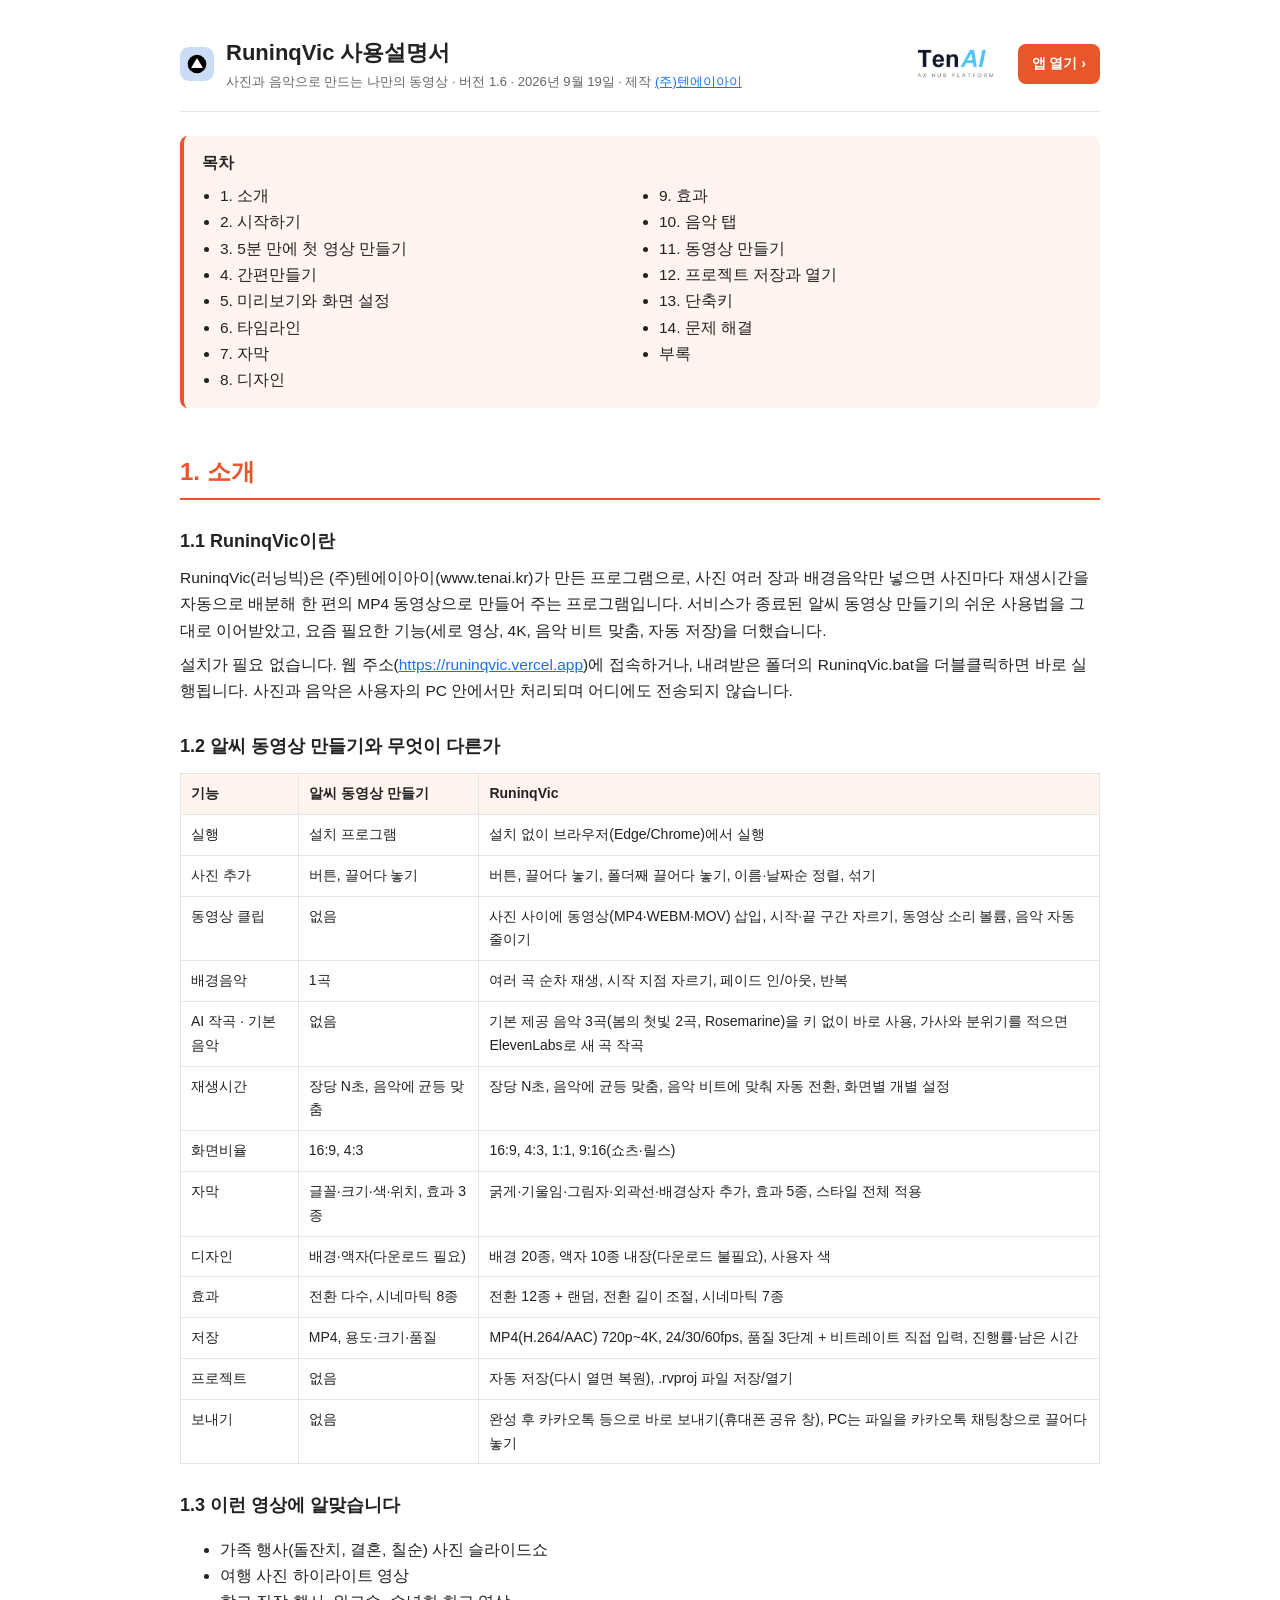
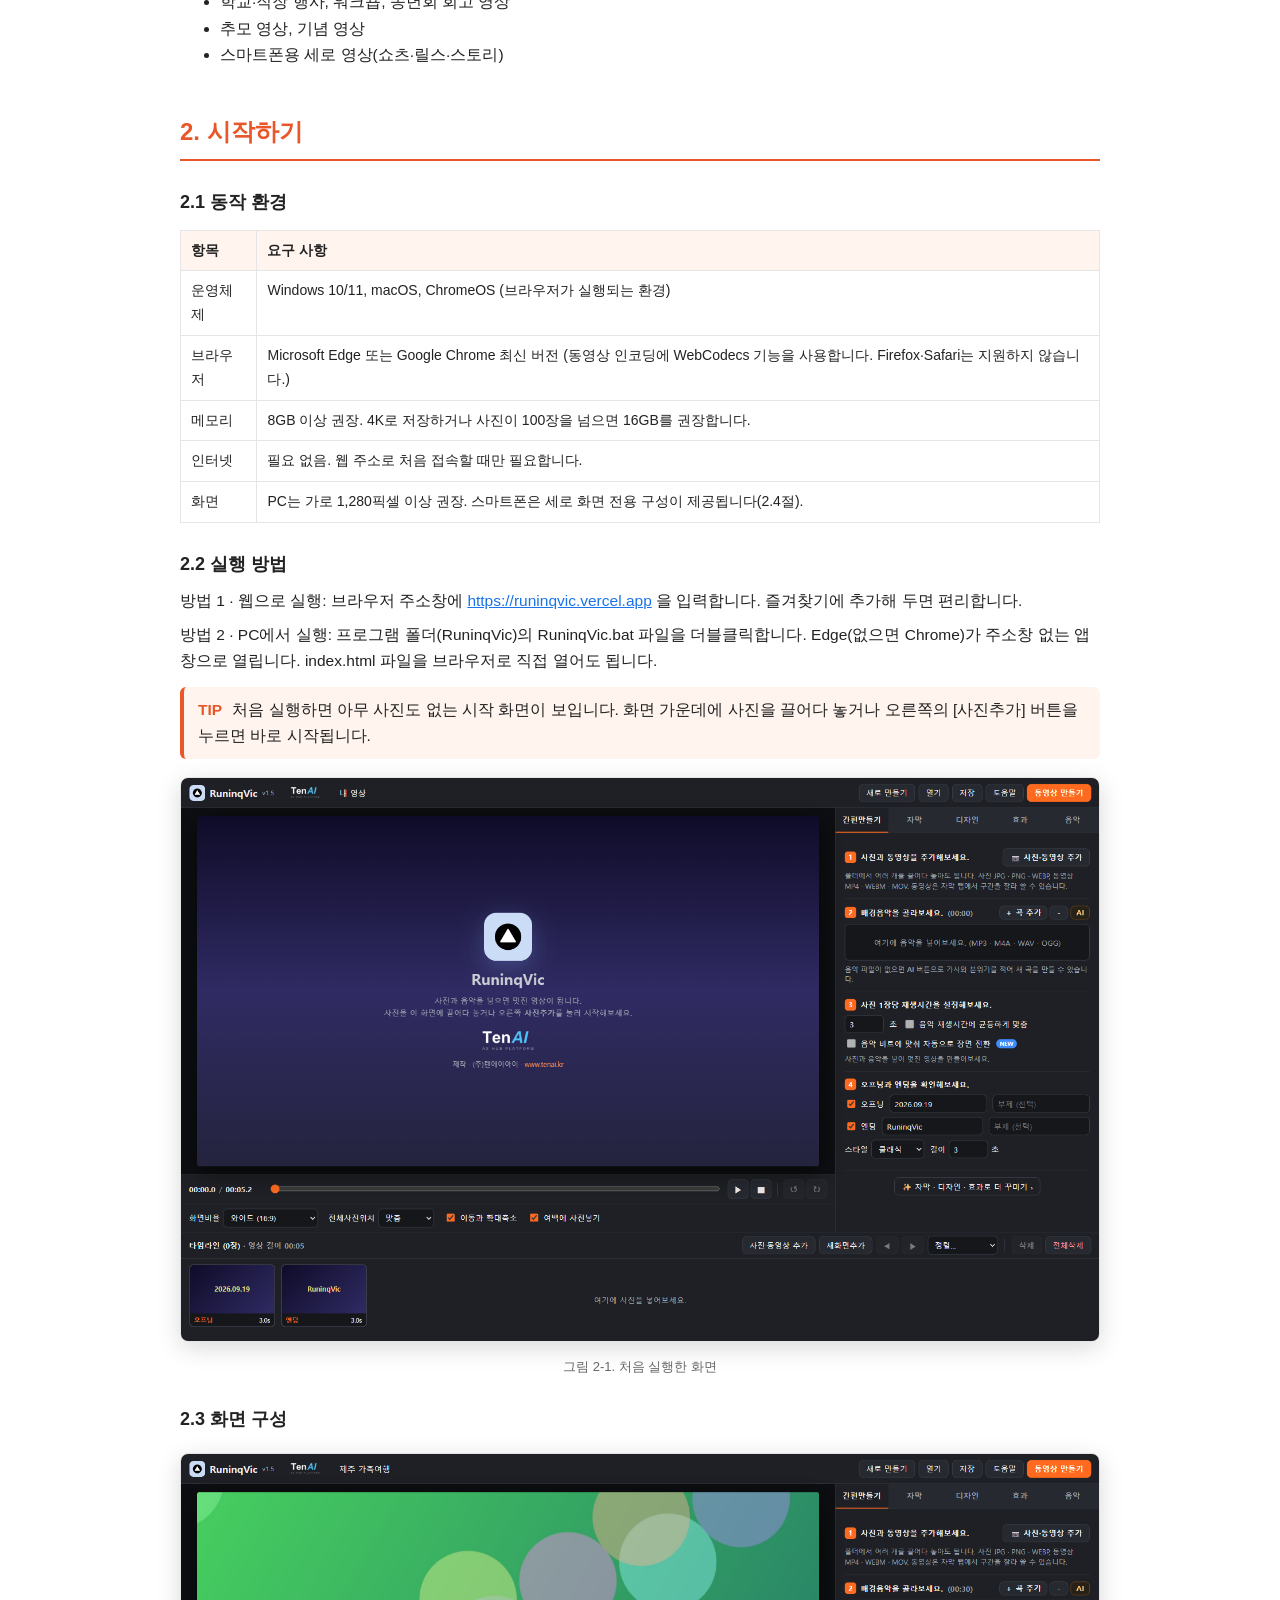
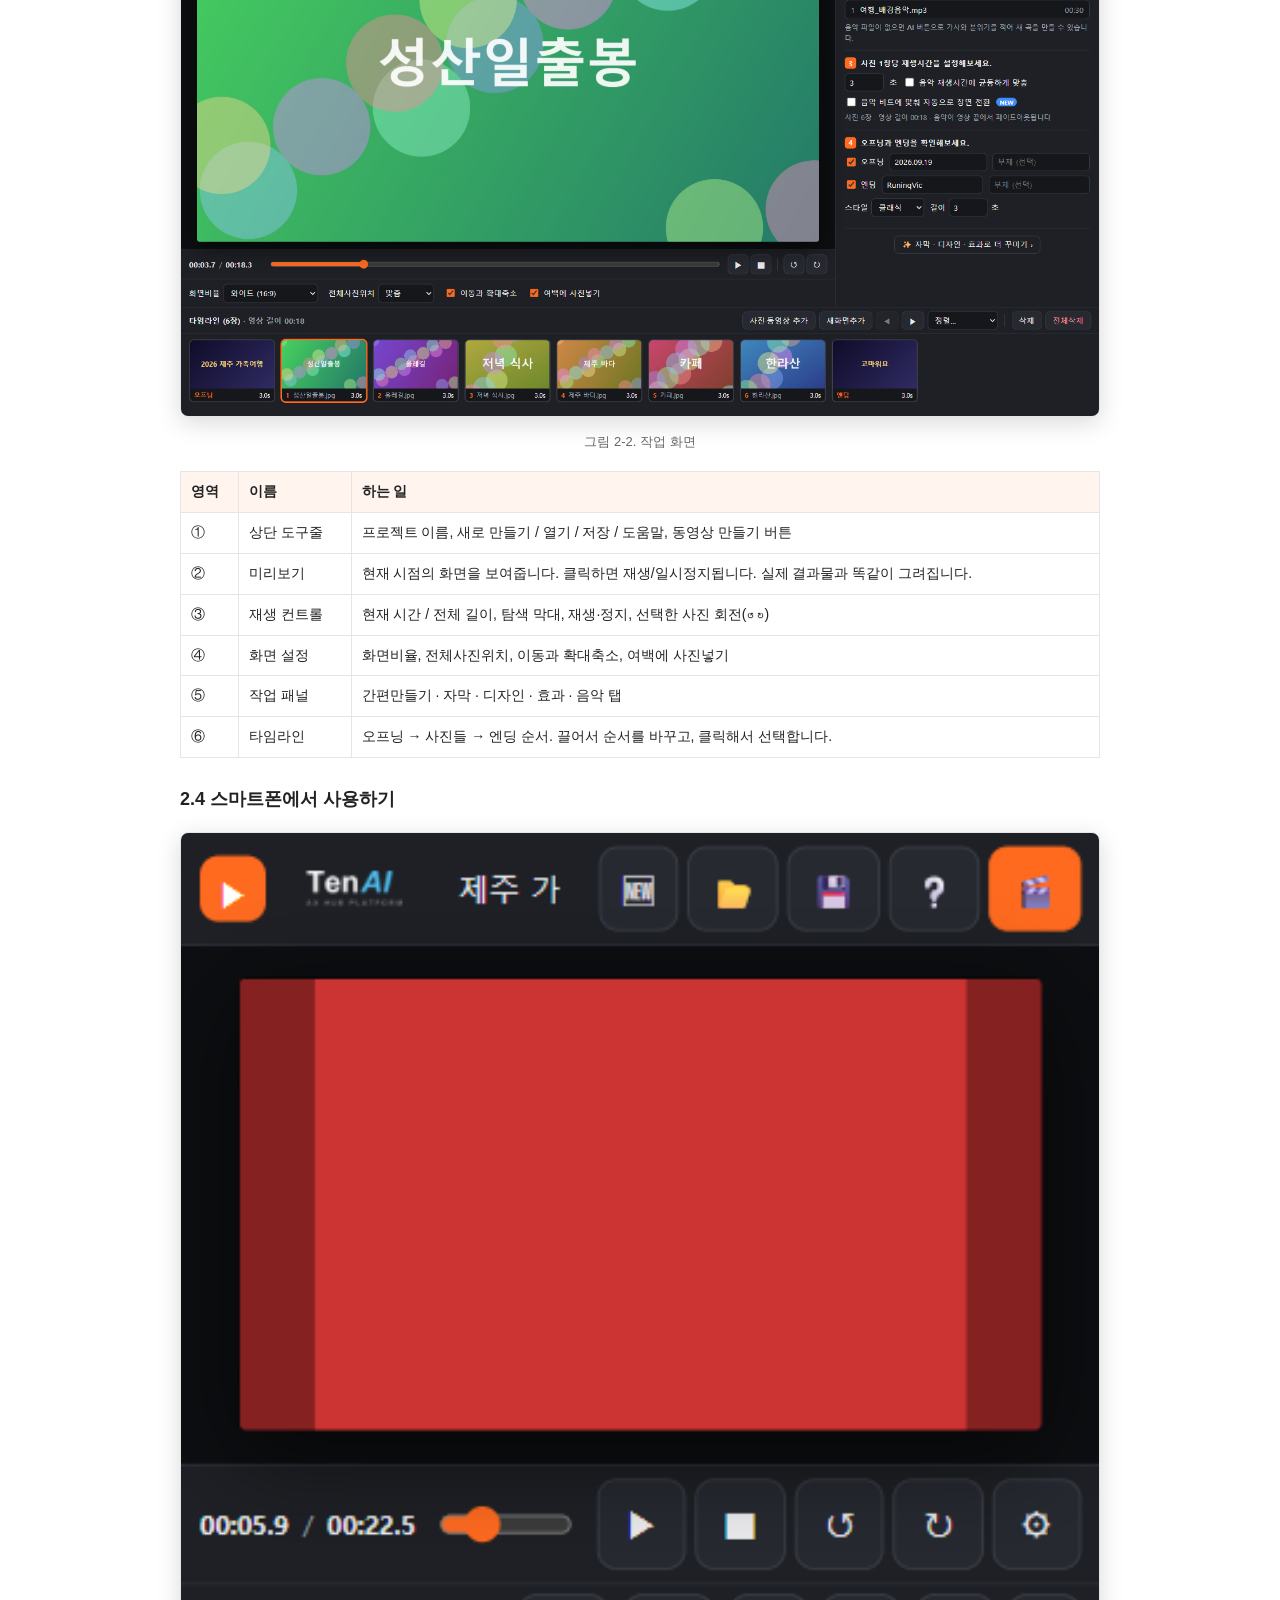
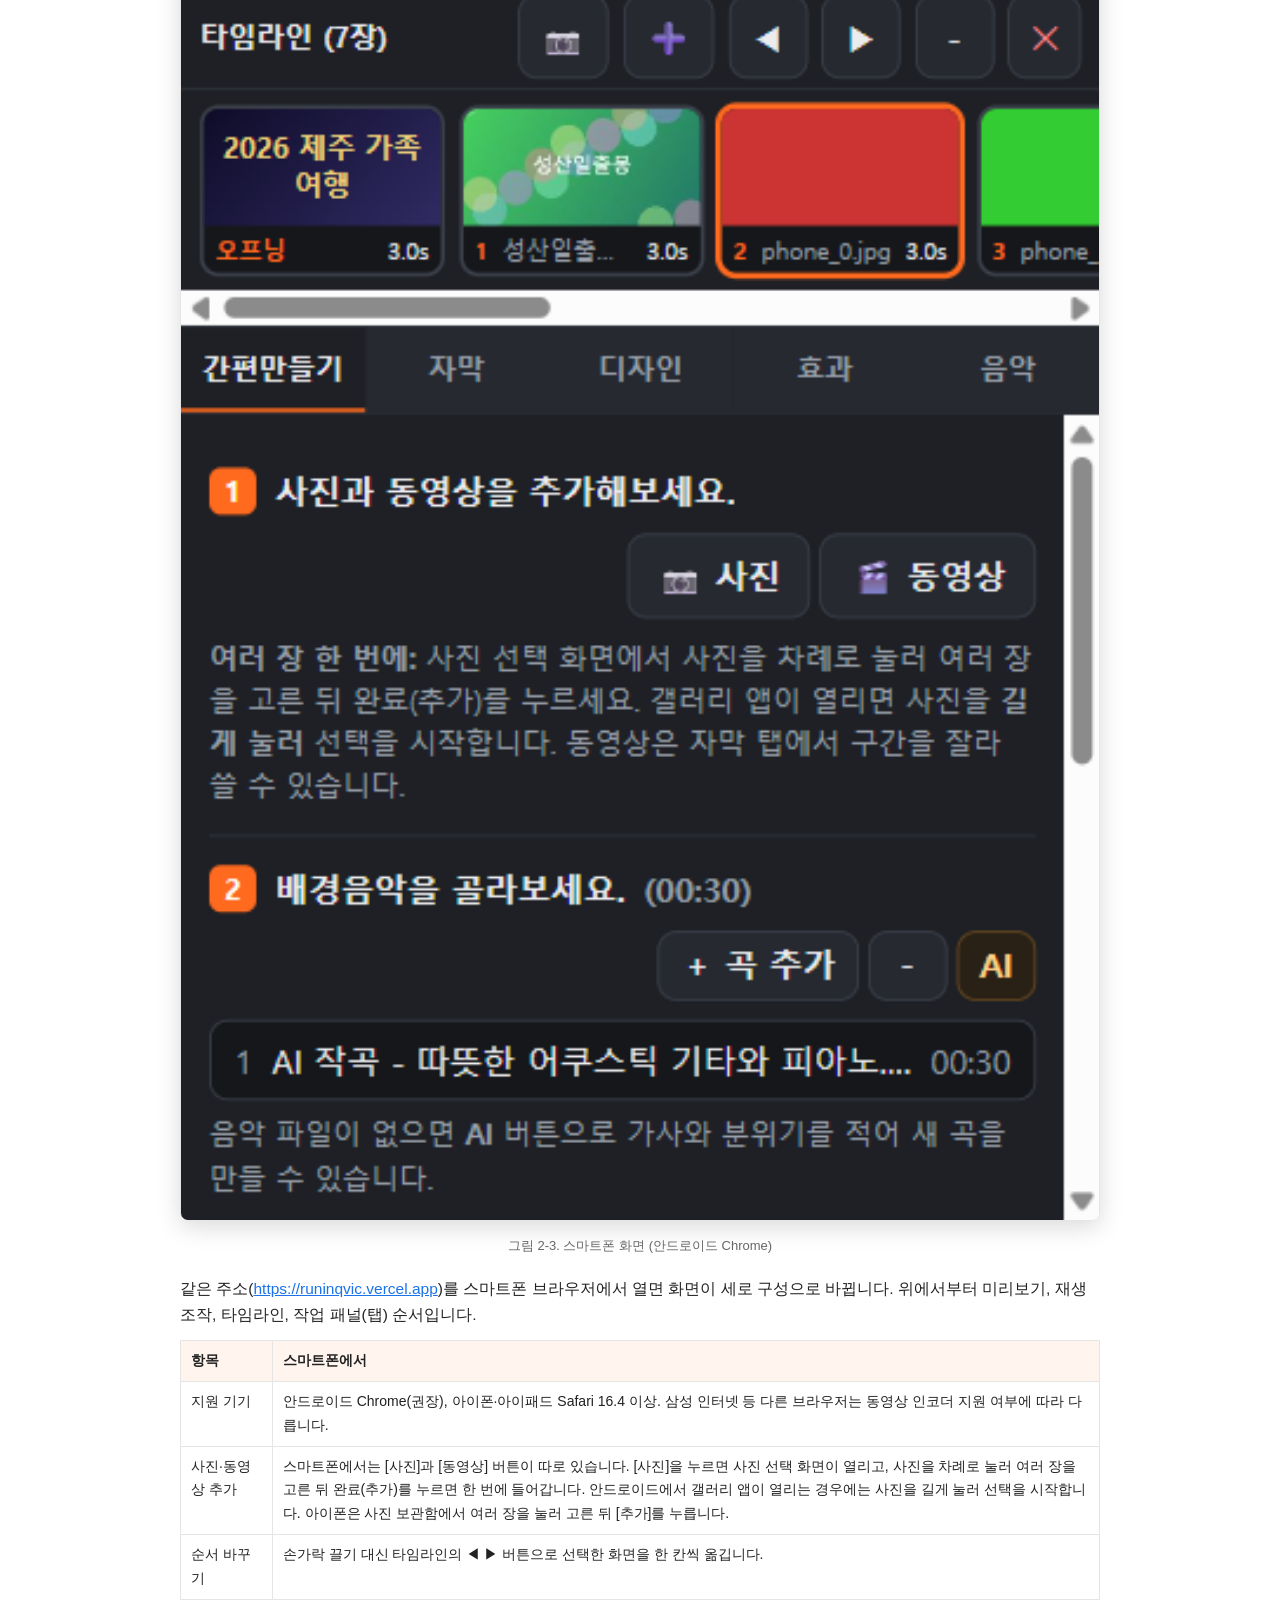
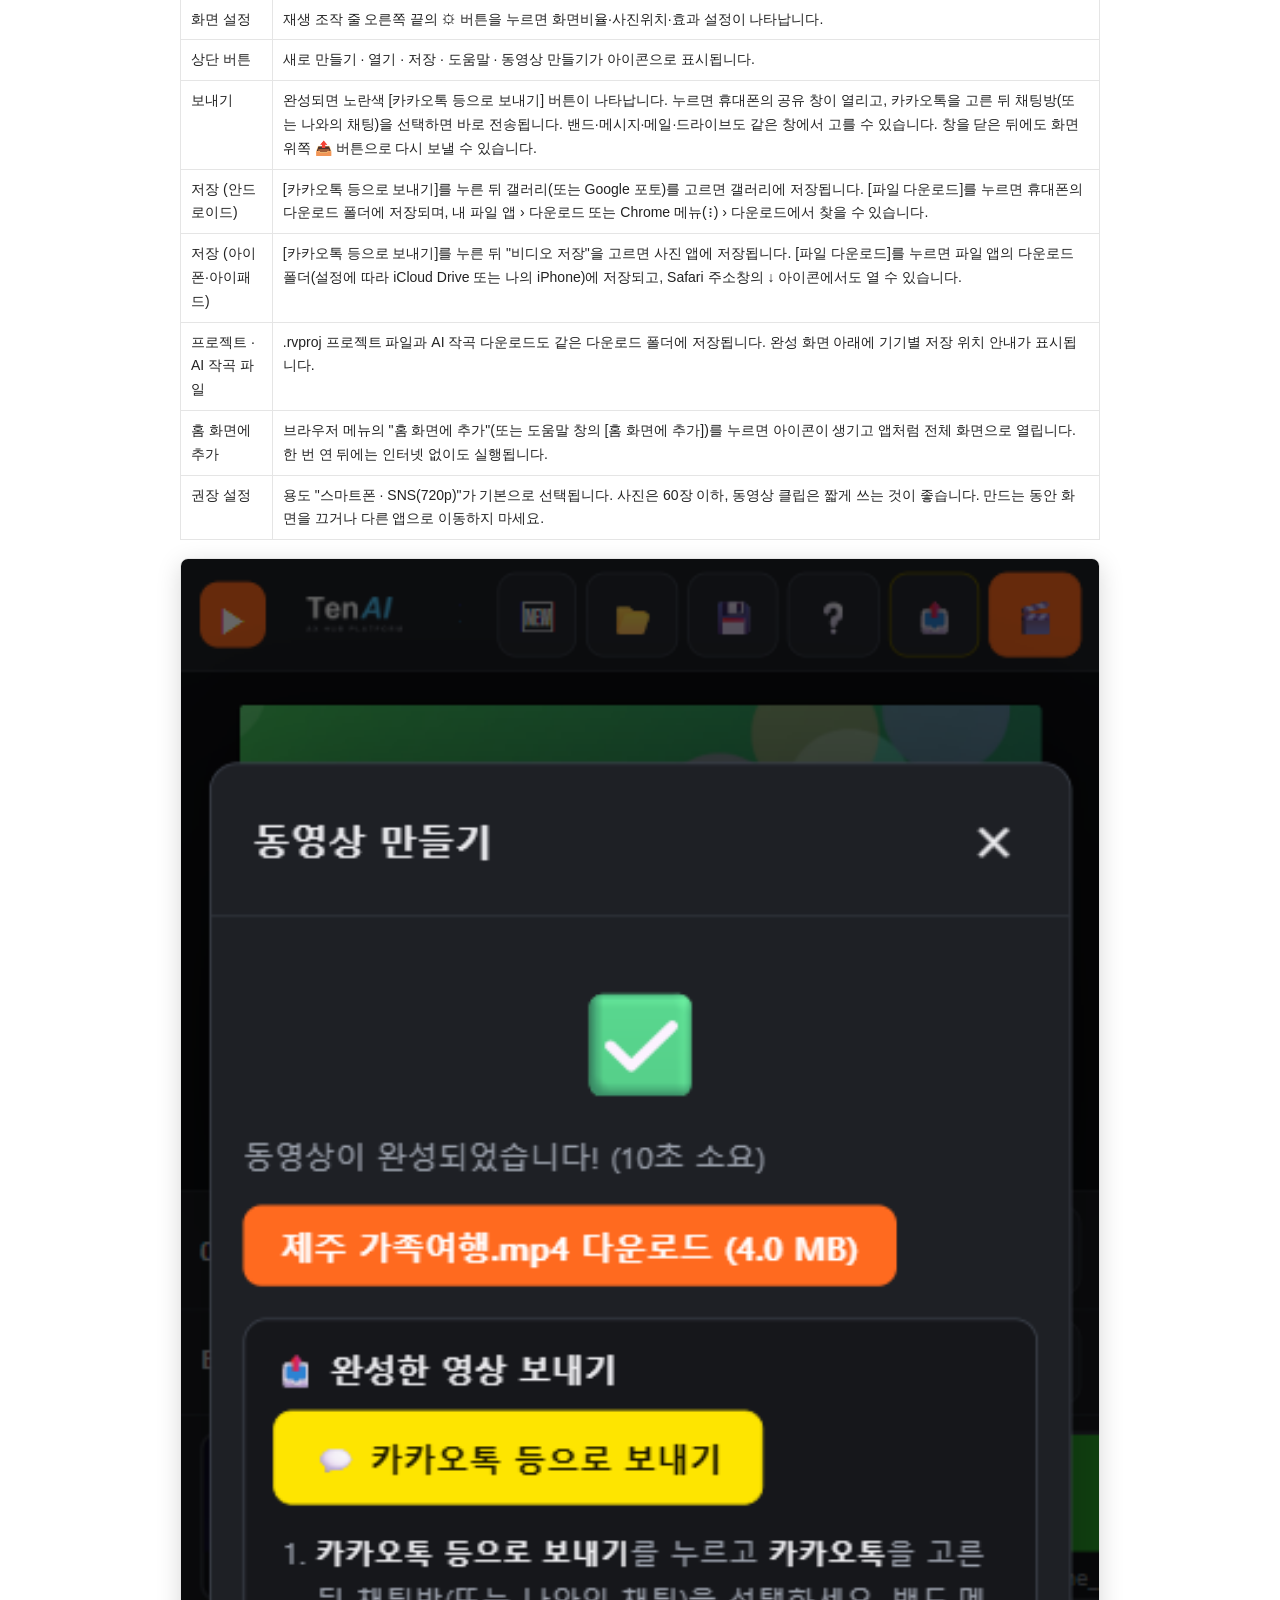
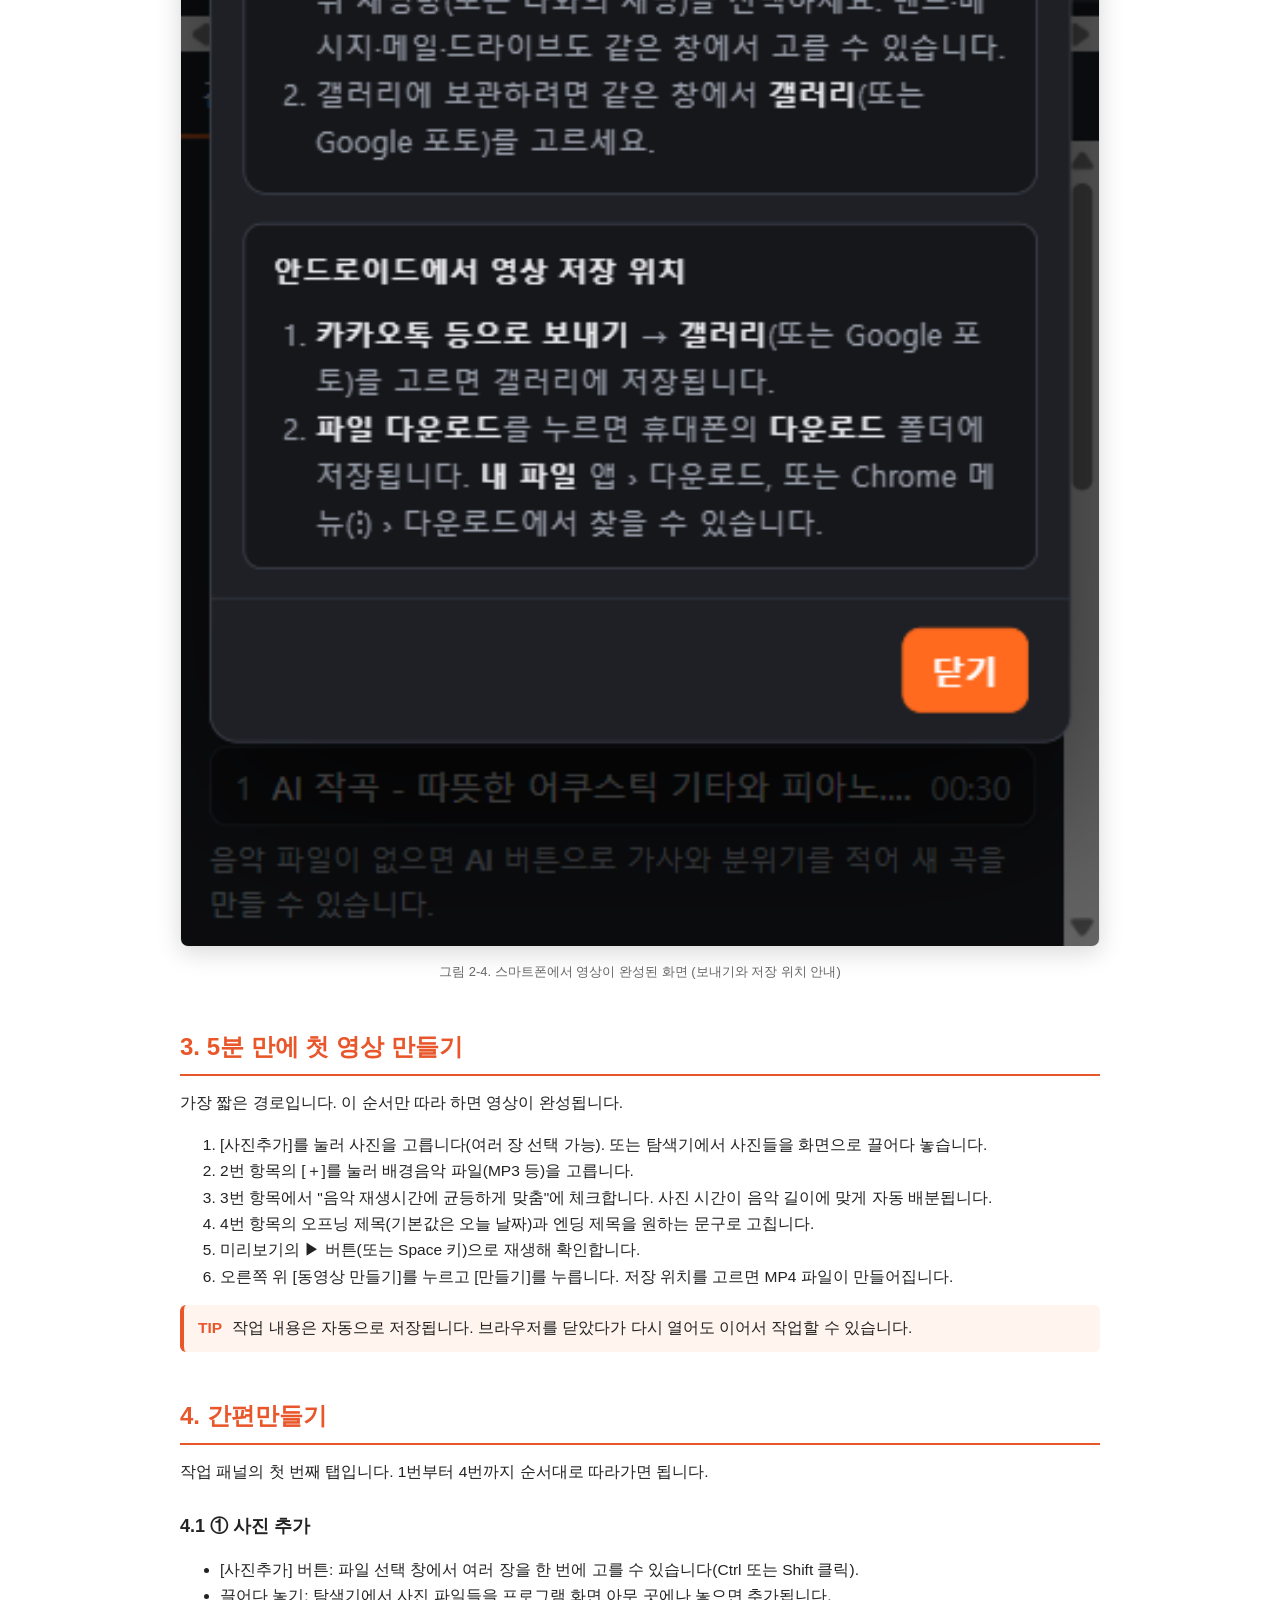
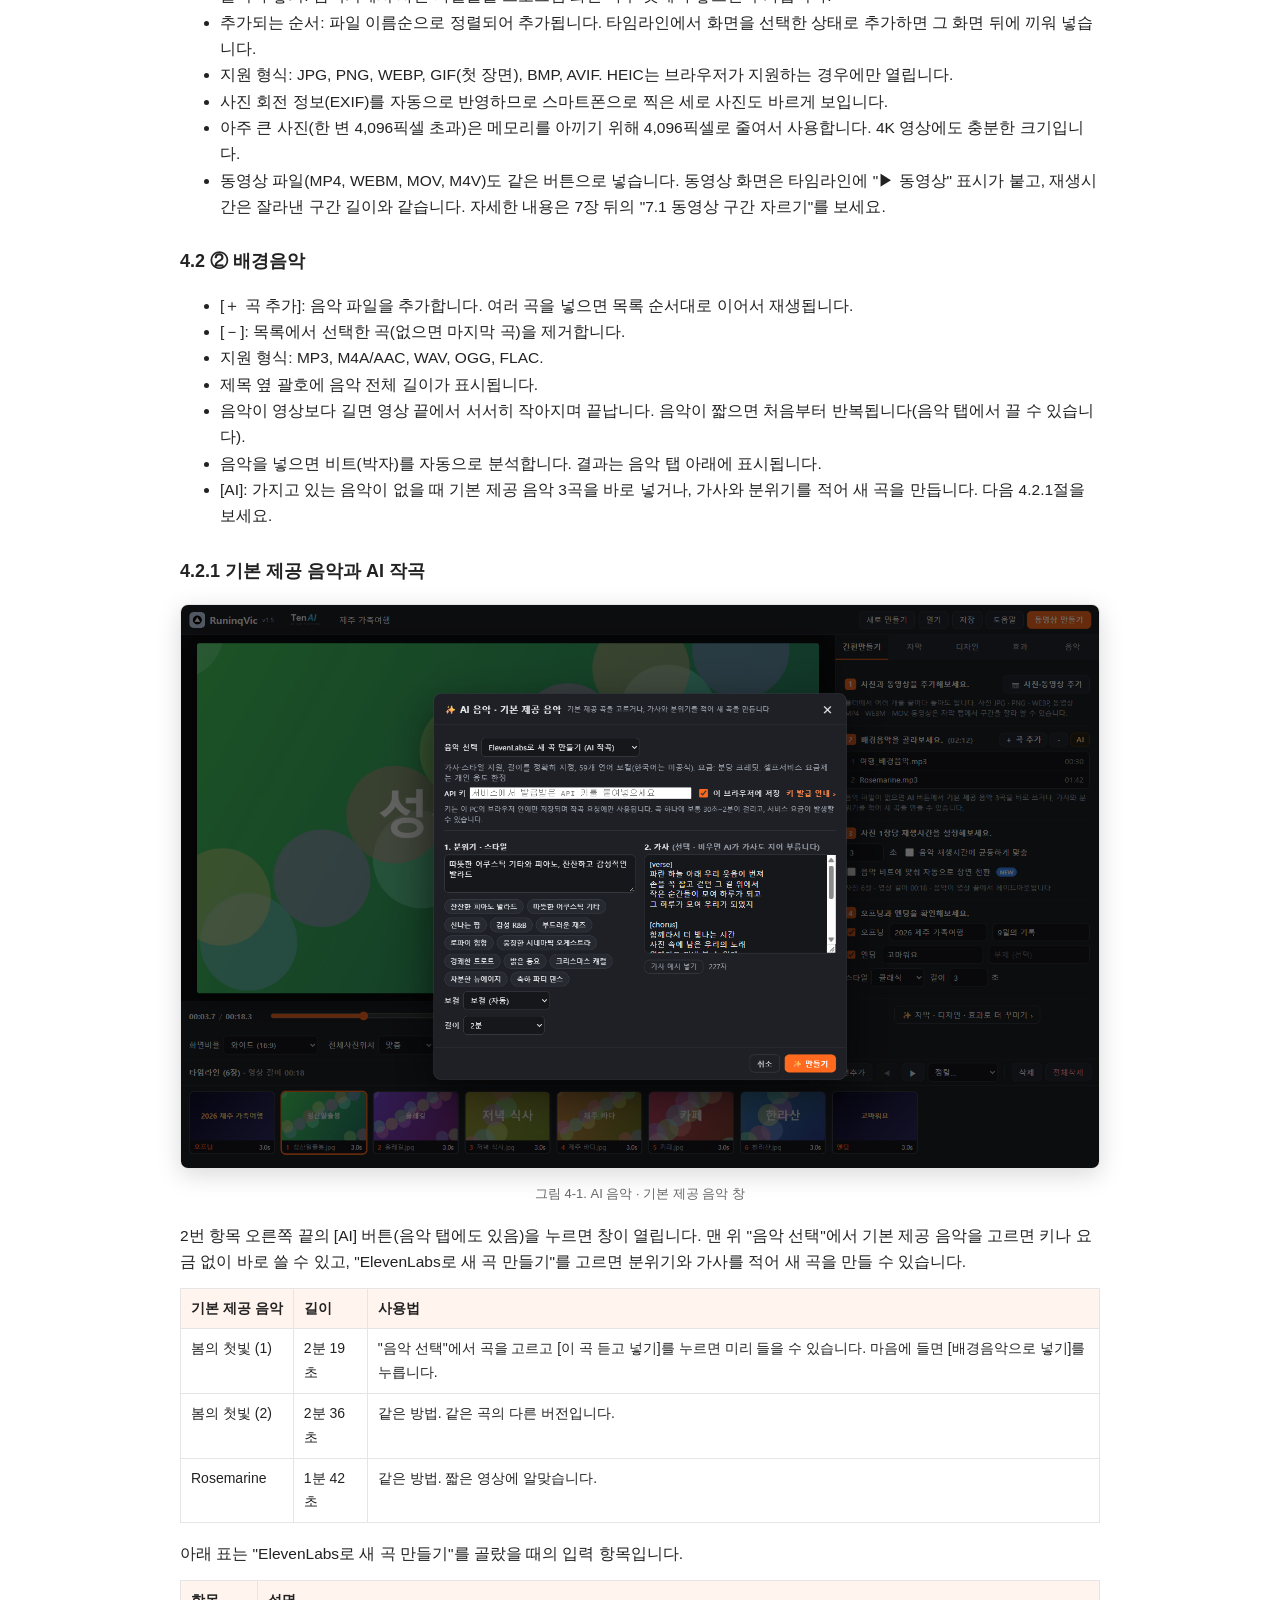
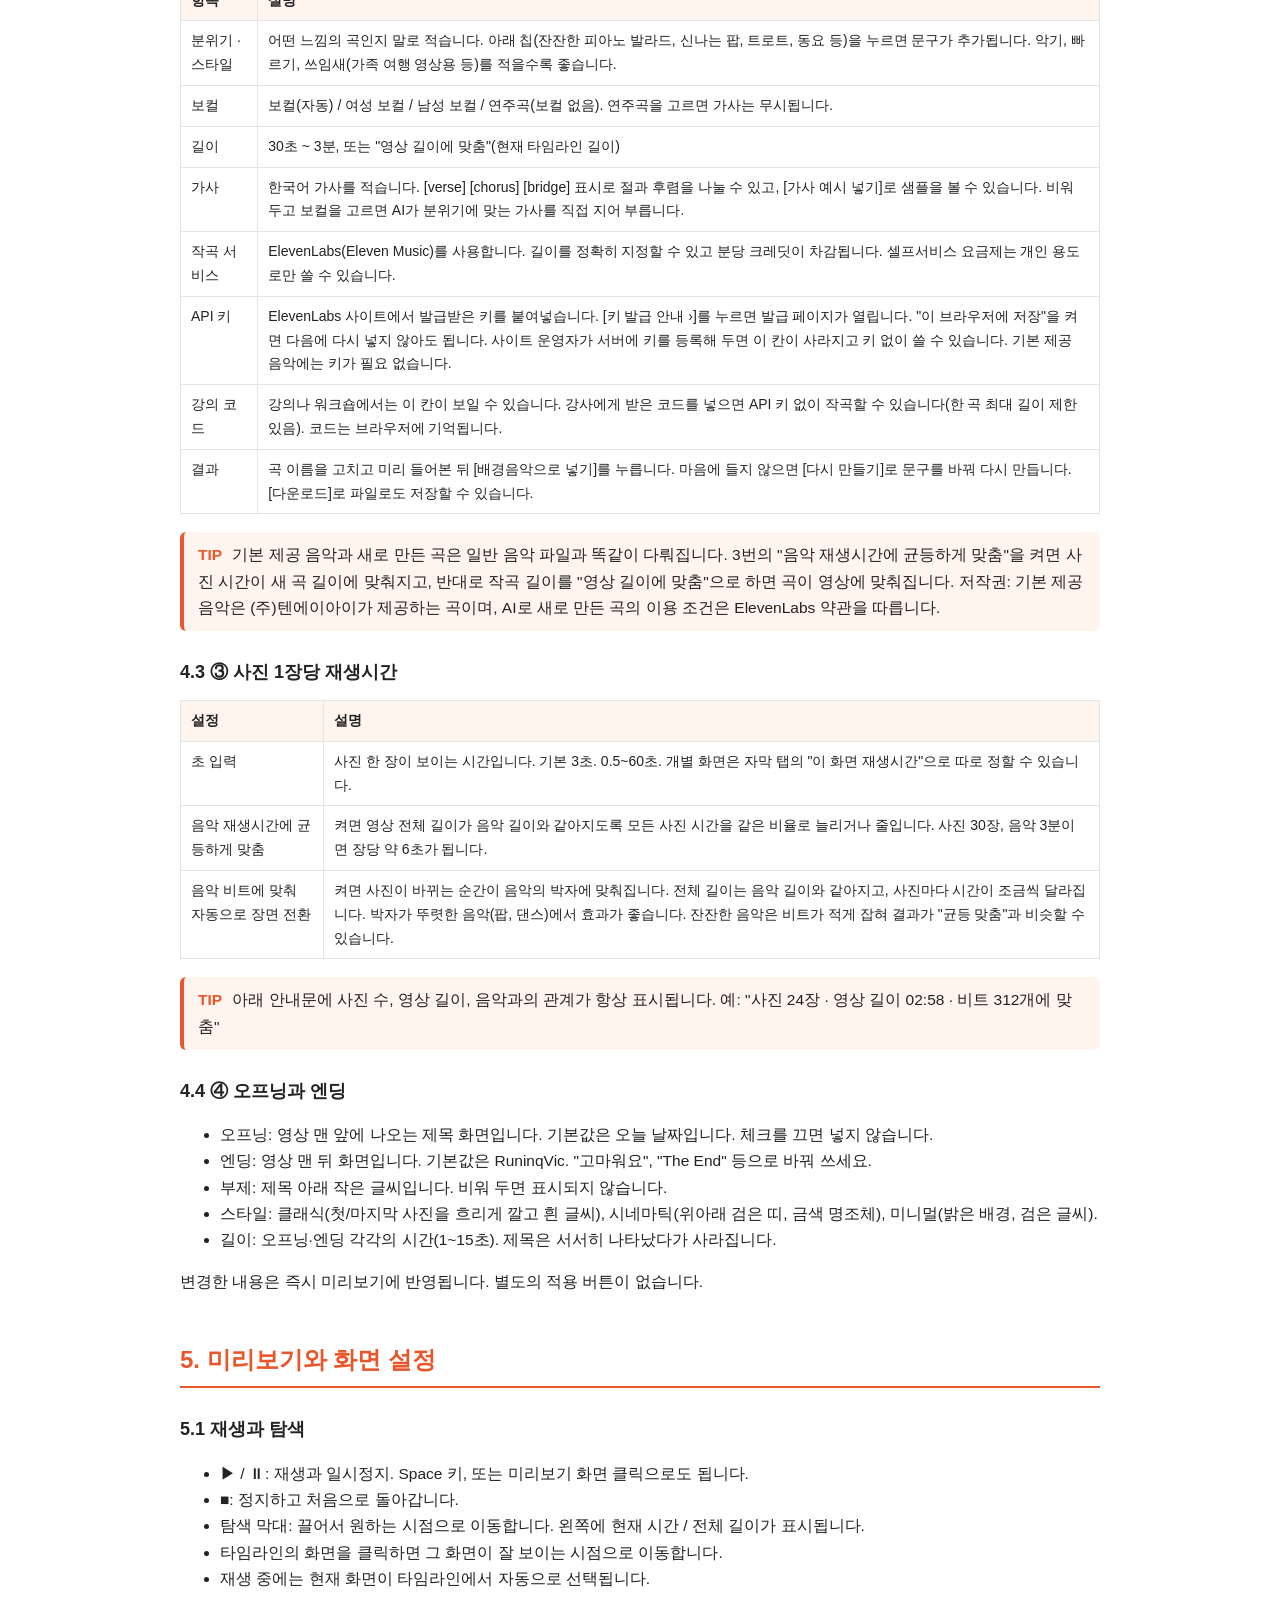
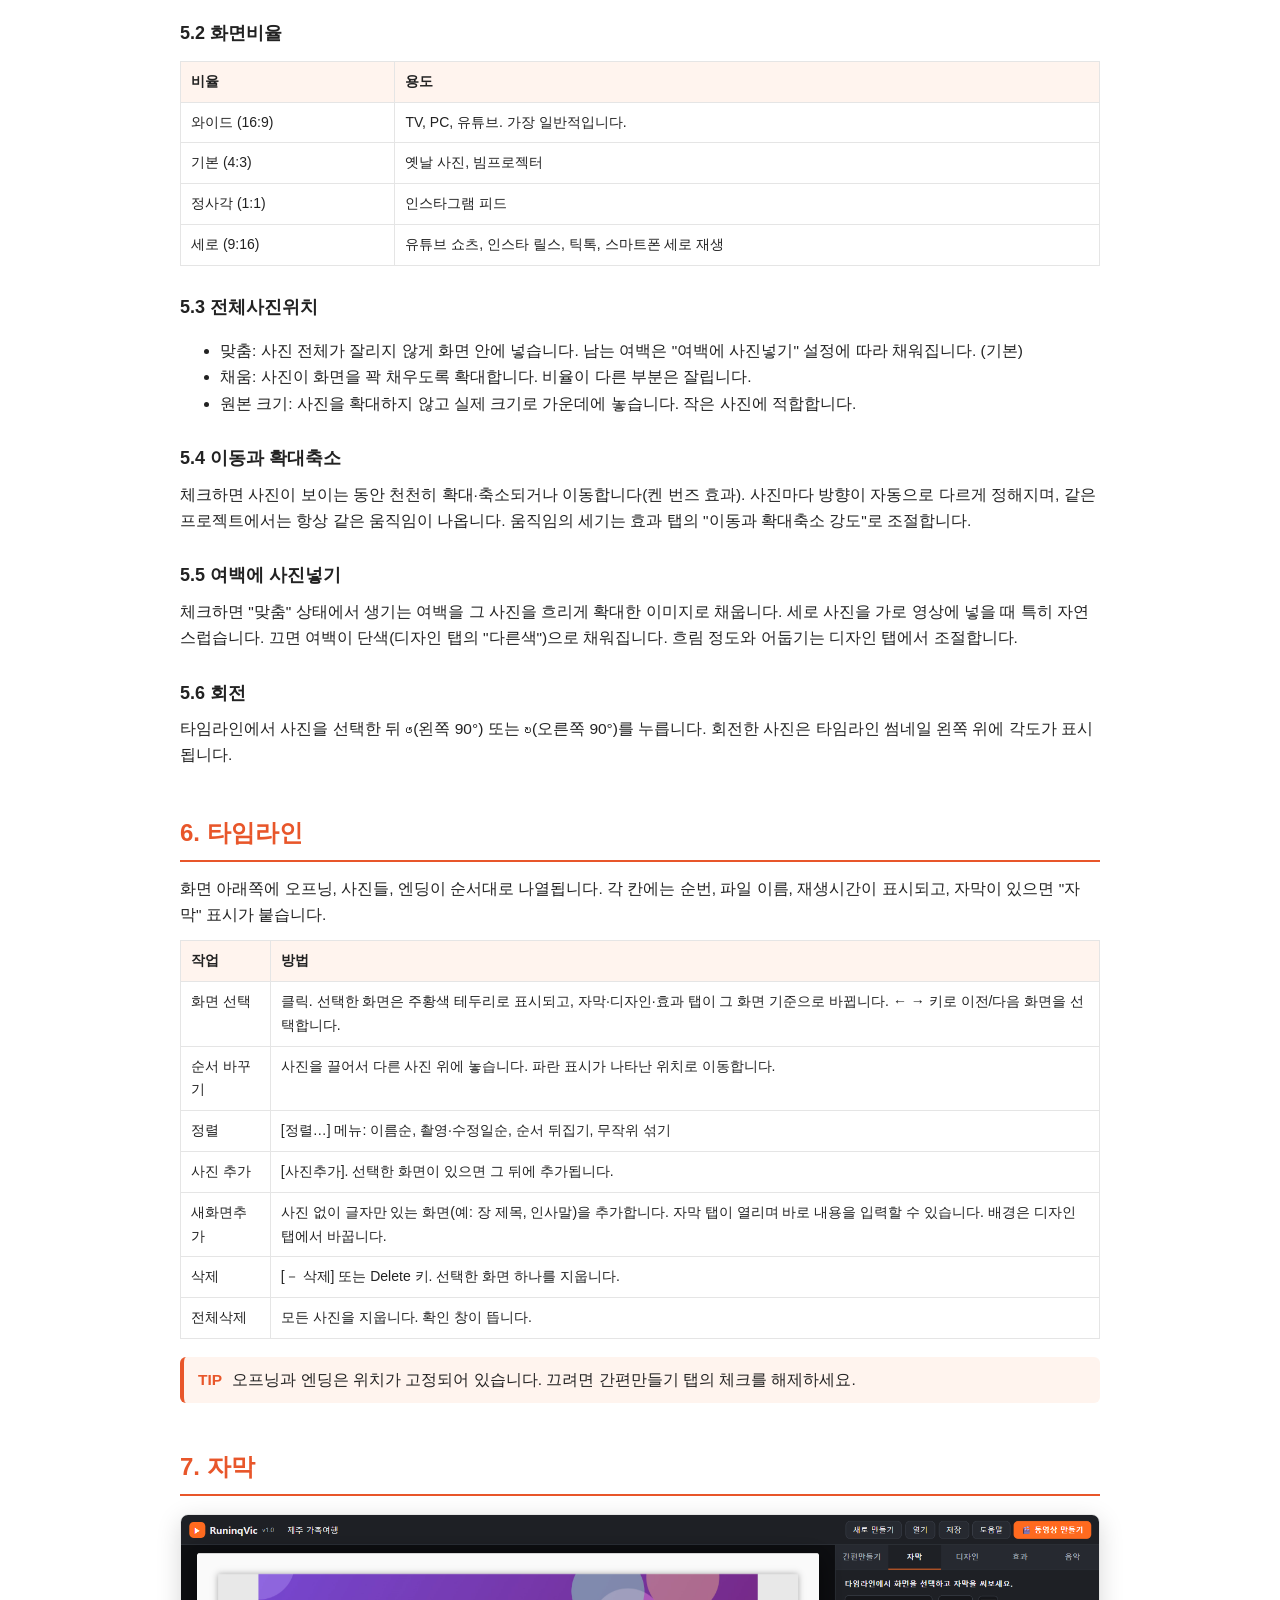
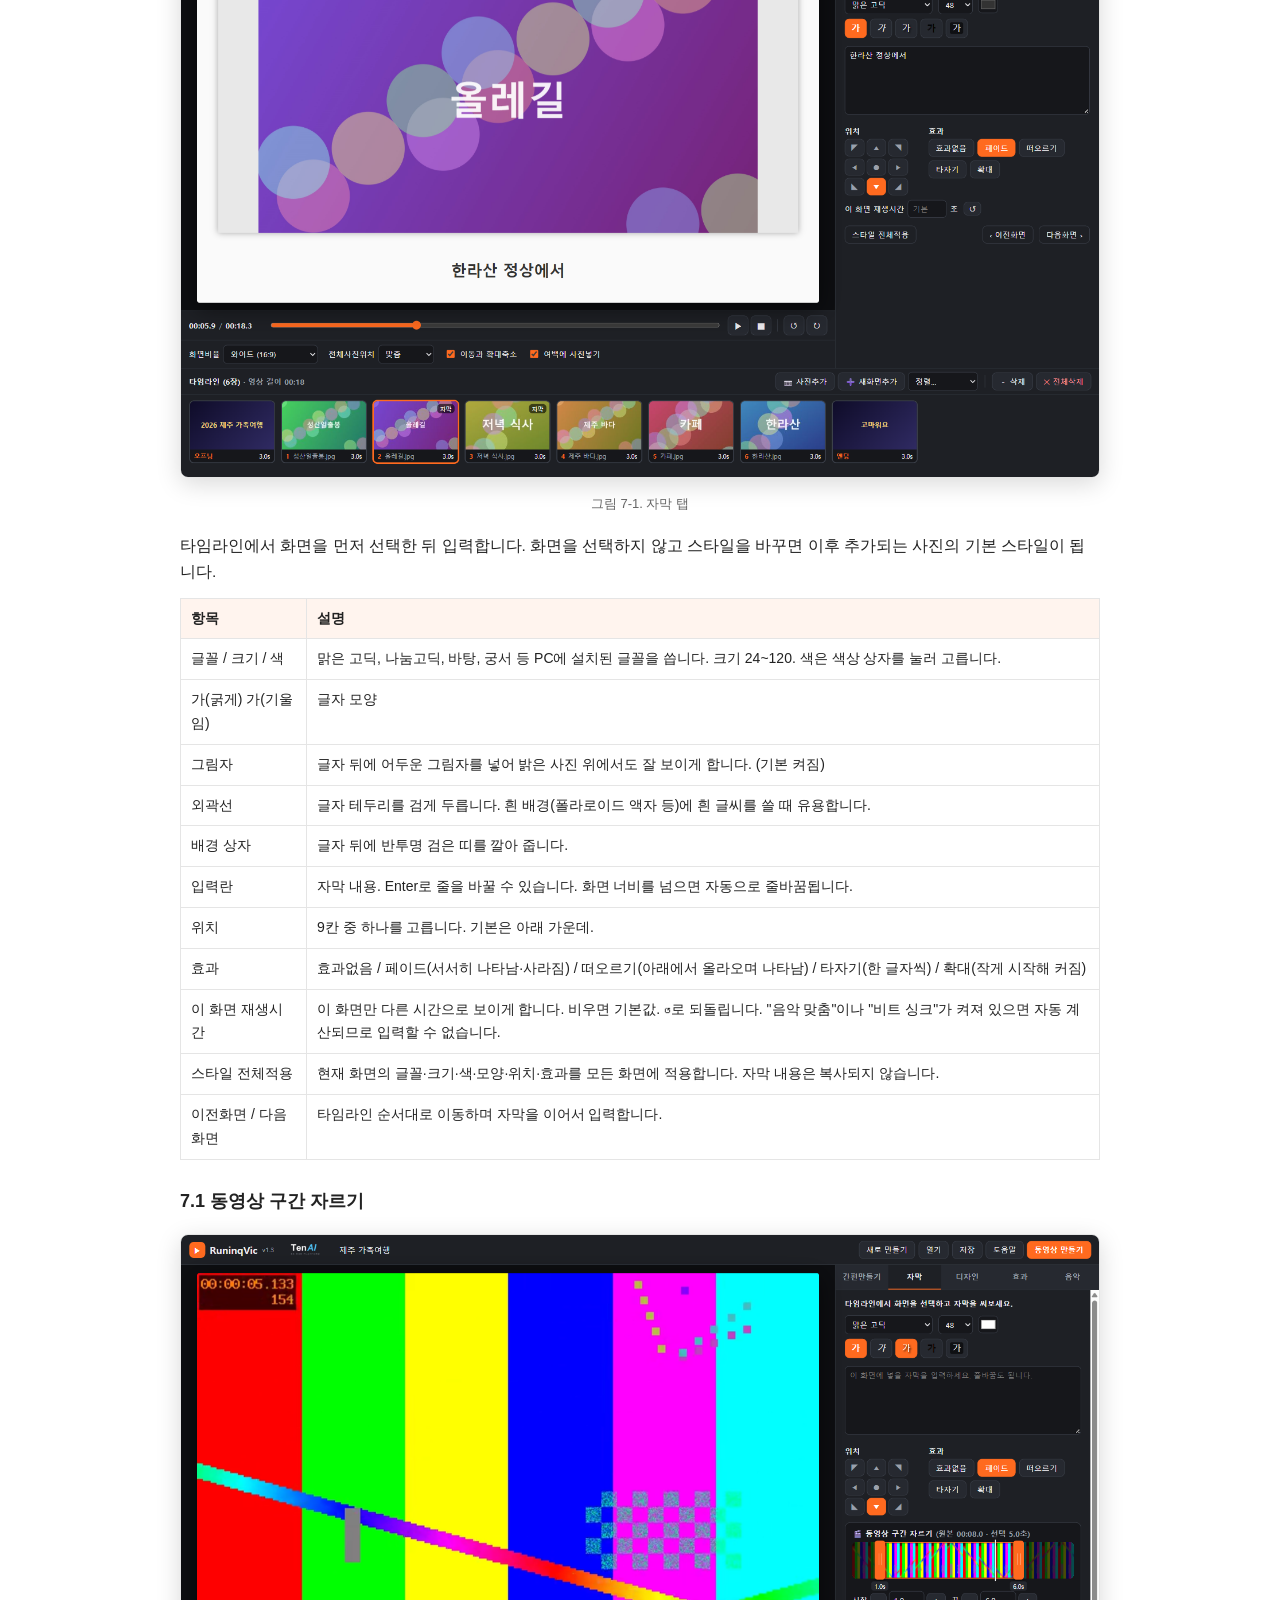
==== manual.html @ 1884022b "v1.6: lecture mode - operator ElevenLabs key with lecture code, usage view, GUI setup tool - api/mus" ====
<!DOCTYPE html>
<html lang="ko"><head><meta charset="utf-8"><meta name="viewport" content="width=device-width, initial-scale=1">
<title>RuninqVic 사용설명서</title>
<link rel="icon" href="data:image/svg+xml,%3Csvg xmlns='http://www.w3.org/2000/svg' viewBox='0 0 64 64'%3E%3Crect width='64' height='64' rx='15' fill='%23CBDCF7'/%3E%3Ccircle cx='32' cy='32' r='17.5' fill='%23000000'/%3E%3Cpath d='M32 22.5 L41.5 38.5 H22.5 Z' fill='%23FFFFFF' stroke='%23FFFFFF' stroke-width='2' stroke-linejoin='round'/%3E%3C/svg%3E">
<style>
:root{--accent:#e8562a;--text:#222;--muted:#666;--line:#e5e5e5;--bg:#fff;--tip:#fff4ee}
@media(prefers-color-scheme:dark){:root{--text:#e8e8ea;--muted:#a0a4ad;--line:#33363d;--bg:#17181b;--tip:#2a2320}}
*{box-sizing:border-box}body{margin:0;font-family:"Pretendard","맑은 고딕","Malgun Gothic","Segoe UI",sans-serif;color:var(--text);background:var(--bg);line-height:1.7;font-size:15.5px}
.wrap{max-width:960px;margin:0 auto;padding:24px 20px 80px}
header.top{display:flex;align-items:center;gap:12px;padding:10px 0 18px;border-bottom:1px solid var(--line);margin-bottom:24px}
header.top .logo{width:34px;height:34px;border-radius:9px;display:block}
header.top h1{font-size:22px;margin:0}header.top .sub{color:var(--muted);font-size:13px}
header.top a.maker{margin-left:auto;display:flex;align-items:center;padding:4px 8px;border-radius:8px;background:#fff}header.top a.maker img{height:34px;display:block}header.top a.app{background:var(--accent);color:#fff;text-decoration:none;padding:8px 14px;border-radius:8px;font-weight:700;font-size:14px}
nav.toc{background:var(--tip);border-left:4px solid var(--accent);padding:14px 18px;border-radius:8px;margin-bottom:28px}
nav.toc ul{columns:2;margin:6px 0 0;padding-left:18px}nav.toc a{color:inherit;text-decoration:none}nav.toc a:hover{color:var(--accent)}
section{margin-top:44px}h2{color:var(--accent);font-size:24px;border-bottom:2px solid var(--accent);padding-bottom:6px;margin:0 0 14px}
h3{font-size:18px;margin:26px 0 8px}p{margin:8px 0}
table{border-collapse:collapse;width:100%;margin:12px 0 18px;font-size:14px}th,td{border:1px solid var(--line);padding:8px 10px;text-align:left;vertical-align:top}th{background:var(--tip);white-space:nowrap}
.tip{background:var(--tip);border-left:4px solid var(--accent);padding:10px 14px;border-radius:6px;margin:12px 0}.tip b{color:var(--accent);margin-right:6px}
figure{margin:18px 0}figure img{width:100%;border:1px solid var(--line);border-radius:8px;box-shadow:0 6px 24px rgba(0,0,0,.15)}figcaption{text-align:center;color:var(--muted);font-size:13px;margin-top:6px}
details{border:1px solid var(--line);border-radius:8px;padding:10px 14px;margin:8px 0}summary{font-weight:700;cursor:pointer}details p{margin:8px 0 2px;color:var(--text)}
a{color:#1a73e8}footer{margin-top:60px;color:var(--muted);font-size:13px;border-top:1px solid var(--line);padding-top:16px}
@media print{header.top a.app,nav.toc{display:none}section{break-inside:auto}h2{break-after:avoid}figure{break-inside:avoid}}
</style></head><body><div class="wrap">
<header class="top"><img class="logo" src="assets/logo.svg" alt="RuninqVic"><div><h1>RuninqVic 사용설명서</h1><div class="sub">사진과 음악으로 만드는 나만의 동영상 · 버전 1.6 · 2026년 9월 19일 · 제작 <a href="https://www.tenai.kr" target="_blank" rel="noopener">(주)텐에이아이</a></div></div><a class="maker" href="https://www.tenai.kr" target="_blank" rel="noopener" title="(주)텐에이아이 홈페이지"><img src="assets/tenai-logo.png" alt="TenAI"></a><a class="app" href="index.html">앱 열기 ›</a></header>
<nav class="toc"><b>목차</b><ul><li><a href="#s0">1. 소개</a></li><li><a href="#s1">2. 시작하기</a></li><li><a href="#s2">3. 5분 만에 첫 영상 만들기</a></li><li><a href="#s3">4. 간편만들기</a></li><li><a href="#s4">5. 미리보기와 화면 설정</a></li><li><a href="#s5">6. 타임라인</a></li><li><a href="#s6">7. 자막</a></li><li><a href="#s7">8. 디자인</a></li><li><a href="#s8">9. 효과</a></li><li><a href="#s9">10. 음악 탭</a></li><li><a href="#s10">11. 동영상 만들기</a></li><li><a href="#s11">12. 프로젝트 저장과 열기</a></li><li><a href="#s12">13. 단축키</a></li><li><a href="#s13">14. 문제 해결</a></li><li><a href="#s14">부록</a></li></ul></nav>
<section id="s0"><h2>1. 소개</h2><h3 id="1.1">1.1 RuninqVic이란</h3>
<p>RuninqVic(러닝빅)은 (주)텐에이아이(www.tenai.kr)가 만든 프로그램으로, 사진 여러 장과 배경음악만 넣으면 사진마다 재생시간을 자동으로 배분해 한 편의 MP4 동영상으로 만들어 주는 프로그램입니다. 서비스가 종료된 알씨 동영상 만들기의 쉬운 사용법을 그대로 이어받았고, 요즘 필요한 기능(세로 영상, 4K, 음악 비트 맞춤, 자동 저장)을 더했습니다.</p>
<p>설치가 필요 없습니다. 웹 주소(<a href="https://runinqvic.vercel.app" target="_blank" rel="noopener">https://runinqvic.vercel.app</a>)에 접속하거나, 내려받은 폴더의 RuninqVic.bat을 더블클릭하면 바로 실행됩니다. 사진과 음악은 사용자의 PC 안에서만 처리되며 어디에도 전송되지 않습니다.</p>
<h3 id="1.2">1.2 알씨 동영상 만들기와 무엇이 다른가</h3>
<table><thead><tr><th>기능</th><th>알씨 동영상 만들기</th><th>RuninqVic</th></tr></thead><tbody><tr><td>실행</td><td>설치 프로그램</td><td>설치 없이 브라우저(Edge/Chrome)에서 실행</td></tr><tr><td>사진 추가</td><td>버튼, 끌어다 놓기</td><td>버튼, 끌어다 놓기, 폴더째 끌어다 놓기, 이름·날짜순 정렬, 섞기</td></tr><tr><td>동영상 클립</td><td>없음</td><td>사진 사이에 동영상(MP4·WEBM·MOV) 삽입, 시작·끝 구간 자르기, 동영상 소리 볼륨, 음악 자동 줄이기</td></tr><tr><td>배경음악</td><td>1곡</td><td>여러 곡 순차 재생, 시작 지점 자르기, 페이드 인/아웃, 반복</td></tr><tr><td>AI 작곡 · 기본 음악</td><td>없음</td><td>기본 제공 음악 3곡(봄의 첫빛 2곡, Rosemarine)을 키 없이 바로 사용, 가사와 분위기를 적으면 ElevenLabs로 새 곡 작곡</td></tr><tr><td>재생시간</td><td>장당 N초, 음악에 균등 맞춤</td><td>장당 N초, 음악에 균등 맞춤, 음악 비트에 맞춰 자동 전환, 화면별 개별 설정</td></tr><tr><td>화면비율</td><td>16:9, 4:3</td><td>16:9, 4:3, 1:1, 9:16(쇼츠·릴스)</td></tr><tr><td>자막</td><td>글꼴·크기·색·위치, 효과 3종</td><td>굵게·기울임·그림자·외곽선·배경상자 추가, 효과 5종, 스타일 전체 적용</td></tr><tr><td>디자인</td><td>배경·액자(다운로드 필요)</td><td>배경 20종, 액자 10종 내장(다운로드 불필요), 사용자 색</td></tr><tr><td>효과</td><td>전환 다수, 시네마틱 8종</td><td>전환 12종 + 랜덤, 전환 길이 조절, 시네마틱 7종</td></tr><tr><td>저장</td><td>MP4, 용도·크기·품질</td><td>MP4(H.264/AAC) 720p~4K, 24/30/60fps, 품질 3단계 + 비트레이트 직접 입력, 진행률·남은 시간</td></tr><tr><td>프로젝트</td><td>없음</td><td>자동 저장(다시 열면 복원), .rvproj 파일 저장/열기</td></tr><tr><td>보내기</td><td>없음</td><td>완성 후 카카오톡 등으로 바로 보내기(휴대폰 공유 창), PC는 파일을 카카오톡 채팅창으로 끌어다 놓기</td></tr></tbody></table>
<h3 id="1.3">1.3 이런 영상에 알맞습니다</h3>
<ul><li>가족 행사(돌잔치, 결혼, 칠순) 사진 슬라이드쇼</li><li>여행 사진 하이라이트 영상</li><li>학교·직장 행사, 워크숍, 송년회 회고 영상</li><li>추모 영상, 기념 영상</li><li>스마트폰용 세로 영상(쇼츠·릴스·스토리)</li></ul></section>
<section id="s1"><h2>2. 시작하기</h2><h3 id="2.1">2.1 동작 환경</h3>
<table><thead><tr><th>항목</th><th>요구 사항</th></tr></thead><tbody><tr><td>운영체제</td><td>Windows 10/11, macOS, ChromeOS (브라우저가 실행되는 환경)</td></tr><tr><td>브라우저</td><td>Microsoft Edge 또는 Google Chrome 최신 버전 (동영상 인코딩에 WebCodecs 기능을 사용합니다. Firefox·Safari는 지원하지 않습니다.)</td></tr><tr><td>메모리</td><td>8GB 이상 권장. 4K로 저장하거나 사진이 100장을 넘으면 16GB를 권장합니다.</td></tr><tr><td>인터넷</td><td>필요 없음. 웹 주소로 처음 접속할 때만 필요합니다.</td></tr><tr><td>화면</td><td>PC는 가로 1,280픽셀 이상 권장. 스마트폰은 세로 화면 전용 구성이 제공됩니다(2.4절).</td></tr></tbody></table>
<h3 id="2.2">2.2 실행 방법</h3>
<p>방법 1 · 웹으로 실행: 브라우저 주소창에 <a href="https://runinqvic.vercel.app" target="_blank" rel="noopener">https://runinqvic.vercel.app</a> 을 입력합니다. 즐겨찾기에 추가해 두면 편리합니다.</p>
<p>방법 2 · PC에서 실행: 프로그램 폴더(RuninqVic)의 RuninqVic.bat 파일을 더블클릭합니다. Edge(없으면 Chrome)가 주소창 없는 앱 창으로 열립니다. index.html 파일을 브라우저로 직접 열어도 됩니다.</p>
<div class="tip"><b>TIP</b> 처음 실행하면 아무 사진도 없는 시작 화면이 보입니다. 화면 가운데에 사진을 끌어다 놓거나 오른쪽의 [사진추가] 버튼을 누르면 바로 시작됩니다.</div>
<figure><img src="docs/manual/img/07_welcome.png" alt="그림 2-1. 처음 실행한 화면" loading="lazy"><figcaption>그림 2-1. 처음 실행한 화면</figcaption></figure>
<h3 id="2.3">2.3 화면 구성</h3>
<figure><img src="docs/manual/img/01_main.png" alt="그림 2-2. 작업 화면" loading="lazy"><figcaption>그림 2-2. 작업 화면</figcaption></figure>
<table><thead><tr><th>영역</th><th>이름</th><th>하는 일</th></tr></thead><tbody><tr><td>①</td><td>상단 도구줄</td><td>프로젝트 이름, 새로 만들기 / 열기 / 저장 / 도움말, 동영상 만들기 버튼</td></tr><tr><td>②</td><td>미리보기</td><td>현재 시점의 화면을 보여줍니다. 클릭하면 재생/일시정지됩니다. 실제 결과물과 똑같이 그려집니다.</td></tr><tr><td>③</td><td>재생 컨트롤</td><td>현재 시간 / 전체 길이, 탐색 막대, 재생·정지, 선택한 사진 회전(↺ ↻)</td></tr><tr><td>④</td><td>화면 설정</td><td>화면비율, 전체사진위치, 이동과 확대축소, 여백에 사진넣기</td></tr><tr><td>⑤</td><td>작업 패널</td><td>간편만들기 · 자막 · 디자인 · 효과 · 음악 탭</td></tr><tr><td>⑥</td><td>타임라인</td><td>오프닝 → 사진들 → 엔딩 순서. 끌어서 순서를 바꾸고, 클릭해서 선택합니다.</td></tr></tbody></table>
<h3 id="2.4">2.4 스마트폰에서 사용하기</h3>
<figure><img src="docs/manual/img/09_mobile.png" alt="그림 2-3. 스마트폰 화면 (안드로이드 Chrome)" loading="lazy"><figcaption>그림 2-3. 스마트폰 화면 (안드로이드 Chrome)</figcaption></figure>
<p>같은 주소(<a href="https://runinqvic.vercel.app" target="_blank" rel="noopener">https://runinqvic.vercel.app</a>)를 스마트폰 브라우저에서 열면 화면이 세로 구성으로 바뀝니다. 위에서부터 미리보기, 재생 조작, 타임라인, 작업 패널(탭) 순서입니다.</p>
<table><thead><tr><th>항목</th><th>스마트폰에서</th></tr></thead><tbody><tr><td>지원 기기</td><td>안드로이드 Chrome(권장), 아이폰·아이패드 Safari 16.4 이상. 삼성 인터넷 등 다른 브라우저는 동영상 인코더 지원 여부에 따라 다릅니다.</td></tr><tr><td>사진·동영상 추가</td><td>스마트폰에서는 [사진]과 [동영상] 버튼이 따로 있습니다. [사진]을 누르면 사진 선택 화면이 열리고, 사진을 차례로 눌러 여러 장을 고른 뒤 완료(추가)를 누르면 한 번에 들어갑니다. 안드로이드에서 갤러리 앱이 열리는 경우에는 사진을 길게 눌러 선택을 시작합니다. 아이폰은 사진 보관함에서 여러 장을 눌러 고른 뒤 [추가]를 누릅니다.</td></tr><tr><td>순서 바꾸기</td><td>손가락 끌기 대신 타임라인의 ◀ ▶ 버튼으로 선택한 화면을 한 칸씩 옮깁니다.</td></tr><tr><td>화면 설정</td><td>재생 조작 줄 오른쪽 끝의 ⚙ 버튼을 누르면 화면비율·사진위치·효과 설정이 나타납니다.</td></tr><tr><td>상단 버튼</td><td>새로 만들기 · 열기 · 저장 · 도움말 · 동영상 만들기가 아이콘으로 표시됩니다.</td></tr><tr><td>보내기</td><td>완성되면 노란색 [카카오톡 등으로 보내기] 버튼이 나타납니다. 누르면 휴대폰의 공유 창이 열리고, 카카오톡을 고른 뒤 채팅방(또는 나와의 채팅)을 선택하면 바로 전송됩니다. 밴드·메시지·메일·드라이브도 같은 창에서 고를 수 있습니다. 창을 닫은 뒤에도 화면 위쪽 📤 버튼으로 다시 보낼 수 있습니다.</td></tr><tr><td>저장 (안드로이드)</td><td>[카카오톡 등으로 보내기]를 누른 뒤 갤러리(또는 Google 포토)를 고르면 갤러리에 저장됩니다. [파일 다운로드]를 누르면 휴대폰의 다운로드 폴더에 저장되며, 내 파일 앱 › 다운로드 또는 Chrome 메뉴(⋮) › 다운로드에서 찾을 수 있습니다.</td></tr><tr><td>저장 (아이폰·아이패드)</td><td>[카카오톡 등으로 보내기]를 누른 뒤 "비디오 저장"을 고르면 사진 앱에 저장됩니다. [파일 다운로드]를 누르면 파일 앱의 다운로드 폴더(설정에 따라 iCloud Drive 또는 나의 iPhone)에 저장되고, Safari 주소창의 ↓ 아이콘에서도 열 수 있습니다.</td></tr><tr><td>프로젝트 · AI 작곡 파일</td><td>.rvproj 프로젝트 파일과 AI 작곡 다운로드도 같은 다운로드 폴더에 저장됩니다. 완성 화면 아래에 기기별 저장 위치 안내가 표시됩니다.</td></tr><tr><td>홈 화면에 추가</td><td>브라우저 메뉴의 "홈 화면에 추가"(또는 도움말 창의 [홈 화면에 추가])를 누르면 아이콘이 생기고 앱처럼 전체 화면으로 열립니다. 한 번 연 뒤에는 인터넷 없이도 실행됩니다.</td></tr><tr><td>권장 설정</td><td>용도 "스마트폰 · SNS(720p)"가 기본으로 선택됩니다. 사진은 60장 이하, 동영상 클립은 짧게 쓰는 것이 좋습니다. 만드는 동안 화면을 끄거나 다른 앱으로 이동하지 마세요.</td></tr></tbody></table>
<figure><img src="docs/manual/img/11_mobile_save.png" alt="그림 2-4. 스마트폰에서 영상이 완성된 화면 (보내기와 저장 위치 안내)" loading="lazy"><figcaption>그림 2-4. 스마트폰에서 영상이 완성된 화면 (보내기와 저장 위치 안내)</figcaption></figure></section>
<section id="s2"><h2>3. 5분 만에 첫 영상 만들기</h2><p>가장 짧은 경로입니다. 이 순서만 따라 하면 영상이 완성됩니다.</p>
<ol><li>[사진추가]를 눌러 사진을 고릅니다(여러 장 선택 가능). 또는 탐색기에서 사진들을 화면으로 끌어다 놓습니다.</li><li>2번 항목의 [＋]를 눌러 배경음악 파일(MP3 등)을 고릅니다.</li><li>3번 항목에서 "음악 재생시간에 균등하게 맞춤"에 체크합니다. 사진 시간이 음악 길이에 맞게 자동 배분됩니다.</li><li>4번 항목의 오프닝 제목(기본값은 오늘 날짜)과 엔딩 제목을 원하는 문구로 고칩니다.</li><li>미리보기의 ▶ 버튼(또는 Space 키)으로 재생해 확인합니다.</li><li>오른쪽 위 [동영상 만들기]를 누르고 [만들기]를 누릅니다. 저장 위치를 고르면 MP4 파일이 만들어집니다.</li></ol>
<div class="tip"><b>TIP</b> 작업 내용은 자동으로 저장됩니다. 브라우저를 닫았다가 다시 열어도 이어서 작업할 수 있습니다.</div></section>
<section id="s3"><h2>4. 간편만들기</h2><p>작업 패널의 첫 번째 탭입니다. 1번부터 4번까지 순서대로 따라가면 됩니다.</p>
<h3 id="4.1">4.1 ① 사진 추가</h3>
<ul><li>[사진추가] 버튼: 파일 선택 창에서 여러 장을 한 번에 고를 수 있습니다(Ctrl 또는 Shift 클릭).</li><li>끌어다 놓기: 탐색기에서 사진 파일들을 프로그램 화면 아무 곳에나 놓으면 추가됩니다.</li><li>추가되는 순서: 파일 이름순으로 정렬되어 추가됩니다. 타임라인에서 화면을 선택한 상태로 추가하면 그 화면 뒤에 끼워 넣습니다.</li><li>지원 형식: JPG, PNG, WEBP, GIF(첫 장면), BMP, AVIF. HEIC는 브라우저가 지원하는 경우에만 열립니다.</li><li>사진 회전 정보(EXIF)를 자동으로 반영하므로 스마트폰으로 찍은 세로 사진도 바르게 보입니다.</li><li>아주 큰 사진(한 변 4,096픽셀 초과)은 메모리를 아끼기 위해 4,096픽셀로 줄여서 사용합니다. 4K 영상에도 충분한 크기입니다.</li><li>동영상 파일(MP4, WEBM, MOV, M4V)도 같은 버튼으로 넣습니다. 동영상 화면은 타임라인에 "▶ 동영상" 표시가 붙고, 재생시간은 잘라낸 구간 길이와 같습니다. 자세한 내용은 7장 뒤의 "7.1 동영상 구간 자르기"를 보세요.</li></ul>
<h3 id="4.2">4.2 ② 배경음악</h3>
<ul><li>[＋ 곡 추가]: 음악 파일을 추가합니다. 여러 곡을 넣으면 목록 순서대로 이어서 재생됩니다.</li><li>[－]: 목록에서 선택한 곡(없으면 마지막 곡)을 제거합니다.</li><li>지원 형식: MP3, M4A/AAC, WAV, OGG, FLAC.</li><li>제목 옆 괄호에 음악 전체 길이가 표시됩니다.</li><li>음악이 영상보다 길면 영상 끝에서 서서히 작아지며 끝납니다. 음악이 짧으면 처음부터 반복됩니다(음악 탭에서 끌 수 있습니다).</li><li>음악을 넣으면 비트(박자)를 자동으로 분석합니다. 결과는 음악 탭 아래에 표시됩니다.</li><li>[AI]: 가지고 있는 음악이 없을 때 기본 제공 음악 3곡을 바로 넣거나, 가사와 분위기를 적어 새 곡을 만듭니다. 다음 4.2.1절을 보세요.</li></ul>
<h3 id="4.2.1">4.2.1 기본 제공 음악과 AI 작곡</h3>
<figure><img src="docs/manual/img/10_musicgen.png" alt="그림 4-1. AI 음악 · 기본 제공 음악 창" loading="lazy"><figcaption>그림 4-1. AI 음악 · 기본 제공 음악 창</figcaption></figure>
<p>2번 항목 오른쪽 끝의 [AI] 버튼(음악 탭에도 있음)을 누르면 창이 열립니다. 맨 위 "음악 선택"에서 기본 제공 음악을 고르면 키나 요금 없이 바로 쓸 수 있고, "ElevenLabs로 새 곡 만들기"를 고르면 분위기와 가사를 적어 새 곡을 만들 수 있습니다.</p>
<table><thead><tr><th>기본 제공 음악</th><th>길이</th><th>사용법</th></tr></thead><tbody><tr><td>봄의 첫빛 (1)</td><td>2분 19초</td><td>"음악 선택"에서 곡을 고르고 [이 곡 듣고 넣기]를 누르면 미리 들을 수 있습니다. 마음에 들면 [배경음악으로 넣기]를 누릅니다.</td></tr><tr><td>봄의 첫빛 (2)</td><td>2분 36초</td><td>같은 방법. 같은 곡의 다른 버전입니다.</td></tr><tr><td>Rosemarine</td><td>1분 42초</td><td>같은 방법. 짧은 영상에 알맞습니다.</td></tr></tbody></table>
<p>아래 표는 "ElevenLabs로 새 곡 만들기"를 골랐을 때의 입력 항목입니다.</p>
<table><thead><tr><th>항목</th><th>설명</th></tr></thead><tbody><tr><td>분위기 · 스타일</td><td>어떤 느낌의 곡인지 말로 적습니다. 아래 칩(잔잔한 피아노 발라드, 신나는 팝, 트로트, 동요 등)을 누르면 문구가 추가됩니다. 악기, 빠르기, 쓰임새(가족 여행 영상용 등)를 적을수록 좋습니다.</td></tr><tr><td>보컬</td><td>보컬(자동) / 여성 보컬 / 남성 보컬 / 연주곡(보컬 없음). 연주곡을 고르면 가사는 무시됩니다.</td></tr><tr><td>길이</td><td>30초 ~ 3분, 또는 "영상 길이에 맞춤"(현재 타임라인 길이)</td></tr><tr><td>가사</td><td>한국어 가사를 적습니다. [verse] [chorus] [bridge] 표시로 절과 후렴을 나눌 수 있고, [가사 예시 넣기]로 샘플을 볼 수 있습니다. 비워 두고 보컬을 고르면 AI가 분위기에 맞는 가사를 직접 지어 부릅니다.</td></tr><tr><td>작곡 서비스</td><td>ElevenLabs(Eleven Music)를 사용합니다. 길이를 정확히 지정할 수 있고 분당 크레딧이 차감됩니다. 셀프서비스 요금제는 개인 용도로만 쓸 수 있습니다.</td></tr><tr><td>API 키</td><td>ElevenLabs 사이트에서 발급받은 키를 붙여넣습니다. [키 발급 안내 ›]를 누르면 발급 페이지가 열립니다. "이 브라우저에 저장"을 켜면 다음에 다시 넣지 않아도 됩니다. 사이트 운영자가 서버에 키를 등록해 두면 이 칸이 사라지고 키 없이 쓸 수 있습니다. 기본 제공 음악에는 키가 필요 없습니다.</td></tr><tr><td>강의 코드</td><td>강의나 워크숍에서는 이 칸이 보일 수 있습니다. 강사에게 받은 코드를 넣으면 API 키 없이 작곡할 수 있습니다(한 곡 최대 길이 제한 있음). 코드는 브라우저에 기억됩니다.</td></tr><tr><td>결과</td><td>곡 이름을 고치고 미리 들어본 뒤 [배경음악으로 넣기]를 누릅니다. 마음에 들지 않으면 [다시 만들기]로 문구를 바꿔 다시 만듭니다. [다운로드]로 파일로도 저장할 수 있습니다.</td></tr></tbody></table>
<div class="tip"><b>TIP</b> 기본 제공 음악과 새로 만든 곡은 일반 음악 파일과 똑같이 다뤄집니다. 3번의 "음악 재생시간에 균등하게 맞춤"을 켜면 사진 시간이 새 곡 길이에 맞춰지고, 반대로 작곡 길이를 "영상 길이에 맞춤"으로 하면 곡이 영상에 맞춰집니다. 저작권: 기본 제공 음악은 (주)텐에이아이가 제공하는 곡이며, AI로 새로 만든 곡의 이용 조건은 ElevenLabs 약관을 따릅니다.</div>
<h3 id="4.3">4.3 ③ 사진 1장당 재생시간</h3>
<table><thead><tr><th>설정</th><th>설명</th></tr></thead><tbody><tr><td>초 입력</td><td>사진 한 장이 보이는 시간입니다. 기본 3초. 0.5~60초. 개별 화면은 자막 탭의 "이 화면 재생시간"으로 따로 정할 수 있습니다.</td></tr><tr><td>음악 재생시간에 균등하게 맞춤</td><td>켜면 영상 전체 길이가 음악 길이와 같아지도록 모든 사진 시간을 같은 비율로 늘리거나 줄입니다. 사진 30장, 음악 3분이면 장당 약 6초가 됩니다.</td></tr><tr><td>음악 비트에 맞춰 자동으로 장면 전환</td><td>켜면 사진이 바뀌는 순간이 음악의 박자에 맞춰집니다. 전체 길이는 음악 길이와 같아지고, 사진마다 시간이 조금씩 달라집니다. 박자가 뚜렷한 음악(팝, 댄스)에서 효과가 좋습니다. 잔잔한 음악은 비트가 적게 잡혀 결과가 "균등 맞춤"과 비슷할 수 있습니다.</td></tr></tbody></table>
<div class="tip"><b>TIP</b> 아래 안내문에 사진 수, 영상 길이, 음악과의 관계가 항상 표시됩니다. 예: "사진 24장 · 영상 길이 02:58 · 비트 312개에 맞춤"</div>
<h3 id="4.4">4.4 ④ 오프닝과 엔딩</h3>
<ul><li>오프닝: 영상 맨 앞에 나오는 제목 화면입니다. 기본값은 오늘 날짜입니다. 체크를 끄면 넣지 않습니다.</li><li>엔딩: 영상 맨 뒤 화면입니다. 기본값은 RuninqVic. "고마워요", "The End" 등으로 바꿔 쓰세요.</li><li>부제: 제목 아래 작은 글씨입니다. 비워 두면 표시되지 않습니다.</li><li>스타일: 클래식(첫/마지막 사진을 흐리게 깔고 흰 글씨), 시네마틱(위아래 검은 띠, 금색 명조체), 미니멀(밝은 배경, 검은 글씨).</li><li>길이: 오프닝·엔딩 각각의 시간(1~15초). 제목은 서서히 나타났다가 사라집니다.</li></ul>
<p>변경한 내용은 즉시 미리보기에 반영됩니다. 별도의 적용 버튼이 없습니다.</p></section>
<section id="s4"><h2>5. 미리보기와 화면 설정</h2><h3 id="5.1">5.1 재생과 탐색</h3>
<ul><li>▶ / ⏸: 재생과 일시정지. Space 키, 또는 미리보기 화면 클릭으로도 됩니다.</li><li>■: 정지하고 처음으로 돌아갑니다.</li><li>탐색 막대: 끌어서 원하는 시점으로 이동합니다. 왼쪽에 현재 시간 / 전체 길이가 표시됩니다.</li><li>타임라인의 화면을 클릭하면 그 화면이 잘 보이는 시점으로 이동합니다.</li><li>재생 중에는 현재 화면이 타임라인에서 자동으로 선택됩니다.</li></ul>
<h3 id="5.2">5.2 화면비율</h3>
<table><thead><tr><th>비율</th><th>용도</th></tr></thead><tbody><tr><td>와이드 (16:9)</td><td>TV, PC, 유튜브. 가장 일반적입니다.</td></tr><tr><td>기본 (4:3)</td><td>옛날 사진, 빔프로젝터</td></tr><tr><td>정사각 (1:1)</td><td>인스타그램 피드</td></tr><tr><td>세로 (9:16)</td><td>유튜브 쇼츠, 인스타 릴스, 틱톡, 스마트폰 세로 재생</td></tr></tbody></table>
<h3 id="5.3">5.3 전체사진위치</h3>
<ul><li>맞춤: 사진 전체가 잘리지 않게 화면 안에 넣습니다. 남는 여백은 "여백에 사진넣기" 설정에 따라 채워집니다. (기본)</li><li>채움: 사진이 화면을 꽉 채우도록 확대합니다. 비율이 다른 부분은 잘립니다.</li><li>원본 크기: 사진을 확대하지 않고 실제 크기로 가운데에 놓습니다. 작은 사진에 적합합니다.</li></ul>
<h3 id="5.4">5.4 이동과 확대축소</h3>
<p>체크하면 사진이 보이는 동안 천천히 확대·축소되거나 이동합니다(켄 번즈 효과). 사진마다 방향이 자동으로 다르게 정해지며, 같은 프로젝트에서는 항상 같은 움직임이 나옵니다. 움직임의 세기는 효과 탭의 "이동과 확대축소 강도"로 조절합니다.</p>
<h3 id="5.5">5.5 여백에 사진넣기</h3>
<p>체크하면 "맞춤" 상태에서 생기는 여백을 그 사진을 흐리게 확대한 이미지로 채웁니다. 세로 사진을 가로 영상에 넣을 때 특히 자연스럽습니다. 끄면 여백이 단색(디자인 탭의 "다른색")으로 채워집니다. 흐림 정도와 어둡기는 디자인 탭에서 조절합니다.</p>
<h3 id="5.6">5.6 회전</h3>
<p>타임라인에서 사진을 선택한 뒤 ↺(왼쪽 90°) 또는 ↻(오른쪽 90°)를 누릅니다. 회전한 사진은 타임라인 썸네일 왼쪽 위에 각도가 표시됩니다.</p></section>
<section id="s5"><h2>6. 타임라인</h2><p>화면 아래쪽에 오프닝, 사진들, 엔딩이 순서대로 나열됩니다. 각 칸에는 순번, 파일 이름, 재생시간이 표시되고, 자막이 있으면 "자막" 표시가 붙습니다.</p>
<table><thead><tr><th>작업</th><th>방법</th></tr></thead><tbody><tr><td>화면 선택</td><td>클릭. 선택한 화면은 주황색 테두리로 표시되고, 자막·디자인·효과 탭이 그 화면 기준으로 바뀝니다. ← → 키로 이전/다음 화면을 선택합니다.</td></tr><tr><td>순서 바꾸기</td><td>사진을 끌어서 다른 사진 위에 놓습니다. 파란 표시가 나타난 위치로 이동합니다.</td></tr><tr><td>정렬</td><td>[정렬…] 메뉴: 이름순, 촬영·수정일순, 순서 뒤집기, 무작위 섞기</td></tr><tr><td>사진 추가</td><td>[사진추가]. 선택한 화면이 있으면 그 뒤에 추가됩니다.</td></tr><tr><td>새화면추가</td><td>사진 없이 글자만 있는 화면(예: 장 제목, 인사말)을 추가합니다. 자막 탭이 열리며 바로 내용을 입력할 수 있습니다. 배경은 디자인 탭에서 바꿉니다.</td></tr><tr><td>삭제</td><td>[－ 삭제] 또는 Delete 키. 선택한 화면 하나를 지웁니다.</td></tr><tr><td>전체삭제</td><td>모든 사진을 지웁니다. 확인 창이 뜹니다.</td></tr></tbody></table>
<div class="tip"><b>TIP</b> 오프닝과 엔딩은 위치가 고정되어 있습니다. 끄려면 간편만들기 탭의 체크를 해제하세요.</div></section>
<section id="s6"><h2>7. 자막</h2><figure><img src="docs/manual/img/02_caption.png" alt="그림 7-1. 자막 탭" loading="lazy"><figcaption>그림 7-1. 자막 탭</figcaption></figure>
<p>타임라인에서 화면을 먼저 선택한 뒤 입력합니다. 화면을 선택하지 않고 스타일을 바꾸면 이후 추가되는 사진의 기본 스타일이 됩니다.</p>
<table><thead><tr><th>항목</th><th>설명</th></tr></thead><tbody><tr><td>글꼴 / 크기 / 색</td><td>맑은 고딕, 나눔고딕, 바탕, 궁서 등 PC에 설치된 글꼴을 씁니다. 크기 24~120. 색은 색상 상자를 눌러 고릅니다.</td></tr><tr><td>가(굵게) 가(기울임)</td><td>글자 모양</td></tr><tr><td>그림자</td><td>글자 뒤에 어두운 그림자를 넣어 밝은 사진 위에서도 잘 보이게 합니다. (기본 켜짐)</td></tr><tr><td>외곽선</td><td>글자 테두리를 검게 두릅니다. 흰 배경(폴라로이드 액자 등)에 흰 글씨를 쓸 때 유용합니다.</td></tr><tr><td>배경 상자</td><td>글자 뒤에 반투명 검은 띠를 깔아 줍니다.</td></tr><tr><td>입력란</td><td>자막 내용. Enter로 줄을 바꿀 수 있습니다. 화면 너비를 넘으면 자동으로 줄바꿈됩니다.</td></tr><tr><td>위치</td><td>9칸 중 하나를 고릅니다. 기본은 아래 가운데.</td></tr><tr><td>효과</td><td>효과없음 / 페이드(서서히 나타남·사라짐) / 떠오르기(아래에서 올라오며 나타남) / 타자기(한 글자씩) / 확대(작게 시작해 커짐)</td></tr><tr><td>이 화면 재생시간</td><td>이 화면만 다른 시간으로 보이게 합니다. 비우면 기본값. ↺로 되돌립니다. "음악 맞춤"이나 "비트 싱크"가 켜져 있으면 자동 계산되므로 입력할 수 없습니다.</td></tr><tr><td>스타일 전체적용</td><td>현재 화면의 글꼴·크기·색·모양·위치·효과를 모든 화면에 적용합니다. 자막 내용은 복사되지 않습니다.</td></tr><tr><td>이전화면 / 다음화면</td><td>타임라인 순서대로 이동하며 자막을 이어서 입력합니다.</td></tr></tbody></table>
<h3 id="7.1">7.1 동영상 구간 자르기</h3>
<figure><img src="docs/manual/img/08_video.png" alt="그림 7-2. 동영상 화면을 선택했을 때의 자막 탭 (동영상 구간)" loading="lazy"><figcaption>그림 7-2. 동영상 화면을 선택했을 때의 자막 탭 (동영상 구간)</figcaption></figure>
<p>타임라인에서 동영상 화면을 누르면 자막 탭이 열리고 아래에 "동영상 구간 자르기" 상자가 나타납니다. 동영상의 장면들이 띠(필름스트립)로 보이므로 어느 부분을 쓸지 눈으로 보며 고를 수 있습니다.</p>
<div class="tip"><b>TIP</b> 가장 쉬운 방법: 미리보기를 재생하거나 탐색 막대를 움직여 원하는 장면에서 멈춘 뒤 [⏵ 여기서부터]를 누르고, 다시 끝낼 장면에서 멈춘 뒤 [⏴ 여기까지]를 누릅니다. 키보드 I 키와 O 키도 같은 역할을 합니다.</div>
<table><thead><tr><th>항목</th><th>설명</th></tr></thead><tbody><tr><td>필름스트립 손잡이</td><td>주황 테두리 안이 영상에 들어가는 구간이고, 바깥은 어둡게 표시됩니다. 왼쪽 손잡이를 끌면 시작, 오른쪽 손잡이를 끌면 끝이 바뀌며, 끄는 동안 미리보기가 그 장면을 보여 줍니다. 손잡이 아래에 초 단위 시각이 표시됩니다. 띠의 빈 곳을 누르면 가까운 손잡이가 그 위치로 옵니다. 흰 세로선은 미리보기가 지금 보고 있는 위치입니다.</td></tr><tr><td>여기서부터 / 여기까지</td><td>미리보기의 현재 장면을 시작 또는 끝 지점으로 삼습니다. 미리보기가 이 동영상 화면 밖에 있으면 안내가 뜹니다.</td></tr><tr><td>시작 / 끝 −, ＋</td><td>0.5초씩 앞뒤로 미세 조절합니다. 숫자 칸에 직접 입력(0.1초 단위)할 수도 있습니다. 손잡이를 누른 뒤 ← → 키로 0.1초씩 움직일 수도 있습니다.</td></tr><tr><td>길이</td><td>시작 지점은 그대로 두고 구간 길이를 초로 입력합니다.</td></tr><tr><td>빠른 선택 3초 / 5초 / 10초</td><td>현재 시작 지점부터 그 길이만큼 구간을 잡습니다. 원본이 짧으면 끝에 맞춰 앞으로 당깁니다.</td></tr><tr><td>전체</td><td>구간을 원본 전체로 되돌립니다.</td></tr><tr><td>▶ 구간 재생</td><td>선택한 구간만 재생해서 확인합니다.</td></tr><tr><td>동영상 소리</td><td>동영상에 녹음된 소리의 크기(0~150%). 음소거를 켜면 배경음악만 나옵니다.</td></tr><tr><td>재생시간</td><td>동영상 화면의 재생시간은 항상 구간 길이와 같습니다. "음악에 균등 맞춤"이나 "비트 싱크"를 켜도 동영상 길이는 바뀌지 않고, 사진들만 나머지 시간을 나눠 가집니다.</td></tr></tbody></table>
<div class="tip"><b>TIP</b> 동영상 소리가 나는 동안 배경음악은 자동으로 작아집니다(기본 25%). 음악 탭의 "동영상 소리가 날 때 음악 줄이기"에서 끄거나 정도를 바꿀 수 있습니다. 이동과 확대축소 효과는 동영상에는 적용되지 않으며, 전환·액자·자막·시네마틱은 사진과 똑같이 쓸 수 있습니다.</div>
<p>동영상이 든 프로젝트를 저장하면 동영상 원본이 .rvproj 파일에 함께 들어가므로 파일이 커집니다. 동영상은 스마트폰에서 찍은 짧은 클립(수십 초)을 권장합니다.</p></section>
<section id="s7"><h2>8. 디자인</h2><figure><img src="docs/manual/img/03_design.png" alt="그림 8-1. 디자인 탭" loading="lazy"><figcaption>그림 8-1. 디자인 탭</figcaption></figure>
<h3 id="8.1">8.1 배경</h3>
<p>사진 뒤에 깔리는 배경입니다. "맞춤"으로 여백이 있을 때, 액자를 썼을 때, 텍스트 화면에서 보입니다. 사진이 화면을 꽉 채우면 보이지 않습니다.</p>
<table><thead><tr><th>종류</th><th>이름</th></tr></thead><tbody><tr><td>없음</td><td>"여백에 사진넣기"가 켜져 있으면 흐린 사진, 꺼져 있으면 "다른색"으로 채움</td></tr><tr><td>사용자 색</td><td>"다른색" 색상 상자에서 고른 단색</td></tr><tr><td>단색</td><td>검정, 흰색, 차콜, 네이비, 크림</td></tr><tr><td>그라데이션</td><td>노을, 바다, 숲, 밤하늘, 복숭아, 민트, 골드, 로즈</td></tr><tr><td>질감·패턴</td><td>종이, 칠판, 도트, 모눈, 줄무늬</td></tr></tbody></table>
<ul><li>블러 강도: "없음" 배경에서 흐린 사진의 흐림 정도(0~80).</li><li>어둡게: 흐린 배경을 얼마나 어둡게 할지(0~0.8). 사진이 더 도드라집니다.</li></ul>
<h3 id="8.2">8.2 액자</h3>
<table><thead><tr><th>액자</th><th>느낌</th></tr></thead><tbody><tr><td>없음</td><td>액자 없음</td></tr><tr><td>흰 테두리 / 두꺼운 흰 테두리</td><td>깔끔한 흰 여백</td></tr><tr><td>폴라로이드</td><td>아래가 넓은 즉석사진. 자막을 아래 가운데에 어두운 색으로 넣으면 손글씨 느낌이 납니다.</td></tr><tr><td>필름</td><td>위아래 검은 필름 구멍</td></tr><tr><td>둥근 모서리</td><td>모서리를 둥글게, 그림자</td></tr><tr><td>비네트</td><td>가장자리를 어둡게</td></tr><tr><td>금색 액자</td><td>고급스러운 금색 프레임</td></tr><tr><td>테이프</td><td>네 귀퉁이를 테이프로 붙인 스크랩북 느낌</td></tr><tr><td>어두운 테두리</td><td>얇은 밝은 선이 있는 검은 여백</td></tr><tr><td>그림자 카드</td><td>떠 있는 카드처럼 그림자</td></tr></tbody></table>
<h3 id="8.3">8.3 화면별 적용과 전체 적용</h3>
<p>타일을 클릭하면 선택한 화면에만 적용됩니다. 화면별로 다르게 설정된 항목은 타일 이름 옆에 주황 점(•)이 붙습니다. [전체적용]을 누르면 현재 선택된 값을 모든 화면의 기본값으로 만들고 화면별 설정을 지웁니다. 화면을 선택하지 않은 상태에서 클릭하면 기본값이 바뀝니다.</p></section>
<section id="s8"><h2>9. 효과</h2><figure><img src="docs/manual/img/04_fx.png" alt="그림 9-1. 효과 탭" loading="lazy"><figcaption>그림 9-1. 효과 탭</figcaption></figure>
<h3 id="9.1">9.1 전환</h3>
<p>이전 화면에서 이 화면으로 넘어올 때의 효과입니다. 첫 화면(오프닝)에는 적용되지 않습니다.</p>
<table><thead><tr><th>전환</th><th>설명</th></tr></thead><tbody><tr><td>효과없음</td><td>바로 바뀜</td></tr><tr><td>겹치기</td><td>두 화면이 서서히 겹치며 바뀜 (기본)</td></tr><tr><td>어두워지기 / 밝아지기</td><td>검정(흰색)으로 갔다가 다음 화면이 나타남</td></tr><tr><td>밀기 ← → ↑ ↓</td><td>다음 화면이 밀고 들어옴</td></tr><tr><td>닦아내기</td><td>왼쪽부터 닦아내듯 바뀜</td></tr><tr><td>확대</td><td>이전 화면은 커지며 사라지고 다음 화면은 커지며 나타남</td></tr><tr><td>원형</td><td>가운데 원이 커지며 다음 화면이 드러남</td></tr><tr><td>블라인드</td><td>가로 블라인드가 열리듯 바뀜</td></tr><tr><td>랜덤</td><td>화면마다 다른 전환을 자동으로 고릅니다 (항상 같은 결과)</td></tr></tbody></table>
<ul><li>전환 길이: 0.2~2.5초. 사진 재생시간의 절반을 넘지 않도록 자동 제한됩니다.</li><li>이동과 확대축소 강도: 켄 번즈 효과의 세기(0.3~2.0).</li></ul>
<h3 id="9.2">9.2 시네마틱</h3>
<p>사진 위에 움직이는 장식을 겹칩니다. 보케(빛망울), 하트, 눈, 별빛, 꽃잎, 빛샘, 색종이 7가지. 화면별 또는 전체에 적용할 수 있고 오프닝·엔딩에는 전체 설정이 적용됩니다.</p></section>
<section id="s9"><h2>10. 음악 탭</h2><figure><img src="docs/manual/img/05_music.png" alt="그림 10-1. 음악 탭" loading="lazy"><figcaption>그림 10-1. 음악 탭</figcaption></figure>
<table><thead><tr><th>항목</th><th>설명</th></tr></thead><tbody><tr><td>목록</td><td>곡별 볼륨 슬라이더, ▲▼로 순서 변경, ✕로 제거</td></tr><tr><td>전체 볼륨</td><td>0~150%. 원곡이 작으면 100%보다 키울 수 있습니다.</td></tr><tr><td>페이드 인 / 페이드 아웃</td><td>시작할 때 커지는 시간, 영상 끝에서 작아지는 시간(초)</td></tr><tr><td>시작 지점 자르기</td><td>음악 앞부분을 건너뜁니다. 예: 15를 넣으면 15초 지점부터 시작</td></tr><tr><td>영상이 더 길면 반복</td><td>켜면 음악이 끝나도 처음부터 다시 재생. 끄면 음악이 끝난 뒤는 무음</td></tr><tr><td>동영상 소리가 날 때 음악 줄이기</td><td>동영상 화면의 소리가 나는 동안 배경음악을 지정한 크기(기본 25%)로 낮춥니다. 앞뒤 0.4초 동안 부드럽게 바뀝니다.</td></tr><tr><td>비트 정보</td><td>감지된 비트 수와 대략의 BPM(분당 박자 수)</td></tr></tbody></table></section>
<section id="s10"><h2>11. 동영상 만들기</h2><figure><img src="docs/manual/img/06_export.png" alt="그림 11-1. 동영상 만들기 대화상자" loading="lazy"><figcaption>그림 11-1. 동영상 만들기 대화상자</figcaption></figure>
<h3 id="11.1">11.1 설정 항목</h3>
<table><thead><tr><th>항목</th><th>설명</th></tr></thead><tbody><tr><td>파일 이름</td><td>저장할 파일 이름. 확장자(.mp4)는 자동으로 붙습니다.</td></tr><tr><td>용도</td><td>PC·TV용(1080p) / 유튜브(1080p 고화질) / 스마트폰·SNS(720p) / 4K UHD / 사용자 설정. 고르면 아래 값이 자동으로 채워집니다.</td></tr><tr><td>크기</td><td>HD 720p, Full HD 1080p(추천), QHD 1440p, 4K 2160p. 화면비율에 맞는 가로세로 픽셀이 안내문에 표시됩니다.</td></tr><tr><td>프레임</td><td>24 / 30 / 60 fps. 사진 슬라이드쇼는 30이면 충분하며, 60은 전환과 움직임이 더 부드럽지만 파일이 커집니다.</td></tr><tr><td>품질</td><td>하(작은 용량) / 중 / 상(추천). 비트레이트를 자동으로 정합니다.</td></tr><tr><td>비트레이트</td><td>직접 입력(Mbps). 유튜브 1080p 권장값은 8~12, 4K는 35~45입니다.</td></tr><tr><td>안내문</td><td>해상도, 길이, 예상 파일 용량, 사용될 코덱이 표시됩니다.</td></tr></tbody></table>
<h3 id="11.2">11.2 만들기와 저장</h3>
<ol><li>[만들기]를 누르면 저장 위치를 묻는 창이 열립니다. 폴더와 이름을 정하고 저장을 누릅니다.</li><li>진행률, 처리 중인 프레임, 남은 시간이 표시되고 작은 미리보기로 현재 장면을 볼 수 있습니다.</li><li>완료되면 확인 메시지가 나옵니다. 파일은 선택한 위치에 이미 저장되어 있습니다.</li><li>도중에 [취소]를 누르면 중단되고 만들다 만 파일은 지워집니다.</li></ol>
<div class="tip"><b>TIP</b> 저장 위치를 물어볼 수 없는 브라우저에서는 완료 후 [다운로드] 버튼이 나타나며 다운로드 폴더에 저장됩니다.</div>
<h3 id="11.3">11.3 소요 시간과 결과 파일</h3>
<ul><li>그래픽 가속(하드웨어 인코더)이 있는 PC에서는 사진 구간은 보통 영상 길이의 1/3~1/10 시간이 걸립니다. 예: 3분 영상 → 약 20초~1분.</li><li>동영상 클립 구간은 실제 재생 속도로 처리되므로 클립 길이만큼 시간이 더 걸립니다. 예: 20초짜리 클립 두 개 → 약 40초 추가.</li><li>만드는 동안 다른 탭으로 옮겨 가면 브라우저가 속도를 늦출 수 있으니 창을 그대로 두는 것이 좋습니다.</li><li>결과: MP4 (H.264 영상 + AAC 48kHz 스테레오 음성). Windows, macOS, 스마트폰, 유튜브, 카카오톡 등 어디서나 재생됩니다.</li><li>H.264를 쓸 수 없는 환경에서는 WebM(VP9/Opus)으로 자동 대체되며 안내문에 표시됩니다.</li></ul>
<h3 id="11.4">11.4 완성한 영상 보내기 (카카오톡 등)</h3>
<figure><img src="docs/manual/img/12_send_pc.png" alt="그림 11-2. 완성 화면의 보내기 상자 (PC)" loading="lazy"><figcaption>그림 11-2. 완성 화면의 보내기 상자 (PC)</figcaption></figure>
<p>영상이 완성되면 완성 화면에 "완성한 영상 보내기" 상자가 나타납니다. 창을 닫은 뒤에도 화면 위쪽의 [📤 보내기] 버튼을 누르면 방금 만든 영상의 보내기 상자를 다시 열 수 있습니다(프로그램을 닫기 전까지).</p>
<table><thead><tr><th>기기</th><th>보내는 방법</th></tr></thead><tbody><tr><td>스마트폰</td><td>노란색 [카카오톡 등으로 보내기]를 누르면 휴대폰의 공유 창이 열립니다. 카카오톡을 고르고 채팅방(또는 나와의 채팅)을 선택하면 전송됩니다. 밴드, 메시지, 메일, 드라이브, 갤러리 저장도 같은 창에서 고릅니다.</td></tr><tr><td>PC · 카카오톡</td><td>카카오톡 PC에서 채팅방을 연 뒤, 보내기 상자의 파일 아이콘(🎞 파일이름)을 마우스로 끌어 채팅창에 놓습니다. 잘 되지 않으면 채팅창의 파일 전송(📎)에서 저장해 둔 파일을 고르면 됩니다.</td></tr><tr><td>PC · 그 밖의 방법</td><td>[공유 창으로 보내기]는 Windows 공유 창을 엽니다. 메일, 근거리 공유, 휴대폰과 연결 등으로 보낼 수 있습니다. 휴대폰 카카오톡으로 옮기려면 "나와의 채팅"에 올려 두면 폰에서 바로 받을 수 있습니다.</td></tr></tbody></table>
<div class="tip"><b>TIP</b> 카카오톡은 한 번에 약 300MB까지 보낼 수 있습니다. 파일이 이보다 크면 보내기 상자에 안내가 나오며, 크기를 720p로 낮추거나 품질을 "중"으로 바꿔 다시 만들면 됩니다. 1080p · 품질 상 기준 3분 영상은 약 200MB입니다. 영상은 사용자의 기기에서 상대방에게 직접 전달되며 RuninqVic 서버를 거치지 않습니다.</div></section>
<section id="s11"><h2>12. 프로젝트 저장과 열기</h2><table><thead><tr><th>기능</th><th>설명</th></tr></thead><tbody><tr><td>자동 저장</td><td>모든 변경은 1초 안에 브라우저 안(IndexedDB)에 저장됩니다. 창을 닫고 다시 열면 "이전 작업을 복원했습니다"라는 안내와 함께 이어집니다. 브라우저 데이터를 삭제하면 함께 지워지니 중요한 작업은 파일로 저장하세요.</td></tr><tr><td>저장 (Ctrl+S)</td><td>사진·음악·설정을 모두 담은 .rvproj 파일 하나로 저장합니다. 다른 PC나 USB로 옮길 수 있습니다. 사진 원본이 들어가므로 용량이 큽니다.</td></tr><tr><td>열기 (Ctrl+O)</td><td>.rvproj 파일을 엽니다. 현재 작업은 대체됩니다. 파일을 화면에 끌어다 놓아도 열립니다.</td></tr><tr><td>새로 만들기 (Ctrl+N)</td><td>현재 작업을 지우고 빈 프로젝트로 시작합니다.</td></tr><tr><td>프로젝트 이름</td><td>상단의 이름을 클릭해 바꿉니다. 저장 파일과 동영상 파일의 기본 이름이 됩니다.</td></tr></tbody></table></section>
<section id="s12"><h2>13. 단축키</h2><table><thead><tr><th>키</th><th>동작</th><th>키</th><th>동작</th></tr></thead><tbody><tr><td>Space</td><td>재생 / 일시정지</td><td>← →</td><td>이전 / 다음 화면 선택</td></tr><tr><td>Home / End</td><td>처음 / 끝으로</td><td>Delete</td><td>선택한 화면 삭제</td></tr><tr><td>Ctrl+E</td><td>동영상 만들기</td><td>Ctrl+S</td><td>프로젝트 저장</td></tr><tr><td>Ctrl+O</td><td>프로젝트 열기</td><td>Ctrl+N</td><td>새로 만들기</td></tr><tr><td>F1</td><td>도움말</td><td>Esc</td><td>창 닫기</td></tr><tr><td>I / O</td><td>동영상 구간 시작 / 끝을 현재 장면으로</td><td>← → (손잡이 선택 후)</td><td>구간 0.1초 미세 조절</td></tr></tbody></table></section>
<section id="s13"><h2>14. 문제 해결</h2><details><summary>사진이 추가되지 않아요.</summary><p>지원하지 않는 형식(HEIC 등)일 수 있습니다. 스마트폰 설정에서 "호환성 높은 형식(JPEG)"으로 바꾸거나, 사진 앱에서 JPG로 내보낸 뒤 추가하세요. 실패한 장수는 화면 아래 알림에 표시됩니다.</p></details><details><summary>음악이 재생되지 않아요.</summary><p>DRM이 걸린 음원(스트리밍 앱에서 내려받은 파일)은 열 수 없습니다. MP3·M4A·WAV 파일을 사용하세요.</p></details><details><summary>AI 작곡이 실패해요.</summary><p>"API 키가 올바르지 않거나 권한이 없습니다"는 ElevenLabs 키를 다시 확인하고, "잔액(크레딧)이 부족합니다"는 ElevenLabs에서 충전해야 합니다. 3분이 지나도 끝나지 않으면 [중단] 후 길이를 줄여 다시 시도하세요. 키가 없으면 기본 제공 음악 3곡을 쓰면 됩니다.</p></details><details><summary>기본 제공 음악이 불러와지지 않아요.</summary><p>PC에서 index.html을 브라우저로 직접 연 경우 브라우저 보안 때문에 곡 파일을 읽지 못합니다. RuninqVic.bat으로 실행하거나 웹 버전(runinqvic.vercel.app)을 이용하세요.</p></details><details><summary>미리보기 소리가 안 나요.</summary><p>브라우저는 사용자가 클릭하기 전까지 소리를 내지 않습니다. 재생 버튼을 한 번 누르면 해결됩니다. PC 볼륨과 음악 탭의 볼륨도 확인하세요.</p></details><details><summary>[만들기] 버튼이 비활성화되어 있어요.</summary><p>이 브라우저에서 동영상 인코더를 쓸 수 없는 경우입니다. 최신 Edge 또는 Chrome에서 열어 주세요. 안내문에 이유가 표시됩니다.</p></details><details><summary>만들기가 너무 느려요.</summary><p>해상도를 1080p로, 프레임을 30으로 낮추세요. 창을 최소화하지 말고 그대로 두세요. 사진이 매우 많으면 시간이 비례해 늘어납니다.</p></details><details><summary>만든 영상이 재생되지 않아요.</summary><p>파일 이름이 .webm이면 H.264 대체 형식입니다. VLC, Chrome, 유튜브에서는 재생되며, Windows 미디어 플레이어에서 안 되면 Edge에서 열어 보세요.</p></details><details><summary>세로 사진 좌우에 검은 띠가 생겨요.</summary><p>"여백에 사진넣기"를 켜면 흐린 사진으로 채워집니다. 또는 화면비율을 세로(9:16)로 바꾸거나, 전체사진위치를 "채움"으로 바꾸세요(사진 위아래가 잘립니다).</p></details><details><summary>자막이 폴라로이드 흰 부분에서 안 보여요.</summary><p>자막 색을 어두운 색으로 바꾸거나 "외곽선"을 켜세요.</p></details><details><summary>영상 길이가 음악과 안 맞아요.</summary><p>간편만들기 3번의 "음악 재생시간에 균등하게 맞춤"을 켜세요. 오프닝·엔딩 시간도 전체 길이에 포함됩니다.</p></details><details><summary>비트에 맞춤을 켰는데 장면이 이상하게 바뀌어요.</summary><p>박자가 약한 음악은 비트가 적게 잡힙니다. 균등 맞춤을 쓰거나, 음악 탭의 "시작 지점 자르기"로 조용한 도입부를 건너뛰세요.</p></details><details><summary>이전 작업이 사라졌어요.</summary><p>브라우저의 사이트 데이터를 삭제했거나 다른 브라우저(또는 시크릿 창)로 열면 복원되지 않습니다. 같은 브라우저로 열고, 중요한 작업은 [저장]으로 .rvproj 파일을 만들어 두세요.</p></details><details><summary>다른 PC로 작업을 옮기고 싶어요.</summary><p>[저장]으로 .rvproj 파일을 만들어 옮긴 뒤 [열기]로 여세요.</p></details><details><summary>카카오톡으로 보내기 버튼이 안 보이거나 눌러도 반응이 없어요.</summary><p>공유 기능을 지원하지 않는 브라우저(일부 앱 안의 브라우저 등)에서는 버튼이 나오지 않습니다. Chrome이나 Safari에서 열어 주세요. 그래도 안 되면 [파일 다운로드]로 저장한 뒤 카카오톡 채팅방의 ＋ › 파일(또는 앨범)에서 첨부하면 됩니다. 파일이 300MB를 넘으면 카카오톡이 전송을 거부하니 720p로 다시 만드세요.</p></details><details><summary>폰에서 만든 영상이 어디에 저장됐는지 모르겠어요.</summary><p>안드로이드: 갤러리에 저장을 눌렀다면 갤러리 앱, 다운로드를 눌렀다면 내 파일 앱 › 다운로드 폴더입니다. 아이폰: 비디오 저장을 눌렀다면 사진 앱(최근 항목), 다운로드를 눌렀다면 파일 앱 › 다운로드 폴더입니다. 완성 화면 아래 안내문에 기기별 위치가 표시됩니다.</p></details><details><summary>동영상이 추가되지 않아요.</summary><p>브라우저가 재생할 수 없는 형식(일부 HEVC/H.265 MOV, AVI, WMV 등)입니다. 스마트폰 카메라 설정을 "호환성 높은 형식"으로 바꾸거나, 무료 변환 도구로 MP4(H.264)로 변환한 뒤 넣으세요.</p></details><details><summary>동영상 소리와 화면이 살짝 어긋나요.</summary><p>내보내기 시 동영상 구간은 실제 재생하며 담기 때문에 최대 0.1초 정도 차이가 날 수 있습니다. 동영상 소리를 음소거하고 배경음악만 쓰면 어긋남이 느껴지지 않습니다.</p></details></section>
<section id="s14"><h2>부록</h2><h3 id="A.">A. 지원 파일 형식</h3>
<table><thead><tr><th>구분</th><th>형식</th></tr></thead><tbody><tr><td>사진</td><td>JPG/JPEG, PNG, WEBP, GIF, BMP, AVIF (HEIC/HEIF는 브라우저 지원 시)</td></tr><tr><td>동영상</td><td>MP4(H.264), WEBM, MOV, M4V (브라우저가 재생할 수 있는 코덱에 한함)</td></tr><tr><td>음악</td><td>MP3, M4A, AAC, WAV, OGG, FLAC</td></tr><tr><td>프로젝트</td><td>.rvproj (RuninqVic 프로젝트, JSON 형식)</td></tr><tr><td>결과 동영상</td><td>MP4 (H.264 + AAC). 대체: WebM (VP9 + Opus)</td></tr></tbody></table>
<h3 id="B.">B. 개인정보와 보안</h3>
<ul><li>사진과 음악은 사용자의 브라우저 안에서만 처리됩니다. 서버로 전송되지 않으며 계정이나 로그인이 없습니다.</li><li>자동 저장 데이터는 사용자의 PC(브라우저 저장소)에만 있습니다.</li><li>웹 버전을 처음 열 때만 프로그램 파일을 내려받기 위해 인터넷이 필요합니다.</li></ul>
<h3 id="C.">C. 알씨 사용자를 위한 용어 대응</h3>
<table><thead><tr><th>알씨 동영상 만들기</th><th>RuninqVic</th></tr></thead><tbody><tr><td>간편만들기 / 상세꾸미기</td><td>간편만들기 탭 / 자막·디자인·효과·음악 탭</td></tr><tr><td>적용 (오프닝·엔딩)</td><td>입력 즉시 반영 (버튼 없음)</td></tr><tr><td>전체사진위치 채움 / 맞춤</td><td>전체사진위치 채움 / 맞춤 / 원본 크기</td></tr><tr><td>여백에 사진넣기</td><td>여백에 사진넣기 (블러 강도·어둡기 조절 추가)</td></tr><tr><td>배경·액자 다운로드</td><td>모두 내장 (다운로드 불필요)</td></tr><tr><td>만들기 → 용도·크기·품질</td><td>동영상 만들기 → 용도·크기·프레임·품질·비트레이트</td></tr></tbody></table>
<h3 id="E.">E. 강의용 설정 (운영자 전용)</h3>
<p>강의나 워크숍에서 수강생이 자기 키 없이 AI 작곡을 쓰게 하려면, 운영자(강사)의 ElevenLabs 키를 서버에 등록합니다. 키는 수강생 화면에 절대 나타나지 않고 서버에서만 쓰입니다. 이 설정은 프로그램 폴더를 가지고 있고 Vercel에 배포한 PC에서만 할 수 있습니다.</p>
<ol><li>ElevenLabs 사이트(Settings › API Keys)에서 강의 전용 키를 새로 만듭니다. 접근 범위는 Music(음악 생성)과 사용량 조회만 켜고, 크레딧 한도를 정해 두면 그 이상은 쓰이지 않습니다.</li><li>프로그램 폴더의 "강의설정.bat"을 더블클릭합니다. 작은 창이 열립니다.</li><li>1번 칸에 키를 붙여넣습니다. 2번 "강의 코드"에는 수강생에게 알려 줄 코드(4글자 이상)를, 3번 "관리자 코드"에는 사용량 화면을 열 때 쓸 비밀 코드(8글자 이상)를 정해 넣습니다.</li><li>[저장하고 사이트에 반영]을 누르고 1분쯤 기다리면 끝납니다. 창 아래에 지금 사이트 상태와 수강생 안내 문구가 나옵니다. 이 PC 폴더의 파일은 올라가지 않고, 서비스 중인 버전에 설정만 새로 적용됩니다.</li><li>강의가 끝나면 같은 창에서 [강의 종료 (키 지우기)]를 누릅니다. 서버의 키만 지우고 강의 코드와 관리자 코드는 다음 강의를 위해 남겨 둡니다. 창에 "강의용 키를 내렸습니다"가 나오는지 확인하고, ElevenLabs 사이트에서 그 키를 삭제하면 더 안전합니다.</li></ol>
<table><thead><tr><th>항목</th><th>설명</th></tr></thead><tbody><tr><td>강의 코드</td><td>넣어 두면 AI 창에 "강의 코드" 칸이 생기고, 코드를 아는 사람만 운영자 키로 작곡할 수 있습니다. 강의 코드가 없으면 키를 등록해도 사이트에서 쓰이지 않습니다(안전 장치). 코드가 없는 사람은 자기 ElevenLabs 키를 넣어 쓸 수 있습니다.</td></tr><tr><td>공개 모드</td><td>설정 창의 "코드 없이 누구나 쓰게 하기"를 체크하면 사이트 주소를 아는 누구나 운영자 크레딧으로 작곡할 수 있습니다. 권장하지 않으며, 쓴다면 ElevenLabs 키에 크레딧 한도를 꼭 걸어 두세요. 강의 코드를 등록하거나 [강의 종료]를 누르면 공개 모드는 꺼집니다.</td></tr><tr><td>한 곡 최대 길이</td><td>운영자 키로 만드는 곡은 기본 2분(120초)으로 제한됩니다. 설정 창 4번에서 30~300초로 바꿀 수 있습니다.</td></tr><tr><td>횟수 제한</td><td>한 사람(브라우저)은 10분에 5곡, 같은 접속 위치(강의실 전체)는 10분에 60곡까지 만들 수 있습니다. 공개 모드에서는 같은 접속 위치 10분에 6곡입니다. 강의 코드를 10분 동안 40번 넘게 틀리면 그 접속 위치는 잠시 막힙니다.</td></tr><tr><td>사용량 보기</td><td>앱의 도움말 › [사용량(운영자)]을 누르고 관리자 코드를 넣으면 이번 달 사용·남은 크레딧, 오늘과 최근 14일의 날짜별 크레딧과 요청 수가 나옵니다. 숫자는 ElevenLabs 계정 전체 기준이며, 강의 전용 키만의 사용량은 ElevenLabs 사이트의 Usage 화면에서 키별로 볼 수 있습니다.</td></tr><tr><td>현재 설정 확인</td><td>설정 창의 [현재 설정 확인]은 어떤 항목이 등록되어 있는지와, 지금 사이트가 실제로 강의용 키를 쓰고 있는지를 보여 줍니다. 등록한 값은 다시 볼 수 없습니다.</td></tr><tr><td>크레딧이 떨어지면</td><td>수강생 화면에는 "강사에게 알려 주세요"라는 안내만 나오고 잔액은 보이지 않습니다. 사용량 화면에서 남은 크레딧을 확인하세요.</td></tr></tbody></table>
<figure><img src="docs/manual/img/13_usage.png" alt="그림 E-1. 사용량(운영자) 화면 (예시 숫자)" loading="lazy"><figcaption>그림 E-1. 사용량(운영자) 화면 (예시 숫자)</figcaption></figure>
<div class="tip"><b>TIP</b> ElevenLabs 셀프서비스 요금제는 약관상 개인 용도에 한정됩니다. 강의 실습처럼 기간과 대상을 정해 쓰고, 끝나면 키를 내리는 것을 권합니다.</div>
<h3 id="D.">D. 기술 정보</h3>
<ul><li>순수 HTML/CSS/JavaScript로 만들어졌으며 빌드 도구나 서버가 없습니다.</li><li>동영상 인코딩: 브라우저 내장 WebCodecs(VideoEncoder H.264, AudioEncoder AAC), MP4 묶기: mp4-muxer(MIT), WebM 대체: webm-muxer(MIT).</li><li>미리보기와 결과물이 같은 그리기 코드를 쓰기 때문에 화면에서 본 그대로 저장됩니다.</li><li>소스 코드: <a href="https://github.com/SamulChung/RuninqVic" target="_blank" rel="noopener">https://github.com/SamulChung/RuninqVic</a></li><li>제작: (주)텐에이아이 · <a href="https://www.tenai.kr" target="_blank" rel="noopener">https://www.tenai.kr</a></li></ul></section>
<footer>RuninqVic · 제작: <a href="https://www.tenai.kr" target="_blank" rel="noopener">(주)텐에이아이 · www.tenai.kr</a> · 소스: <a href="https://github.com/SamulChung/RuninqVic" target="_blank" rel="noopener">https://github.com/SamulChung/RuninqVic</a> · Word 버전: <a href="docs/manual/RuninqVic_사용설명서.docx">RuninqVic_사용설명서.docx</a></footer>
</div></body></html>
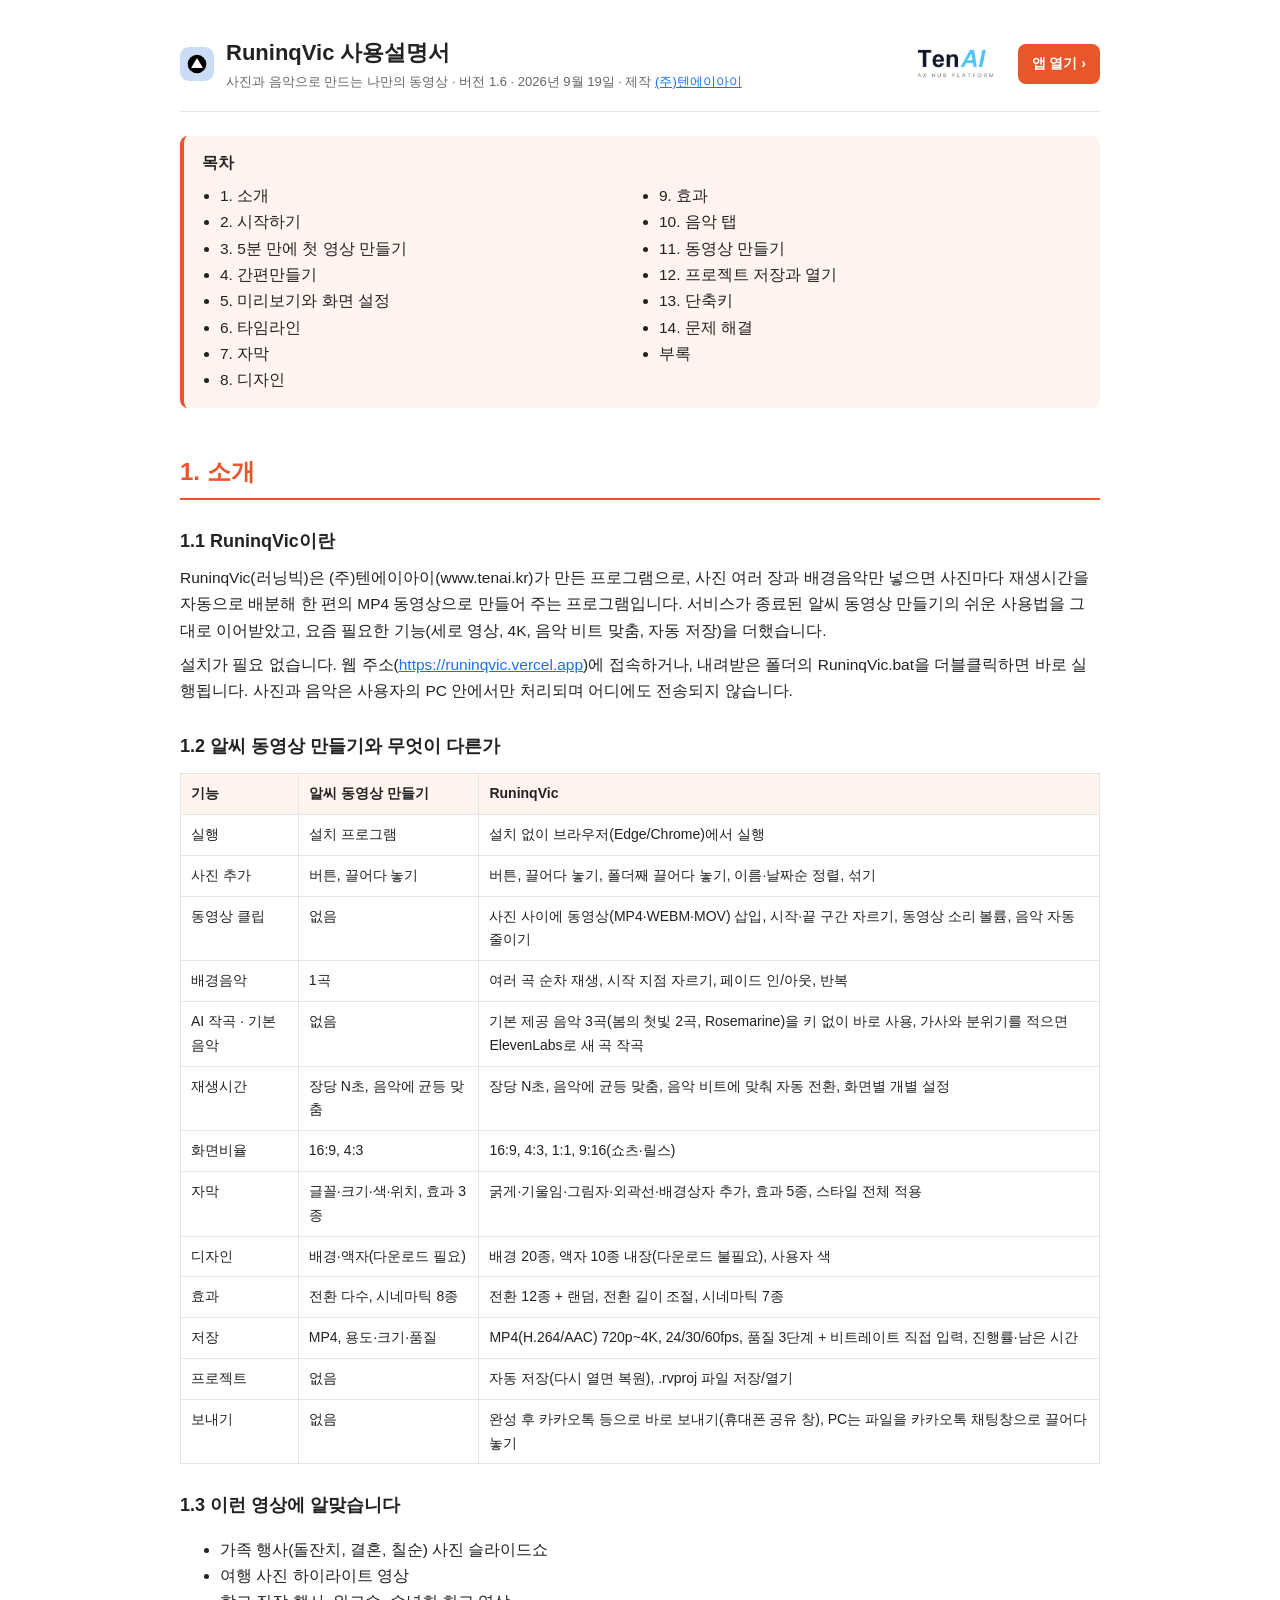
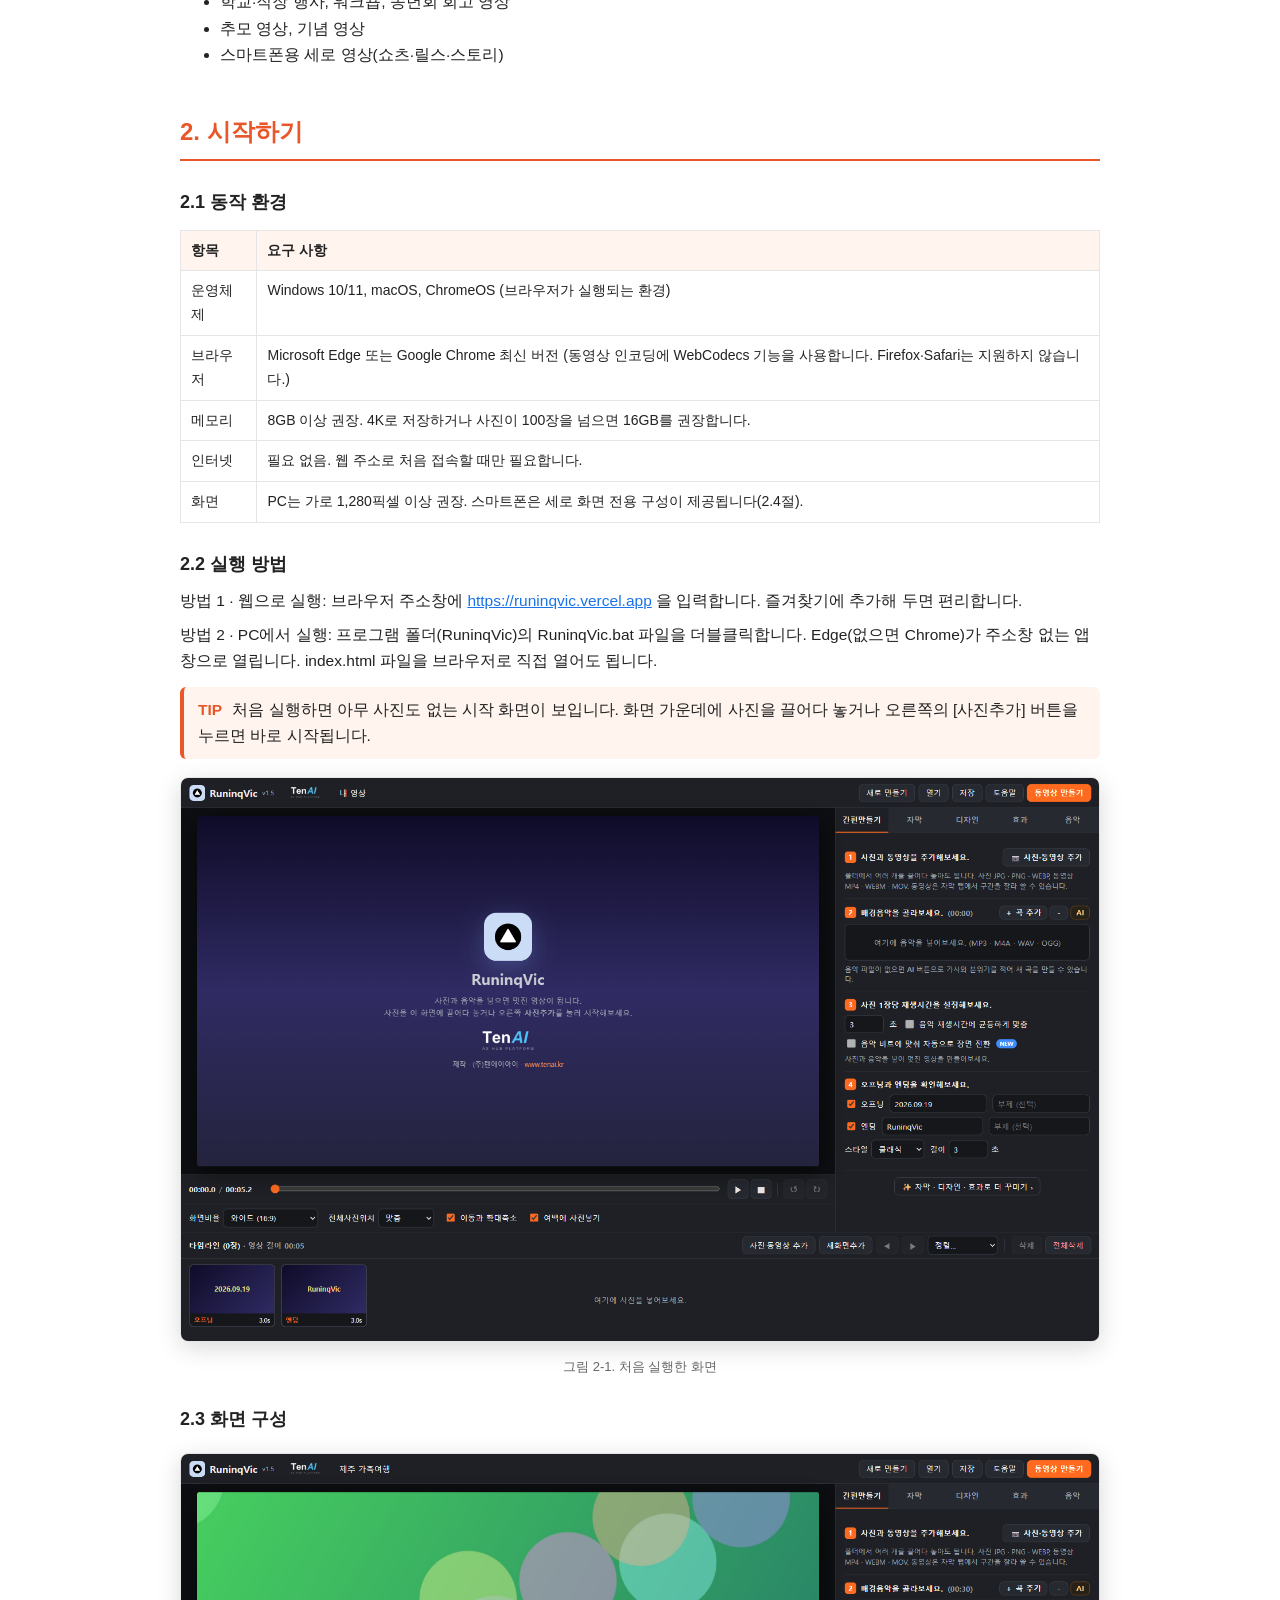
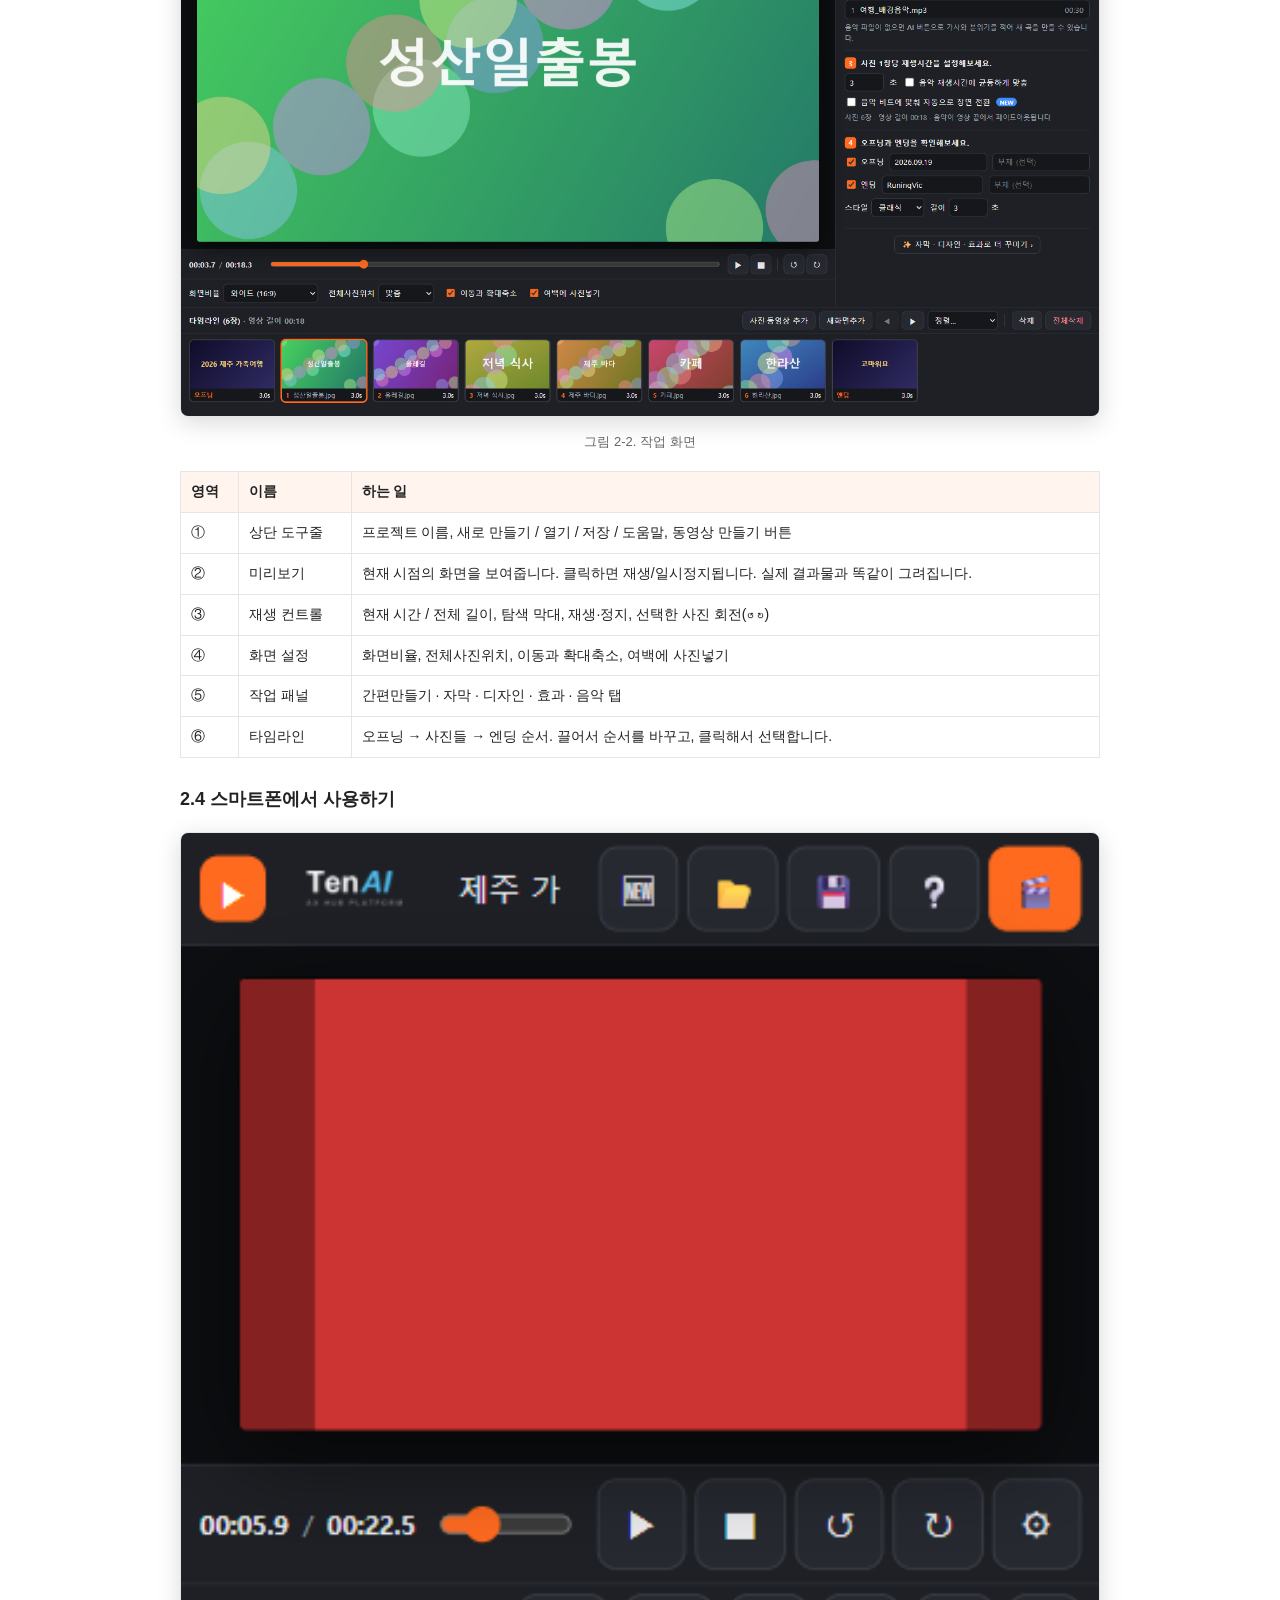
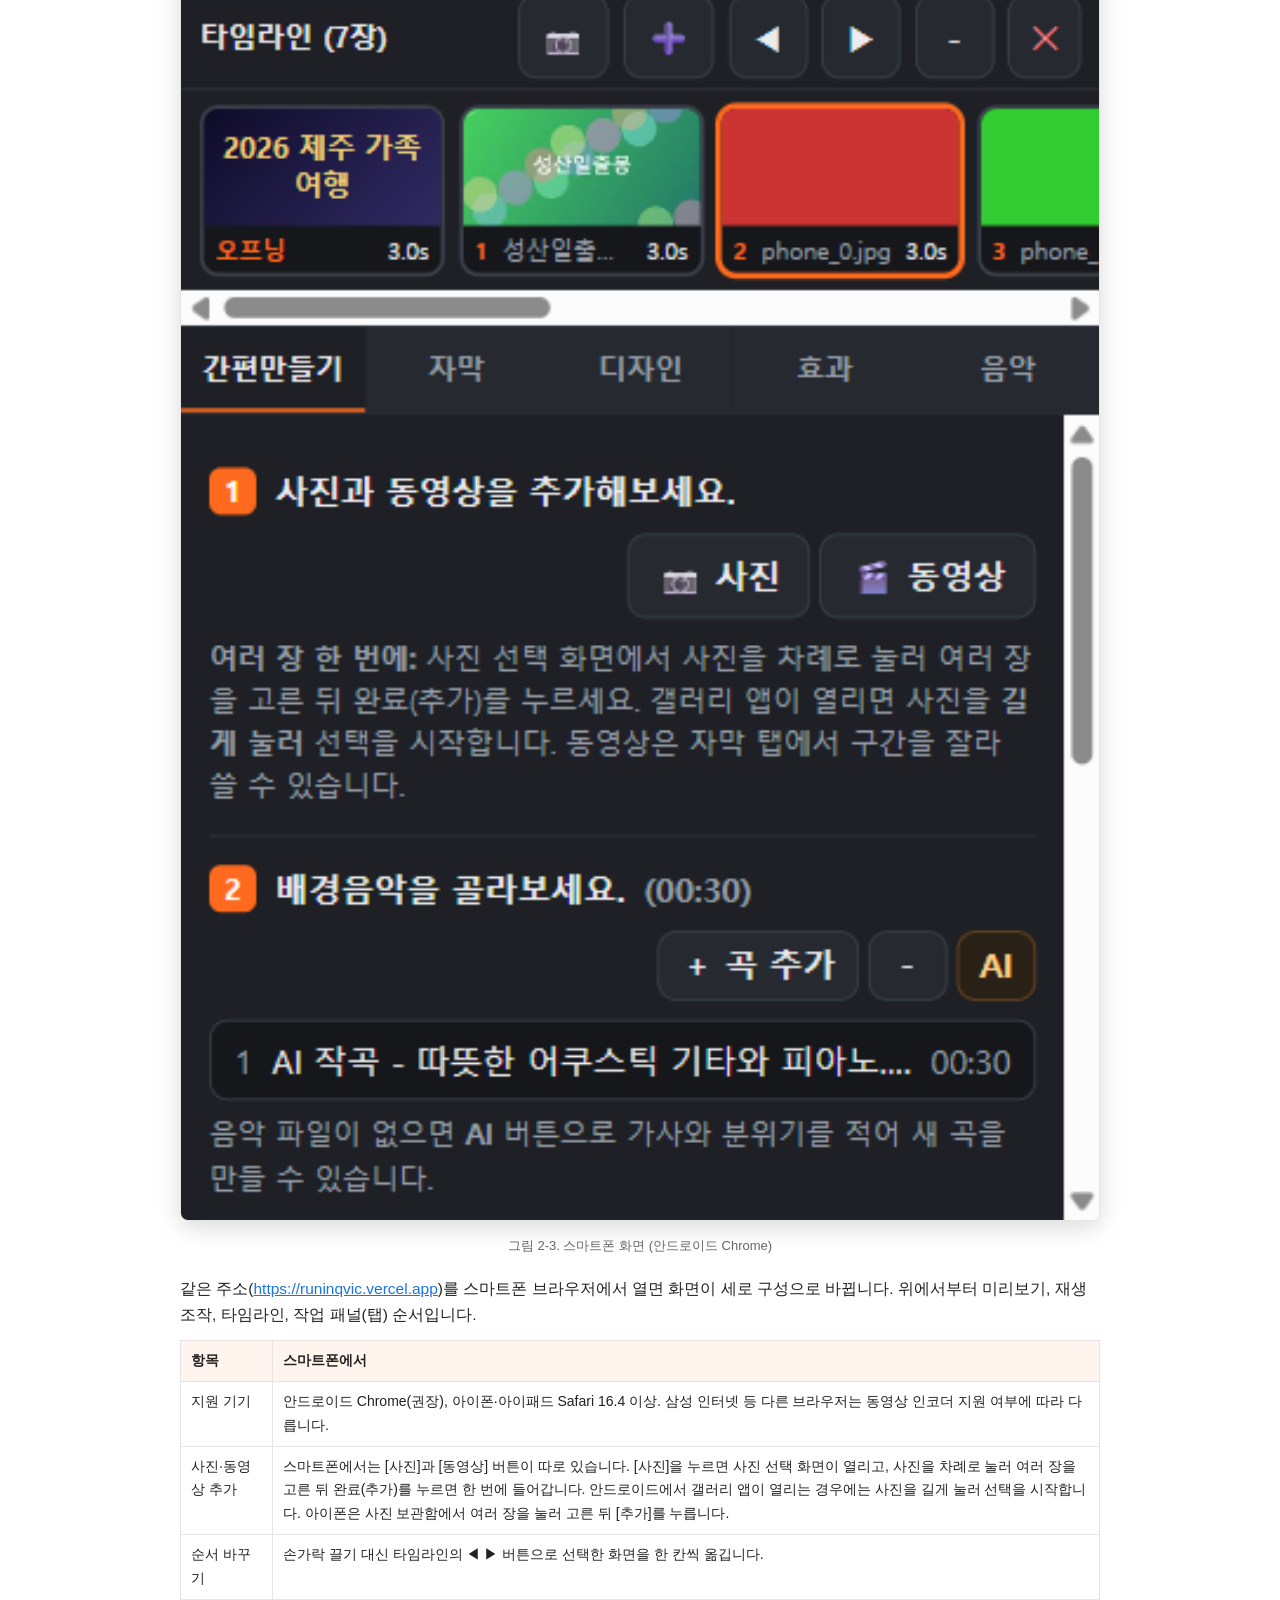
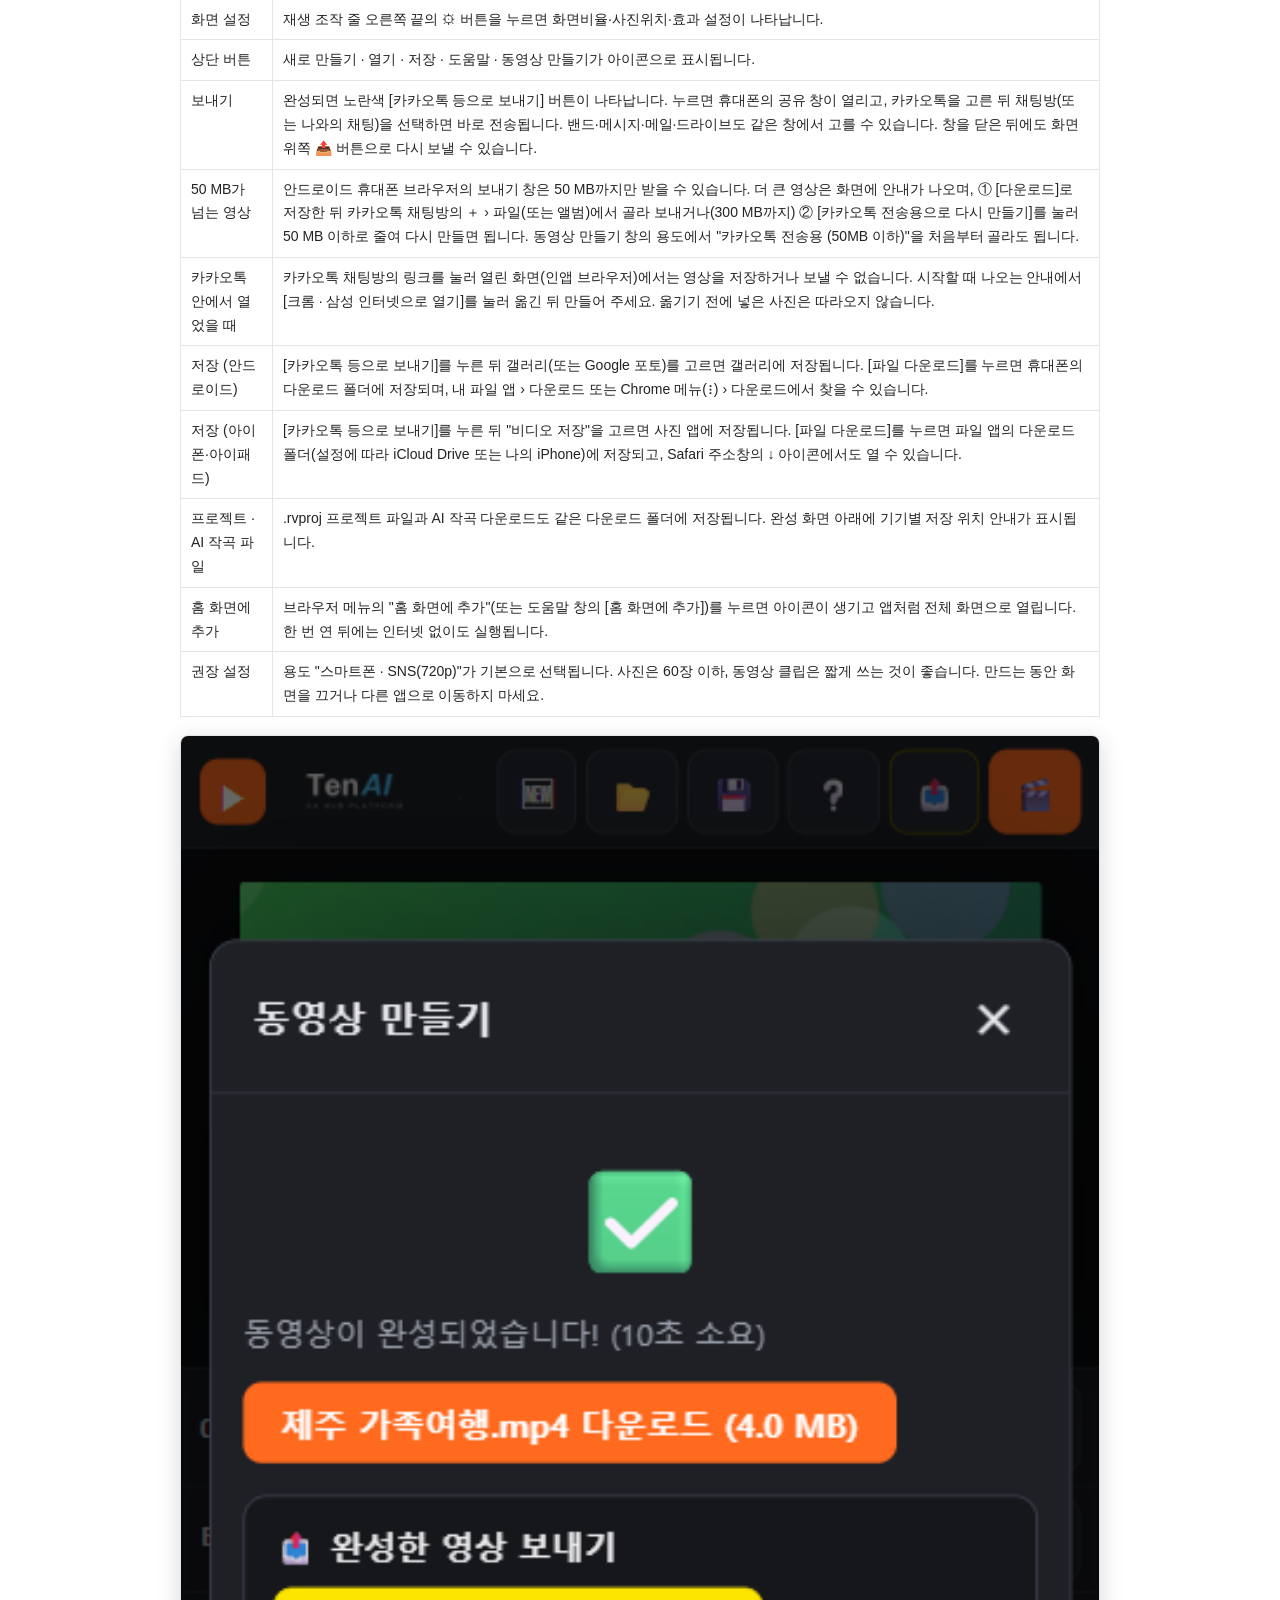
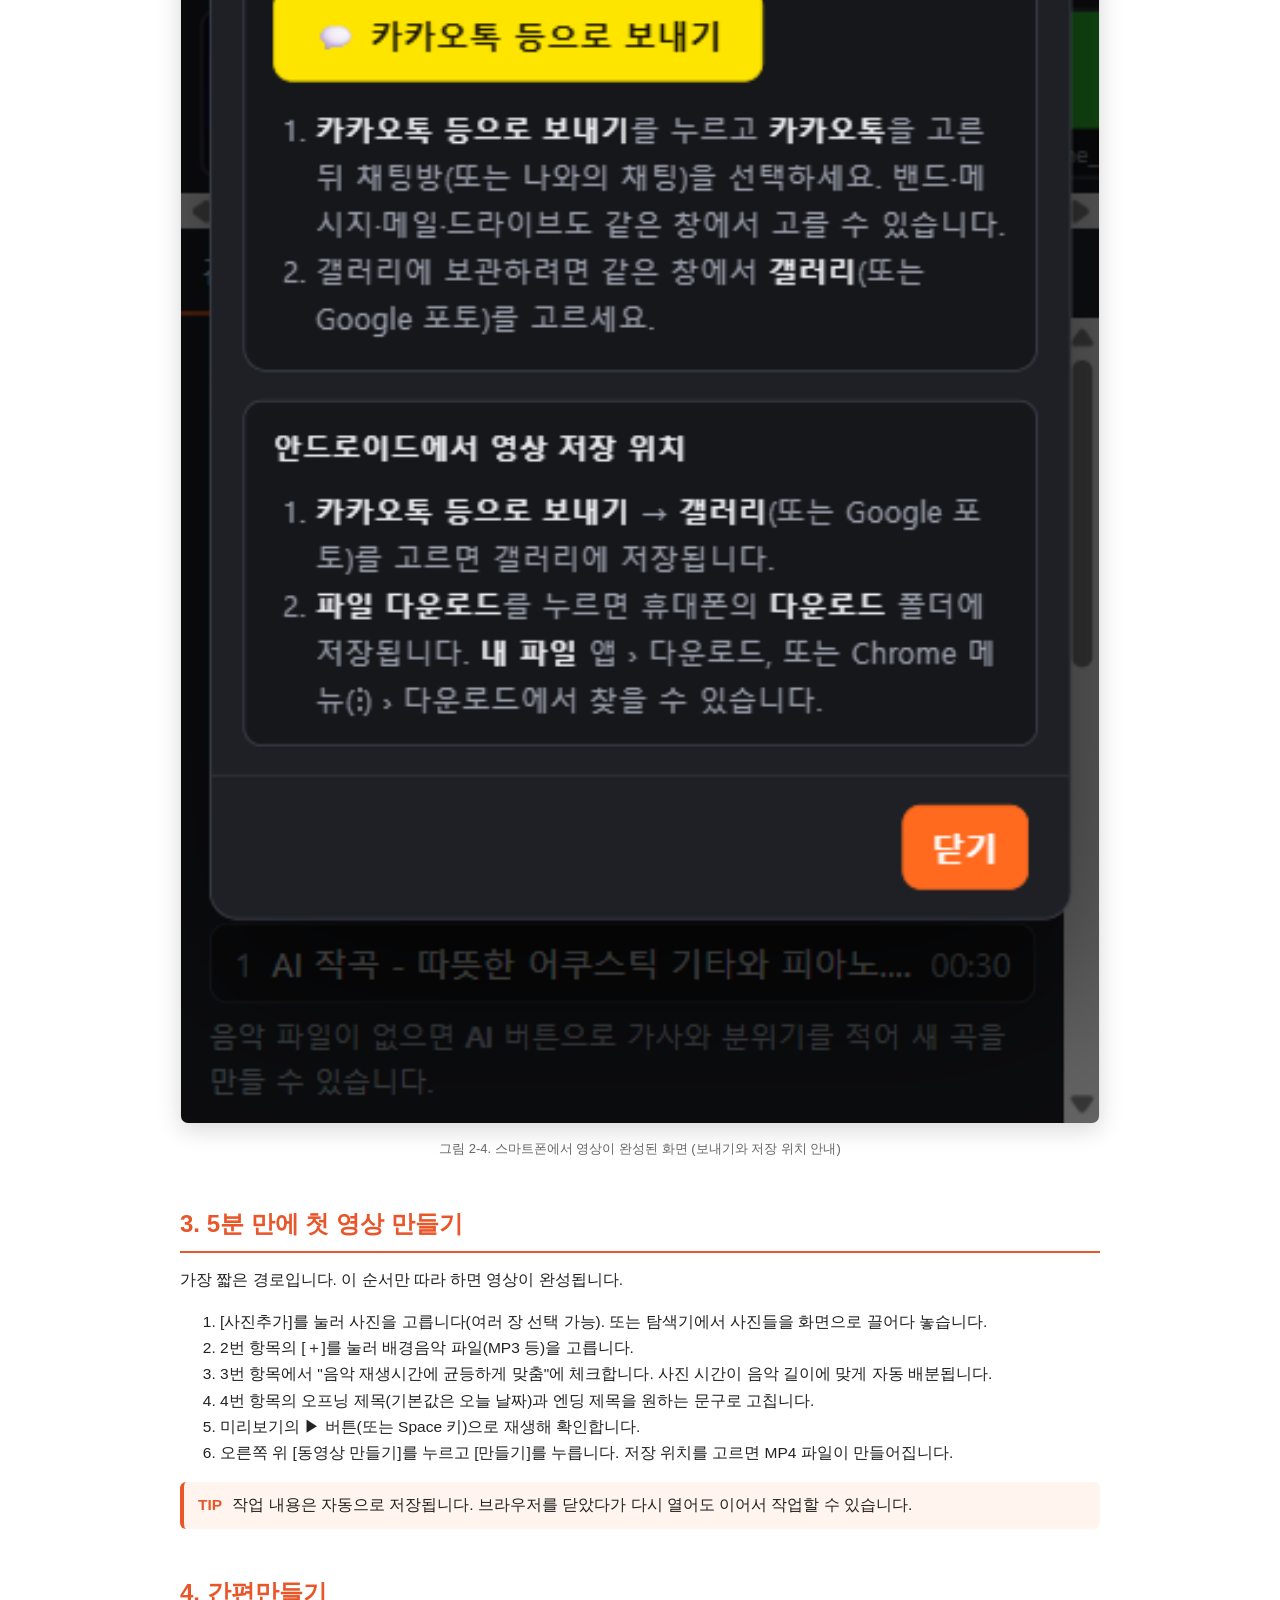
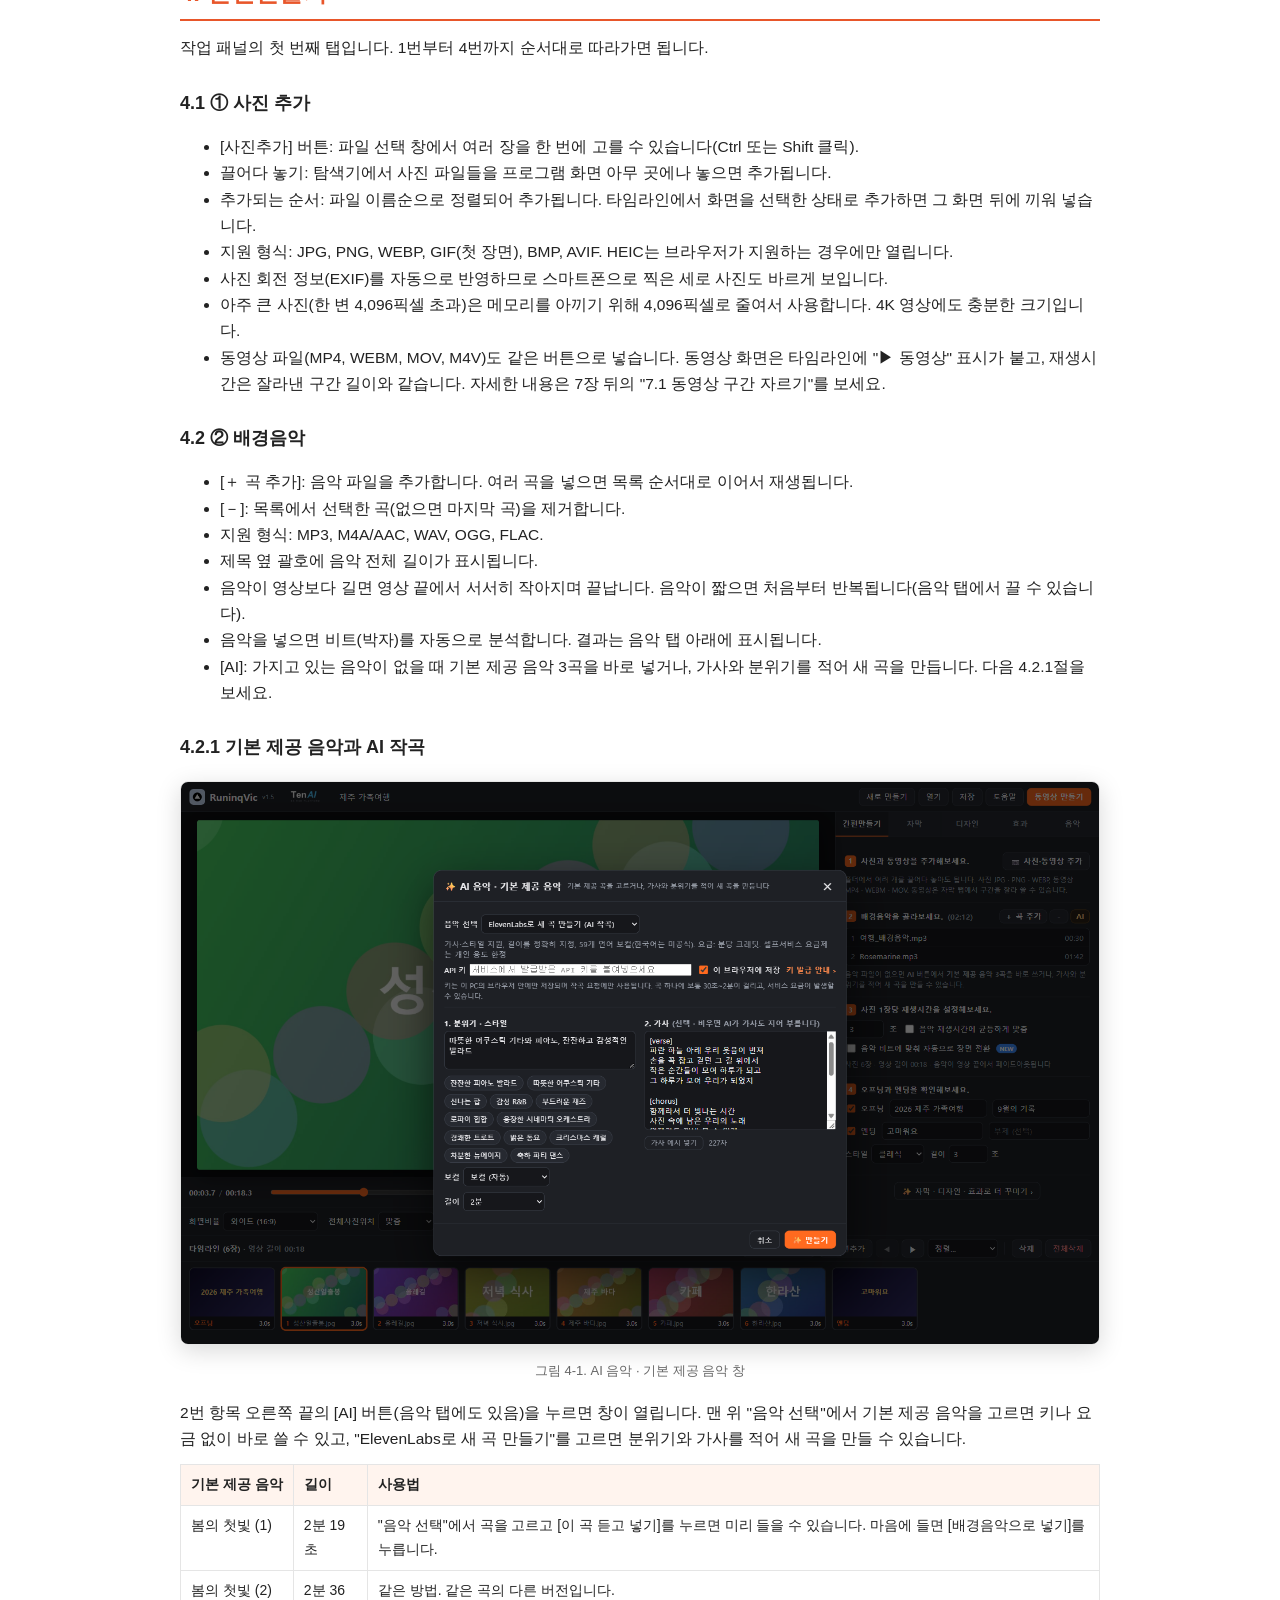
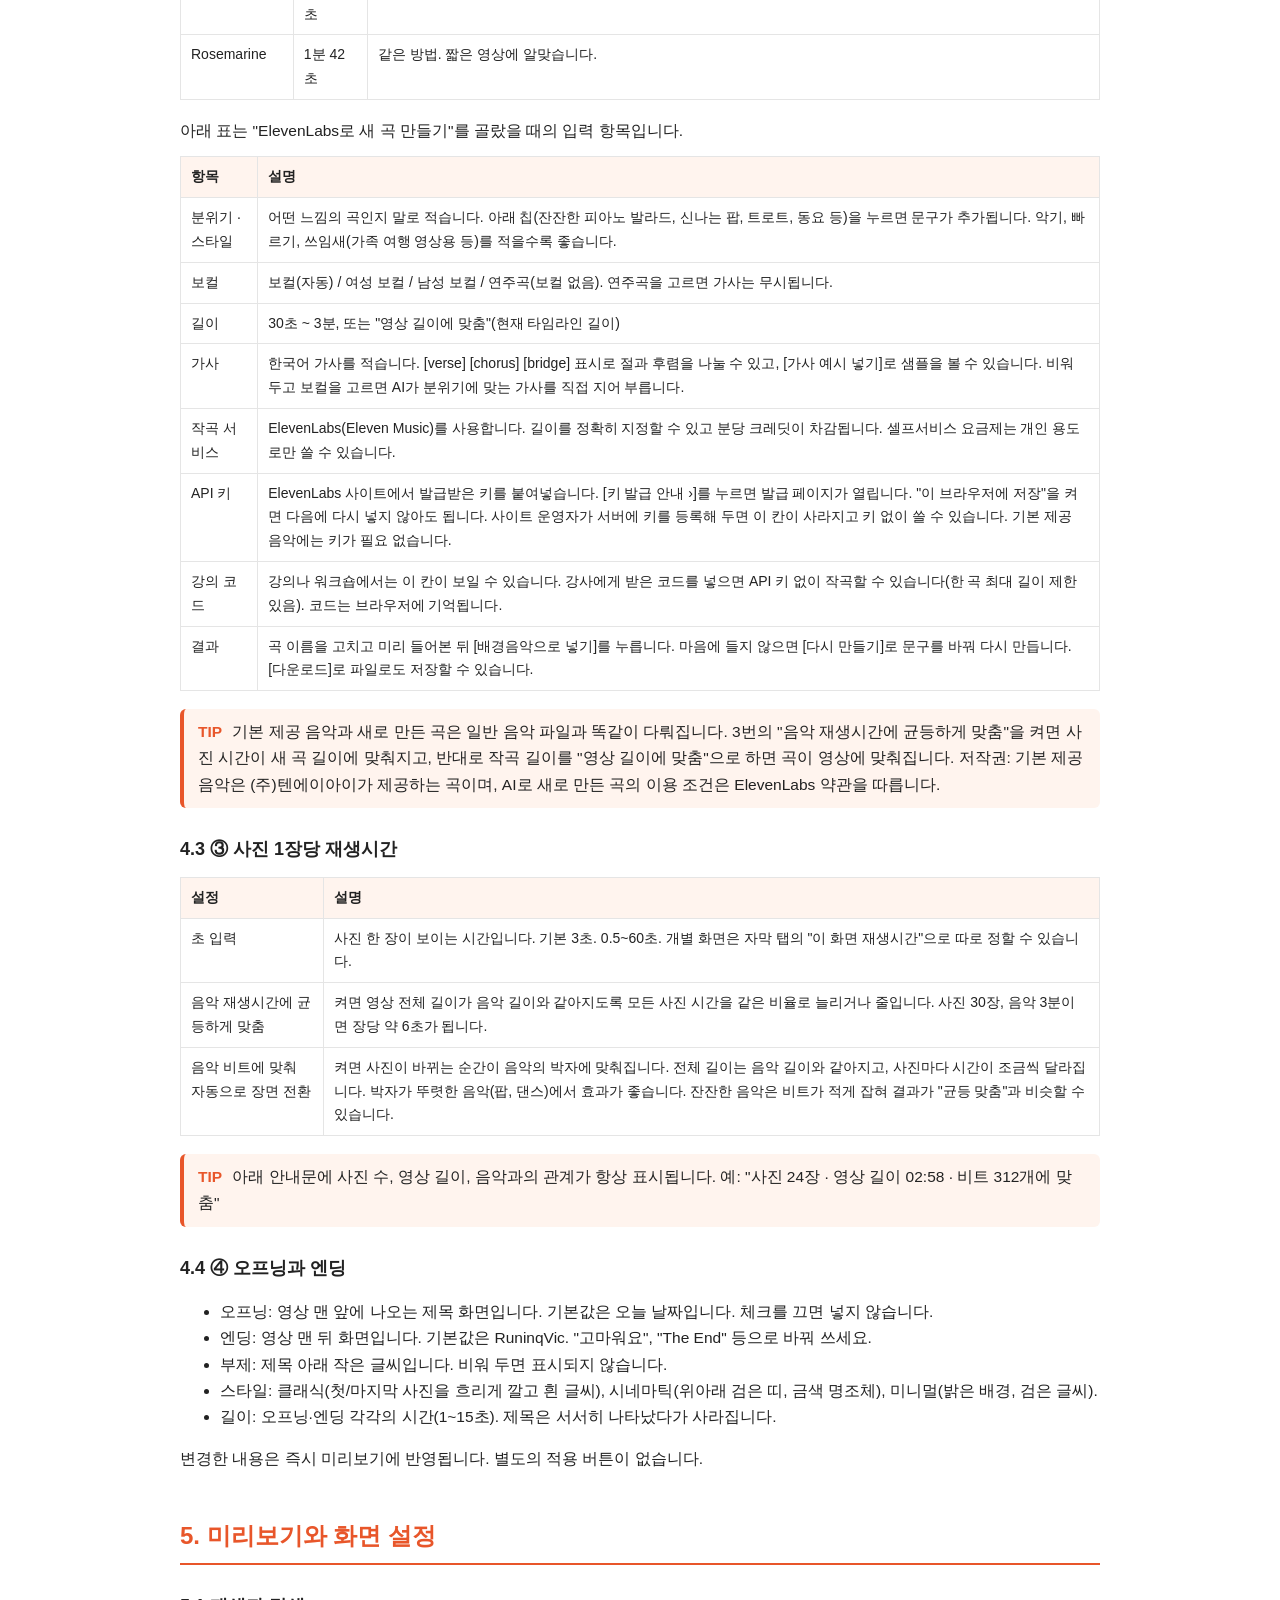
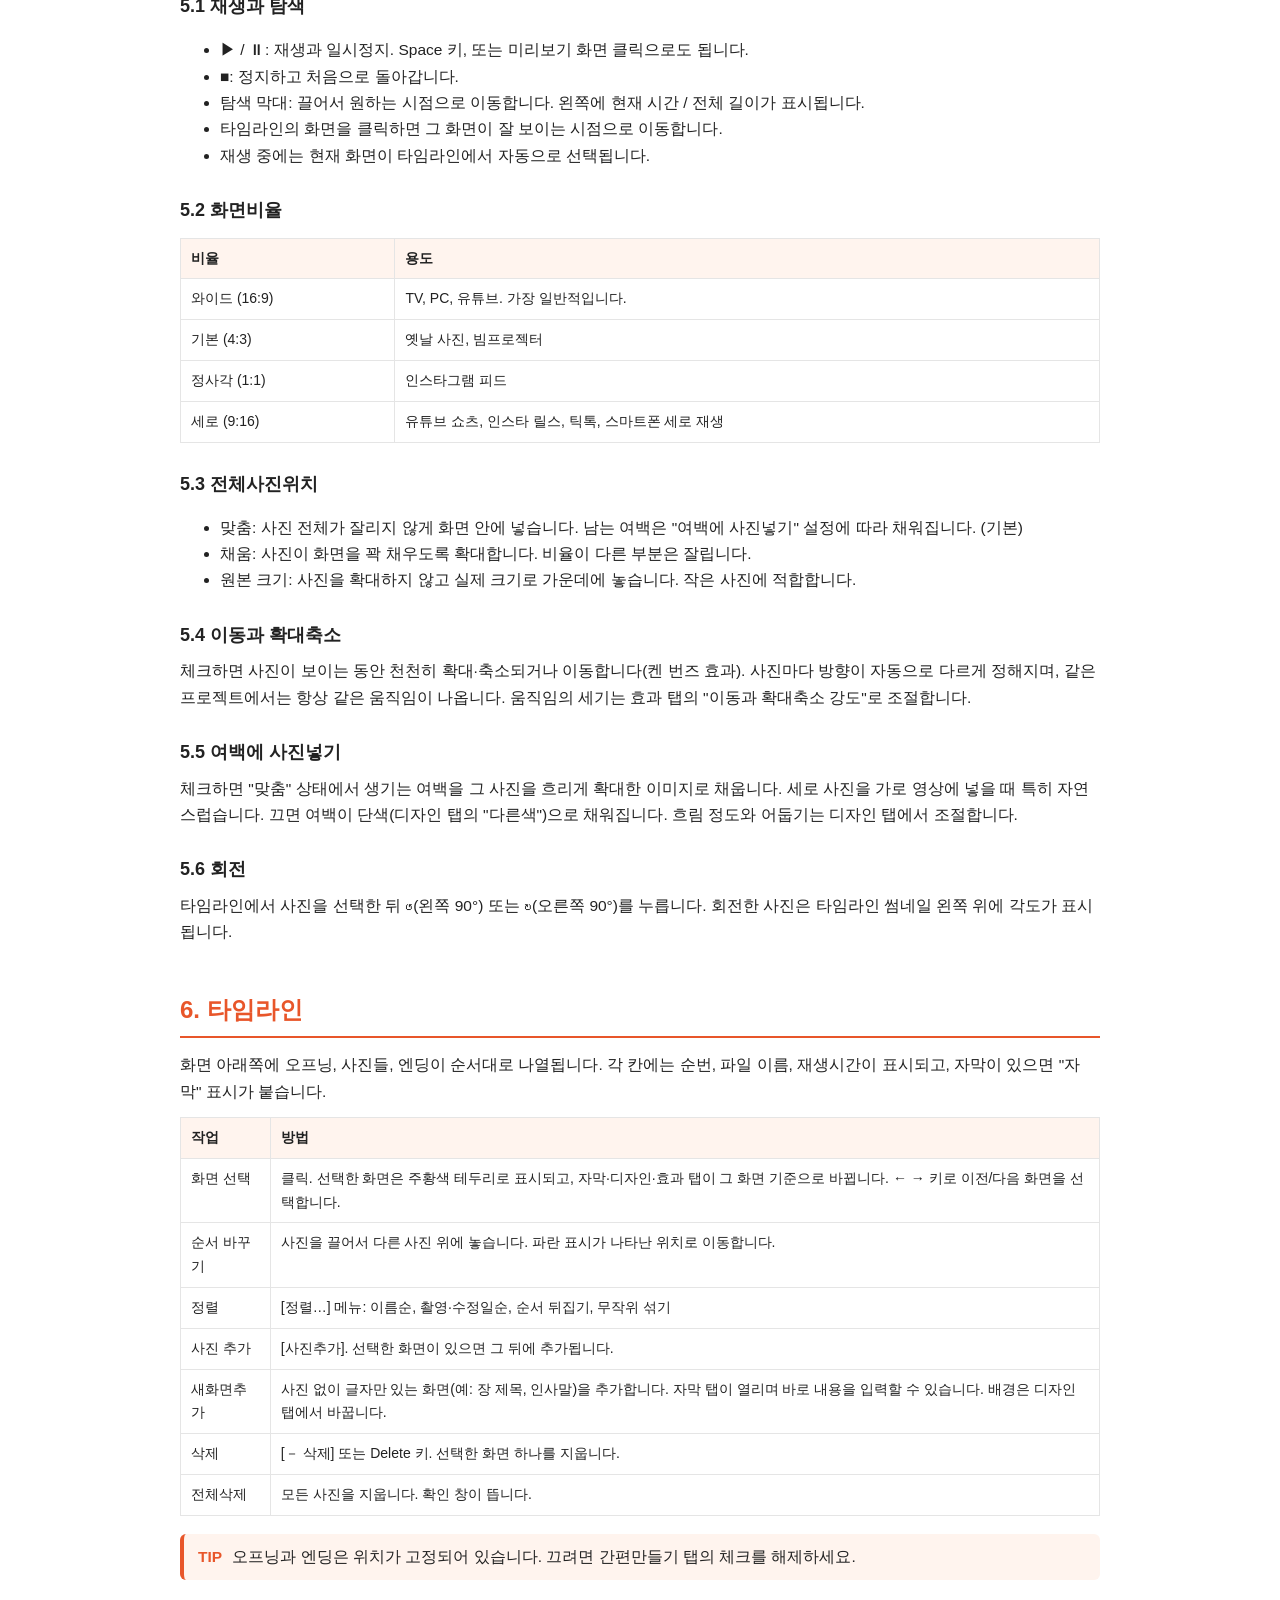
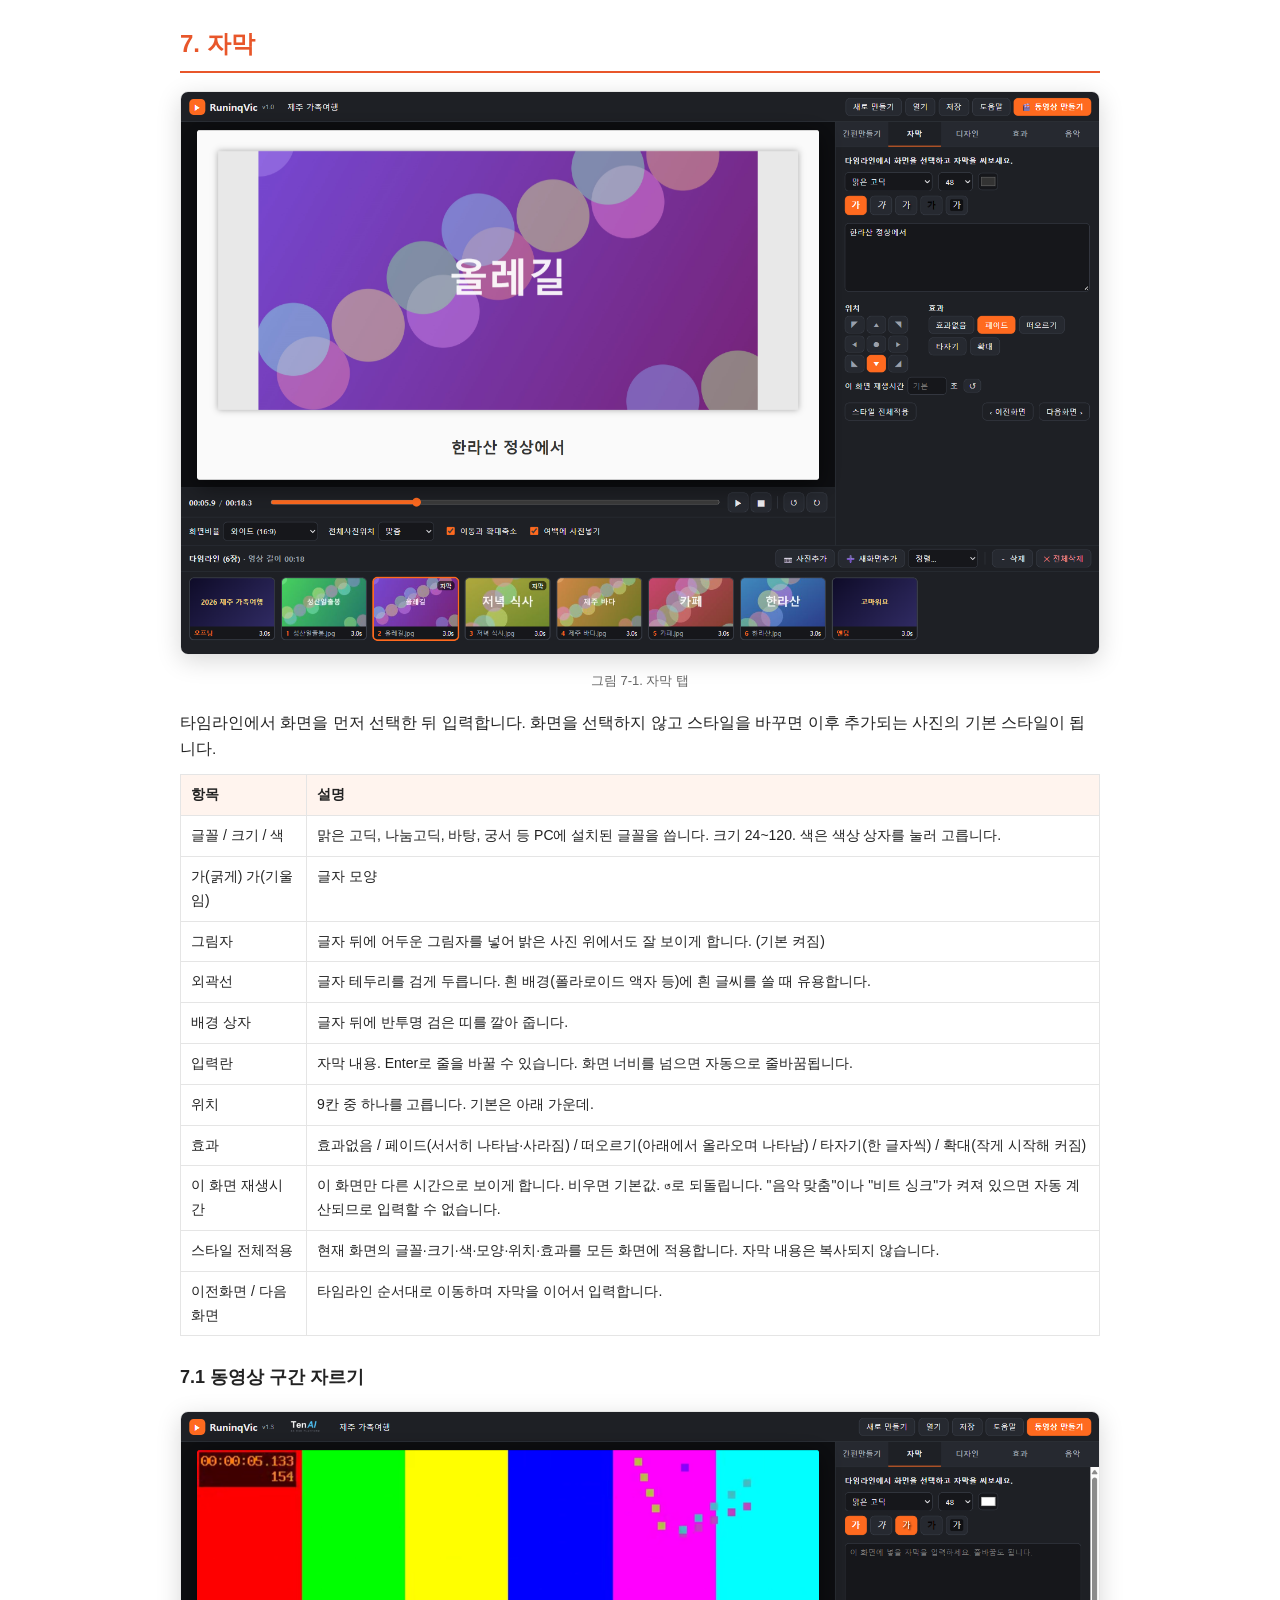
==== commit 4cdd03ba: "v1.6.4: phone sharing - 50 MB share-sheet limit handled (download route + KakaoTalk-size remake pres" ====
--- a/manual.html
+++ b/manual.html
@@ -44,7 +44,7 @@
 <h3 id="2.4">2.4 스마트폰에서 사용하기</h3>
 <figure><img src="docs/manual/img/09_mobile.png" alt="그림 2-3. 스마트폰 화면 (안드로이드 Chrome)" loading="lazy"><figcaption>그림 2-3. 스마트폰 화면 (안드로이드 Chrome)</figcaption></figure>
 <p>같은 주소(<a href="https://runinqvic.vercel.app" target="_blank" rel="noopener">https://runinqvic.vercel.app</a>)를 스마트폰 브라우저에서 열면 화면이 세로 구성으로 바뀝니다. 위에서부터 미리보기, 재생 조작, 타임라인, 작업 패널(탭) 순서입니다.</p>
-<table><thead><tr><th>항목</th><th>스마트폰에서</th></tr></thead><tbody><tr><td>지원 기기</td><td>안드로이드 Chrome(권장), 아이폰·아이패드 Safari 16.4 이상. 삼성 인터넷 등 다른 브라우저는 동영상 인코더 지원 여부에 따라 다릅니다.</td></tr><tr><td>사진·동영상 추가</td><td>스마트폰에서는 [사진]과 [동영상] 버튼이 따로 있습니다. [사진]을 누르면 사진 선택 화면이 열리고, 사진을 차례로 눌러 여러 장을 고른 뒤 완료(추가)를 누르면 한 번에 들어갑니다. 안드로이드에서 갤러리 앱이 열리는 경우에는 사진을 길게 눌러 선택을 시작합니다. 아이폰은 사진 보관함에서 여러 장을 눌러 고른 뒤 [추가]를 누릅니다.</td></tr><tr><td>순서 바꾸기</td><td>손가락 끌기 대신 타임라인의 ◀ ▶ 버튼으로 선택한 화면을 한 칸씩 옮깁니다.</td></tr><tr><td>화면 설정</td><td>재생 조작 줄 오른쪽 끝의 ⚙ 버튼을 누르면 화면비율·사진위치·효과 설정이 나타납니다.</td></tr><tr><td>상단 버튼</td><td>새로 만들기 · 열기 · 저장 · 도움말 · 동영상 만들기가 아이콘으로 표시됩니다.</td></tr><tr><td>보내기</td><td>완성되면 노란색 [카카오톡 등으로 보내기] 버튼이 나타납니다. 누르면 휴대폰의 공유 창이 열리고, 카카오톡을 고른 뒤 채팅방(또는 나와의 채팅)을 선택하면 바로 전송됩니다. 밴드·메시지·메일·드라이브도 같은 창에서 고를 수 있습니다. 창을 닫은 뒤에도 화면 위쪽 📤 버튼으로 다시 보낼 수 있습니다.</td></tr><tr><td>저장 (안드로이드)</td><td>[카카오톡 등으로 보내기]를 누른 뒤 갤러리(또는 Google 포토)를 고르면 갤러리에 저장됩니다. [파일 다운로드]를 누르면 휴대폰의 다운로드 폴더에 저장되며, 내 파일 앱 › 다운로드 또는 Chrome 메뉴(⋮) › 다운로드에서 찾을 수 있습니다.</td></tr><tr><td>저장 (아이폰·아이패드)</td><td>[카카오톡 등으로 보내기]를 누른 뒤 "비디오 저장"을 고르면 사진 앱에 저장됩니다. [파일 다운로드]를 누르면 파일 앱의 다운로드 폴더(설정에 따라 iCloud Drive 또는 나의 iPhone)에 저장되고, Safari 주소창의 ↓ 아이콘에서도 열 수 있습니다.</td></tr><tr><td>프로젝트 · AI 작곡 파일</td><td>.rvproj 프로젝트 파일과 AI 작곡 다운로드도 같은 다운로드 폴더에 저장됩니다. 완성 화면 아래에 기기별 저장 위치 안내가 표시됩니다.</td></tr><tr><td>홈 화면에 추가</td><td>브라우저 메뉴의 "홈 화면에 추가"(또는 도움말 창의 [홈 화면에 추가])를 누르면 아이콘이 생기고 앱처럼 전체 화면으로 열립니다. 한 번 연 뒤에는 인터넷 없이도 실행됩니다.</td></tr><tr><td>권장 설정</td><td>용도 "스마트폰 · SNS(720p)"가 기본으로 선택됩니다. 사진은 60장 이하, 동영상 클립은 짧게 쓰는 것이 좋습니다. 만드는 동안 화면을 끄거나 다른 앱으로 이동하지 마세요.</td></tr></tbody></table>
+<table><thead><tr><th>항목</th><th>스마트폰에서</th></tr></thead><tbody><tr><td>지원 기기</td><td>안드로이드 Chrome(권장), 아이폰·아이패드 Safari 16.4 이상. 삼성 인터넷 등 다른 브라우저는 동영상 인코더 지원 여부에 따라 다릅니다.</td></tr><tr><td>사진·동영상 추가</td><td>스마트폰에서는 [사진]과 [동영상] 버튼이 따로 있습니다. [사진]을 누르면 사진 선택 화면이 열리고, 사진을 차례로 눌러 여러 장을 고른 뒤 완료(추가)를 누르면 한 번에 들어갑니다. 안드로이드에서 갤러리 앱이 열리는 경우에는 사진을 길게 눌러 선택을 시작합니다. 아이폰은 사진 보관함에서 여러 장을 눌러 고른 뒤 [추가]를 누릅니다.</td></tr><tr><td>순서 바꾸기</td><td>손가락 끌기 대신 타임라인의 ◀ ▶ 버튼으로 선택한 화면을 한 칸씩 옮깁니다.</td></tr><tr><td>화면 설정</td><td>재생 조작 줄 오른쪽 끝의 ⚙ 버튼을 누르면 화면비율·사진위치·효과 설정이 나타납니다.</td></tr><tr><td>상단 버튼</td><td>새로 만들기 · 열기 · 저장 · 도움말 · 동영상 만들기가 아이콘으로 표시됩니다.</td></tr><tr><td>보내기</td><td>완성되면 노란색 [카카오톡 등으로 보내기] 버튼이 나타납니다. 누르면 휴대폰의 공유 창이 열리고, 카카오톡을 고른 뒤 채팅방(또는 나와의 채팅)을 선택하면 바로 전송됩니다. 밴드·메시지·메일·드라이브도 같은 창에서 고를 수 있습니다. 창을 닫은 뒤에도 화면 위쪽 📤 버튼으로 다시 보낼 수 있습니다.</td></tr><tr><td>50 MB가 넘는 영상</td><td>안드로이드 휴대폰 브라우저의 보내기 창은 50 MB까지만 받을 수 있습니다. 더 큰 영상은 화면에 안내가 나오며, ① [다운로드]로 저장한 뒤 카카오톡 채팅방의 ＋ › 파일(또는 앨범)에서 골라 보내거나(300 MB까지) ② [카카오톡 전송용으로 다시 만들기]를 눌러 50 MB 이하로 줄여 다시 만들면 됩니다. 동영상 만들기 창의 용도에서 "카카오톡 전송용 (50MB 이하)"을 처음부터 골라도 됩니다.</td></tr><tr><td>카카오톡 안에서 열었을 때</td><td>카카오톡 채팅방의 링크를 눌러 열린 화면(인앱 브라우저)에서는 영상을 저장하거나 보낼 수 없습니다. 시작할 때 나오는 안내에서 [크롬 · 삼성 인터넷으로 열기]를 눌러 옮긴 뒤 만들어 주세요. 옮기기 전에 넣은 사진은 따라오지 않습니다.</td></tr><tr><td>저장 (안드로이드)</td><td>[카카오톡 등으로 보내기]를 누른 뒤 갤러리(또는 Google 포토)를 고르면 갤러리에 저장됩니다. [파일 다운로드]를 누르면 휴대폰의 다운로드 폴더에 저장되며, 내 파일 앱 › 다운로드 또는 Chrome 메뉴(⋮) › 다운로드에서 찾을 수 있습니다.</td></tr><tr><td>저장 (아이폰·아이패드)</td><td>[카카오톡 등으로 보내기]를 누른 뒤 "비디오 저장"을 고르면 사진 앱에 저장됩니다. [파일 다운로드]를 누르면 파일 앱의 다운로드 폴더(설정에 따라 iCloud Drive 또는 나의 iPhone)에 저장되고, Safari 주소창의 ↓ 아이콘에서도 열 수 있습니다.</td></tr><tr><td>프로젝트 · AI 작곡 파일</td><td>.rvproj 프로젝트 파일과 AI 작곡 다운로드도 같은 다운로드 폴더에 저장됩니다. 완성 화면 아래에 기기별 저장 위치 안내가 표시됩니다.</td></tr><tr><td>홈 화면에 추가</td><td>브라우저 메뉴의 "홈 화면에 추가"(또는 도움말 창의 [홈 화면에 추가])를 누르면 아이콘이 생기고 앱처럼 전체 화면으로 열립니다. 한 번 연 뒤에는 인터넷 없이도 실행됩니다.</td></tr><tr><td>권장 설정</td><td>용도 "스마트폰 · SNS(720p)"가 기본으로 선택됩니다. 사진은 60장 이하, 동영상 클립은 짧게 쓰는 것이 좋습니다. 만드는 동안 화면을 끄거나 다른 앱으로 이동하지 마세요.</td></tr></tbody></table>
 <figure><img src="docs/manual/img/11_mobile_save.png" alt="그림 2-4. 스마트폰에서 영상이 완성된 화면 (보내기와 저장 위치 안내)" loading="lazy"><figcaption>그림 2-4. 스마트폰에서 영상이 완성된 화면 (보내기와 저장 위치 안내)</figcaption></figure></section>
 <section id="s2"><h2>3. 5분 만에 첫 영상 만들기</h2><p>가장 짧은 경로입니다. 이 순서만 따라 하면 영상이 완성됩니다.</p>
 <ol><li>[사진추가]를 눌러 사진을 고릅니다(여러 장 선택 가능). 또는 탐색기에서 사진들을 화면으로 끌어다 놓습니다.</li><li>2번 항목의 [＋]를 눌러 배경음악 파일(MP3 등)을 고릅니다.</li><li>3번 항목에서 "음악 재생시간에 균등하게 맞춤"에 체크합니다. 사진 시간이 음악 길이에 맞게 자동 배분됩니다.</li><li>4번 항목의 오프닝 제목(기본값은 오늘 날짜)과 엔딩 제목을 원하는 문구로 고칩니다.</li><li>미리보기의 ▶ 버튼(또는 Space 키)으로 재생해 확인합니다.</li><li>오른쪽 위 [동영상 만들기]를 누르고 [만들기]를 누릅니다. 저장 위치를 고르면 MP4 파일이 만들어집니다.</li></ol>
@@ -121,7 +121,7 @@
 <h3 id="11.4">11.4 완성한 영상 보내기 (카카오톡 등)</h3>
 <figure><img src="docs/manual/img/12_send_pc.png" alt="그림 11-2. 완성 화면의 보내기 상자 (PC)" loading="lazy"><figcaption>그림 11-2. 완성 화면의 보내기 상자 (PC)</figcaption></figure>
 <p>영상이 완성되면 완성 화면에 "완성한 영상 보내기" 상자가 나타납니다. 창을 닫은 뒤에도 화면 위쪽의 [📤 보내기] 버튼을 누르면 방금 만든 영상의 보내기 상자를 다시 열 수 있습니다(프로그램을 닫기 전까지).</p>
-<table><thead><tr><th>기기</th><th>보내는 방법</th></tr></thead><tbody><tr><td>스마트폰</td><td>노란색 [카카오톡 등으로 보내기]를 누르면 휴대폰의 공유 창이 열립니다. 카카오톡을 고르고 채팅방(또는 나와의 채팅)을 선택하면 전송됩니다. 밴드, 메시지, 메일, 드라이브, 갤러리 저장도 같은 창에서 고릅니다.</td></tr><tr><td>PC · 카카오톡</td><td>카카오톡 PC에서 채팅방을 연 뒤, 보내기 상자의 파일 아이콘(🎞 파일이름)을 마우스로 끌어 채팅창에 놓습니다. 잘 되지 않으면 채팅창의 파일 전송(📎)에서 저장해 둔 파일을 고르면 됩니다.</td></tr><tr><td>PC · 그 밖의 방법</td><td>[공유 창으로 보내기]는 Windows 공유 창을 엽니다. 메일, 근거리 공유, 휴대폰과 연결 등으로 보낼 수 있습니다. 휴대폰 카카오톡으로 옮기려면 "나와의 채팅"에 올려 두면 폰에서 바로 받을 수 있습니다.</td></tr></tbody></table>
+<table><thead><tr><th>기기</th><th>보내는 방법</th></tr></thead><tbody><tr><td>스마트폰</td><td>노란색 [카카오톡 등으로 보내기]를 누르면 휴대폰의 공유 창이 열립니다. 카카오톡을 고르고 채팅방(또는 나와의 채팅)을 선택하면 전송됩니다. 밴드, 메시지, 메일, 드라이브, 갤러리 저장도 같은 창에서 고릅니다.</td></tr><tr><td>스마트폰 · 50 MB 초과</td><td>보내기 창 대신 안내가 나옵니다. [다운로드]로 저장한 뒤 카카오톡 채팅방의 ＋ › 파일에서 보내거나, [카카오톡 전송용으로 다시 만들기]로 용량을 줄이세요.</td></tr><tr><td>PC · 카카오톡</td><td>카카오톡 PC에서 채팅방을 연 뒤, 보내기 상자의 파일 아이콘(🎞 파일이름)을 마우스로 끌어 채팅창에 놓습니다. 잘 되지 않으면 채팅창의 파일 전송(📎)에서 저장해 둔 파일을 고르면 됩니다.</td></tr><tr><td>PC · 그 밖의 방법</td><td>[공유 창으로 보내기]는 Windows 공유 창을 엽니다. 메일, 근거리 공유, 휴대폰과 연결 등으로 보낼 수 있습니다. 휴대폰 카카오톡으로 옮기려면 "나와의 채팅"에 올려 두면 폰에서 바로 받을 수 있습니다.</td></tr></tbody></table>
 <div class="tip"><b>TIP</b> 카카오톡은 한 번에 약 300MB까지 보낼 수 있습니다. 파일이 이보다 크면 보내기 상자에 안내가 나오며, 크기를 720p로 낮추거나 품질을 "중"으로 바꿔 다시 만들면 됩니다. 1080p · 품질 상 기준 3분 영상은 약 200MB입니다. 영상은 사용자의 기기에서 상대방에게 직접 전달되며 RuninqVic 서버를 거치지 않습니다.</div></section>
 <section id="s11"><h2>12. 프로젝트 저장과 열기</h2><table><thead><tr><th>기능</th><th>설명</th></tr></thead><tbody><tr><td>자동 저장</td><td>모든 변경은 1초 안에 브라우저 안(IndexedDB)에 저장됩니다. 창을 닫고 다시 열면 "이전 작업을 복원했습니다"라는 안내와 함께 이어집니다. 브라우저 데이터를 삭제하면 함께 지워지니 중요한 작업은 파일로 저장하세요.</td></tr><tr><td>저장 (Ctrl+S)</td><td>사진·음악·설정을 모두 담은 .rvproj 파일 하나로 저장합니다. 다른 PC나 USB로 옮길 수 있습니다. 사진 원본이 들어가므로 용량이 큽니다.</td></tr><tr><td>열기 (Ctrl+O)</td><td>.rvproj 파일을 엽니다. 현재 작업은 대체됩니다. 파일을 화면에 끌어다 놓아도 열립니다.</td></tr><tr><td>새로 만들기 (Ctrl+N)</td><td>현재 작업을 지우고 빈 프로젝트로 시작합니다.</td></tr><tr><td>프로젝트 이름</td><td>상단의 이름을 클릭해 바꿉니다. 저장 파일과 동영상 파일의 기본 이름이 됩니다.</td></tr></tbody></table></section>
 <section id="s12"><h2>13. 단축키</h2><table><thead><tr><th>키</th><th>동작</th><th>키</th><th>동작</th></tr></thead><tbody><tr><td>Space</td><td>재생 / 일시정지</td><td>← →</td><td>이전 / 다음 화면 선택</td></tr><tr><td>Home / End</td><td>처음 / 끝으로</td><td>Delete</td><td>선택한 화면 삭제</td></tr><tr><td>Ctrl+E</td><td>동영상 만들기</td><td>Ctrl+S</td><td>프로젝트 저장</td></tr><tr><td>Ctrl+O</td><td>프로젝트 열기</td><td>Ctrl+N</td><td>새로 만들기</td></tr><tr><td>F1</td><td>도움말</td><td>Esc</td><td>창 닫기</td></tr><tr><td>I / O</td><td>동영상 구간 시작 / 끝을 현재 장면으로</td><td>← → (손잡이 선택 후)</td><td>구간 0.1초 미세 조절</td></tr></tbody></table></section>
@@ -134,8 +134,8 @@
 <table><thead><tr><th>알씨 동영상 만들기</th><th>RuninqVic</th></tr></thead><tbody><tr><td>간편만들기 / 상세꾸미기</td><td>간편만들기 탭 / 자막·디자인·효과·음악 탭</td></tr><tr><td>적용 (오프닝·엔딩)</td><td>입력 즉시 반영 (버튼 없음)</td></tr><tr><td>전체사진위치 채움 / 맞춤</td><td>전체사진위치 채움 / 맞춤 / 원본 크기</td></tr><tr><td>여백에 사진넣기</td><td>여백에 사진넣기 (블러 강도·어둡기 조절 추가)</td></tr><tr><td>배경·액자 다운로드</td><td>모두 내장 (다운로드 불필요)</td></tr><tr><td>만들기 → 용도·크기·품질</td><td>동영상 만들기 → 용도·크기·프레임·품질·비트레이트</td></tr></tbody></table>
 <h3 id="E.">E. 강의용 설정 (운영자 전용)</h3>
 <p>강의나 워크숍에서 수강생이 자기 키 없이 AI 작곡을 쓰게 하려면, 운영자(강사)의 ElevenLabs 키를 서버에 등록합니다. 키는 수강생 화면에 절대 나타나지 않고 서버에서만 쓰입니다. 이 설정은 프로그램 폴더를 가지고 있고 Vercel에 배포한 PC에서만 할 수 있습니다.</p>
-<ol><li>ElevenLabs 사이트(Settings › API Keys)에서 강의 전용 키를 새로 만듭니다. 접근 범위는 Music(음악 생성)과 사용량 조회만 켜고, 크레딧 한도를 정해 두면 그 이상은 쓰이지 않습니다.</li><li>프로그램 폴더의 "강의설정.bat"을 더블클릭합니다. 작은 창이 열립니다.</li><li>1번 칸에 키를 붙여넣습니다. 2번 "강의 코드"에는 수강생에게 알려 줄 코드(4글자 이상)를, 3번 "관리자 코드"에는 사용량 화면을 열 때 쓸 비밀 코드(8글자 이상)를 정해 넣습니다.</li><li>[저장하고 사이트에 반영]을 누르고 1분쯤 기다리면 끝납니다. 창 아래에 지금 사이트 상태와 수강생 안내 문구가 나옵니다. 이 PC 폴더의 파일은 올라가지 않고, 서비스 중인 버전에 설정만 새로 적용됩니다.</li><li>강의가 끝나면 같은 창에서 [강의 종료 (키 지우기)]를 누릅니다. 서버의 키만 지우고 강의 코드와 관리자 코드는 다음 강의를 위해 남겨 둡니다. 창에 "강의용 키를 내렸습니다"가 나오는지 확인하고, ElevenLabs 사이트에서 그 키를 삭제하면 더 안전합니다.</li></ol>
-<table><thead><tr><th>항목</th><th>설명</th></tr></thead><tbody><tr><td>강의 코드</td><td>넣어 두면 AI 창에 "강의 코드" 칸이 생기고, 코드를 아는 사람만 운영자 키로 작곡할 수 있습니다. 강의 코드가 없으면 키를 등록해도 사이트에서 쓰이지 않습니다(안전 장치). 코드가 없는 사람은 자기 ElevenLabs 키를 넣어 쓸 수 있습니다.</td></tr><tr><td>공개 모드</td><td>설정 창의 "코드 없이 누구나 쓰게 하기"를 체크하면 사이트 주소를 아는 누구나 운영자 크레딧으로 작곡할 수 있습니다. 권장하지 않으며, 쓴다면 ElevenLabs 키에 크레딧 한도를 꼭 걸어 두세요. 강의 코드를 등록하거나 [강의 종료]를 누르면 공개 모드는 꺼집니다.</td></tr><tr><td>한 곡 최대 길이</td><td>운영자 키로 만드는 곡은 기본 2분(120초)으로 제한됩니다. 설정 창 4번에서 30~300초로 바꿀 수 있습니다.</td></tr><tr><td>횟수 제한</td><td>한 사람(브라우저)은 10분에 5곡, 같은 접속 위치(강의실 전체)는 10분에 60곡까지 만들 수 있습니다. 공개 모드에서는 같은 접속 위치 10분에 6곡입니다. 강의 코드를 10분 동안 40번 넘게 틀리면 그 접속 위치는 잠시 막힙니다.</td></tr><tr><td>사용량 보기</td><td>앱의 도움말 › [사용량(운영자)]을 누르고 관리자 코드를 넣으면 이번 달 사용·남은 크레딧, 오늘과 최근 14일의 날짜별 크레딧과 요청 수가 나옵니다. 숫자는 ElevenLabs 계정 전체 기준이며, 강의 전용 키만의 사용량은 ElevenLabs 사이트의 Usage 화면에서 키별로 볼 수 있습니다.</td></tr><tr><td>현재 설정 확인</td><td>설정 창의 [현재 설정 확인]은 어떤 항목이 등록되어 있는지와, 지금 사이트가 실제로 강의용 키를 쓰고 있는지를 보여 줍니다. 등록한 값은 다시 볼 수 없습니다.</td></tr><tr><td>크레딧이 떨어지면</td><td>수강생 화면에는 "강사에게 알려 주세요"라는 안내만 나오고 잔액은 보이지 않습니다. 사용량 화면에서 남은 크레딧을 확인하세요.</td></tr></tbody></table>
+<ol><li>ElevenLabs 사이트(Settings › API Keys)에서 강의 전용 키를 새로 만듭니다. 접근 범위는 Music(음악 생성)과 사용량 조회만 켜고, 크레딧 한도를 정해 두면 그 이상은 쓰이지 않습니다.</li><li>프로그램 폴더의 "강의설정.bat"을 더블클릭합니다. 작은 창이 열립니다.</li><li>1번 칸에 키를 붙여넣습니다. 2번 "강의 코드"에는 수강생에게 알려 줄 코드(4글자 이상)를, 3번 "관리자 코드"에는 사용량 화면을 열 때 쓸 비밀 코드(8글자 이상)를 정해 넣습니다.</li><li>[저장하고 사이트에 반영]을 누릅니다. 이 PC에서 처음 쓰는 경우 "Vercel 로그인이 필요합니다" 안내가 나오면 [예]를 누르고, 열린 브라우저에서 RuninqVic을 배포한 Vercel 계정으로 승인한 뒤 검은 창에서 아무 키나 누르면 이어서 진행됩니다. 1분쯤 기다리면 끝납니다. 창 아래에 지금 사이트 상태와 수강생 안내 문구가 나옵니다. 이 PC 폴더의 파일은 올라가지 않고, 서비스 중인 버전에 설정만 새로 적용됩니다.</li><li>강의가 끝나면 같은 창에서 [강의 종료 (키 지우기)]를 누릅니다. 서버의 키만 지우고 강의 코드와 관리자 코드는 다음 강의를 위해 남겨 둡니다. 창에 "강의용 키를 내렸습니다"가 나오는지 확인하고, ElevenLabs 사이트에서 그 키를 삭제하면 더 안전합니다.</li></ol>
+<table><thead><tr><th>항목</th><th>설명</th></tr></thead><tbody><tr><td>강의 코드</td><td>넣어 두면 AI 창에 "강의 코드" 칸이 생기고, 코드를 아는 사람만 운영자 키로 작곡할 수 있습니다. 강의 코드가 없으면 키를 등록해도 사이트에서 쓰이지 않습니다(안전 장치). 코드가 없는 사람은 자기 ElevenLabs 키를 넣어 쓸 수 있습니다.</td></tr><tr><td>공개 모드</td><td>설정 창의 "코드 없이 누구나 쓰게 하기"를 체크하면 사이트 주소를 아는 누구나 운영자 크레딧으로 작곡할 수 있습니다. 권장하지 않으며, 쓴다면 ElevenLabs 키에 크레딧 한도를 꼭 걸어 두세요. 강의 코드를 등록하거나 [강의 종료]를 누르면 공개 모드는 꺼집니다.</td></tr><tr><td>한 곡 최대 길이</td><td>운영자 키로 만드는 곡은 기본 2분(120초)으로 제한됩니다. 설정 창 4번에서 30~300초로 바꿀 수 있습니다.</td></tr><tr><td>횟수 제한</td><td>한 사람(브라우저)은 10분에 5곡, 같은 접속 위치(강의실 전체)는 10분에 60곡까지 만들 수 있습니다. 공개 모드에서는 같은 접속 위치 10분에 6곡입니다. 강의 코드를 10분 동안 40번 넘게 틀리면 그 접속 위치는 잠시 막힙니다.</td></tr><tr><td>사용량 보기</td><td>화면 오른쪽 위 [도움말]을 누르면 열리는 창의 맨 아래 줄에 [📊 사용량(운영자)] 버튼이 있습니다. 사이트 주소 끝에 #usage 를 붙여(runinqvic.vercel.app/#usage) 즐겨찾기해 두면 바로 열립니다. 관리자 코드는 강의설정 창 3번 칸에 직접 정해 넣은 코드이며(강의 코드와 다름), 잊었거나 맞지 않으면 3번 칸에만 새 코드를 넣고 다시 저장하면 바뀝니다. 코드를 넣으면 이번 달 사용·남은 크레딧, 오늘과 최근 14일의 날짜별 크레딧과 요청 수가 나옵니다. 숫자는 ElevenLabs 계정 전체 기준이며, 강의 전용 키만의 사용량은 ElevenLabs 사이트의 Usage 화면에서 키별로 볼 수 있습니다.</td></tr><tr><td>현재 설정 확인</td><td>설정 창의 [현재 설정 확인]은 어떤 항목이 등록되어 있는지와, 지금 사이트가 실제로 강의용 키를 쓰고 있는지를 보여 줍니다. 등록한 값은 다시 볼 수 없습니다.</td></tr><tr><td>크레딧이 떨어지면</td><td>수강생 화면에는 "강사에게 알려 주세요"라는 안내만 나오고 잔액은 보이지 않습니다. 사용량 화면에서 남은 크레딧을 확인하세요.</td></tr></tbody></table>
 <figure><img src="docs/manual/img/13_usage.png" alt="그림 E-1. 사용량(운영자) 화면 (예시 숫자)" loading="lazy"><figcaption>그림 E-1. 사용량(운영자) 화면 (예시 숫자)</figcaption></figure>
 <div class="tip"><b>TIP</b> ElevenLabs 셀프서비스 요금제는 약관상 개인 용도에 한정됩니다. 강의 실습처럼 기간과 대상을 정해 쓰고, 끝나면 키를 내리는 것을 권합니다.</div>
 <h3 id="D.">D. 기술 정보</h3>
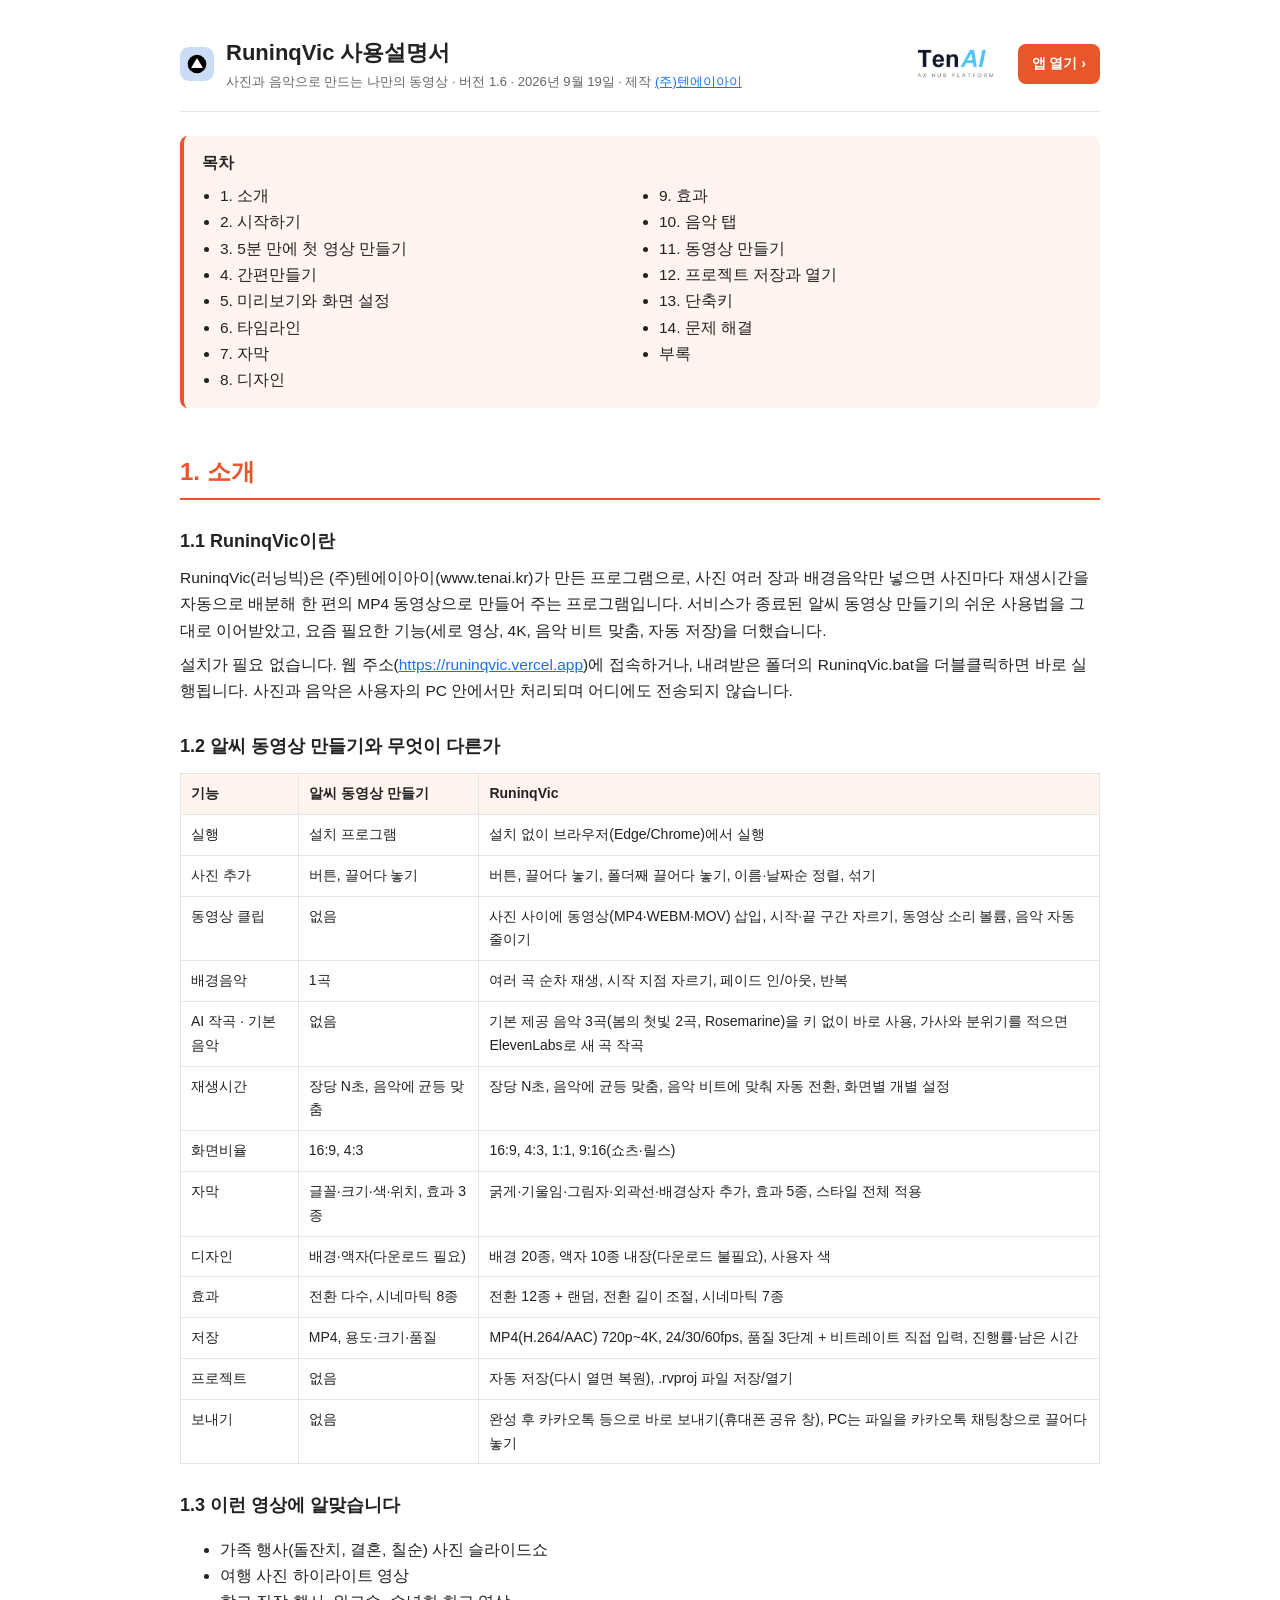
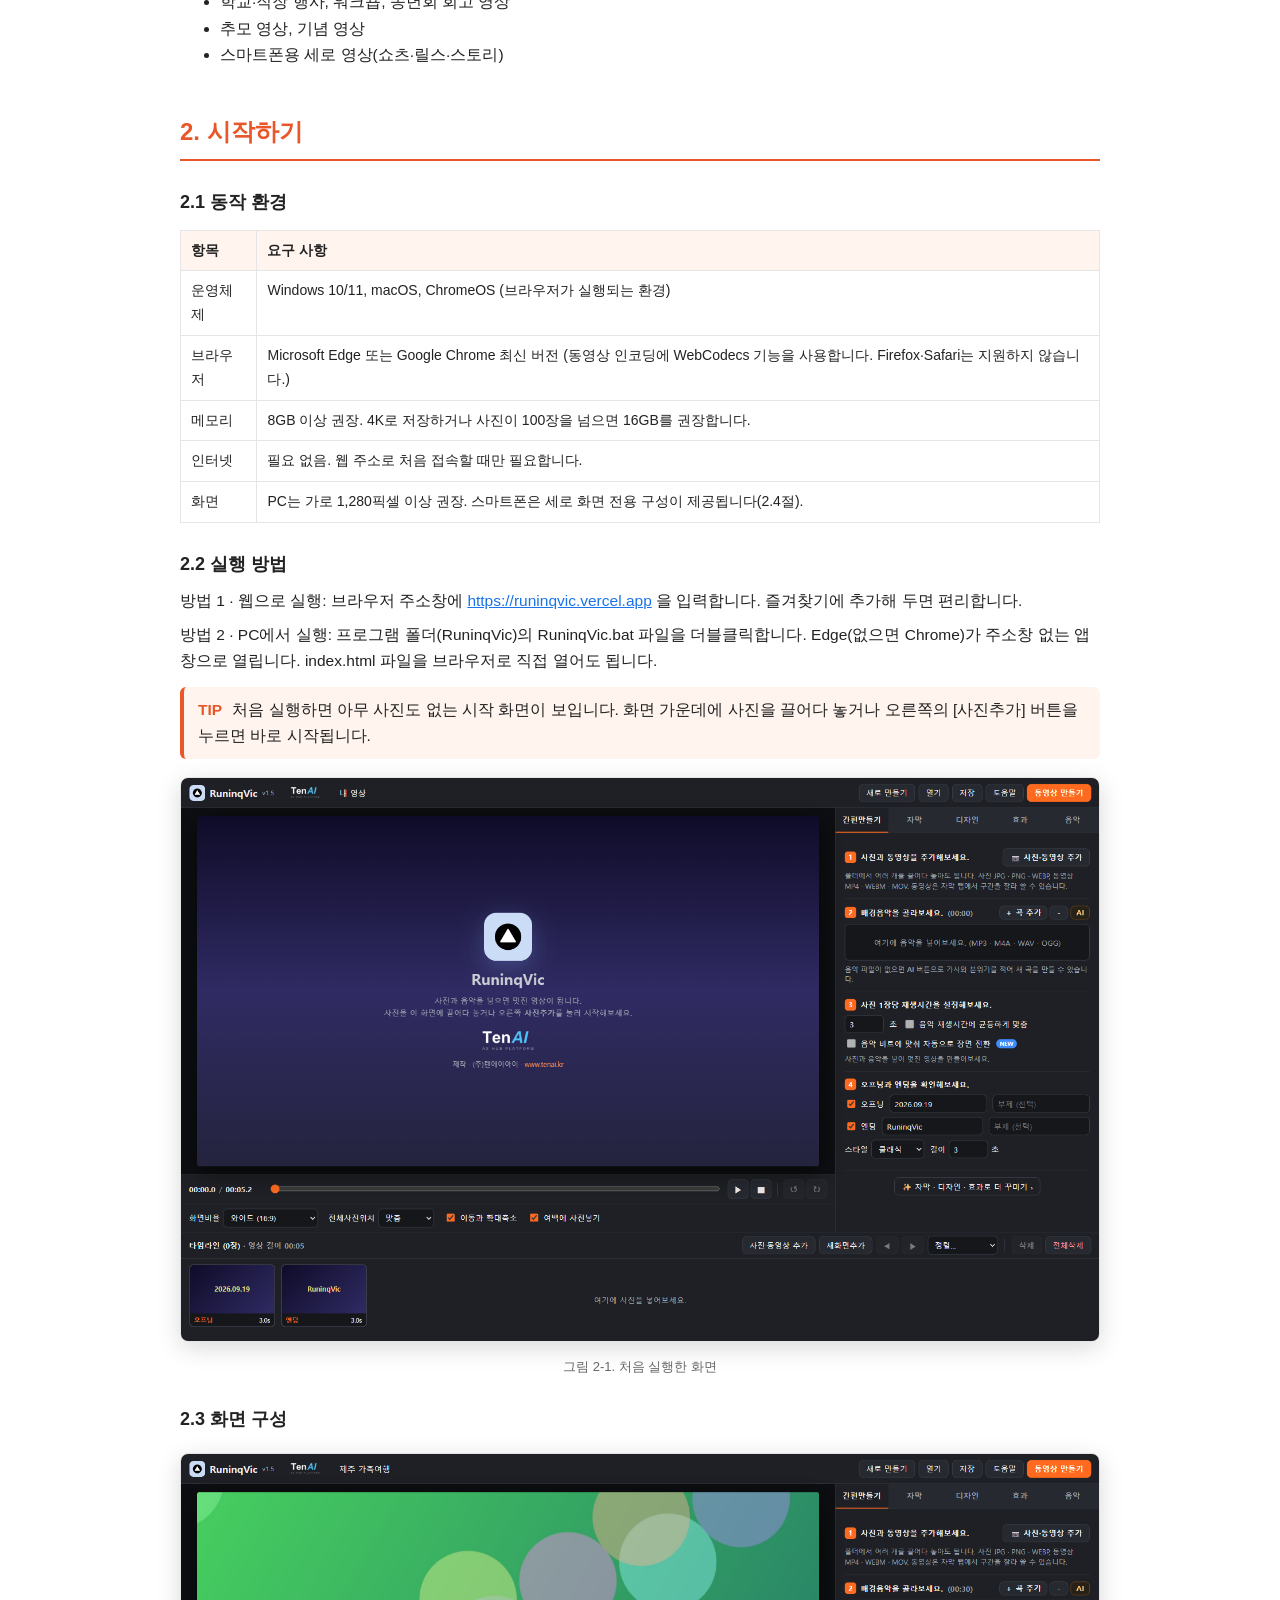
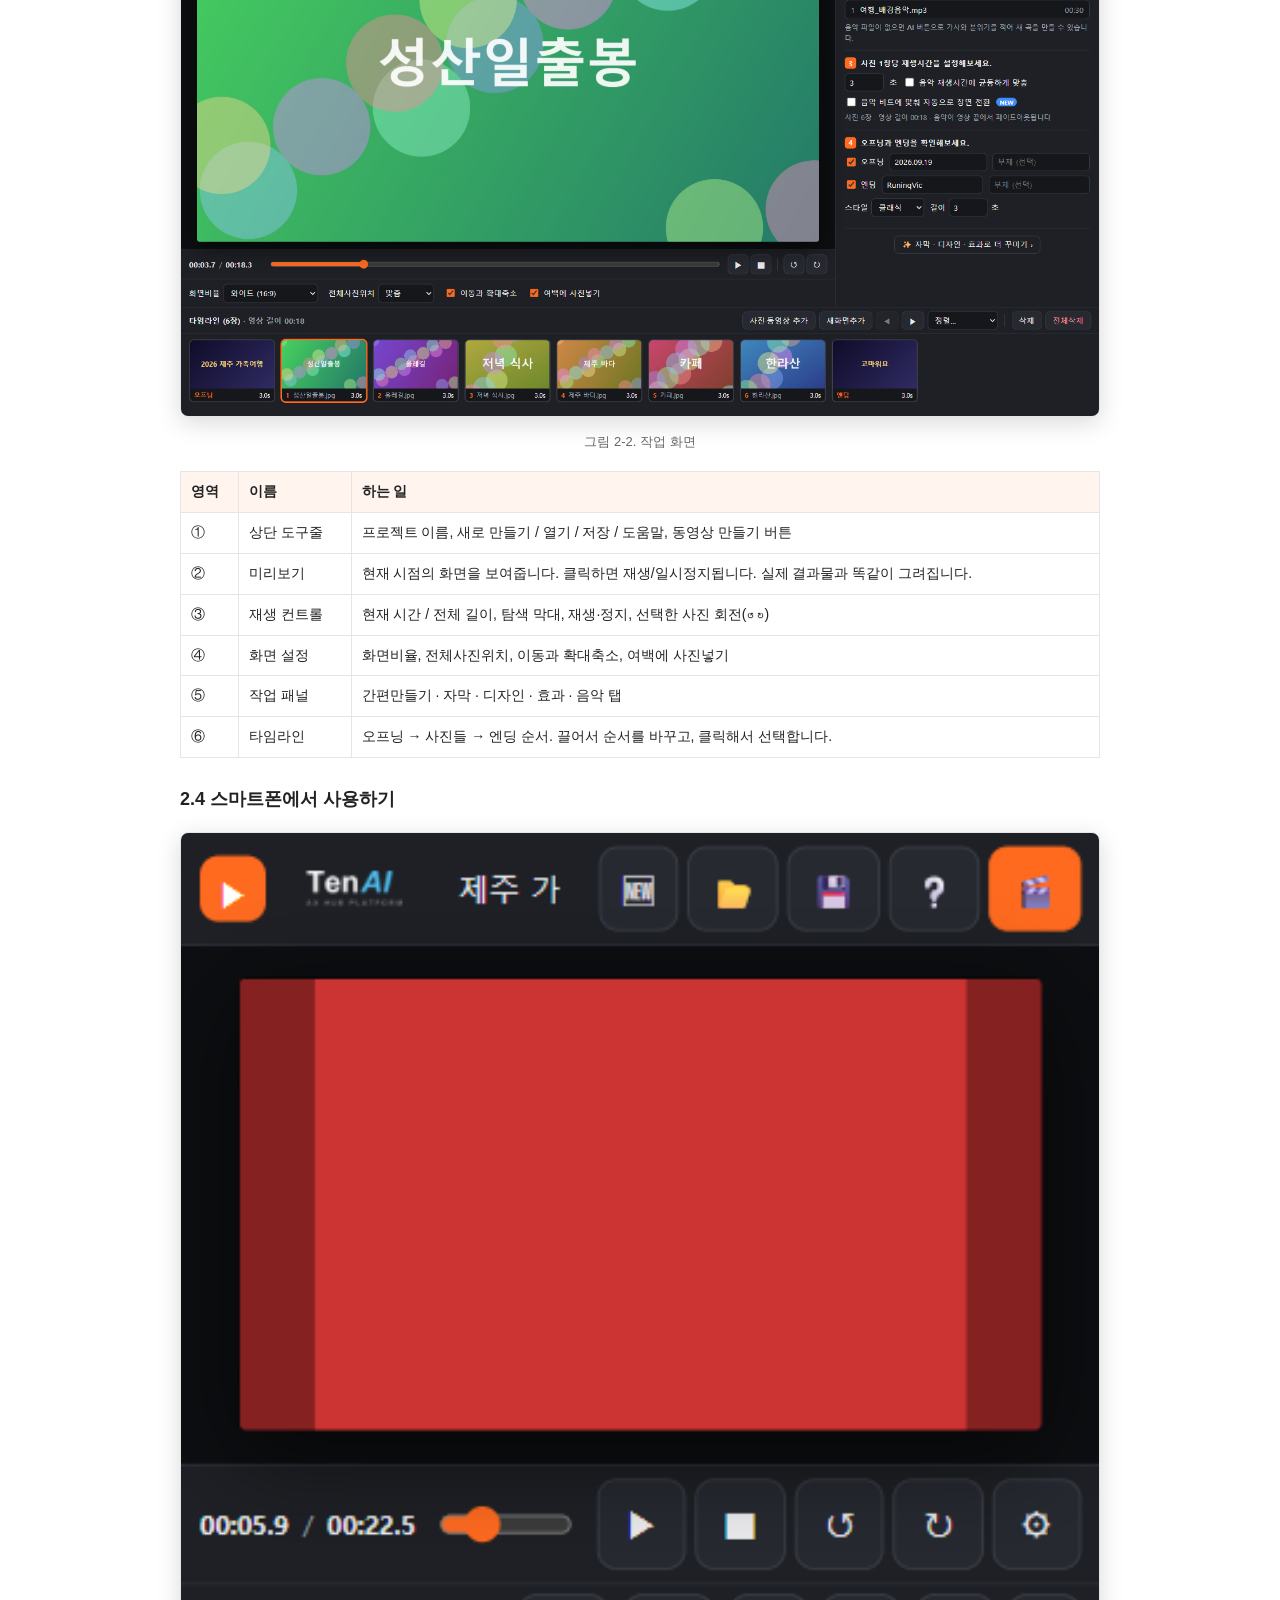
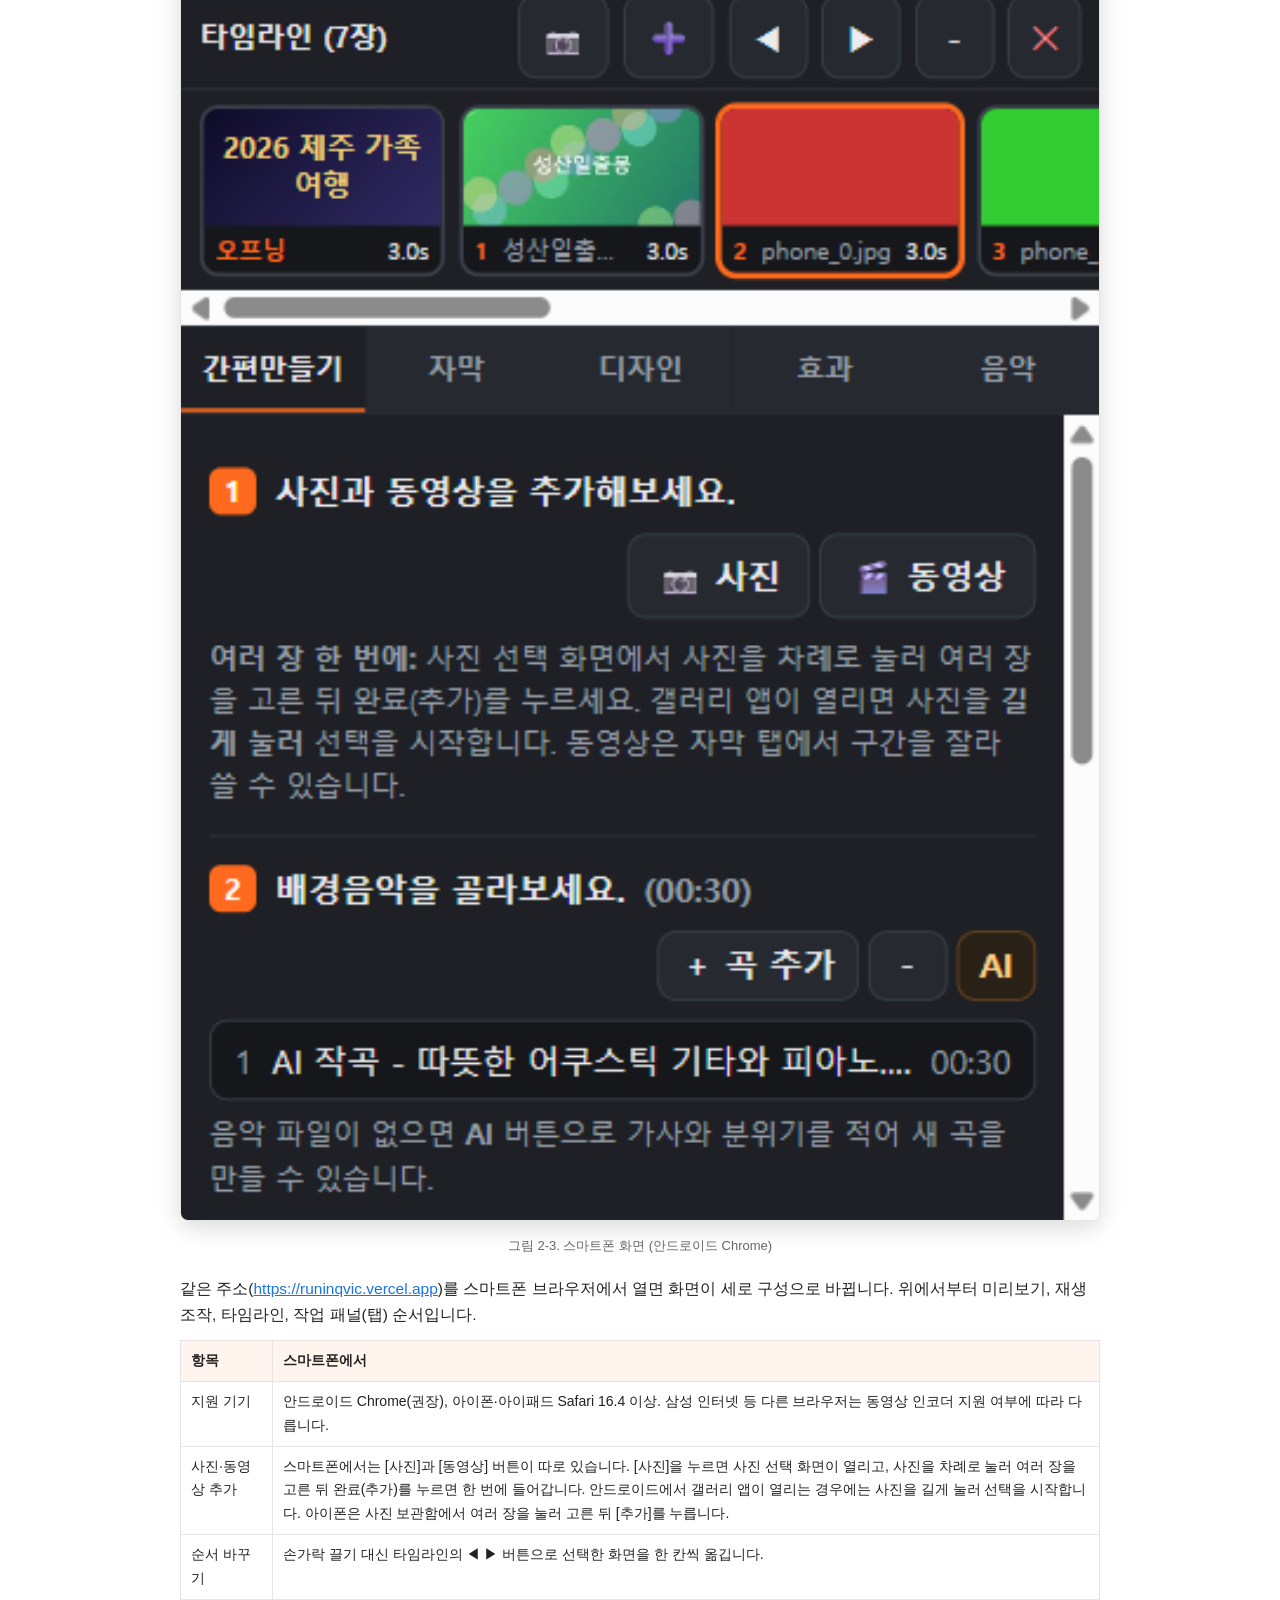
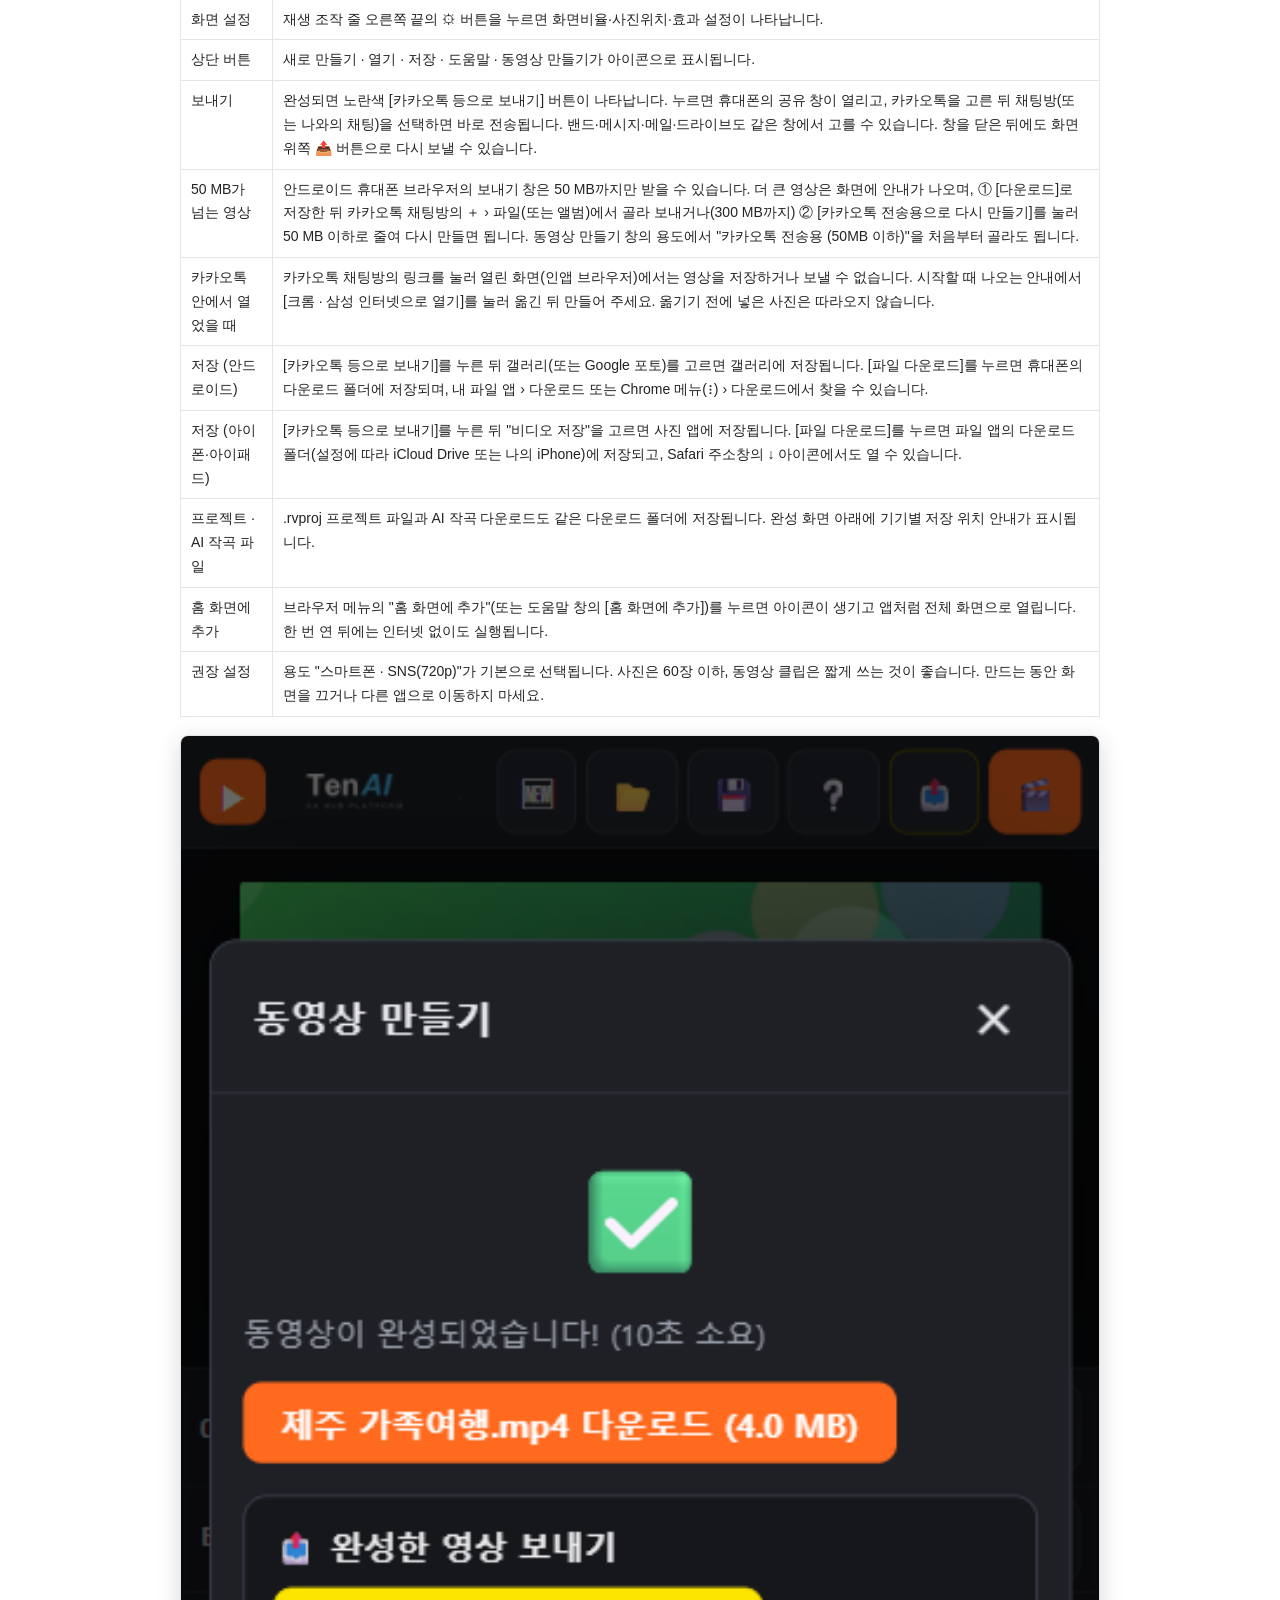
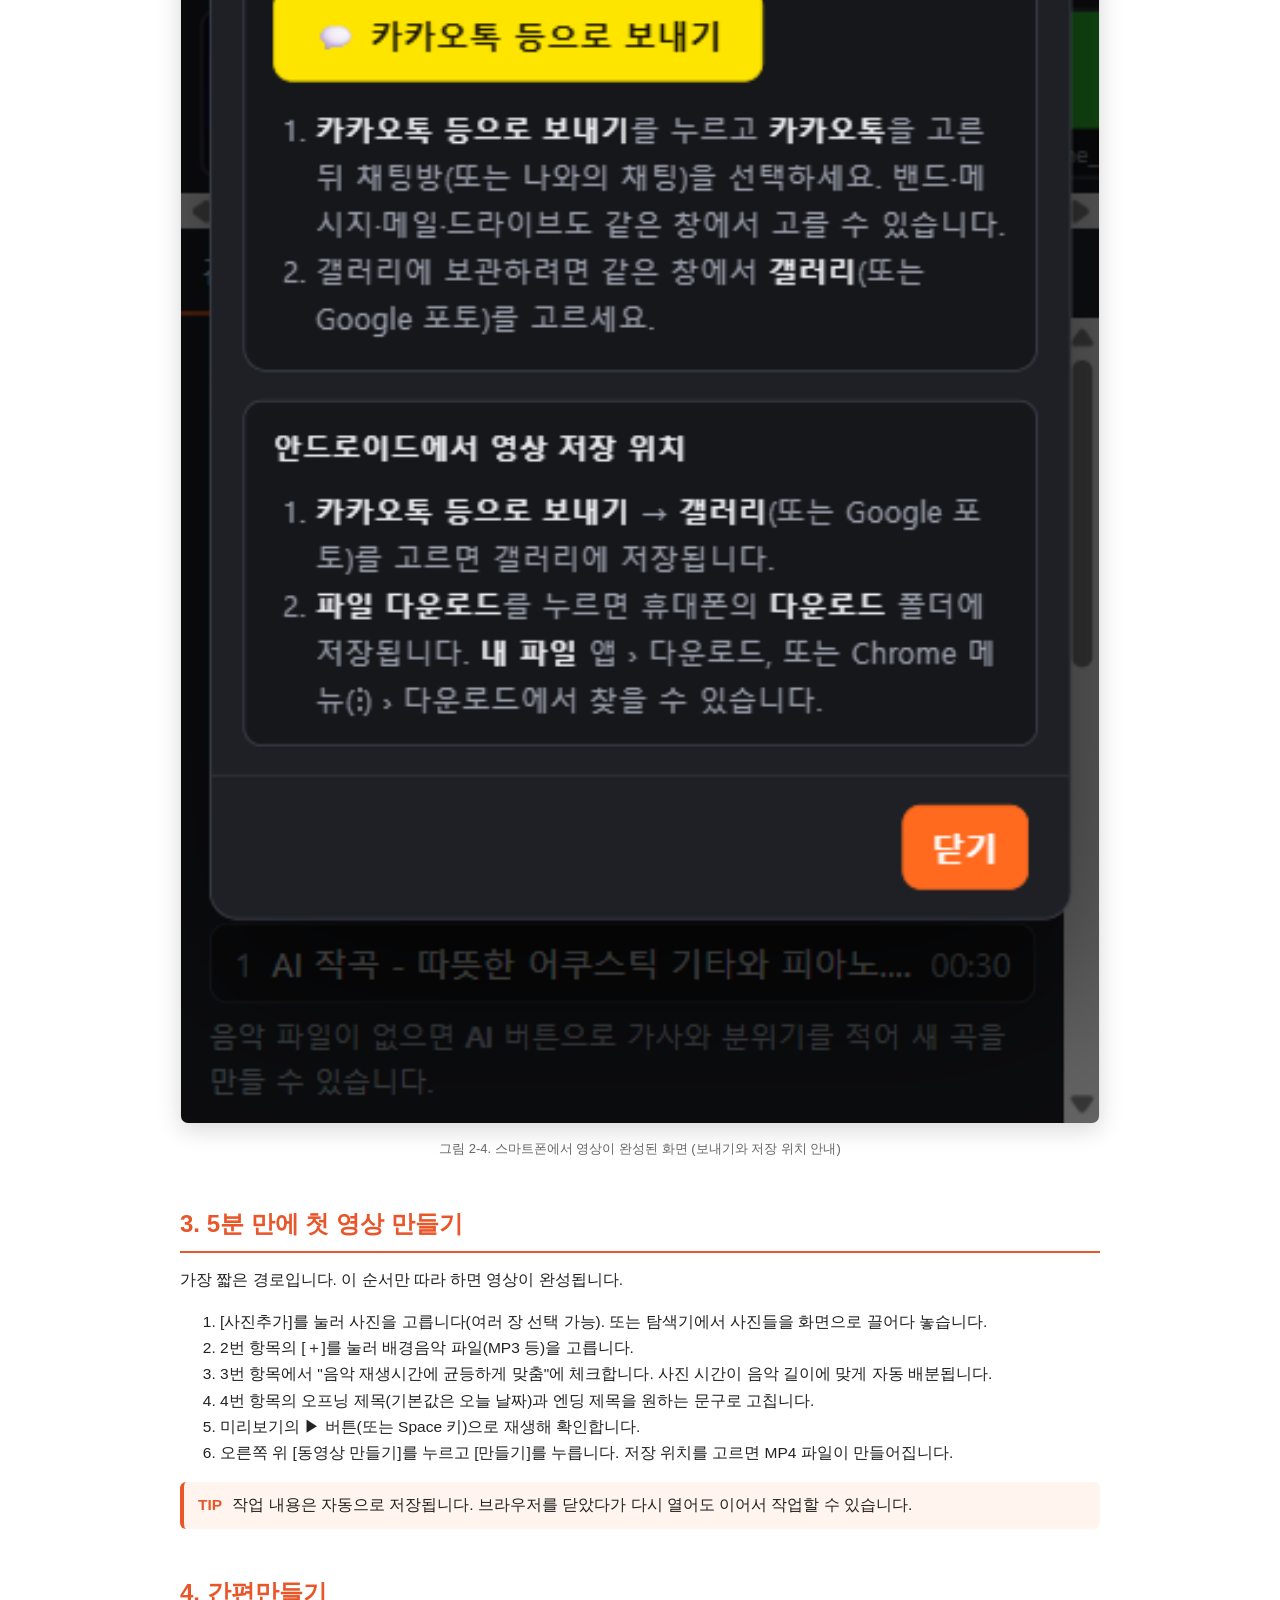
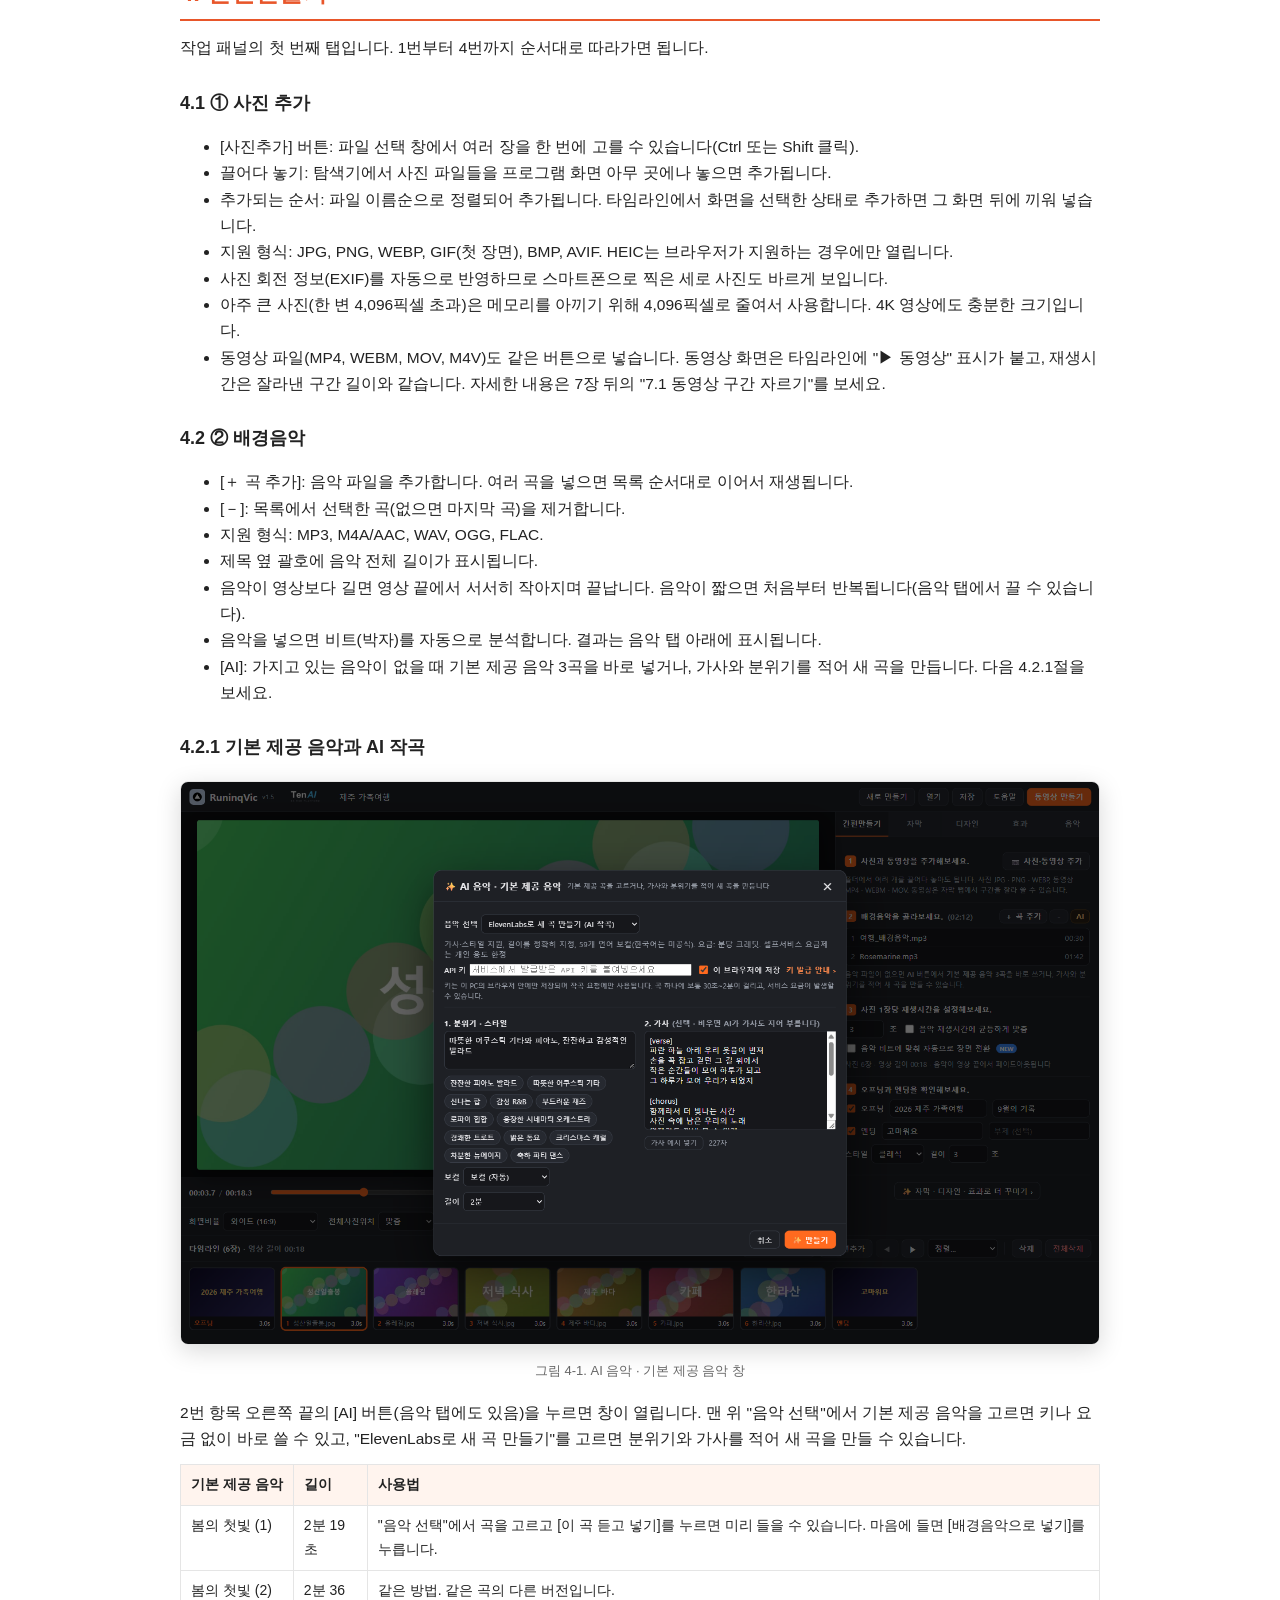
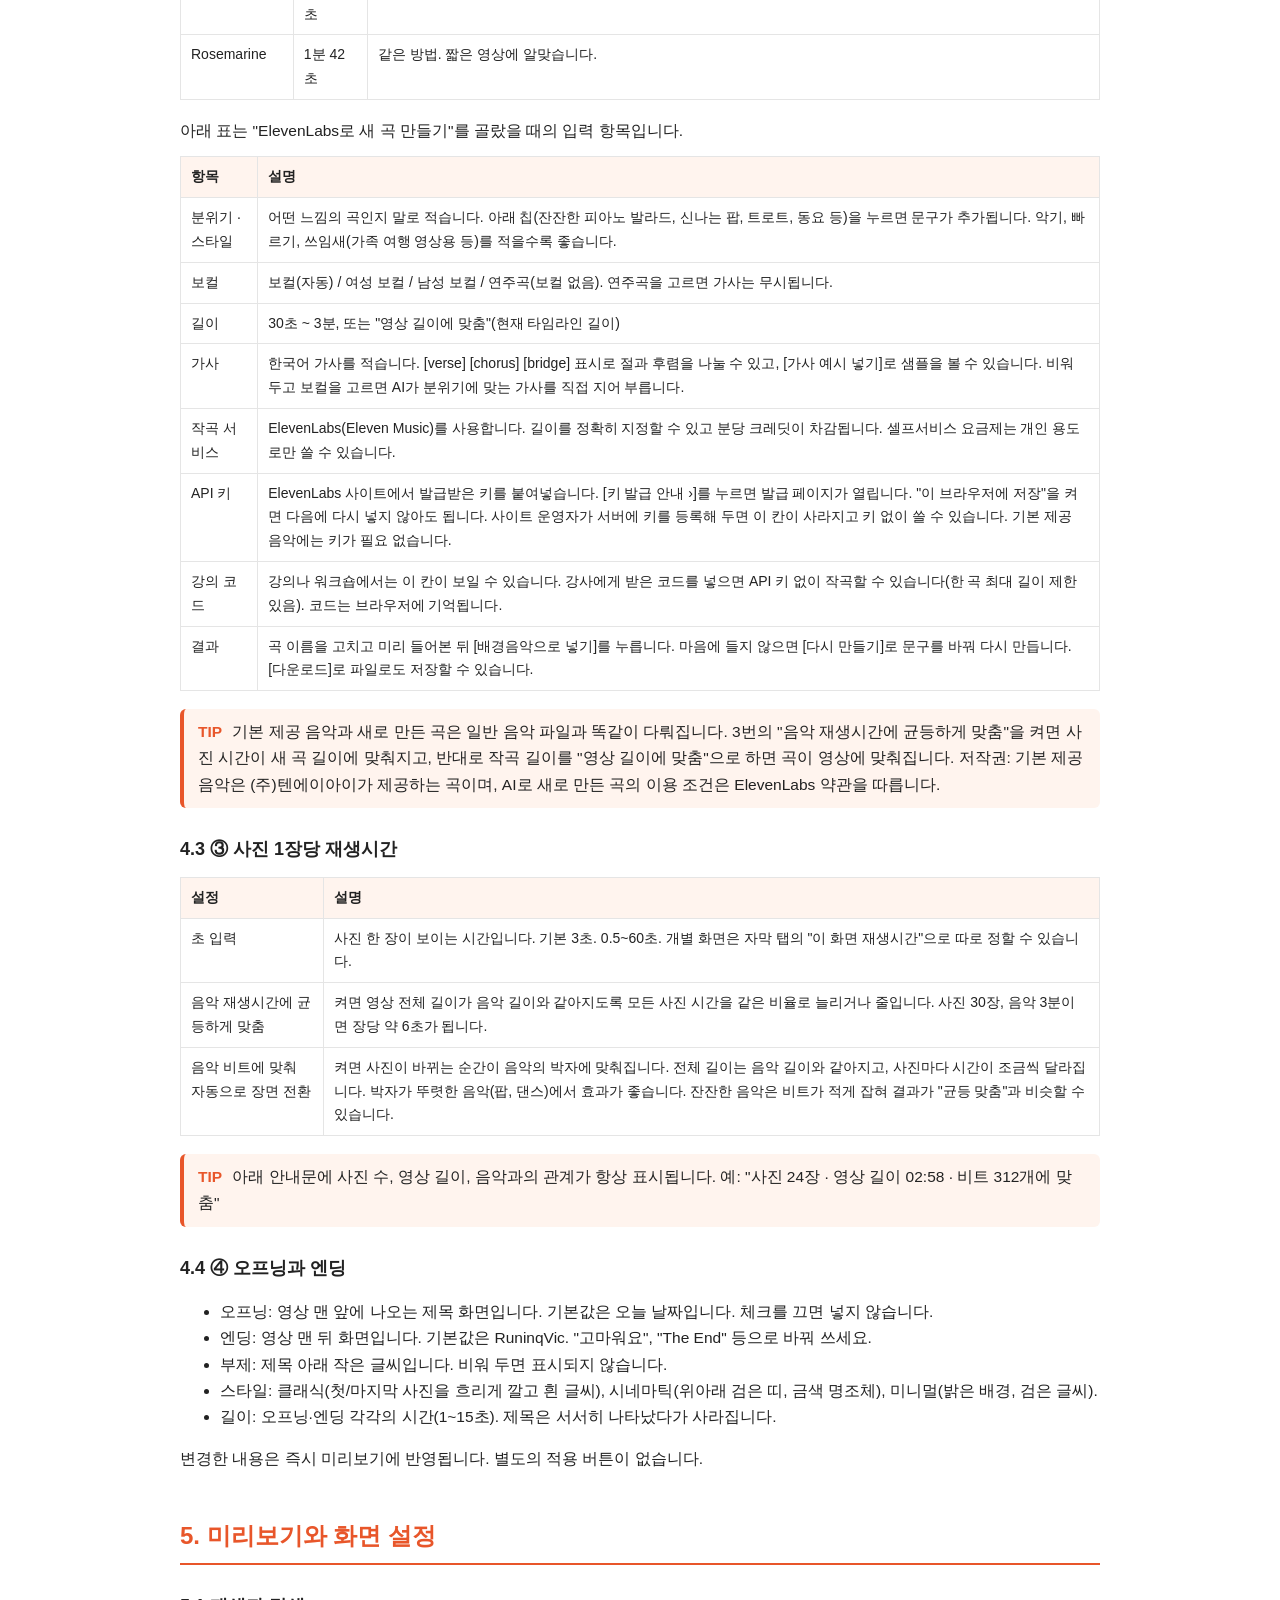
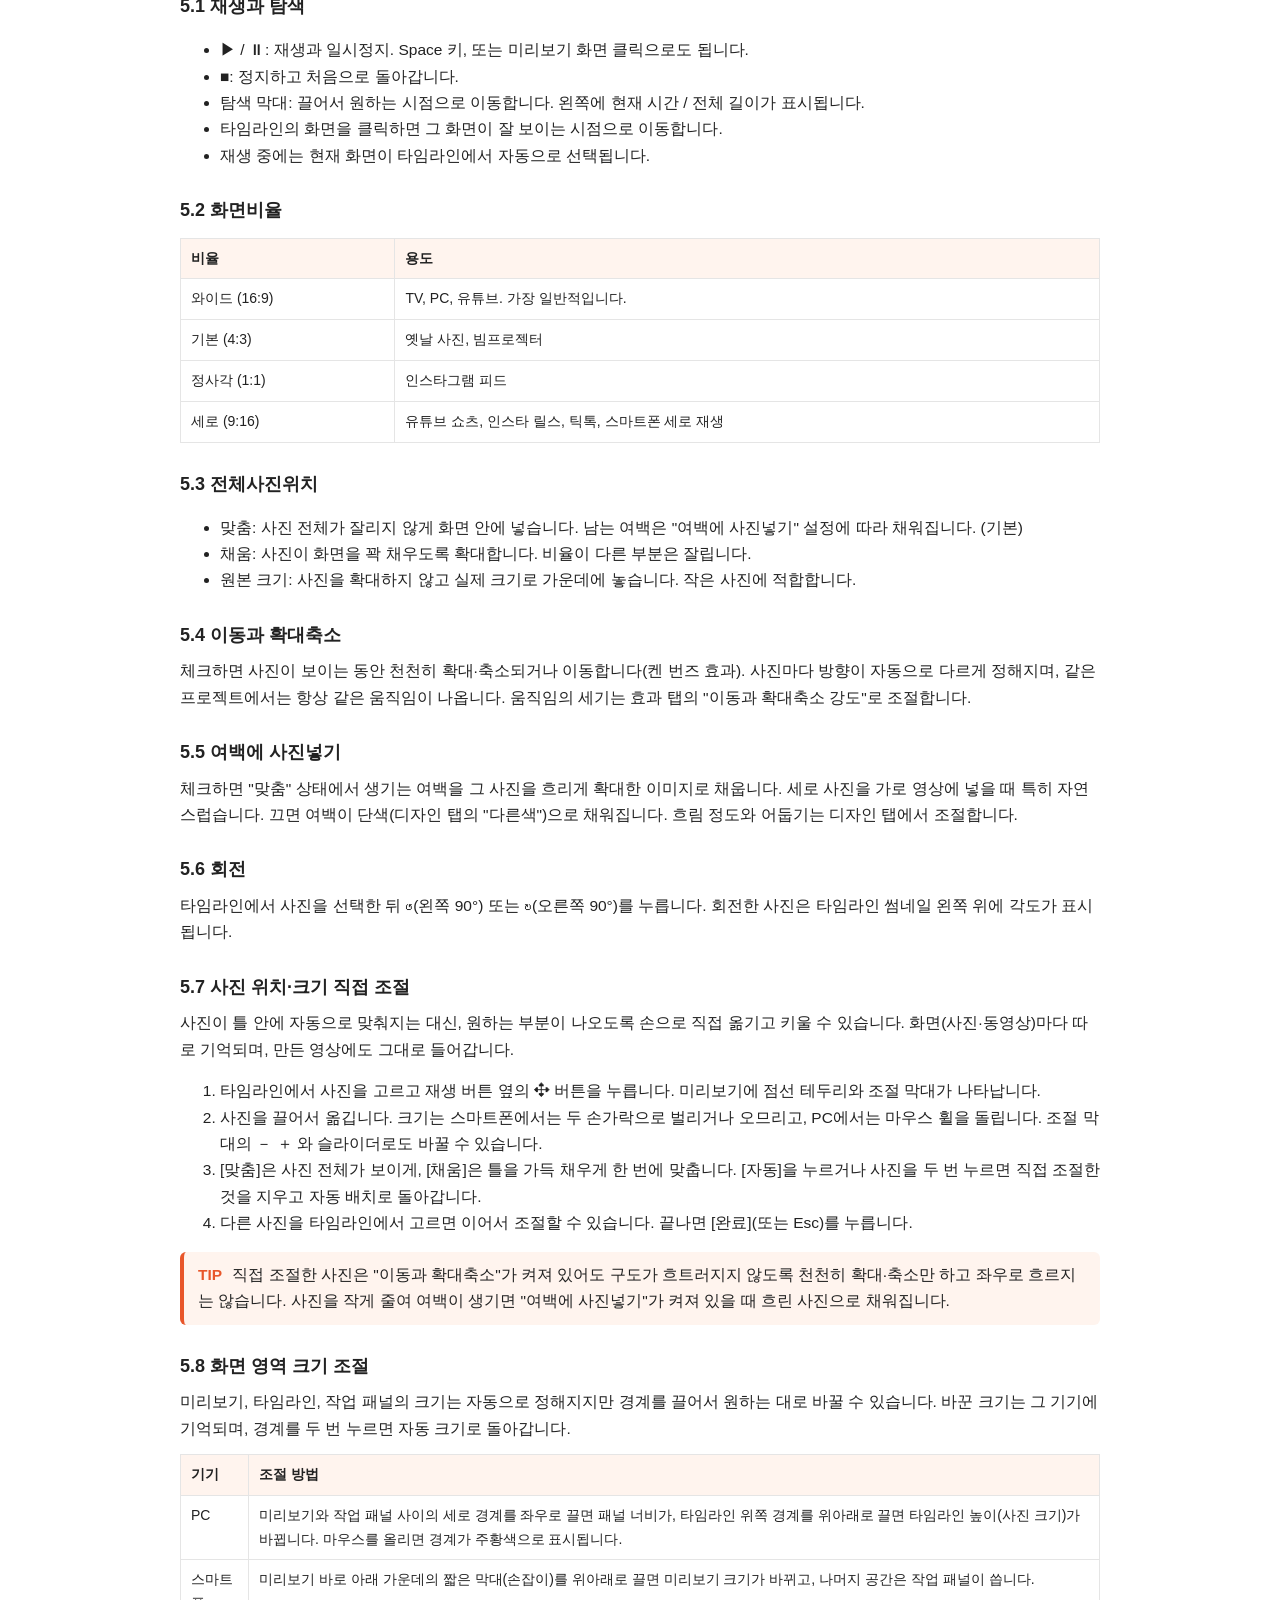
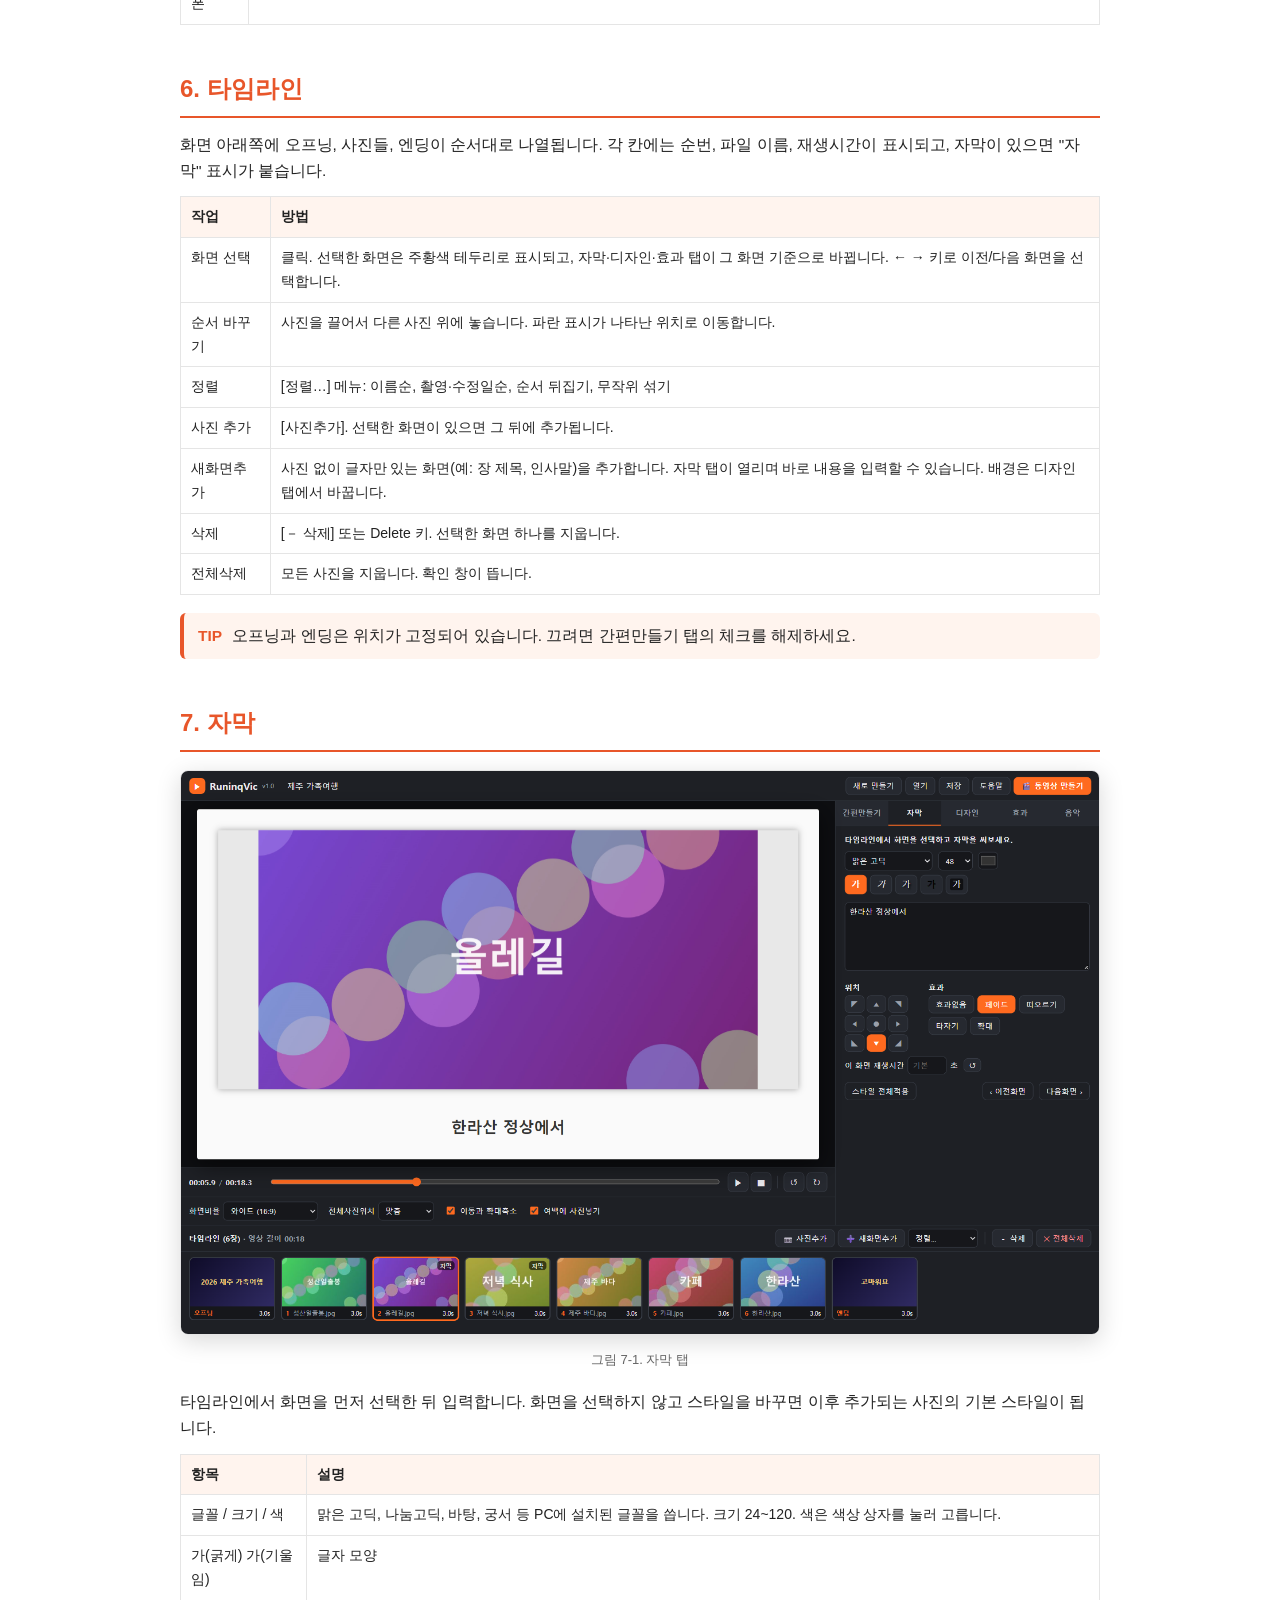
==== commit 3533334c: "v1.7.0: hand placement of photos (drag, pinch, wheel on the preview; per slide, used by export) and " ====
--- a/manual.html
+++ b/manual.html
@@ -78,7 +78,14 @@
 <h3 id="5.5">5.5 여백에 사진넣기</h3>
 <p>체크하면 "맞춤" 상태에서 생기는 여백을 그 사진을 흐리게 확대한 이미지로 채웁니다. 세로 사진을 가로 영상에 넣을 때 특히 자연스럽습니다. 끄면 여백이 단색(디자인 탭의 "다른색")으로 채워집니다. 흐림 정도와 어둡기는 디자인 탭에서 조절합니다.</p>
 <h3 id="5.6">5.6 회전</h3>
-<p>타임라인에서 사진을 선택한 뒤 ↺(왼쪽 90°) 또는 ↻(오른쪽 90°)를 누릅니다. 회전한 사진은 타임라인 썸네일 왼쪽 위에 각도가 표시됩니다.</p></section>
+<p>타임라인에서 사진을 선택한 뒤 ↺(왼쪽 90°) 또는 ↻(오른쪽 90°)를 누릅니다. 회전한 사진은 타임라인 썸네일 왼쪽 위에 각도가 표시됩니다.</p>
+<h3 id="5.7">5.7 사진 위치·크기 직접 조절</h3>
+<p>사진이 틀 안에 자동으로 맞춰지는 대신, 원하는 부분이 나오도록 손으로 직접 옮기고 키울 수 있습니다. 화면(사진·동영상)마다 따로 기억되며, 만든 영상에도 그대로 들어갑니다.</p>
+<ol><li>타임라인에서 사진을 고르고 재생 버튼 옆의 ✥ 버튼을 누릅니다. 미리보기에 점선 테두리와 조절 막대가 나타납니다.</li><li>사진을 끌어서 옮깁니다. 크기는 스마트폰에서는 두 손가락으로 벌리거나 오므리고, PC에서는 마우스 휠을 돌립니다. 조절 막대의 － ＋ 와 슬라이더로도 바꿀 수 있습니다.</li><li>[맞춤]은 사진 전체가 보이게, [채움]은 틀을 가득 채우게 한 번에 맞춥니다. [자동]을 누르거나 사진을 두 번 누르면 직접 조절한 것을 지우고 자동 배치로 돌아갑니다.</li><li>다른 사진을 타임라인에서 고르면 이어서 조절할 수 있습니다. 끝나면 [완료](또는 Esc)를 누릅니다.</li></ol>
+<div class="tip"><b>TIP</b> 직접 조절한 사진은 "이동과 확대축소"가 켜져 있어도 구도가 흐트러지지 않도록 천천히 확대·축소만 하고 좌우로 흐르지는 않습니다. 사진을 작게 줄여 여백이 생기면 "여백에 사진넣기"가 켜져 있을 때 흐린 사진으로 채워집니다.</div>
+<h3 id="5.8">5.8 화면 영역 크기 조절</h3>
+<p>미리보기, 타임라인, 작업 패널의 크기는 자동으로 정해지지만 경계를 끌어서 원하는 대로 바꿀 수 있습니다. 바꾼 크기는 그 기기에 기억되며, 경계를 두 번 누르면 자동 크기로 돌아갑니다.</p>
+<table><thead><tr><th>기기</th><th>조절 방법</th></tr></thead><tbody><tr><td>PC</td><td>미리보기와 작업 패널 사이의 세로 경계를 좌우로 끌면 패널 너비가, 타임라인 위쪽 경계를 위아래로 끌면 타임라인 높이(사진 크기)가 바뀝니다. 마우스를 올리면 경계가 주황색으로 표시됩니다.</td></tr><tr><td>스마트폰</td><td>미리보기 바로 아래 가운데의 짧은 막대(손잡이)를 위아래로 끌면 미리보기 크기가 바뀌고, 나머지 공간은 작업 패널이 씁니다.</td></tr></tbody></table></section>
 <section id="s5"><h2>6. 타임라인</h2><p>화면 아래쪽에 오프닝, 사진들, 엔딩이 순서대로 나열됩니다. 각 칸에는 순번, 파일 이름, 재생시간이 표시되고, 자막이 있으면 "자막" 표시가 붙습니다.</p>
 <table><thead><tr><th>작업</th><th>방법</th></tr></thead><tbody><tr><td>화면 선택</td><td>클릭. 선택한 화면은 주황색 테두리로 표시되고, 자막·디자인·효과 탭이 그 화면 기준으로 바뀝니다. ← → 키로 이전/다음 화면을 선택합니다.</td></tr><tr><td>순서 바꾸기</td><td>사진을 끌어서 다른 사진 위에 놓습니다. 파란 표시가 나타난 위치로 이동합니다.</td></tr><tr><td>정렬</td><td>[정렬…] 메뉴: 이름순, 촬영·수정일순, 순서 뒤집기, 무작위 섞기</td></tr><tr><td>사진 추가</td><td>[사진추가]. 선택한 화면이 있으면 그 뒤에 추가됩니다.</td></tr><tr><td>새화면추가</td><td>사진 없이 글자만 있는 화면(예: 장 제목, 인사말)을 추가합니다. 자막 탭이 열리며 바로 내용을 입력할 수 있습니다. 배경은 디자인 탭에서 바꿉니다.</td></tr><tr><td>삭제</td><td>[－ 삭제] 또는 Delete 키. 선택한 화면 하나를 지웁니다.</td></tr><tr><td>전체삭제</td><td>모든 사진을 지웁니다. 확인 창이 뜹니다.</td></tr></tbody></table>
 <div class="tip"><b>TIP</b> 오프닝과 엔딩은 위치가 고정되어 있습니다. 끄려면 간편만들기 탭의 체크를 해제하세요.</div></section>
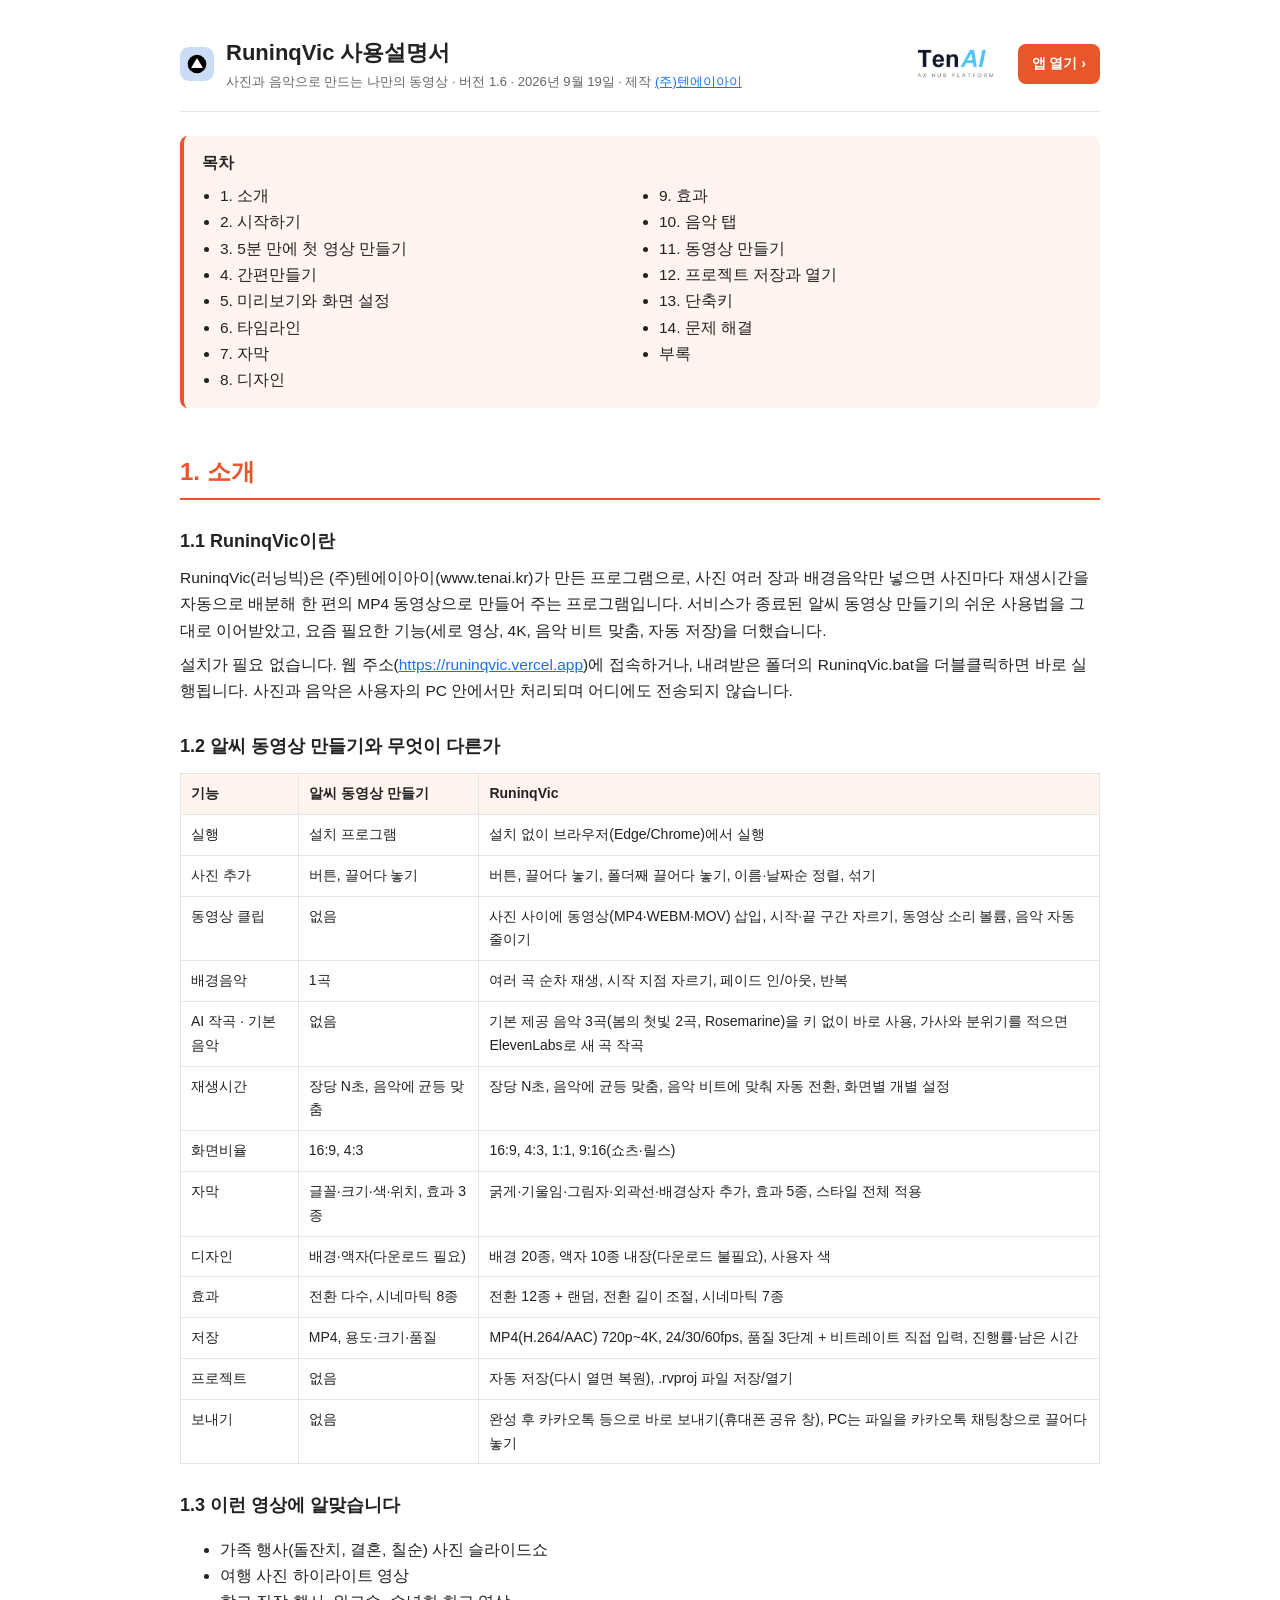
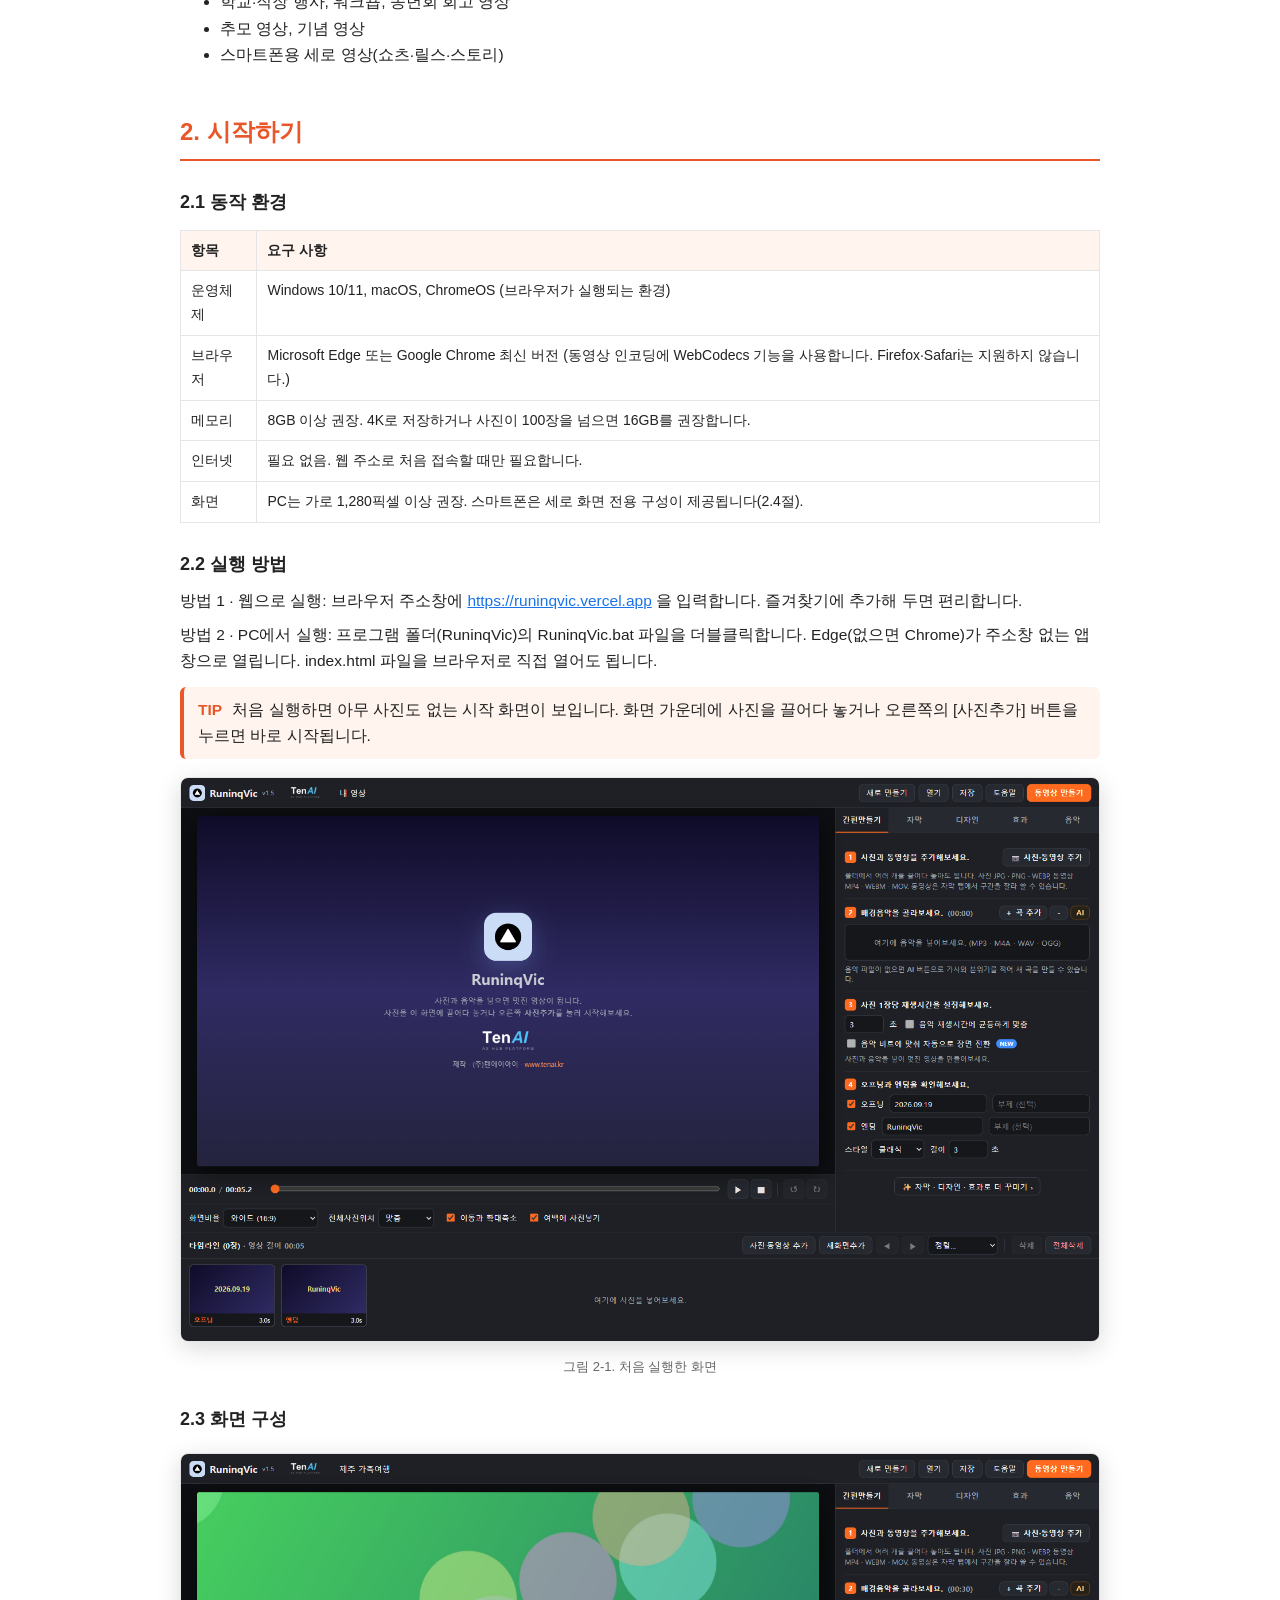
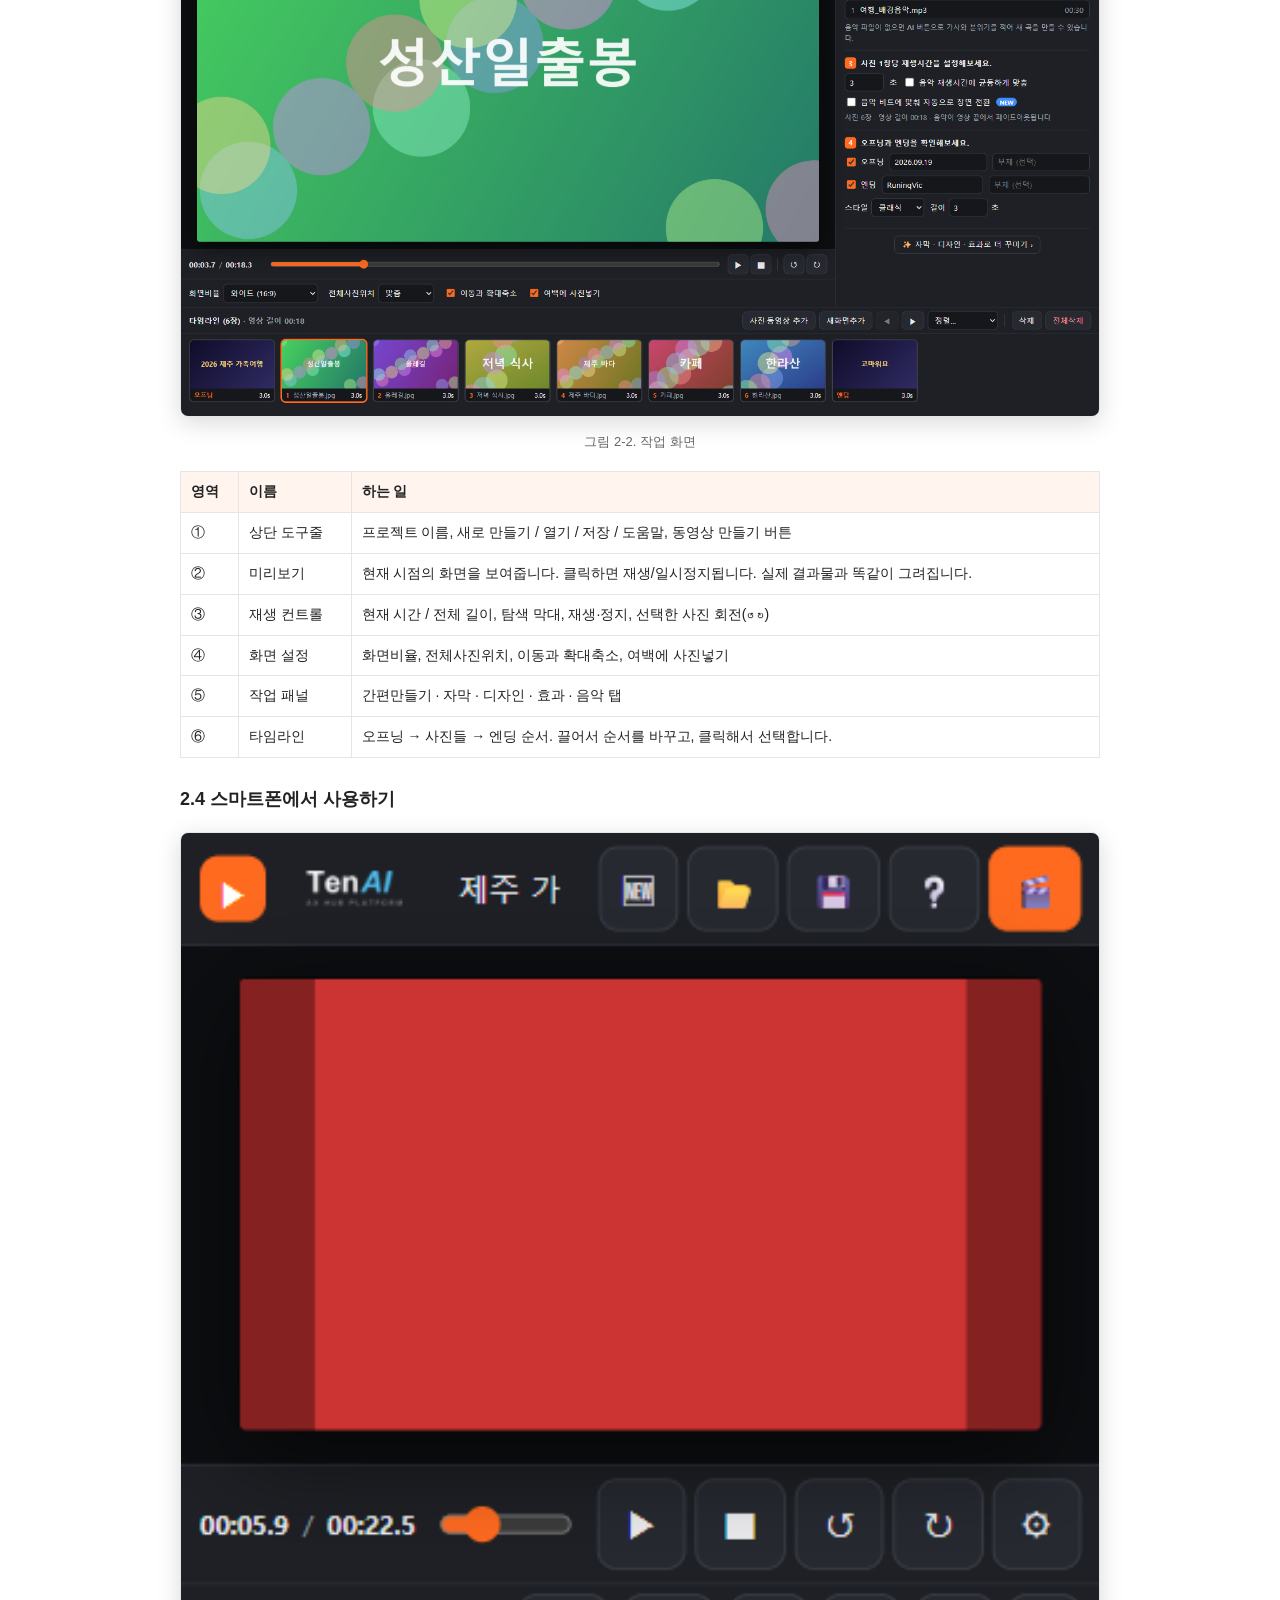
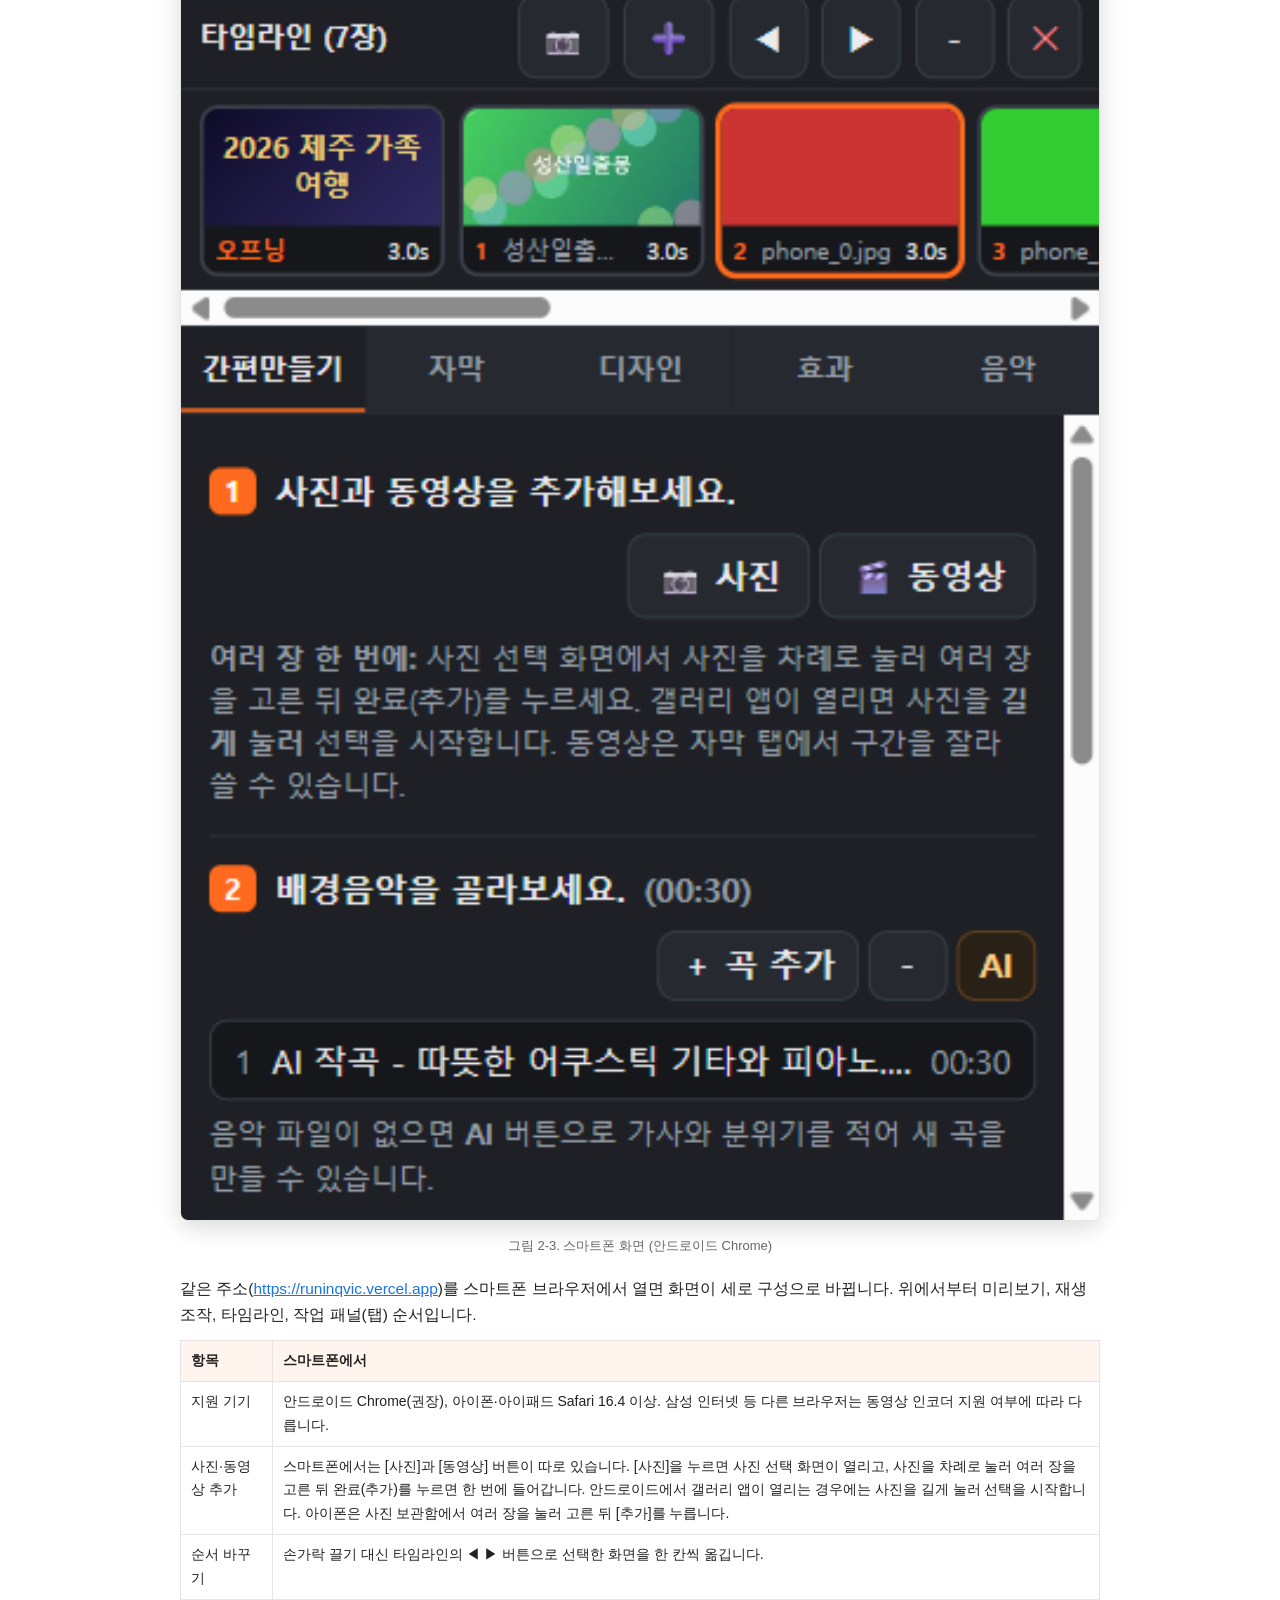
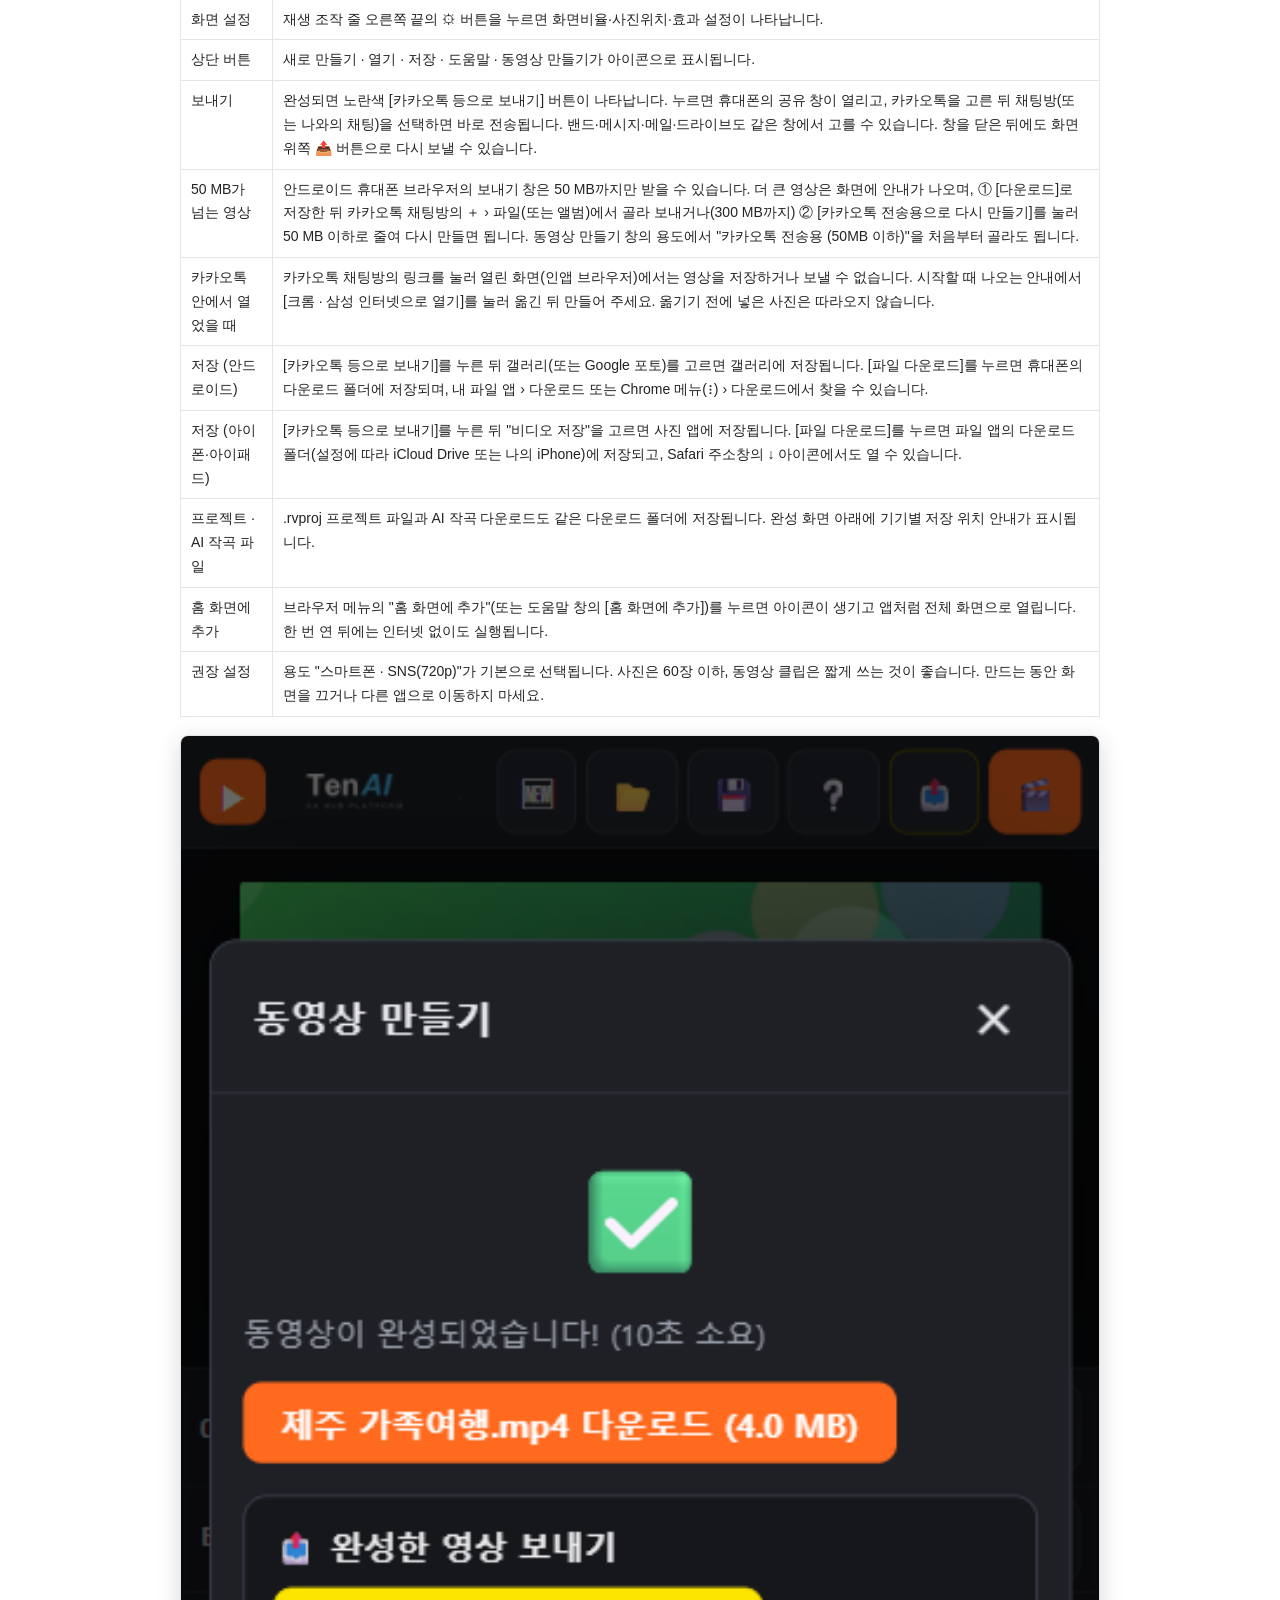
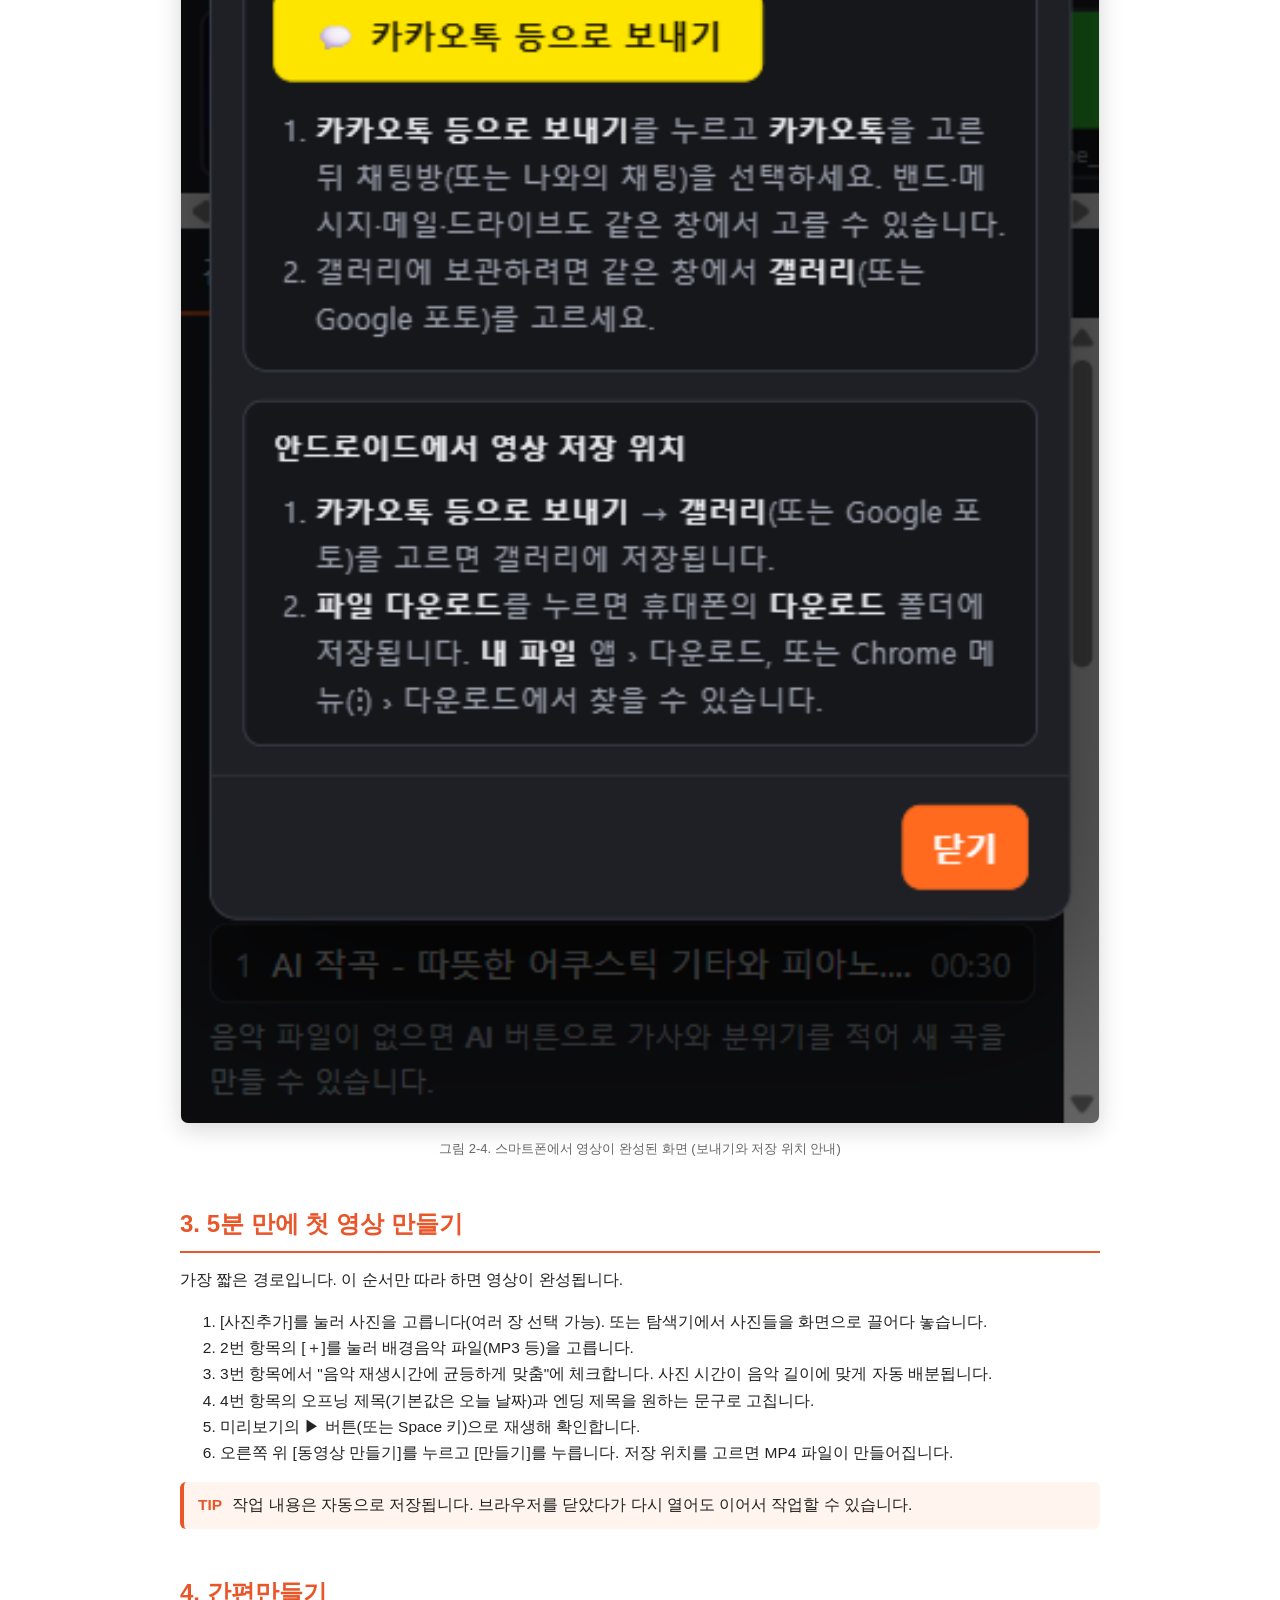
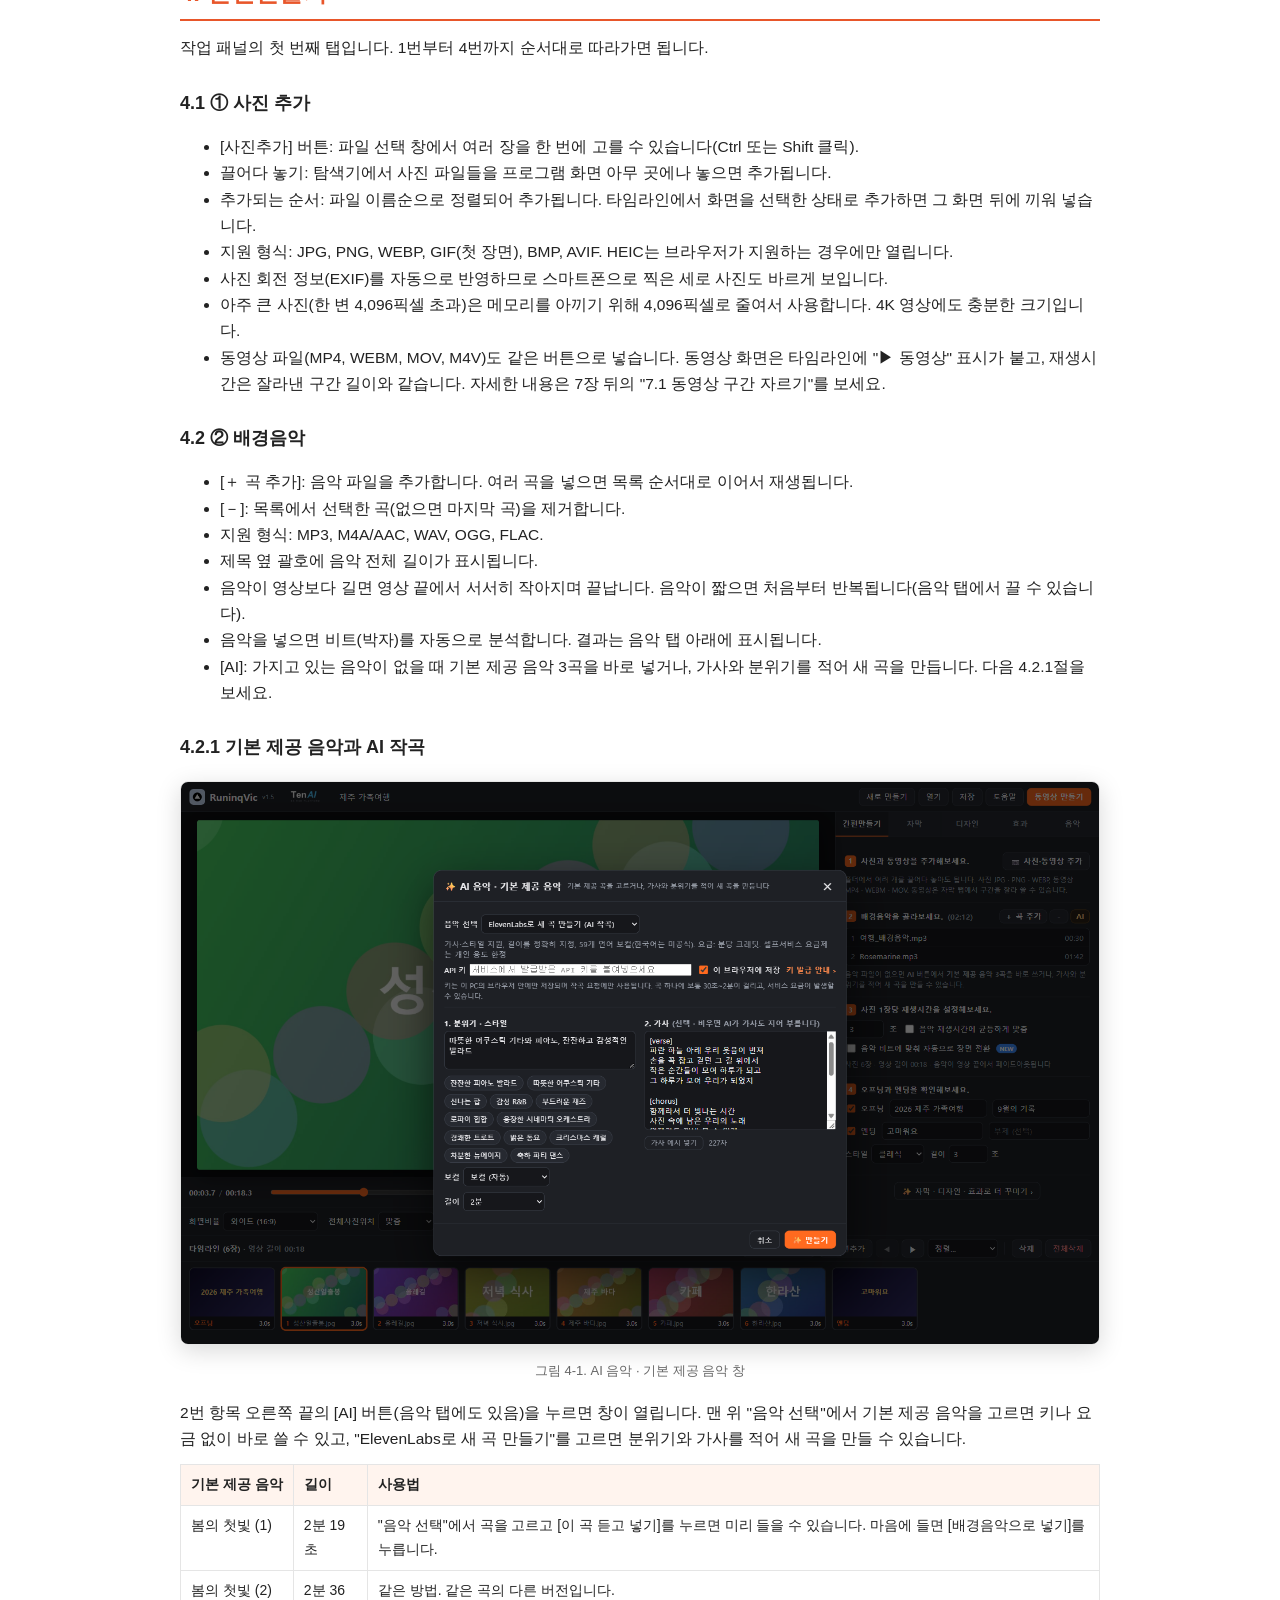
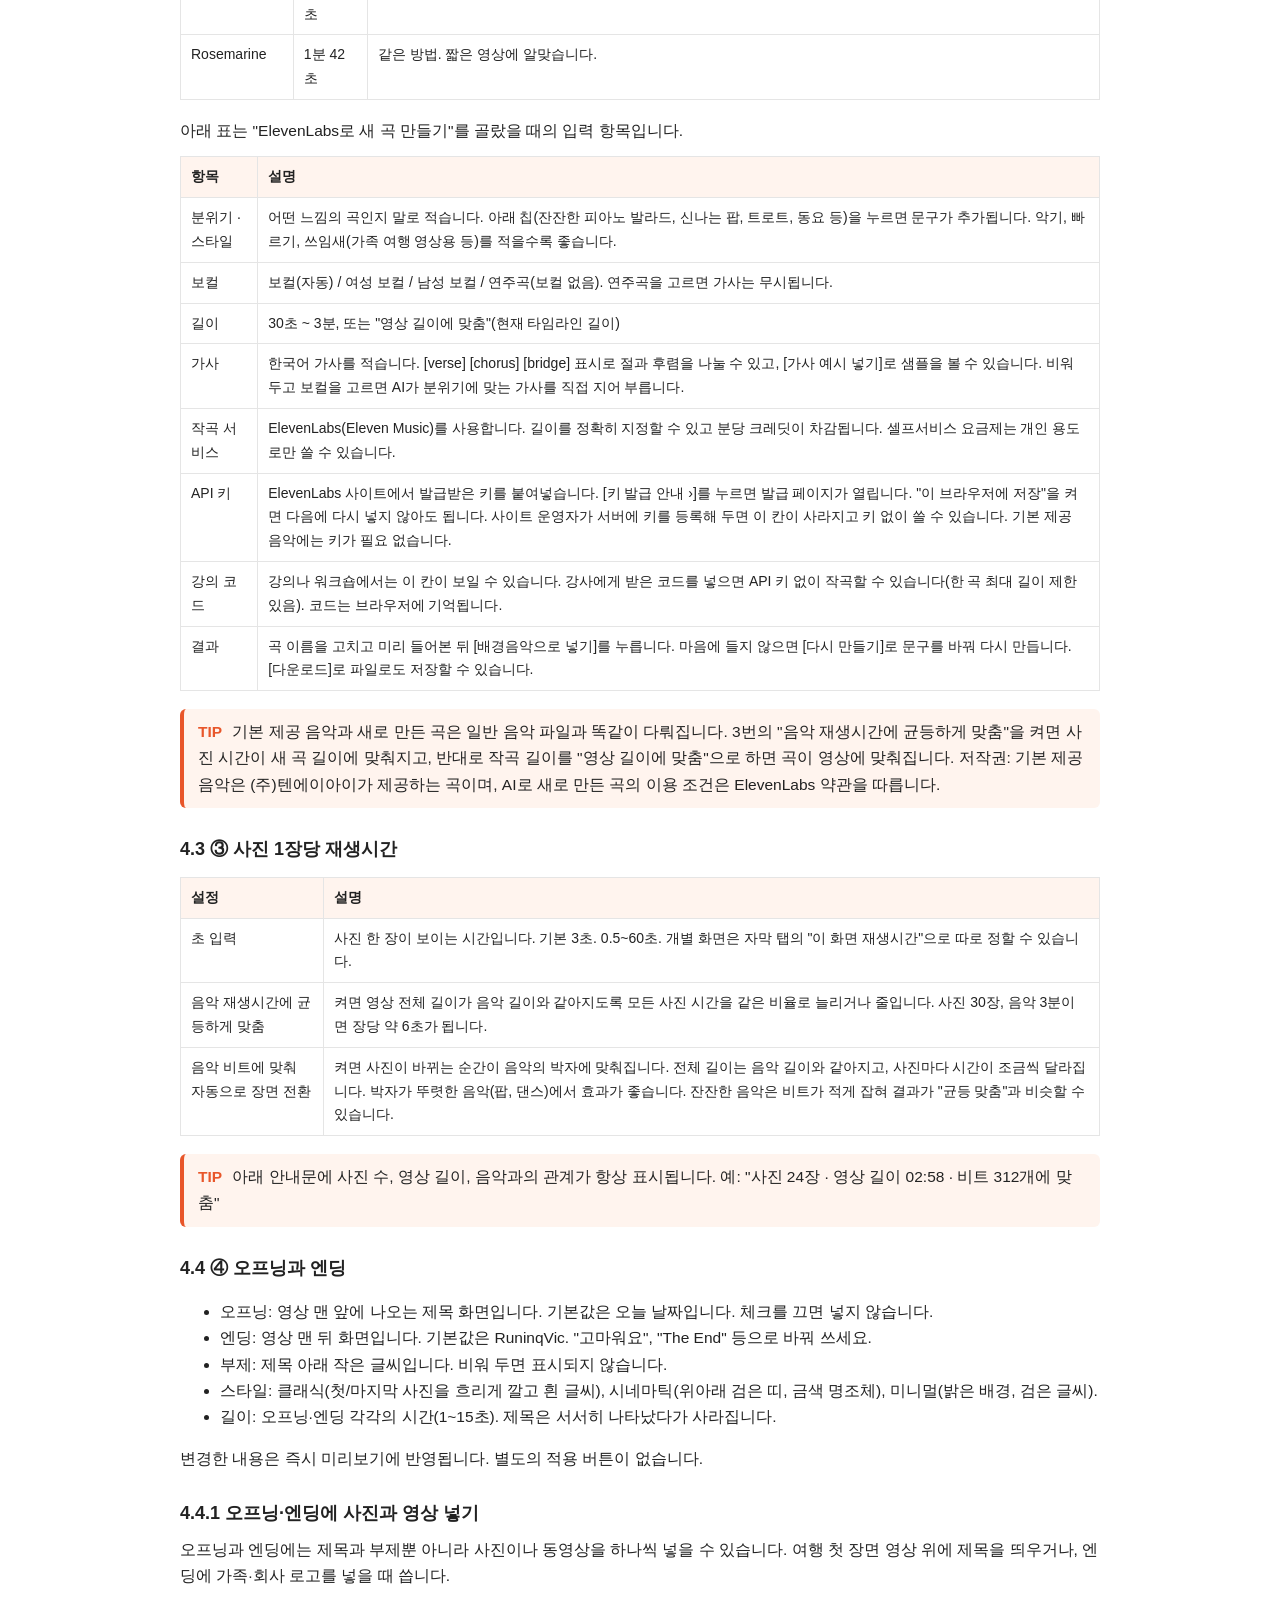
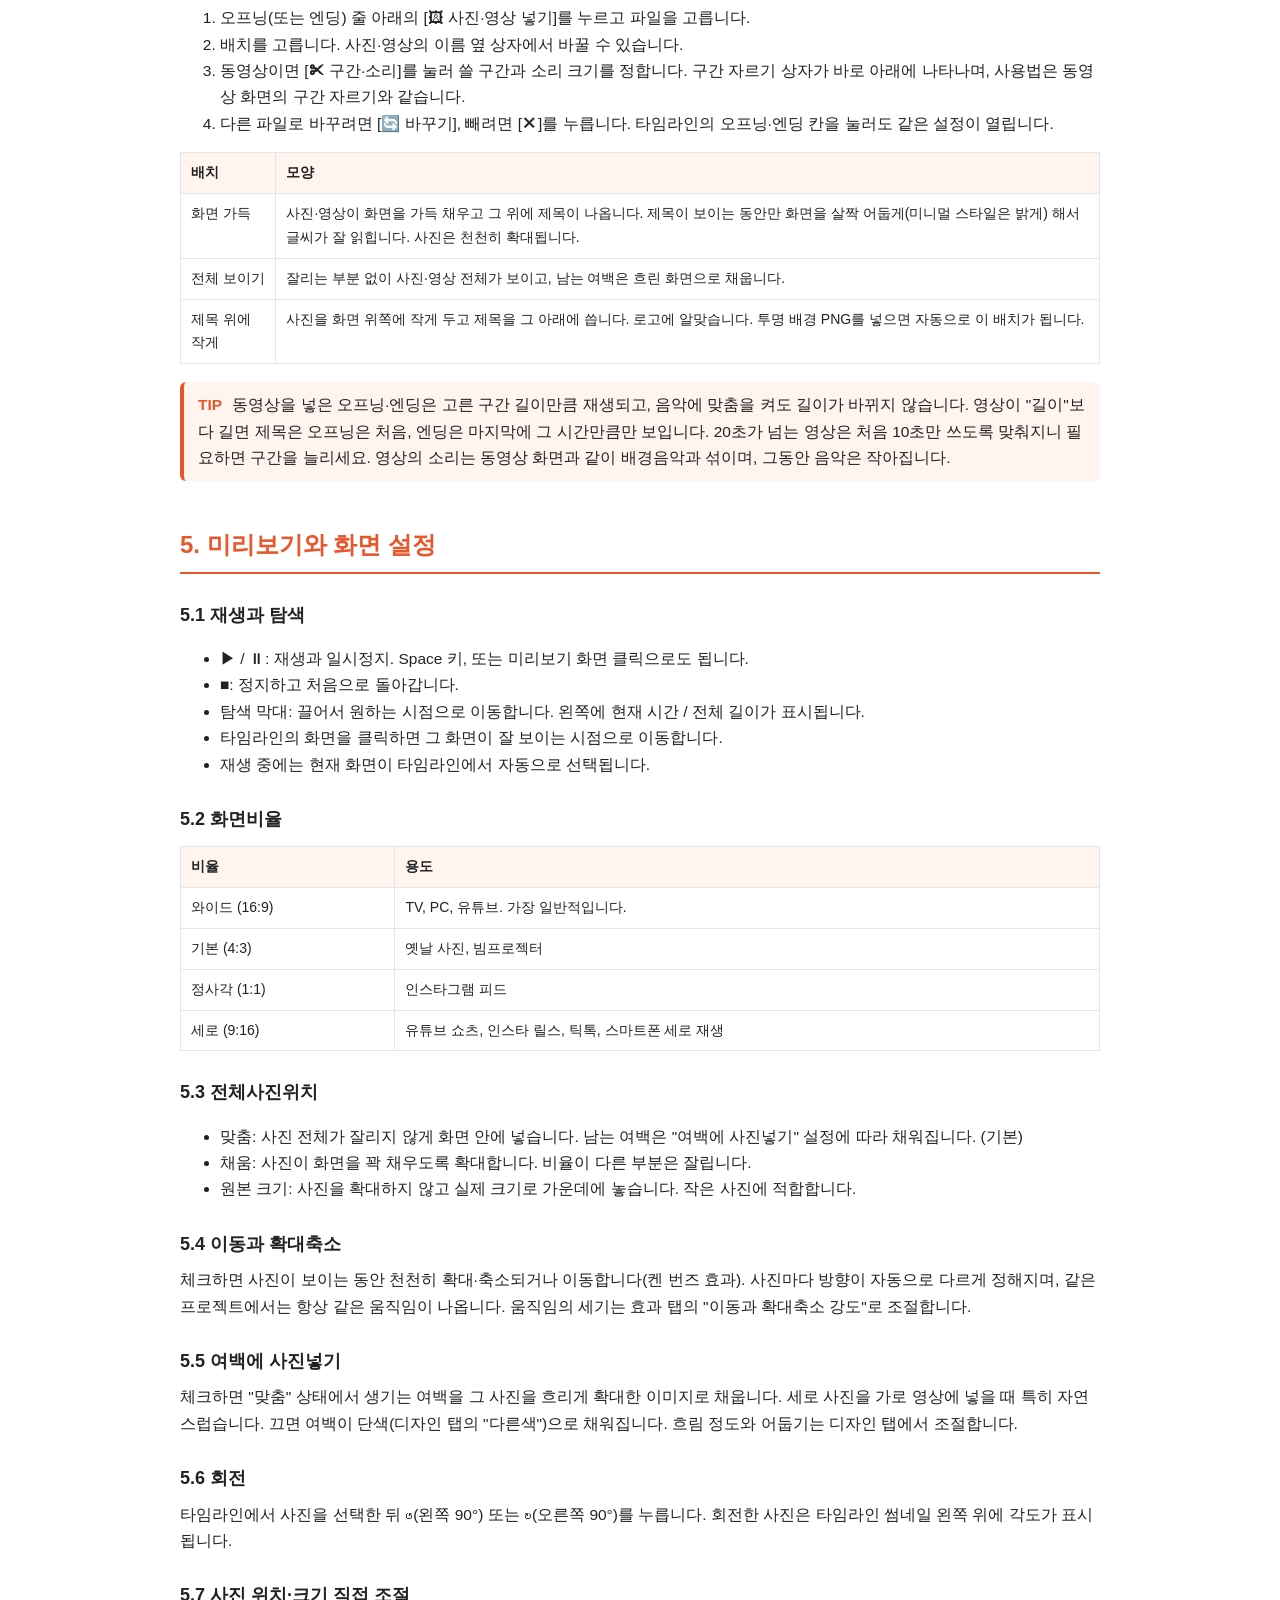
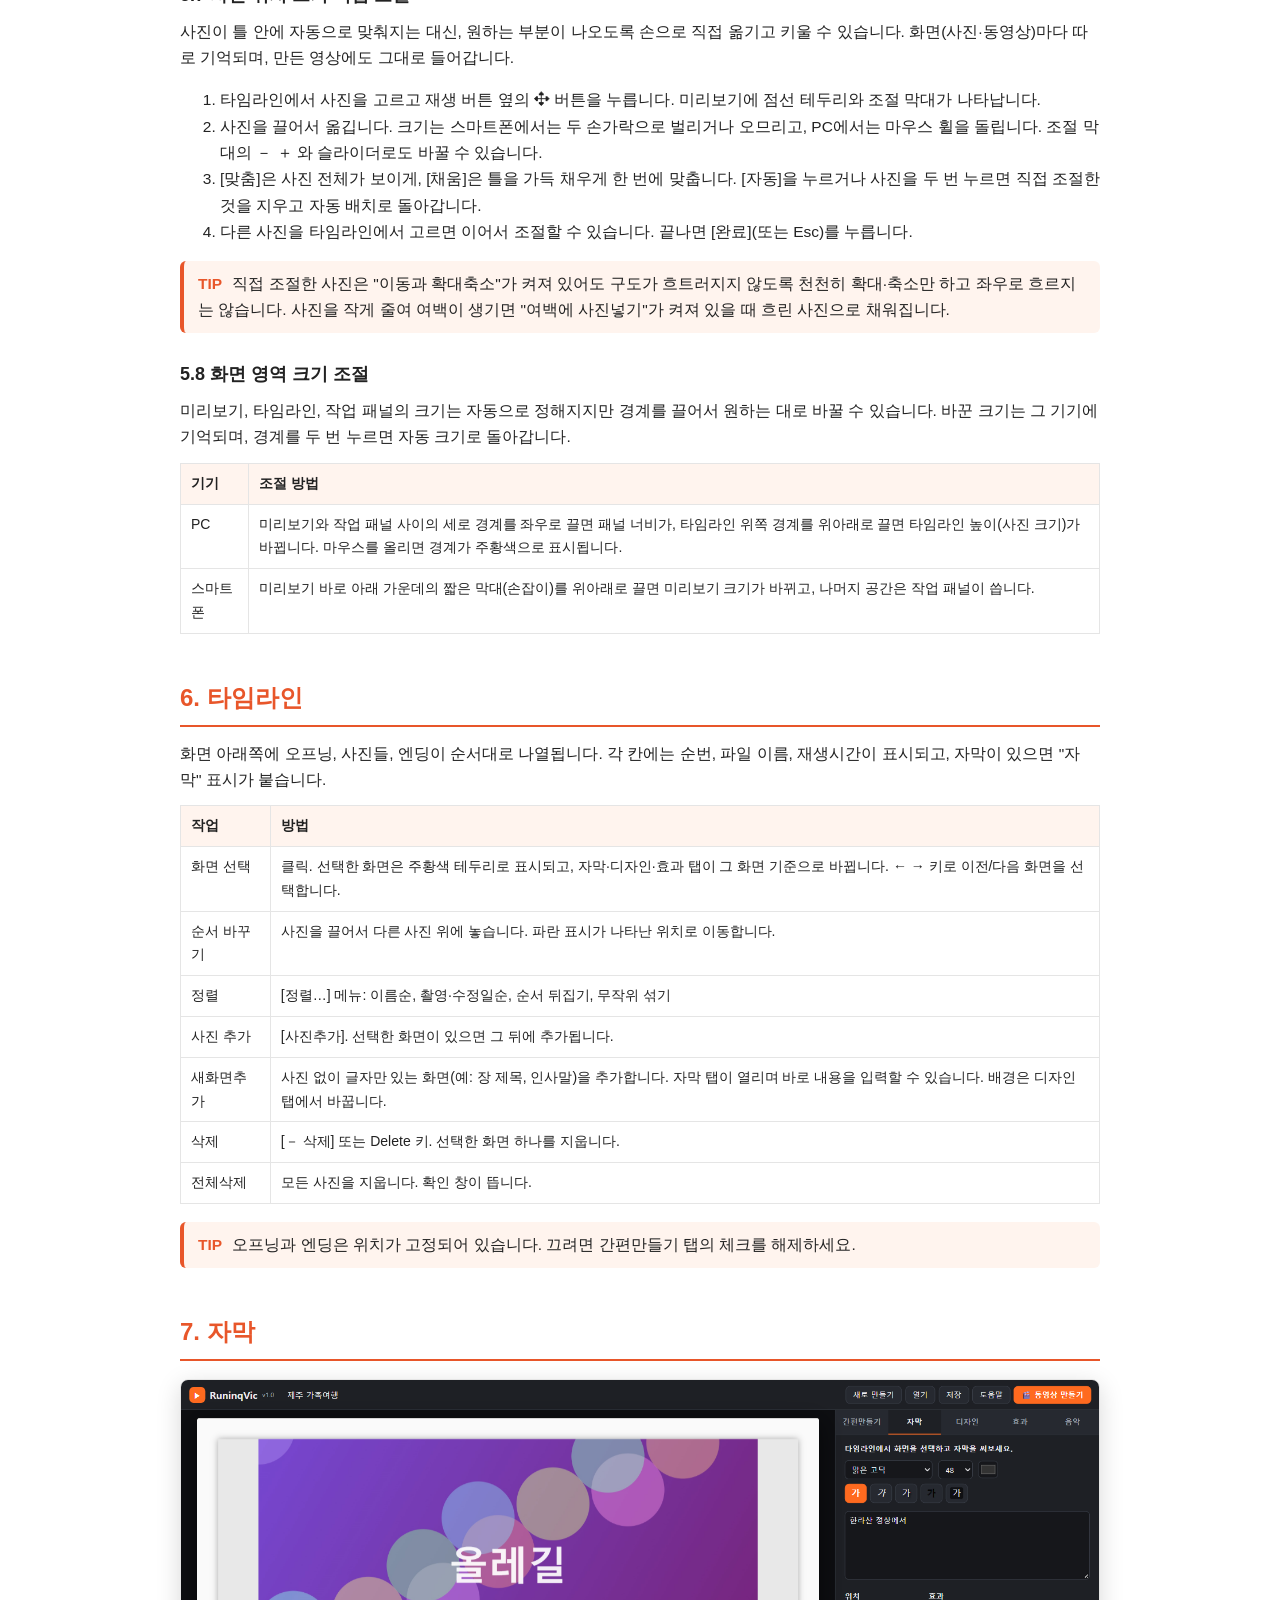
==== commit f12c660a: "v1.8.0: photos and videos on the opening and ending cards - opening/ending media (cover, contain, lo" ====
--- a/manual.html
+++ b/manual.html
@@ -66,7 +66,12 @@
 <div class="tip"><b>TIP</b> 아래 안내문에 사진 수, 영상 길이, 음악과의 관계가 항상 표시됩니다. 예: "사진 24장 · 영상 길이 02:58 · 비트 312개에 맞춤"</div>
 <h3 id="4.4">4.4 ④ 오프닝과 엔딩</h3>
 <ul><li>오프닝: 영상 맨 앞에 나오는 제목 화면입니다. 기본값은 오늘 날짜입니다. 체크를 끄면 넣지 않습니다.</li><li>엔딩: 영상 맨 뒤 화면입니다. 기본값은 RuninqVic. "고마워요", "The End" 등으로 바꿔 쓰세요.</li><li>부제: 제목 아래 작은 글씨입니다. 비워 두면 표시되지 않습니다.</li><li>스타일: 클래식(첫/마지막 사진을 흐리게 깔고 흰 글씨), 시네마틱(위아래 검은 띠, 금색 명조체), 미니멀(밝은 배경, 검은 글씨).</li><li>길이: 오프닝·엔딩 각각의 시간(1~15초). 제목은 서서히 나타났다가 사라집니다.</li></ul>
-<p>변경한 내용은 즉시 미리보기에 반영됩니다. 별도의 적용 버튼이 없습니다.</p></section>
+<p>변경한 내용은 즉시 미리보기에 반영됩니다. 별도의 적용 버튼이 없습니다.</p>
+<h3 id="4.4.1">4.4.1 오프닝·엔딩에 사진과 영상 넣기</h3>
+<p>오프닝과 엔딩에는 제목과 부제뿐 아니라 사진이나 동영상을 하나씩 넣을 수 있습니다. 여행 첫 장면 영상 위에 제목을 띄우거나, 엔딩에 가족·회사 로고를 넣을 때 씁니다.</p>
+<ol><li>오프닝(또는 엔딩) 줄 아래의 [🖼 사진·영상 넣기]를 누르고 파일을 고릅니다.</li><li>배치를 고릅니다. 사진·영상의 이름 옆 상자에서 바꿀 수 있습니다.</li><li>동영상이면 [✂ 구간·소리]를 눌러 쓸 구간과 소리 크기를 정합니다. 구간 자르기 상자가 바로 아래에 나타나며, 사용법은 동영상 화면의 구간 자르기와 같습니다.</li><li>다른 파일로 바꾸려면 [🔄 바꾸기], 빼려면 [✕]를 누릅니다. 타임라인의 오프닝·엔딩 칸을 눌러도 같은 설정이 열립니다.</li></ol>
+<table><thead><tr><th>배치</th><th>모양</th></tr></thead><tbody><tr><td>화면 가득</td><td>사진·영상이 화면을 가득 채우고 그 위에 제목이 나옵니다. 제목이 보이는 동안만 화면을 살짝 어둡게(미니멀 스타일은 밝게) 해서 글씨가 잘 읽힙니다. 사진은 천천히 확대됩니다.</td></tr><tr><td>전체 보이기</td><td>잘리는 부분 없이 사진·영상 전체가 보이고, 남는 여백은 흐린 화면으로 채웁니다.</td></tr><tr><td>제목 위에 작게</td><td>사진을 화면 위쪽에 작게 두고 제목을 그 아래에 씁니다. 로고에 알맞습니다. 투명 배경 PNG를 넣으면 자동으로 이 배치가 됩니다.</td></tr></tbody></table>
+<div class="tip"><b>TIP</b> 동영상을 넣은 오프닝·엔딩은 고른 구간 길이만큼 재생되고, 음악에 맞춤을 켜도 길이가 바뀌지 않습니다. 영상이 "길이"보다 길면 제목은 오프닝은 처음, 엔딩은 마지막에 그 시간만큼만 보입니다. 20초가 넘는 영상은 처음 10초만 쓰도록 맞춰지니 필요하면 구간을 늘리세요. 영상의 소리는 동영상 화면과 같이 배경음악과 섞이며, 그동안 음악은 작아집니다.</div></section>
 <section id="s4"><h2>5. 미리보기와 화면 설정</h2><h3 id="5.1">5.1 재생과 탐색</h3>
 <ul><li>▶ / ⏸: 재생과 일시정지. Space 키, 또는 미리보기 화면 클릭으로도 됩니다.</li><li>■: 정지하고 처음으로 돌아갑니다.</li><li>탐색 막대: 끌어서 원하는 시점으로 이동합니다. 왼쪽에 현재 시간 / 전체 길이가 표시됩니다.</li><li>타임라인의 화면을 클릭하면 그 화면이 잘 보이는 시점으로 이동합니다.</li><li>재생 중에는 현재 화면이 타임라인에서 자동으로 선택됩니다.</li></ul>
 <h3 id="5.2">5.2 화면비율</h3>
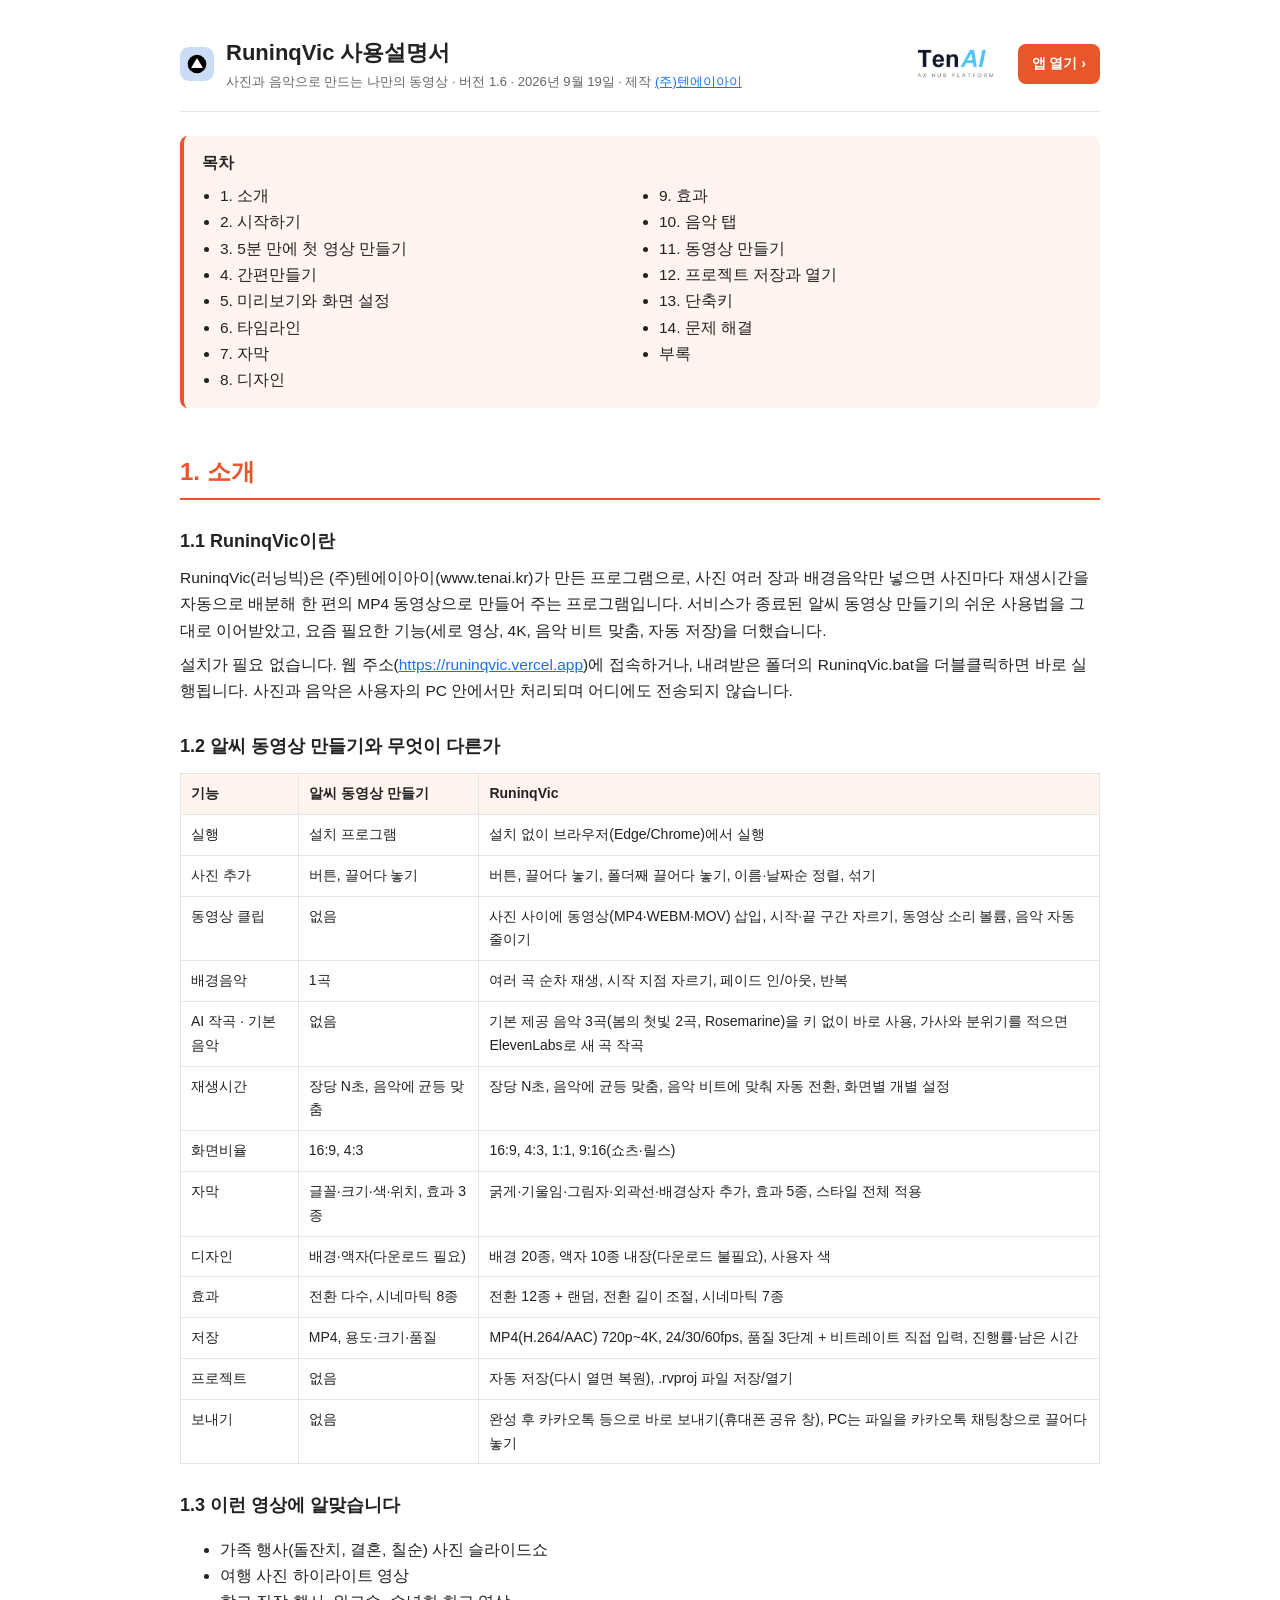
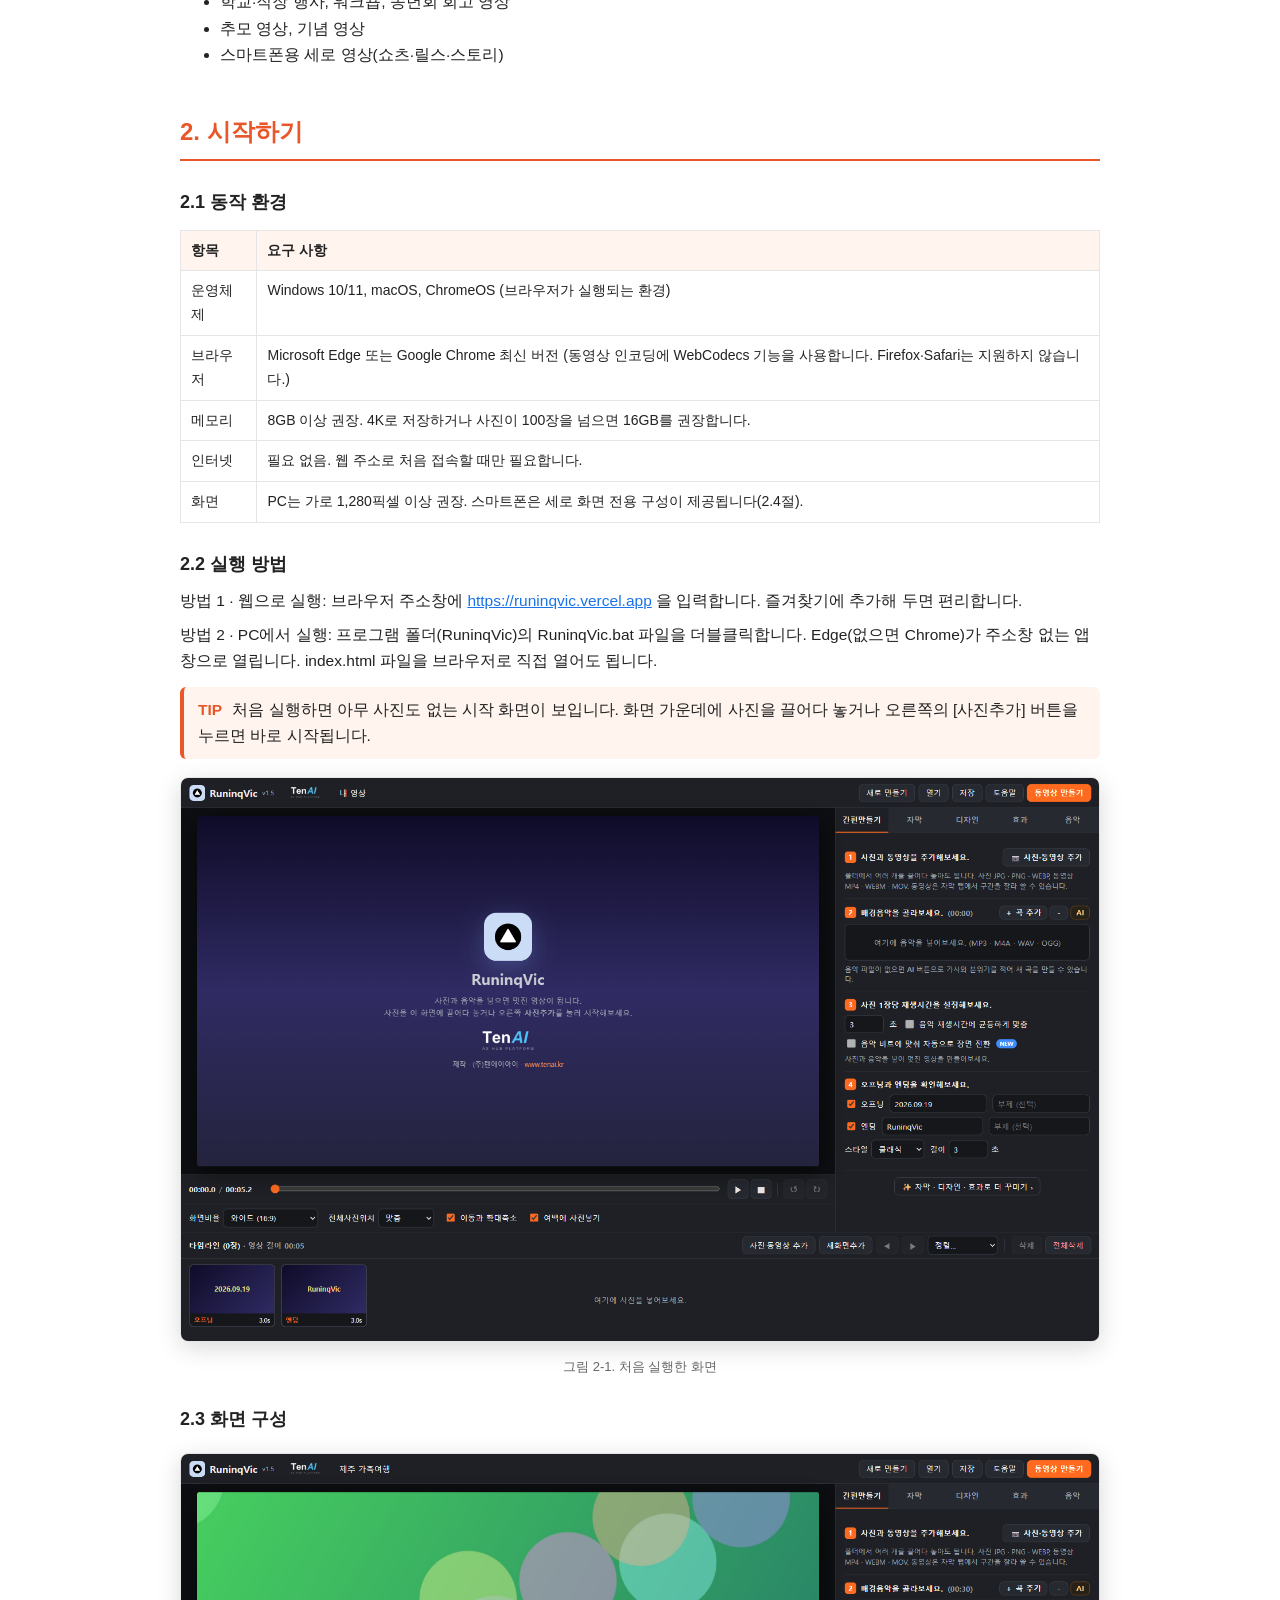
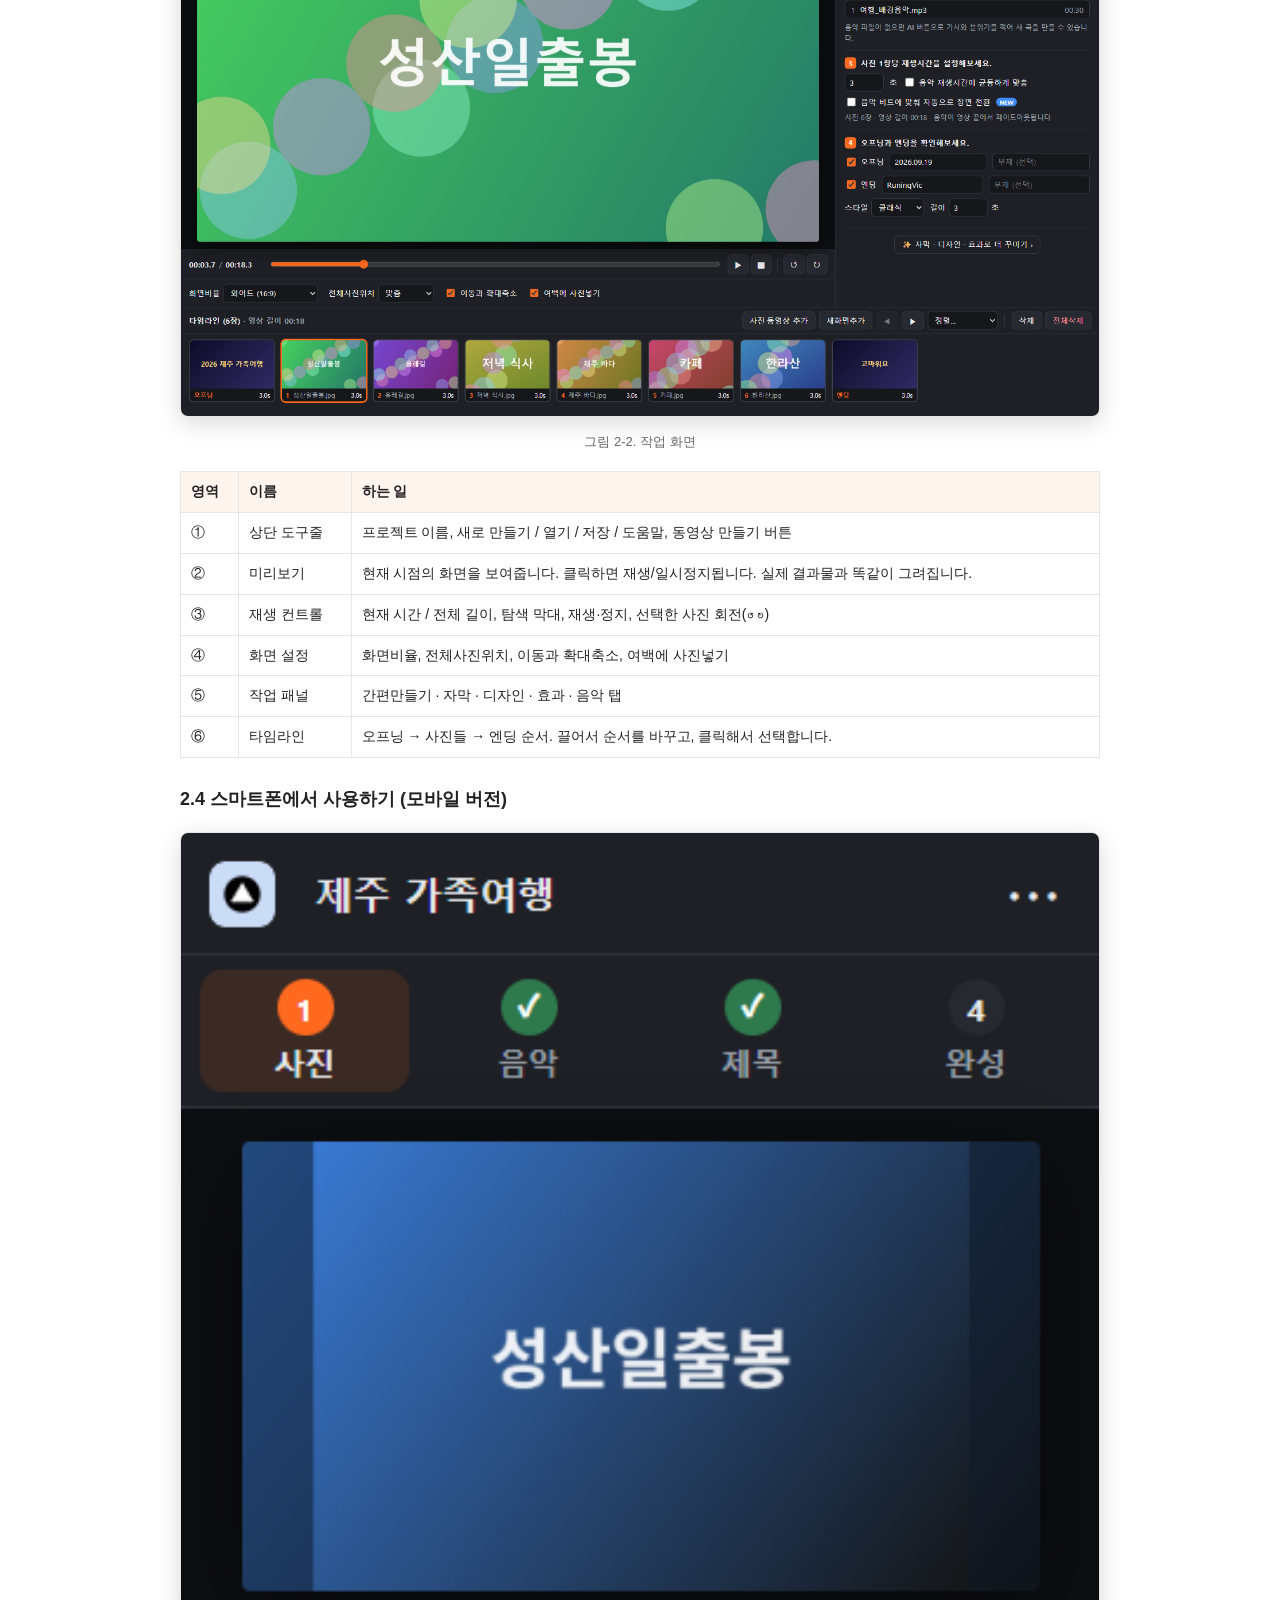
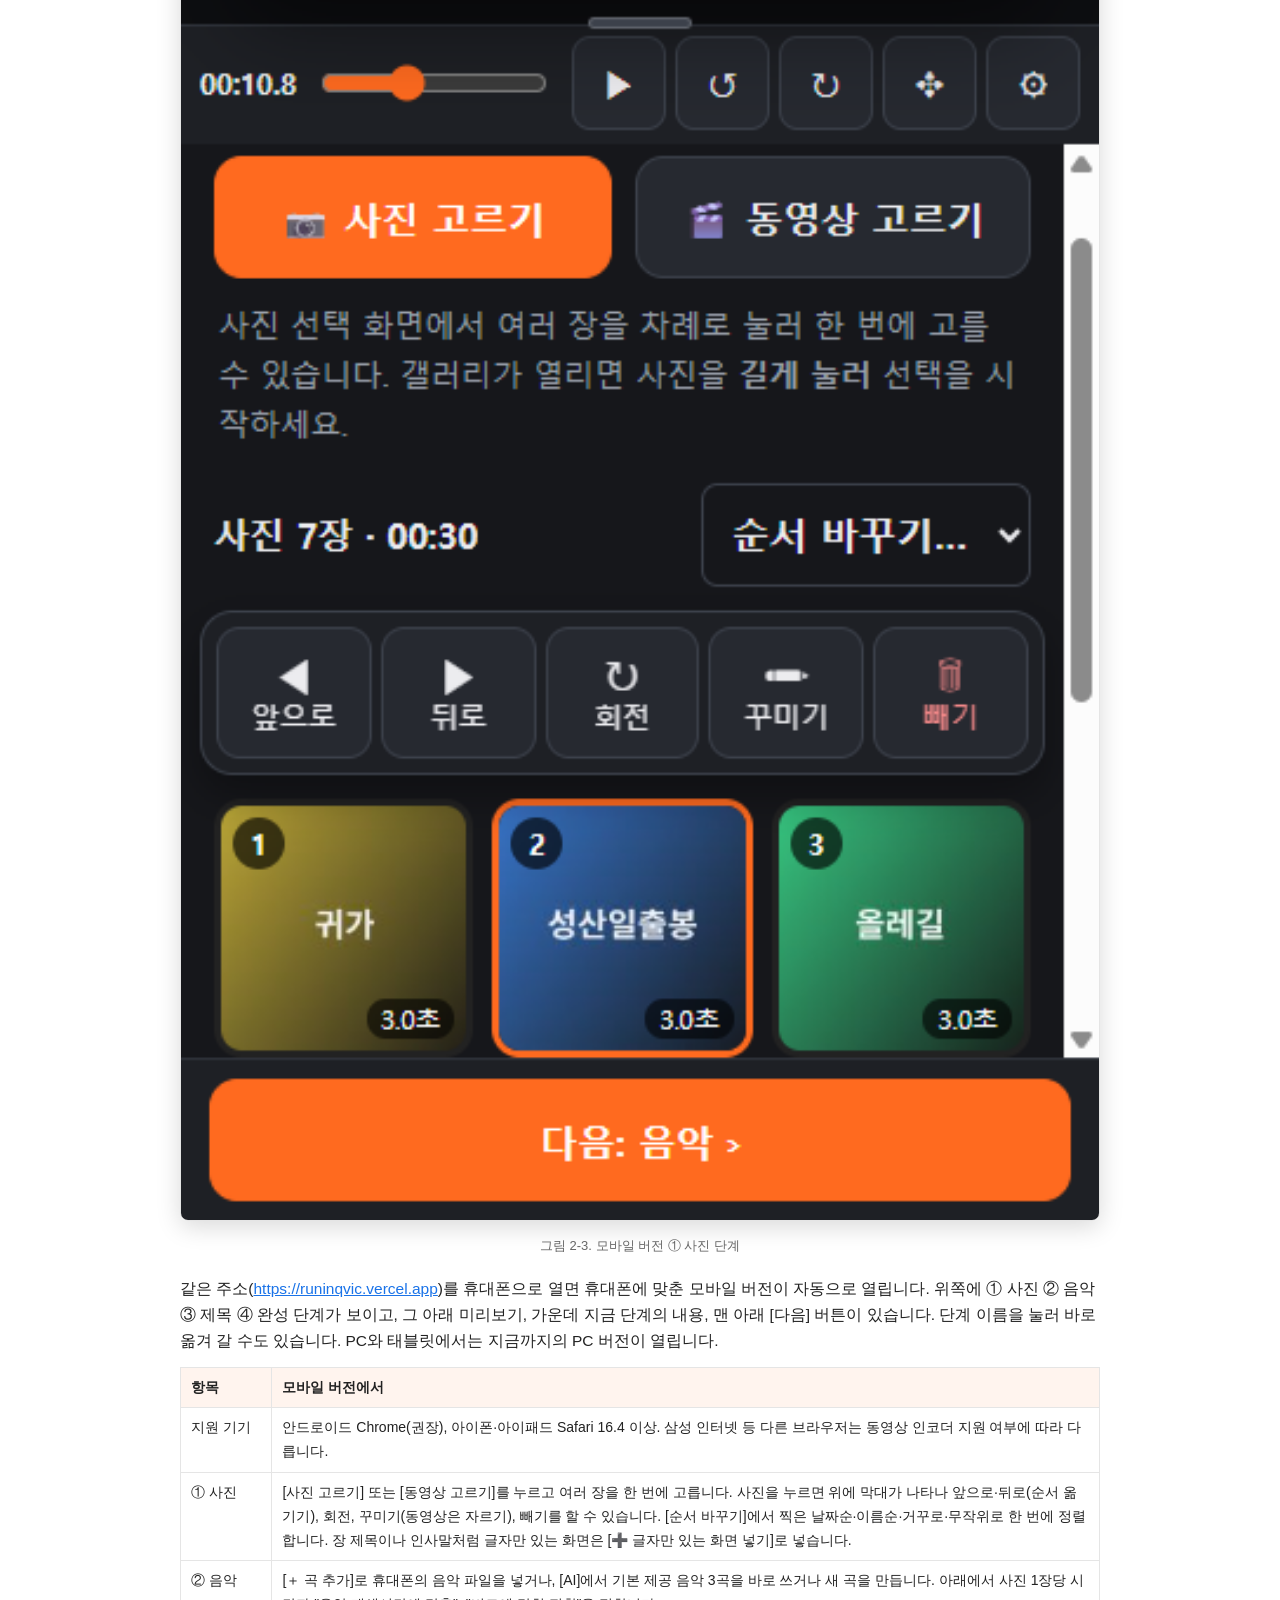
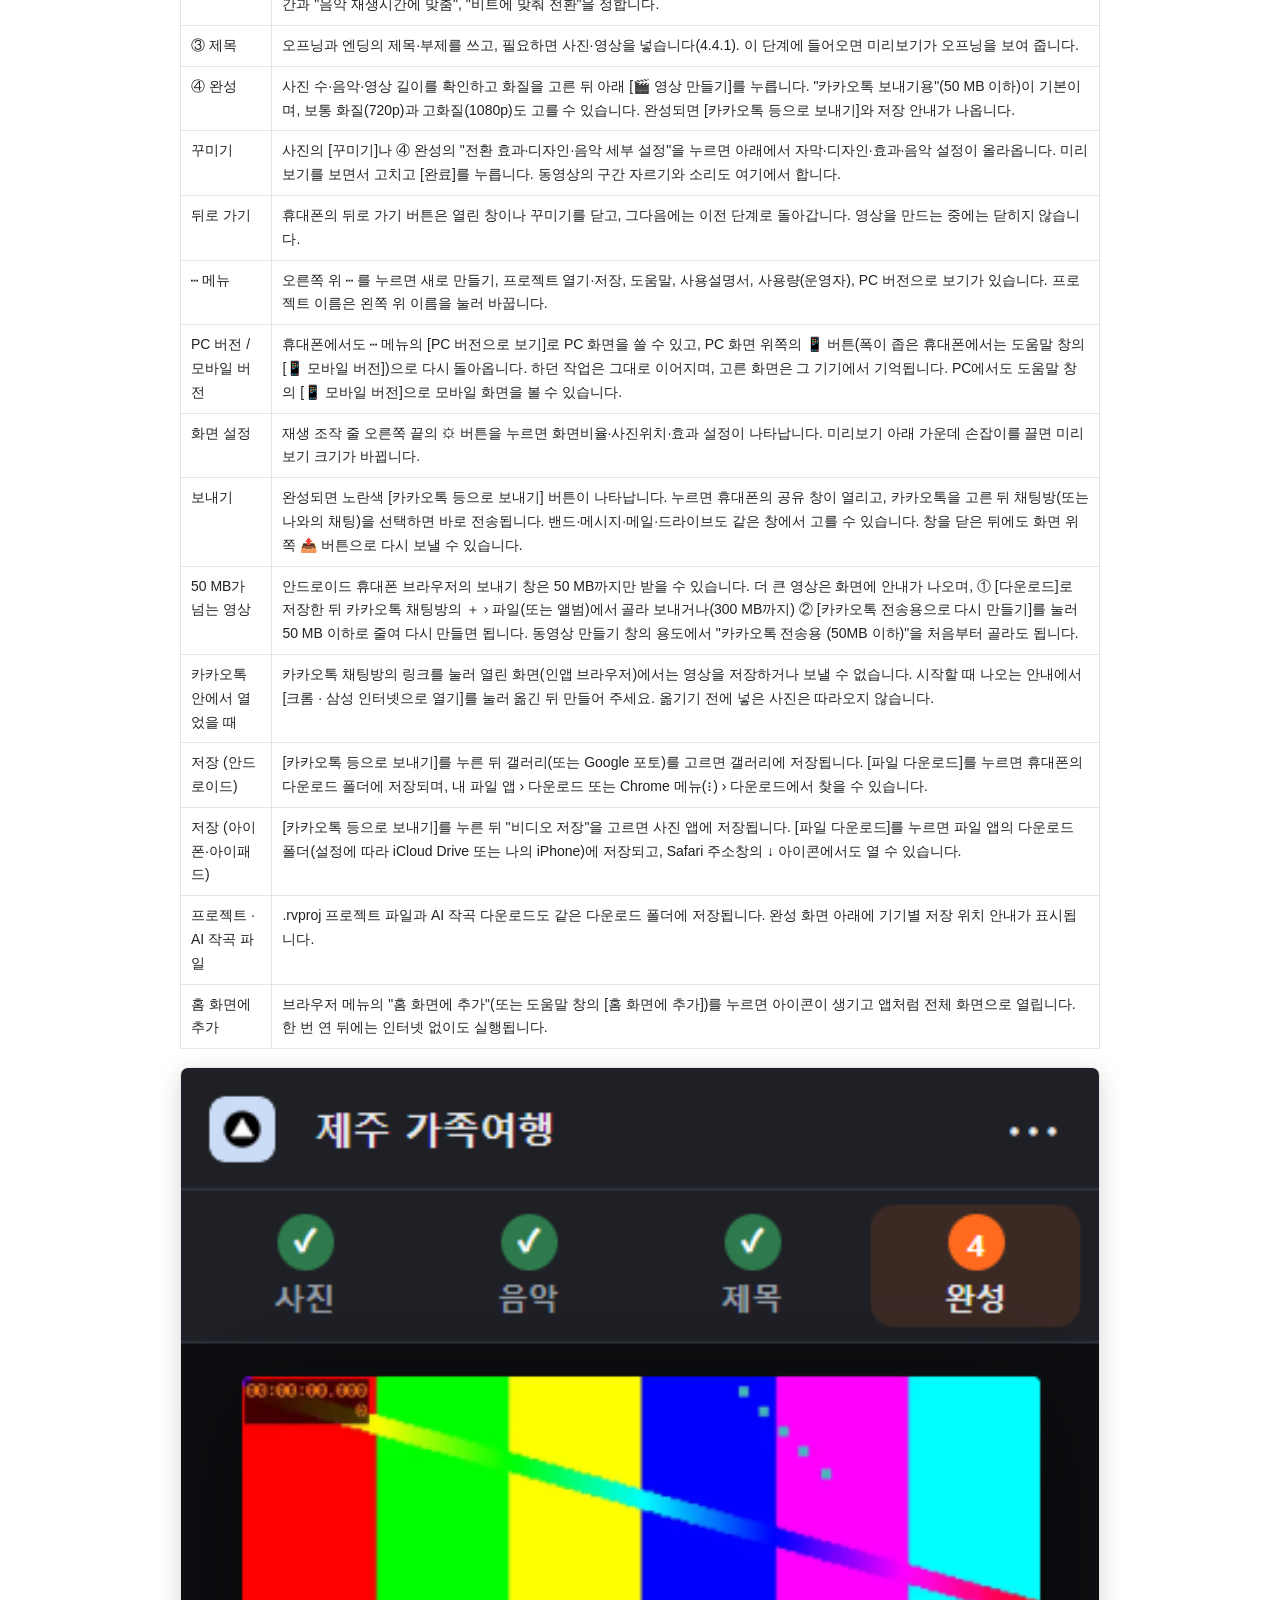
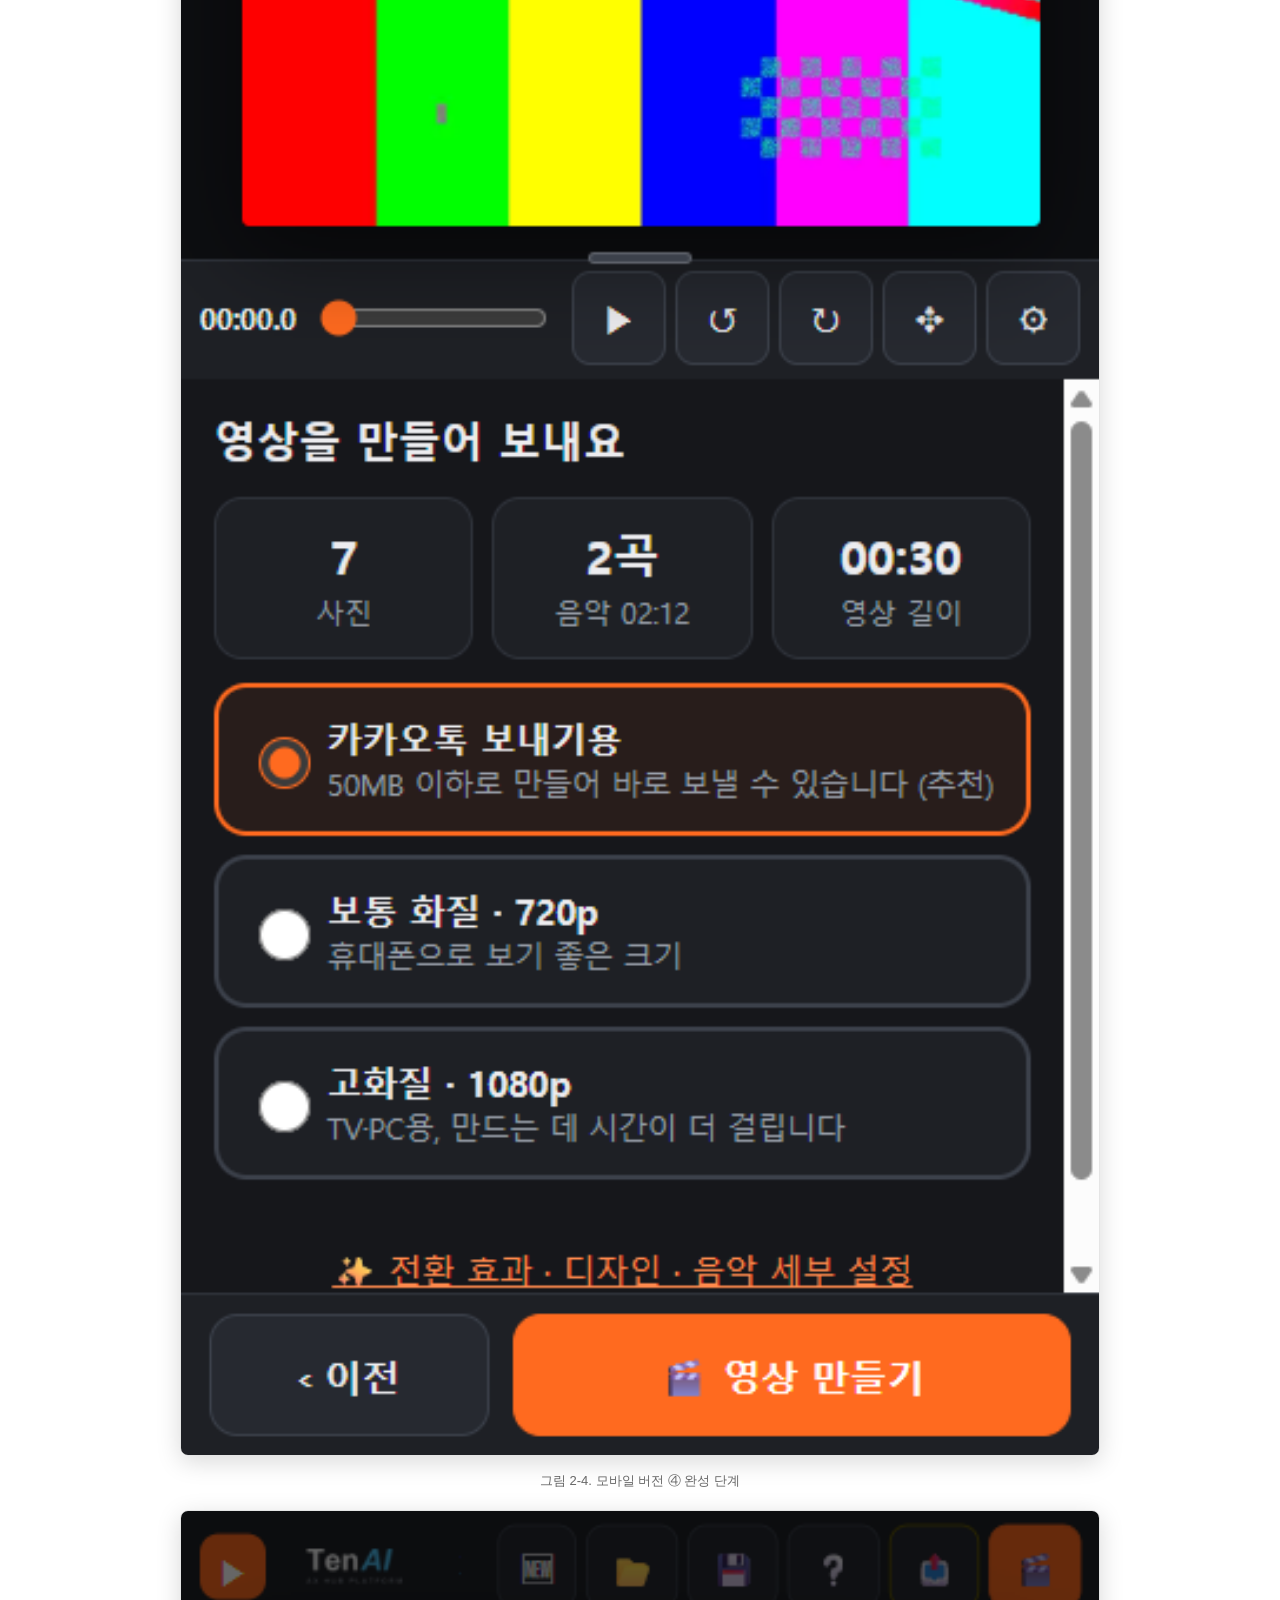
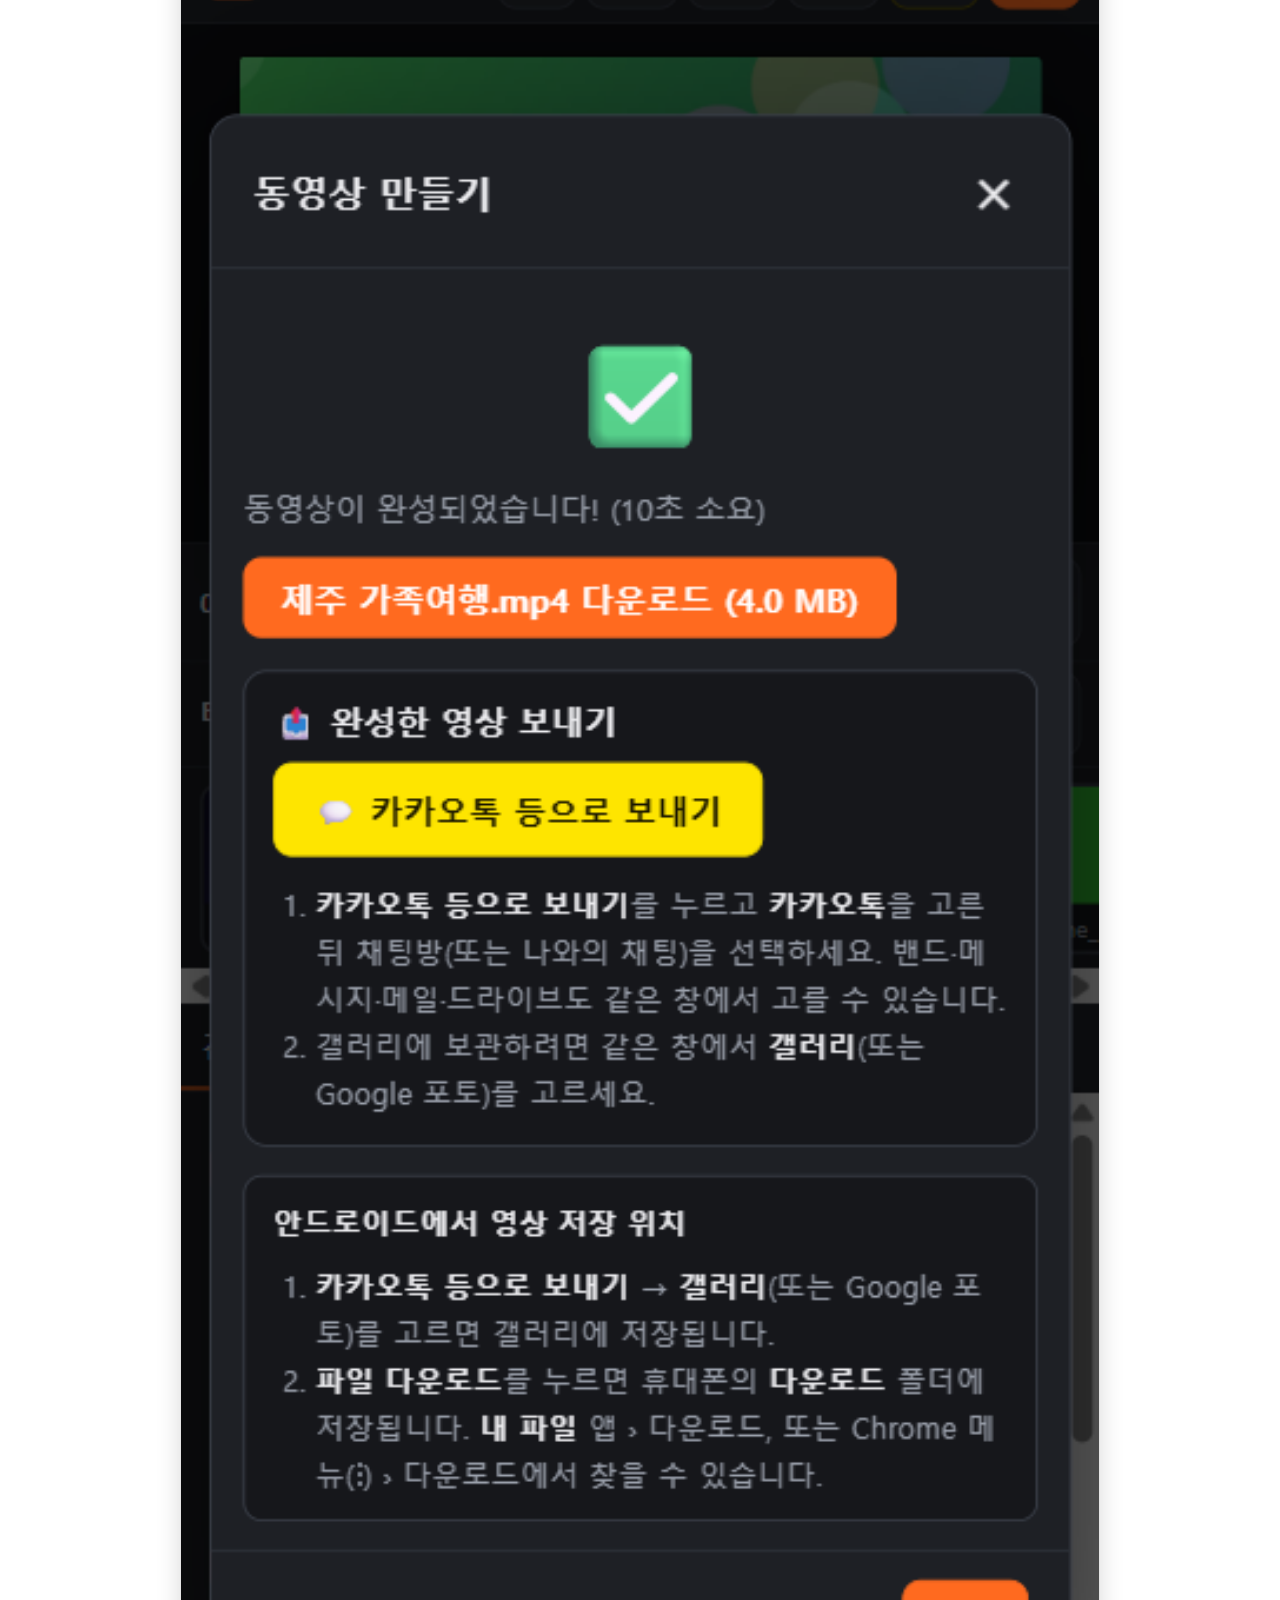
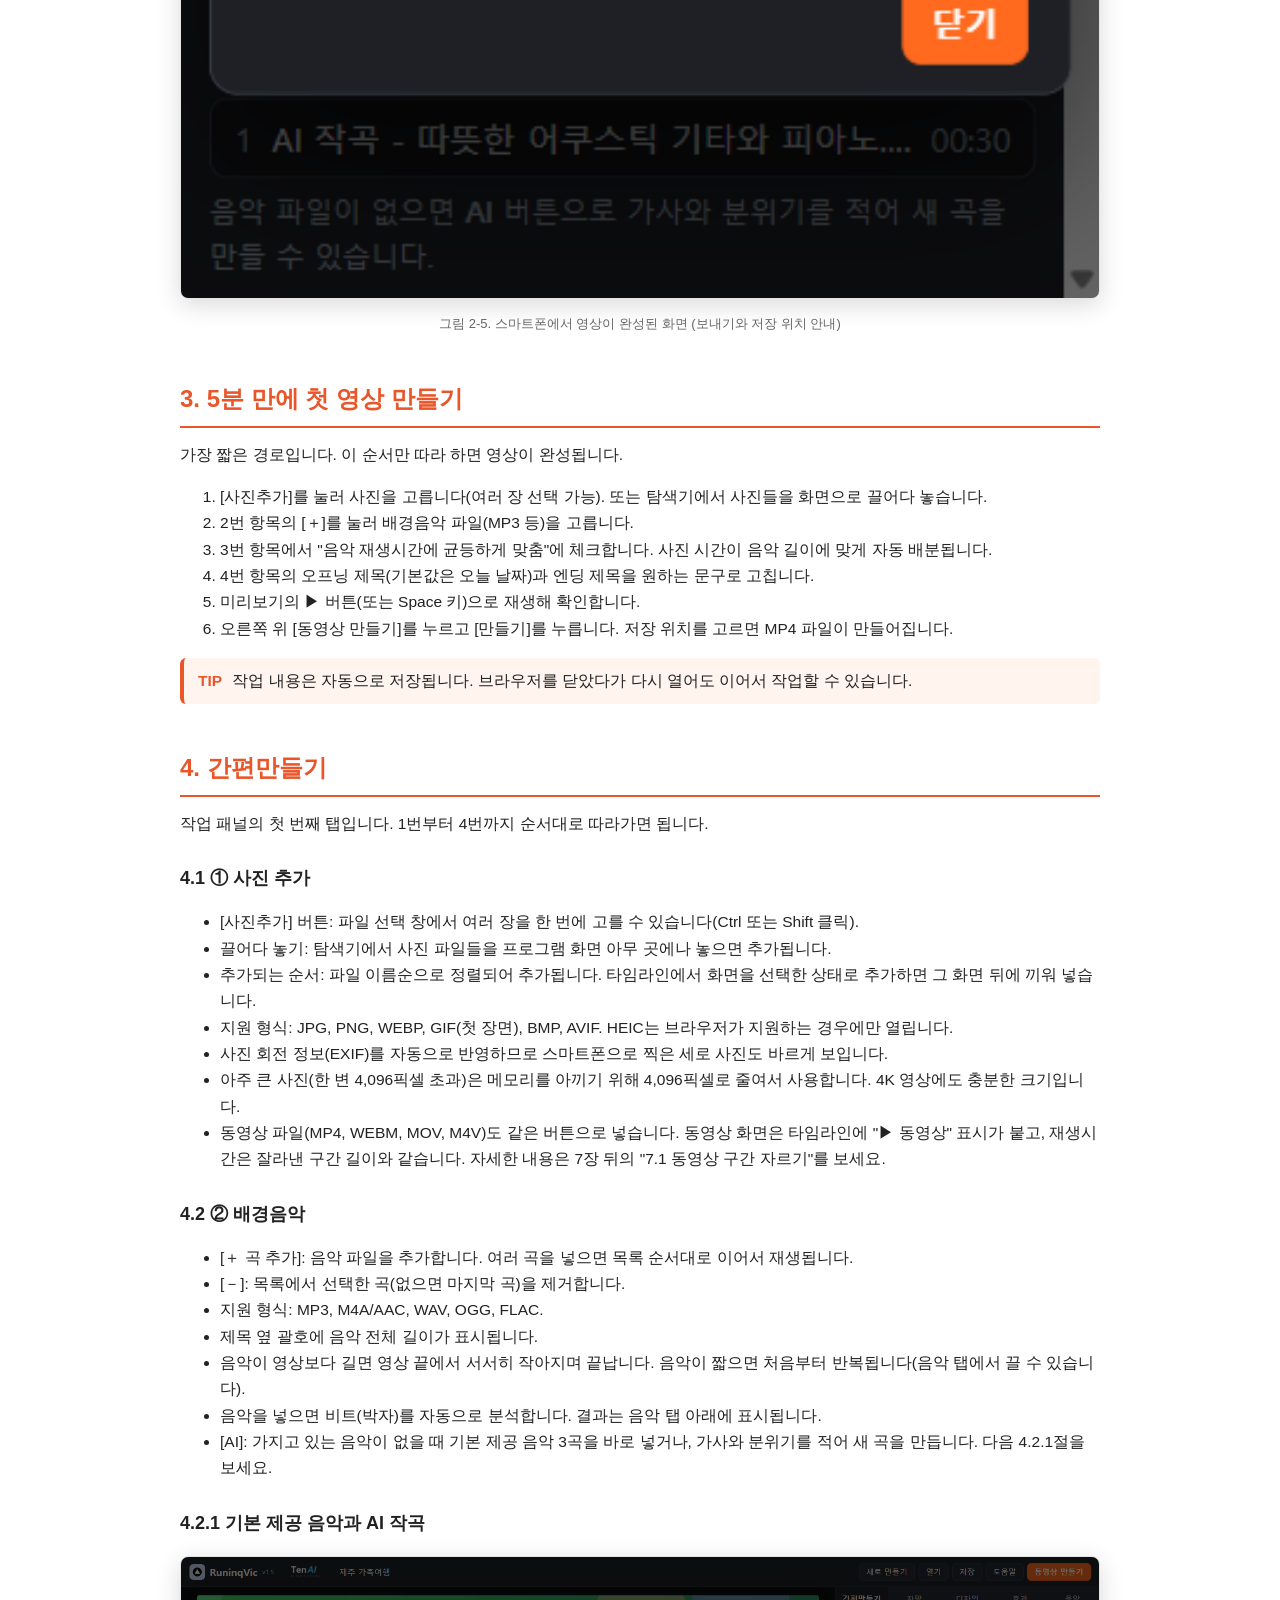
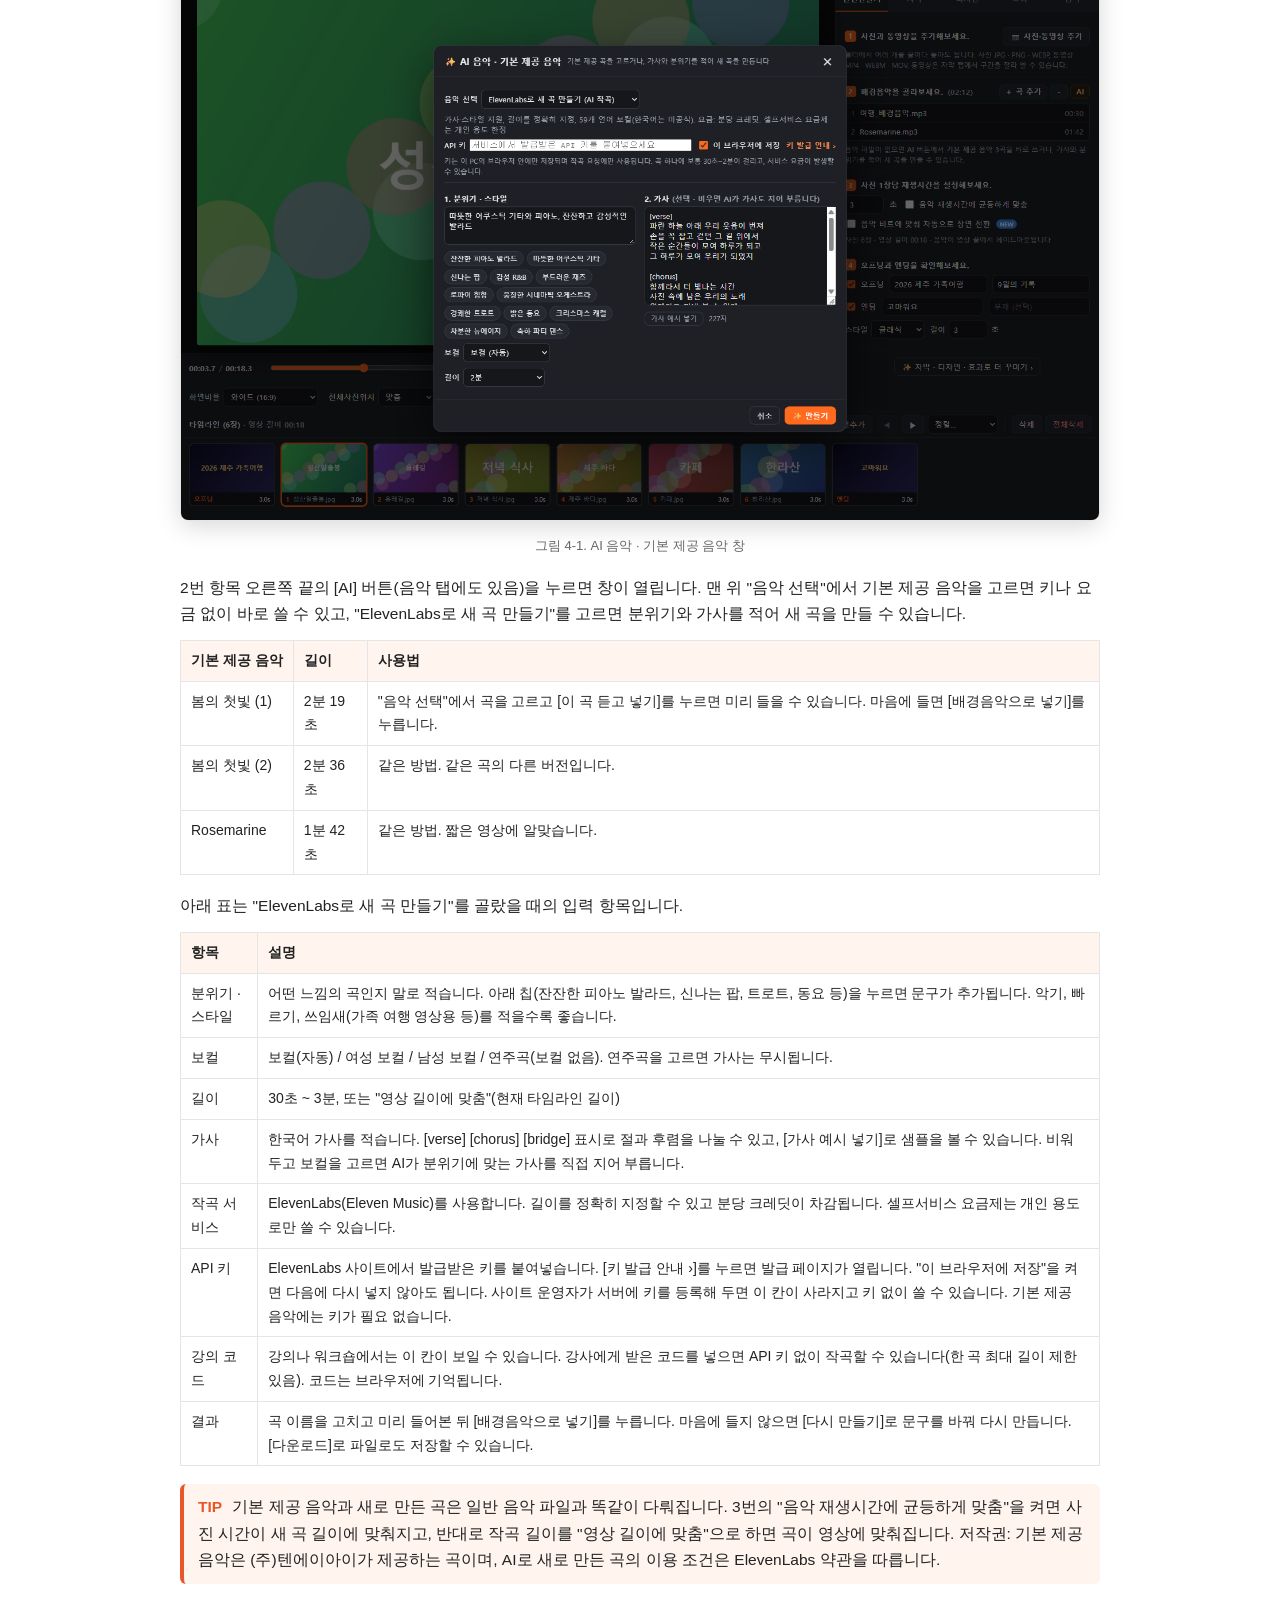
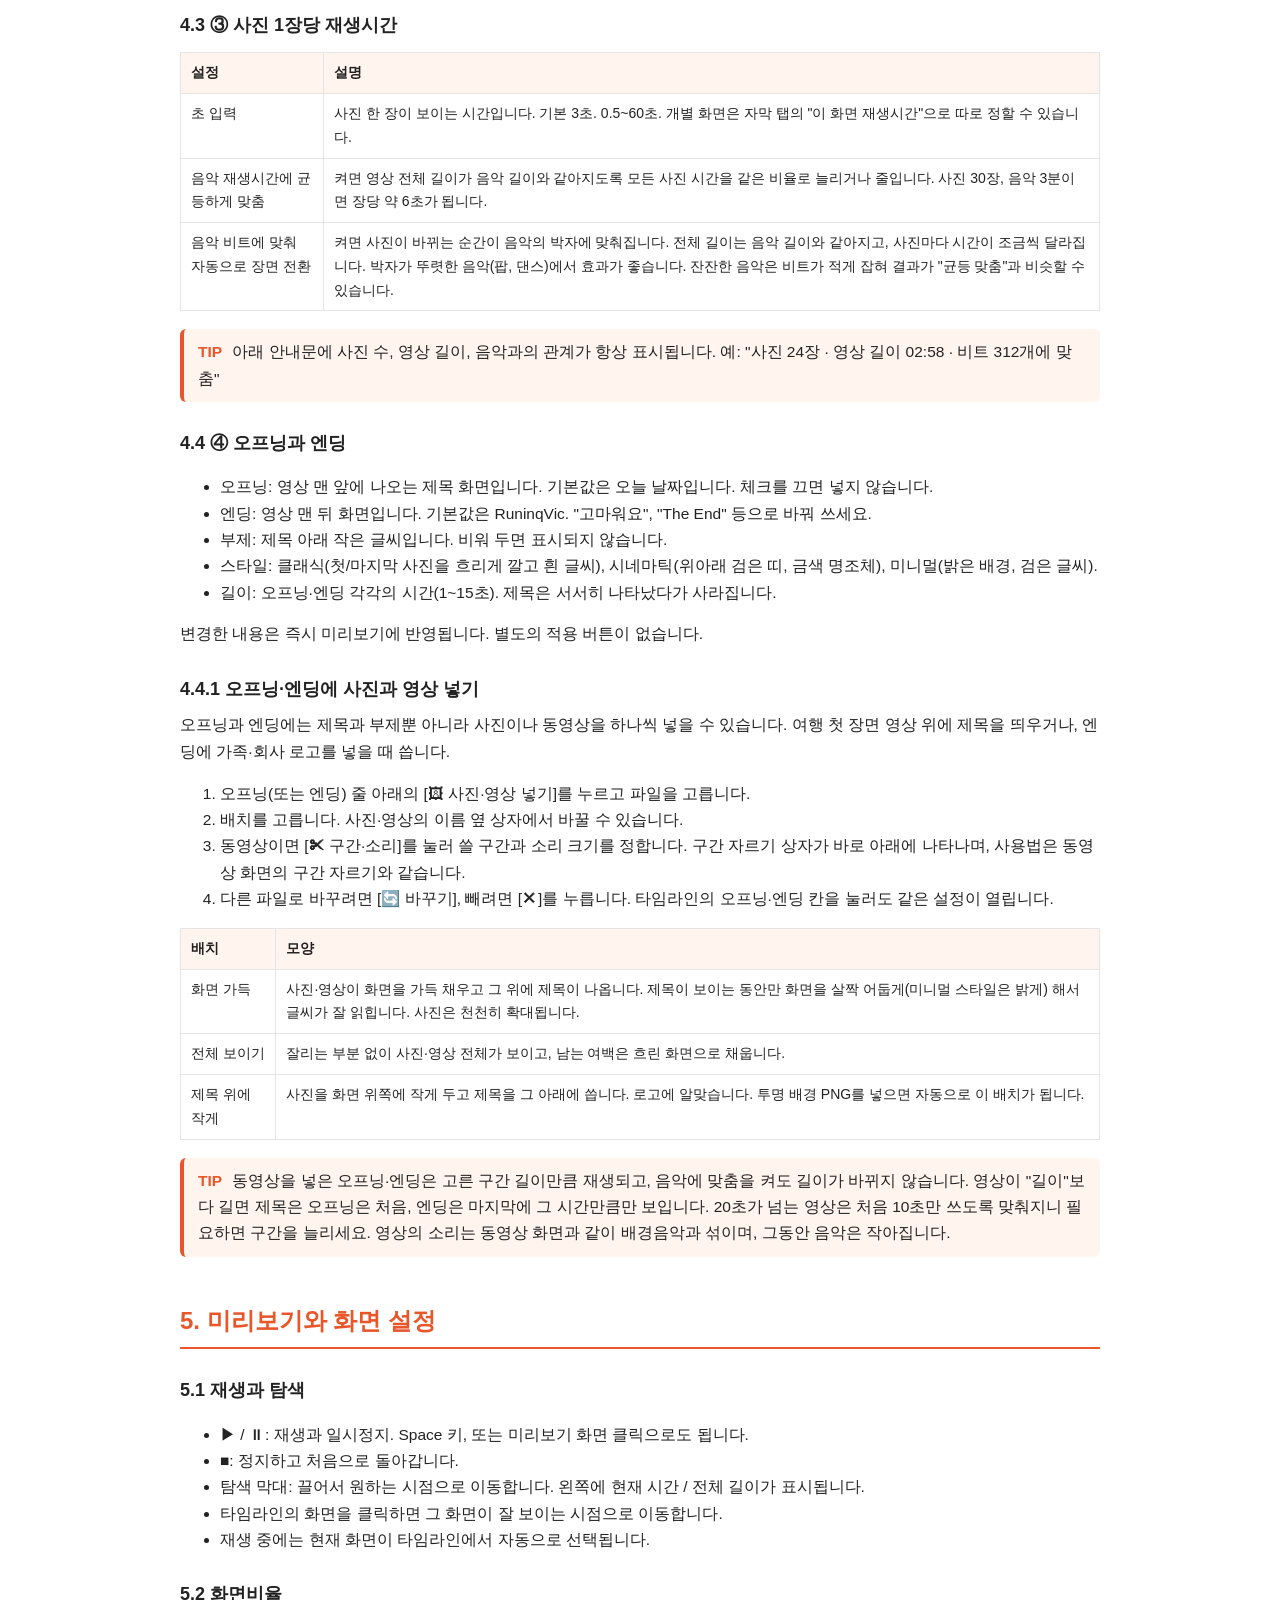
==== commit 460c8d71: "v1.9.0: mobile version for phones - step-by-step screens (photos, music, titles, finish) - phones op" ====
--- a/manual.html
+++ b/manual.html
@@ -41,11 +41,12 @@
 <h3 id="2.3">2.3 화면 구성</h3>
 <figure><img src="docs/manual/img/01_main.png" alt="그림 2-2. 작업 화면" loading="lazy"><figcaption>그림 2-2. 작업 화면</figcaption></figure>
 <table><thead><tr><th>영역</th><th>이름</th><th>하는 일</th></tr></thead><tbody><tr><td>①</td><td>상단 도구줄</td><td>프로젝트 이름, 새로 만들기 / 열기 / 저장 / 도움말, 동영상 만들기 버튼</td></tr><tr><td>②</td><td>미리보기</td><td>현재 시점의 화면을 보여줍니다. 클릭하면 재생/일시정지됩니다. 실제 결과물과 똑같이 그려집니다.</td></tr><tr><td>③</td><td>재생 컨트롤</td><td>현재 시간 / 전체 길이, 탐색 막대, 재생·정지, 선택한 사진 회전(↺ ↻)</td></tr><tr><td>④</td><td>화면 설정</td><td>화면비율, 전체사진위치, 이동과 확대축소, 여백에 사진넣기</td></tr><tr><td>⑤</td><td>작업 패널</td><td>간편만들기 · 자막 · 디자인 · 효과 · 음악 탭</td></tr><tr><td>⑥</td><td>타임라인</td><td>오프닝 → 사진들 → 엔딩 순서. 끌어서 순서를 바꾸고, 클릭해서 선택합니다.</td></tr></tbody></table>
-<h3 id="2.4">2.4 스마트폰에서 사용하기</h3>
-<figure><img src="docs/manual/img/09_mobile.png" alt="그림 2-3. 스마트폰 화면 (안드로이드 Chrome)" loading="lazy"><figcaption>그림 2-3. 스마트폰 화면 (안드로이드 Chrome)</figcaption></figure>
-<p>같은 주소(<a href="https://runinqvic.vercel.app" target="_blank" rel="noopener">https://runinqvic.vercel.app</a>)를 스마트폰 브라우저에서 열면 화면이 세로 구성으로 바뀝니다. 위에서부터 미리보기, 재생 조작, 타임라인, 작업 패널(탭) 순서입니다.</p>
-<table><thead><tr><th>항목</th><th>스마트폰에서</th></tr></thead><tbody><tr><td>지원 기기</td><td>안드로이드 Chrome(권장), 아이폰·아이패드 Safari 16.4 이상. 삼성 인터넷 등 다른 브라우저는 동영상 인코더 지원 여부에 따라 다릅니다.</td></tr><tr><td>사진·동영상 추가</td><td>스마트폰에서는 [사진]과 [동영상] 버튼이 따로 있습니다. [사진]을 누르면 사진 선택 화면이 열리고, 사진을 차례로 눌러 여러 장을 고른 뒤 완료(추가)를 누르면 한 번에 들어갑니다. 안드로이드에서 갤러리 앱이 열리는 경우에는 사진을 길게 눌러 선택을 시작합니다. 아이폰은 사진 보관함에서 여러 장을 눌러 고른 뒤 [추가]를 누릅니다.</td></tr><tr><td>순서 바꾸기</td><td>손가락 끌기 대신 타임라인의 ◀ ▶ 버튼으로 선택한 화면을 한 칸씩 옮깁니다.</td></tr><tr><td>화면 설정</td><td>재생 조작 줄 오른쪽 끝의 ⚙ 버튼을 누르면 화면비율·사진위치·효과 설정이 나타납니다.</td></tr><tr><td>상단 버튼</td><td>새로 만들기 · 열기 · 저장 · 도움말 · 동영상 만들기가 아이콘으로 표시됩니다.</td></tr><tr><td>보내기</td><td>완성되면 노란색 [카카오톡 등으로 보내기] 버튼이 나타납니다. 누르면 휴대폰의 공유 창이 열리고, 카카오톡을 고른 뒤 채팅방(또는 나와의 채팅)을 선택하면 바로 전송됩니다. 밴드·메시지·메일·드라이브도 같은 창에서 고를 수 있습니다. 창을 닫은 뒤에도 화면 위쪽 📤 버튼으로 다시 보낼 수 있습니다.</td></tr><tr><td>50 MB가 넘는 영상</td><td>안드로이드 휴대폰 브라우저의 보내기 창은 50 MB까지만 받을 수 있습니다. 더 큰 영상은 화면에 안내가 나오며, ① [다운로드]로 저장한 뒤 카카오톡 채팅방의 ＋ › 파일(또는 앨범)에서 골라 보내거나(300 MB까지) ② [카카오톡 전송용으로 다시 만들기]를 눌러 50 MB 이하로 줄여 다시 만들면 됩니다. 동영상 만들기 창의 용도에서 "카카오톡 전송용 (50MB 이하)"을 처음부터 골라도 됩니다.</td></tr><tr><td>카카오톡 안에서 열었을 때</td><td>카카오톡 채팅방의 링크를 눌러 열린 화면(인앱 브라우저)에서는 영상을 저장하거나 보낼 수 없습니다. 시작할 때 나오는 안내에서 [크롬 · 삼성 인터넷으로 열기]를 눌러 옮긴 뒤 만들어 주세요. 옮기기 전에 넣은 사진은 따라오지 않습니다.</td></tr><tr><td>저장 (안드로이드)</td><td>[카카오톡 등으로 보내기]를 누른 뒤 갤러리(또는 Google 포토)를 고르면 갤러리에 저장됩니다. [파일 다운로드]를 누르면 휴대폰의 다운로드 폴더에 저장되며, 내 파일 앱 › 다운로드 또는 Chrome 메뉴(⋮) › 다운로드에서 찾을 수 있습니다.</td></tr><tr><td>저장 (아이폰·아이패드)</td><td>[카카오톡 등으로 보내기]를 누른 뒤 "비디오 저장"을 고르면 사진 앱에 저장됩니다. [파일 다운로드]를 누르면 파일 앱의 다운로드 폴더(설정에 따라 iCloud Drive 또는 나의 iPhone)에 저장되고, Safari 주소창의 ↓ 아이콘에서도 열 수 있습니다.</td></tr><tr><td>프로젝트 · AI 작곡 파일</td><td>.rvproj 프로젝트 파일과 AI 작곡 다운로드도 같은 다운로드 폴더에 저장됩니다. 완성 화면 아래에 기기별 저장 위치 안내가 표시됩니다.</td></tr><tr><td>홈 화면에 추가</td><td>브라우저 메뉴의 "홈 화면에 추가"(또는 도움말 창의 [홈 화면에 추가])를 누르면 아이콘이 생기고 앱처럼 전체 화면으로 열립니다. 한 번 연 뒤에는 인터넷 없이도 실행됩니다.</td></tr><tr><td>권장 설정</td><td>용도 "스마트폰 · SNS(720p)"가 기본으로 선택됩니다. 사진은 60장 이하, 동영상 클립은 짧게 쓰는 것이 좋습니다. 만드는 동안 화면을 끄거나 다른 앱으로 이동하지 마세요.</td></tr></tbody></table>
-<figure><img src="docs/manual/img/11_mobile_save.png" alt="그림 2-4. 스마트폰에서 영상이 완성된 화면 (보내기와 저장 위치 안내)" loading="lazy"><figcaption>그림 2-4. 스마트폰에서 영상이 완성된 화면 (보내기와 저장 위치 안내)</figcaption></figure></section>
+<h3 id="2.4">2.4 스마트폰에서 사용하기 (모바일 버전)</h3>
+<figure><img src="docs/manual/img/09_mobile.png" alt="그림 2-3. 모바일 버전 ① 사진 단계" loading="lazy"><figcaption>그림 2-3. 모바일 버전 ① 사진 단계</figcaption></figure>
+<p>같은 주소(<a href="https://runinqvic.vercel.app" target="_blank" rel="noopener">https://runinqvic.vercel.app</a>)를 휴대폰으로 열면 휴대폰에 맞춘 모바일 버전이 자동으로 열립니다. 위쪽에 ① 사진 ② 음악 ③ 제목 ④ 완성 단계가 보이고, 그 아래 미리보기, 가운데 지금 단계의 내용, 맨 아래 [다음] 버튼이 있습니다. 단계 이름을 눌러 바로 옮겨 갈 수도 있습니다. PC와 태블릿에서는 지금까지의 PC 버전이 열립니다.</p>
+<table><thead><tr><th>항목</th><th>모바일 버전에서</th></tr></thead><tbody><tr><td>지원 기기</td><td>안드로이드 Chrome(권장), 아이폰·아이패드 Safari 16.4 이상. 삼성 인터넷 등 다른 브라우저는 동영상 인코더 지원 여부에 따라 다릅니다.</td></tr><tr><td>① 사진</td><td>[사진 고르기] 또는 [동영상 고르기]를 누르고 여러 장을 한 번에 고릅니다. 사진을 누르면 위에 막대가 나타나 앞으로·뒤로(순서 옮기기), 회전, 꾸미기(동영상은 자르기), 빼기를 할 수 있습니다. [순서 바꾸기]에서 찍은 날짜순·이름순·거꾸로·무작위로 한 번에 정렬합니다. 장 제목이나 인사말처럼 글자만 있는 화면은 [➕ 글자만 있는 화면 넣기]로 넣습니다.</td></tr><tr><td>② 음악</td><td>[＋ 곡 추가]로 휴대폰의 음악 파일을 넣거나, [AI]에서 기본 제공 음악 3곡을 바로 쓰거나 새 곡을 만듭니다. 아래에서 사진 1장당 시간과 "음악 재생시간에 맞춤", "비트에 맞춰 전환"을 정합니다.</td></tr><tr><td>③ 제목</td><td>오프닝과 엔딩의 제목·부제를 쓰고, 필요하면 사진·영상을 넣습니다(4.4.1). 이 단계에 들어오면 미리보기가 오프닝을 보여 줍니다.</td></tr><tr><td>④ 완성</td><td>사진 수·음악·영상 길이를 확인하고 화질을 고른 뒤 아래 [🎬 영상 만들기]를 누릅니다. "카카오톡 보내기용"(50 MB 이하)이 기본이며, 보통 화질(720p)과 고화질(1080p)도 고를 수 있습니다. 완성되면 [카카오톡 등으로 보내기]와 저장 안내가 나옵니다.</td></tr><tr><td>꾸미기</td><td>사진의 [꾸미기]나 ④ 완성의 "전환 효과·디자인·음악 세부 설정"을 누르면 아래에서 자막·디자인·효과·음악 설정이 올라옵니다. 미리보기를 보면서 고치고 [완료]를 누릅니다. 동영상의 구간 자르기와 소리도 여기에서 합니다.</td></tr><tr><td>뒤로 가기</td><td>휴대폰의 뒤로 가기 버튼은 열린 창이나 꾸미기를 닫고, 그다음에는 이전 단계로 돌아갑니다. 영상을 만드는 중에는 닫히지 않습니다.</td></tr><tr><td>⋯ 메뉴</td><td>오른쪽 위 ⋯ 를 누르면 새로 만들기, 프로젝트 열기·저장, 도움말, 사용설명서, 사용량(운영자), PC 버전으로 보기가 있습니다. 프로젝트 이름은 왼쪽 위 이름을 눌러 바꿉니다.</td></tr><tr><td>PC 버전 / 모바일 버전</td><td>휴대폰에서도 ⋯ 메뉴의 [PC 버전으로 보기]로 PC 화면을 쓸 수 있고, PC 화면 위쪽의 📱 버튼(폭이 좁은 휴대폰에서는 도움말 창의 [📱 모바일 버전])으로 다시 돌아옵니다. 하던 작업은 그대로 이어지며, 고른 화면은 그 기기에서 기억됩니다. PC에서도 도움말 창의 [📱 모바일 버전]으로 모바일 화면을 볼 수 있습니다.</td></tr><tr><td>화면 설정</td><td>재생 조작 줄 오른쪽 끝의 ⚙ 버튼을 누르면 화면비율·사진위치·효과 설정이 나타납니다. 미리보기 아래 가운데 손잡이를 끌면 미리보기 크기가 바뀝니다.</td></tr><tr><td>보내기</td><td>완성되면 노란색 [카카오톡 등으로 보내기] 버튼이 나타납니다. 누르면 휴대폰의 공유 창이 열리고, 카카오톡을 고른 뒤 채팅방(또는 나와의 채팅)을 선택하면 바로 전송됩니다. 밴드·메시지·메일·드라이브도 같은 창에서 고를 수 있습니다. 창을 닫은 뒤에도 화면 위쪽 📤 버튼으로 다시 보낼 수 있습니다.</td></tr><tr><td>50 MB가 넘는 영상</td><td>안드로이드 휴대폰 브라우저의 보내기 창은 50 MB까지만 받을 수 있습니다. 더 큰 영상은 화면에 안내가 나오며, ① [다운로드]로 저장한 뒤 카카오톡 채팅방의 ＋ › 파일(또는 앨범)에서 골라 보내거나(300 MB까지) ② [카카오톡 전송용으로 다시 만들기]를 눌러 50 MB 이하로 줄여 다시 만들면 됩니다. 동영상 만들기 창의 용도에서 "카카오톡 전송용 (50MB 이하)"을 처음부터 골라도 됩니다.</td></tr><tr><td>카카오톡 안에서 열었을 때</td><td>카카오톡 채팅방의 링크를 눌러 열린 화면(인앱 브라우저)에서는 영상을 저장하거나 보낼 수 없습니다. 시작할 때 나오는 안내에서 [크롬 · 삼성 인터넷으로 열기]를 눌러 옮긴 뒤 만들어 주세요. 옮기기 전에 넣은 사진은 따라오지 않습니다.</td></tr><tr><td>저장 (안드로이드)</td><td>[카카오톡 등으로 보내기]를 누른 뒤 갤러리(또는 Google 포토)를 고르면 갤러리에 저장됩니다. [파일 다운로드]를 누르면 휴대폰의 다운로드 폴더에 저장되며, 내 파일 앱 › 다운로드 또는 Chrome 메뉴(⋮) › 다운로드에서 찾을 수 있습니다.</td></tr><tr><td>저장 (아이폰·아이패드)</td><td>[카카오톡 등으로 보내기]를 누른 뒤 "비디오 저장"을 고르면 사진 앱에 저장됩니다. [파일 다운로드]를 누르면 파일 앱의 다운로드 폴더(설정에 따라 iCloud Drive 또는 나의 iPhone)에 저장되고, Safari 주소창의 ↓ 아이콘에서도 열 수 있습니다.</td></tr><tr><td>프로젝트 · AI 작곡 파일</td><td>.rvproj 프로젝트 파일과 AI 작곡 다운로드도 같은 다운로드 폴더에 저장됩니다. 완성 화면 아래에 기기별 저장 위치 안내가 표시됩니다.</td></tr><tr><td>홈 화면에 추가</td><td>브라우저 메뉴의 "홈 화면에 추가"(또는 도움말 창의 [홈 화면에 추가])를 누르면 아이콘이 생기고 앱처럼 전체 화면으로 열립니다. 한 번 연 뒤에는 인터넷 없이도 실행됩니다.</td></tr></tbody></table>
+<figure><img src="docs/manual/img/14_mobile_finish.png" alt="그림 2-4. 모바일 버전 ④ 완성 단계" loading="lazy"><figcaption>그림 2-4. 모바일 버전 ④ 완성 단계</figcaption></figure>
+<figure><img src="docs/manual/img/11_mobile_save.png" alt="그림 2-5. 스마트폰에서 영상이 완성된 화면 (보내기와 저장 위치 안내)" loading="lazy"><figcaption>그림 2-5. 스마트폰에서 영상이 완성된 화면 (보내기와 저장 위치 안내)</figcaption></figure></section>
 <section id="s2"><h2>3. 5분 만에 첫 영상 만들기</h2><p>가장 짧은 경로입니다. 이 순서만 따라 하면 영상이 완성됩니다.</p>
 <ol><li>[사진추가]를 눌러 사진을 고릅니다(여러 장 선택 가능). 또는 탐색기에서 사진들을 화면으로 끌어다 놓습니다.</li><li>2번 항목의 [＋]를 눌러 배경음악 파일(MP3 등)을 고릅니다.</li><li>3번 항목에서 "음악 재생시간에 균등하게 맞춤"에 체크합니다. 사진 시간이 음악 길이에 맞게 자동 배분됩니다.</li><li>4번 항목의 오프닝 제목(기본값은 오늘 날짜)과 엔딩 제목을 원하는 문구로 고칩니다.</li><li>미리보기의 ▶ 버튼(또는 Space 키)으로 재생해 확인합니다.</li><li>오른쪽 위 [동영상 만들기]를 누르고 [만들기]를 누릅니다. 저장 위치를 고르면 MP4 파일이 만들어집니다.</li></ol>
 <div class="tip"><b>TIP</b> 작업 내용은 자동으로 저장됩니다. 브라우저를 닫았다가 다시 열어도 이어서 작업할 수 있습니다.</div></section>
